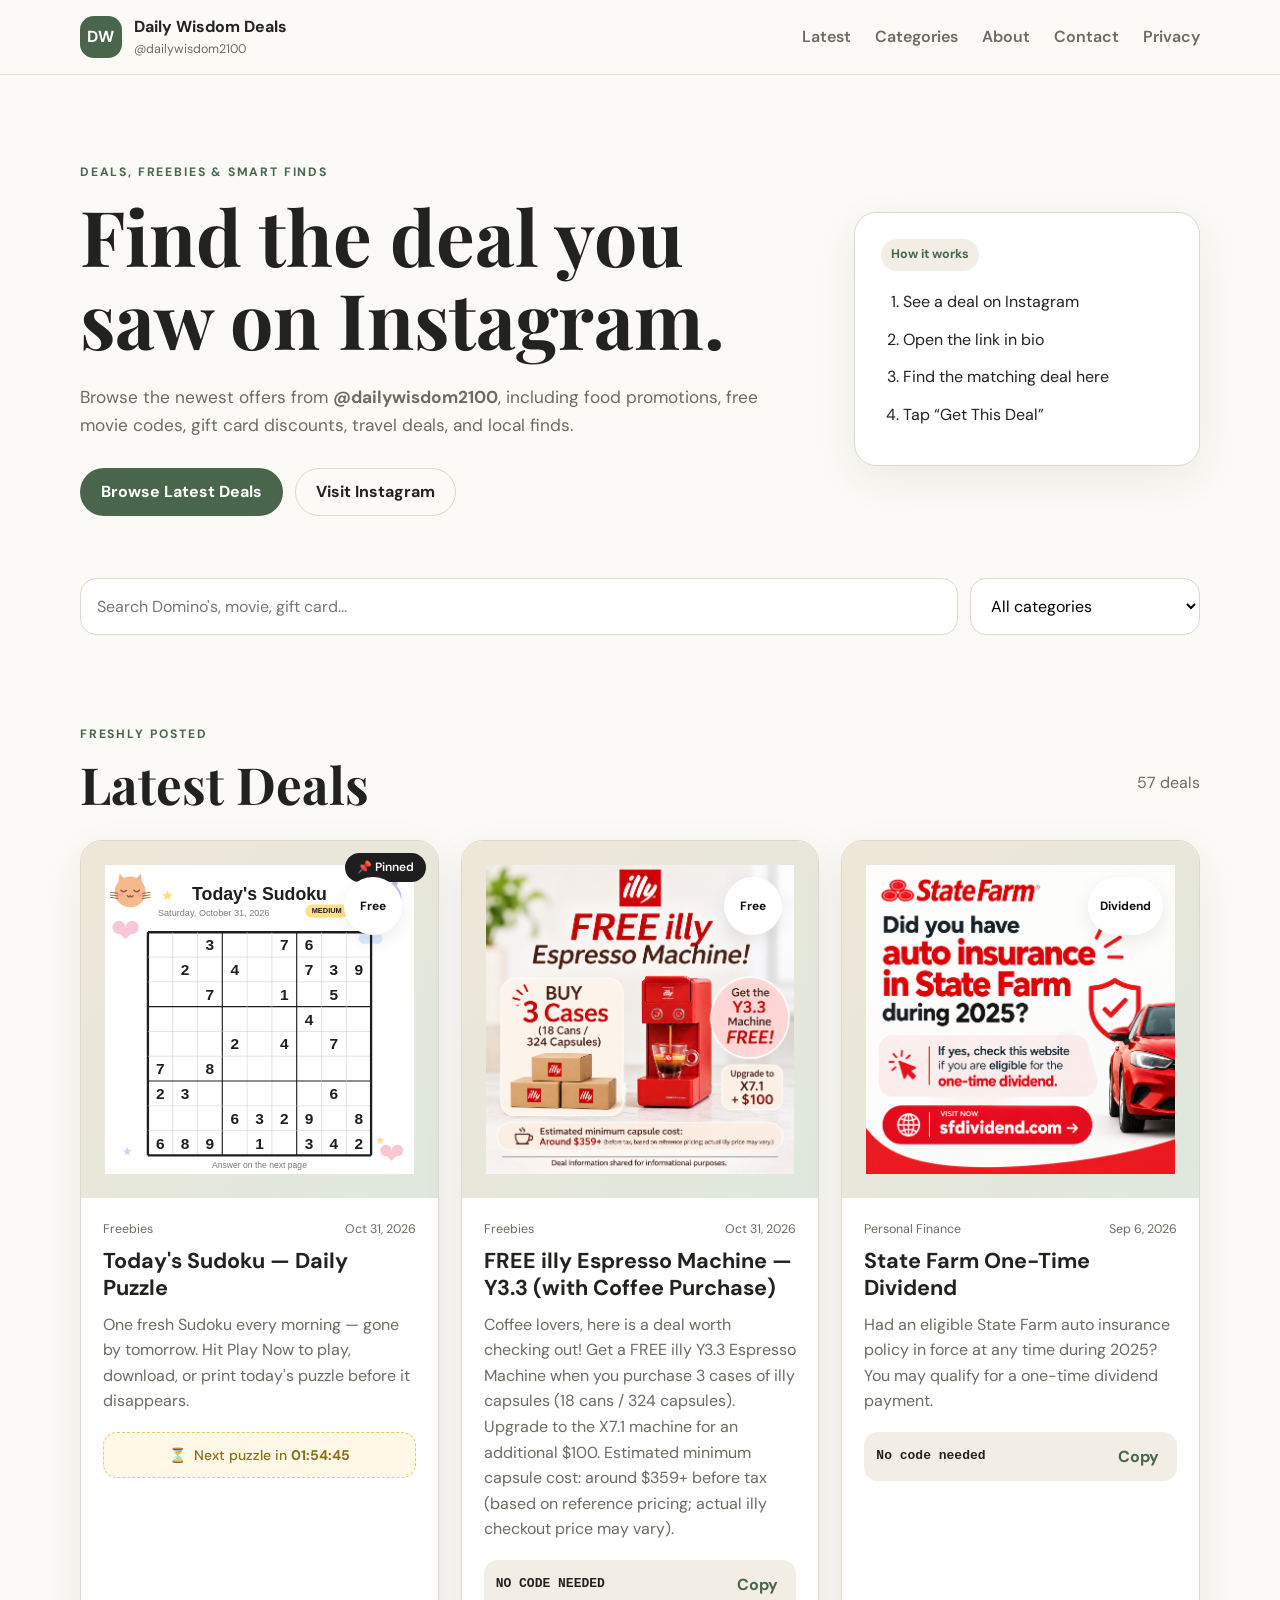
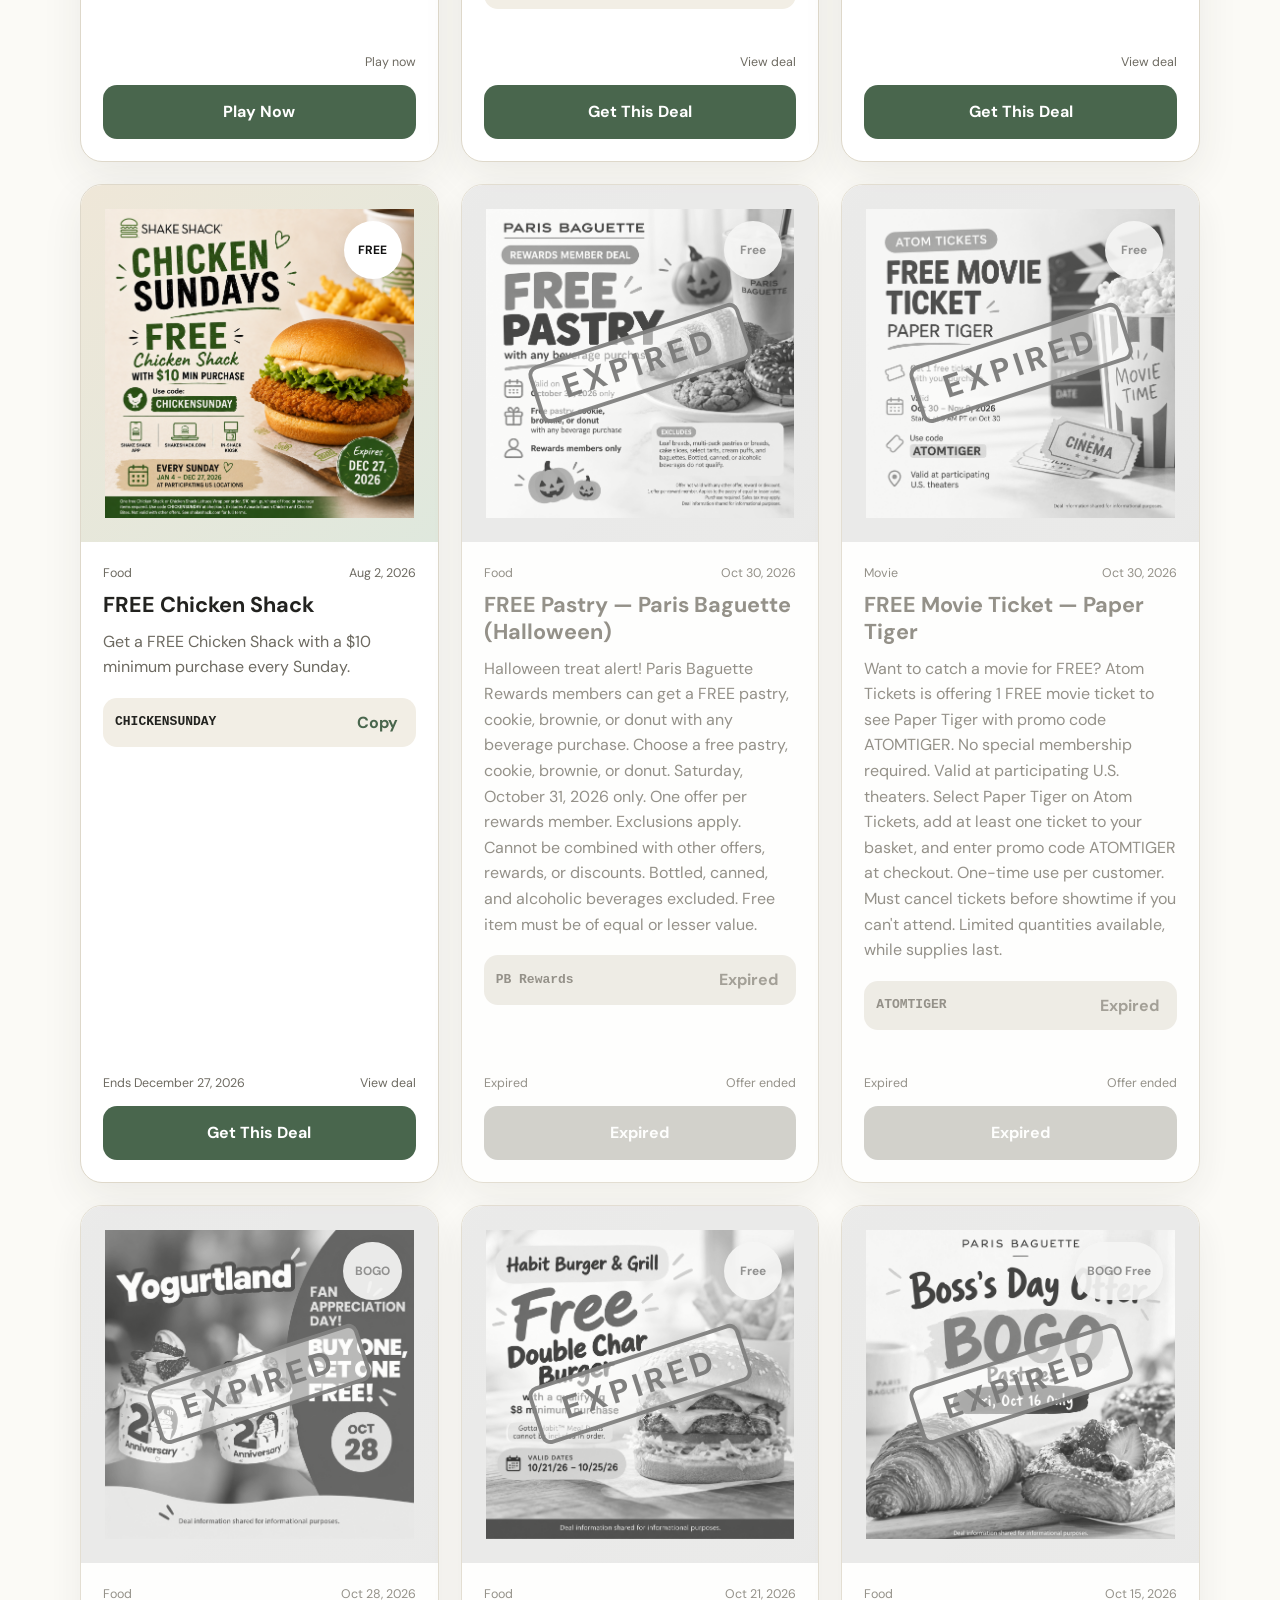
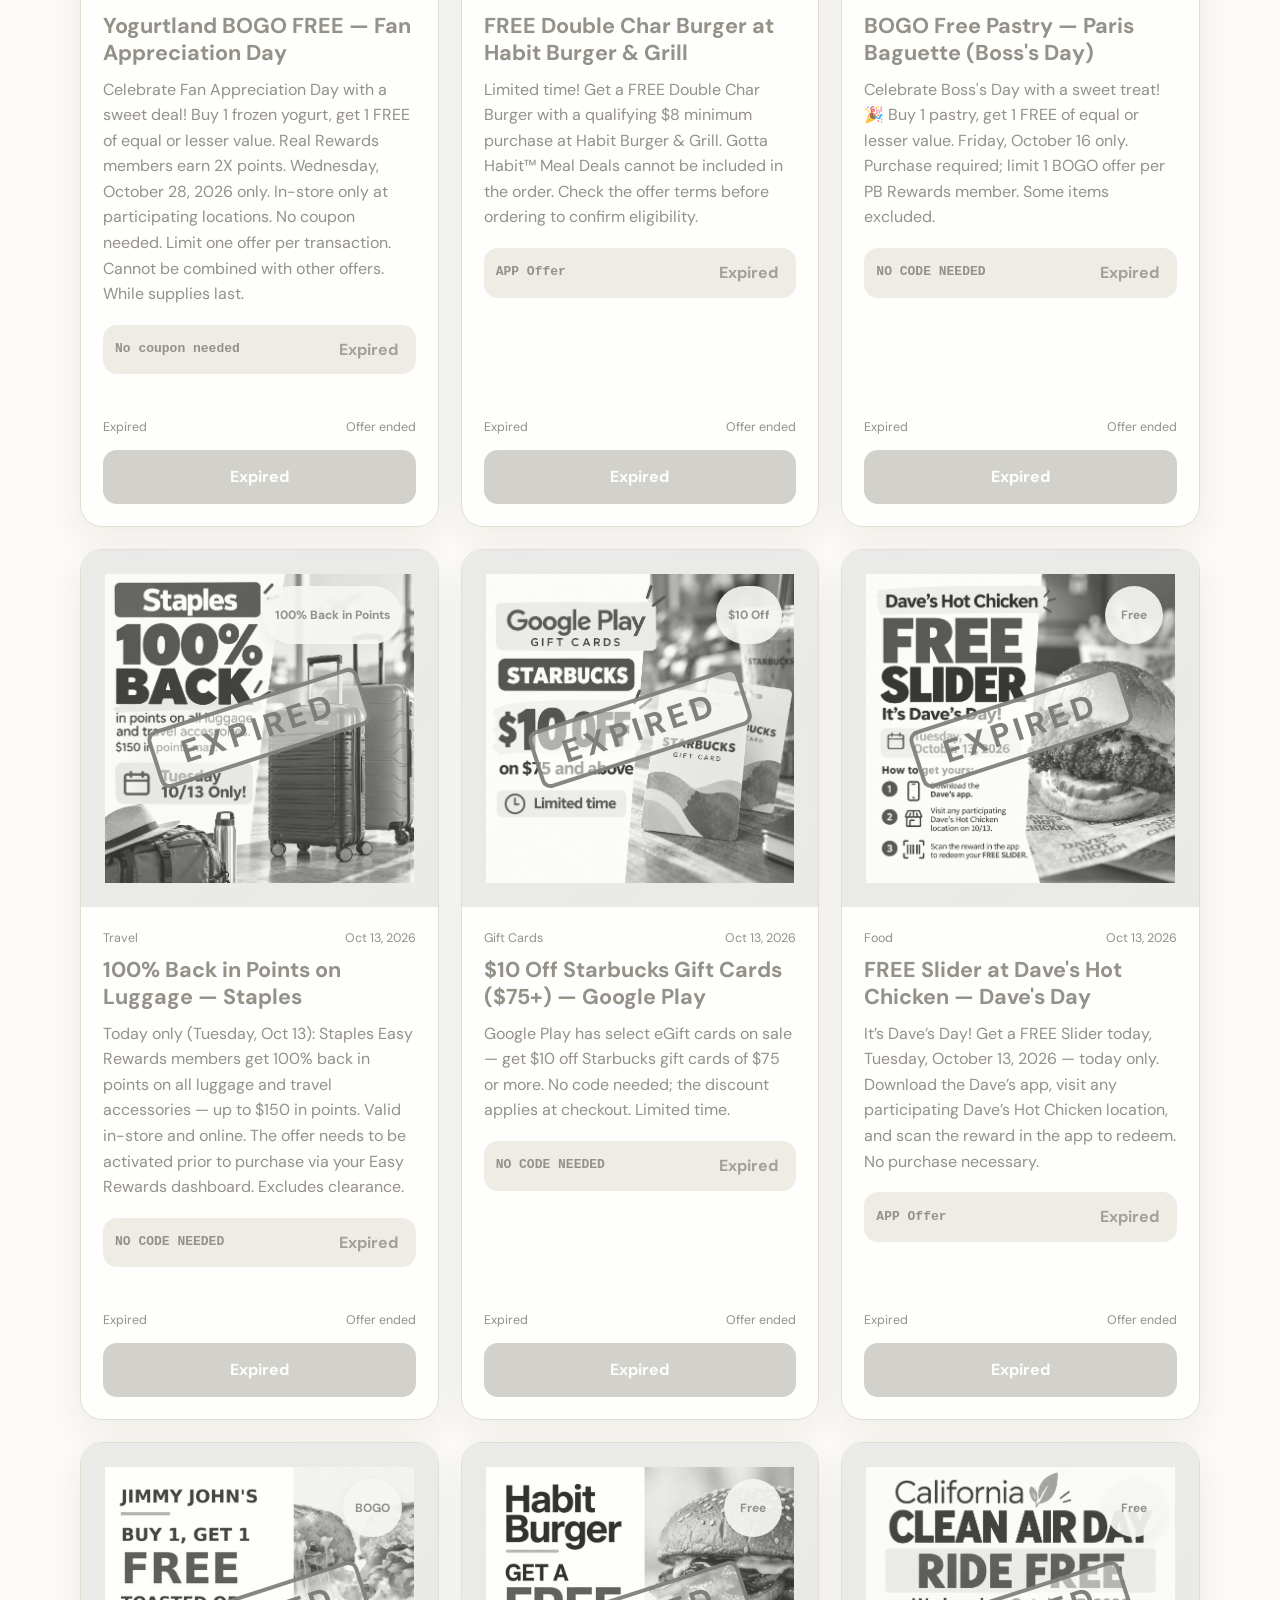
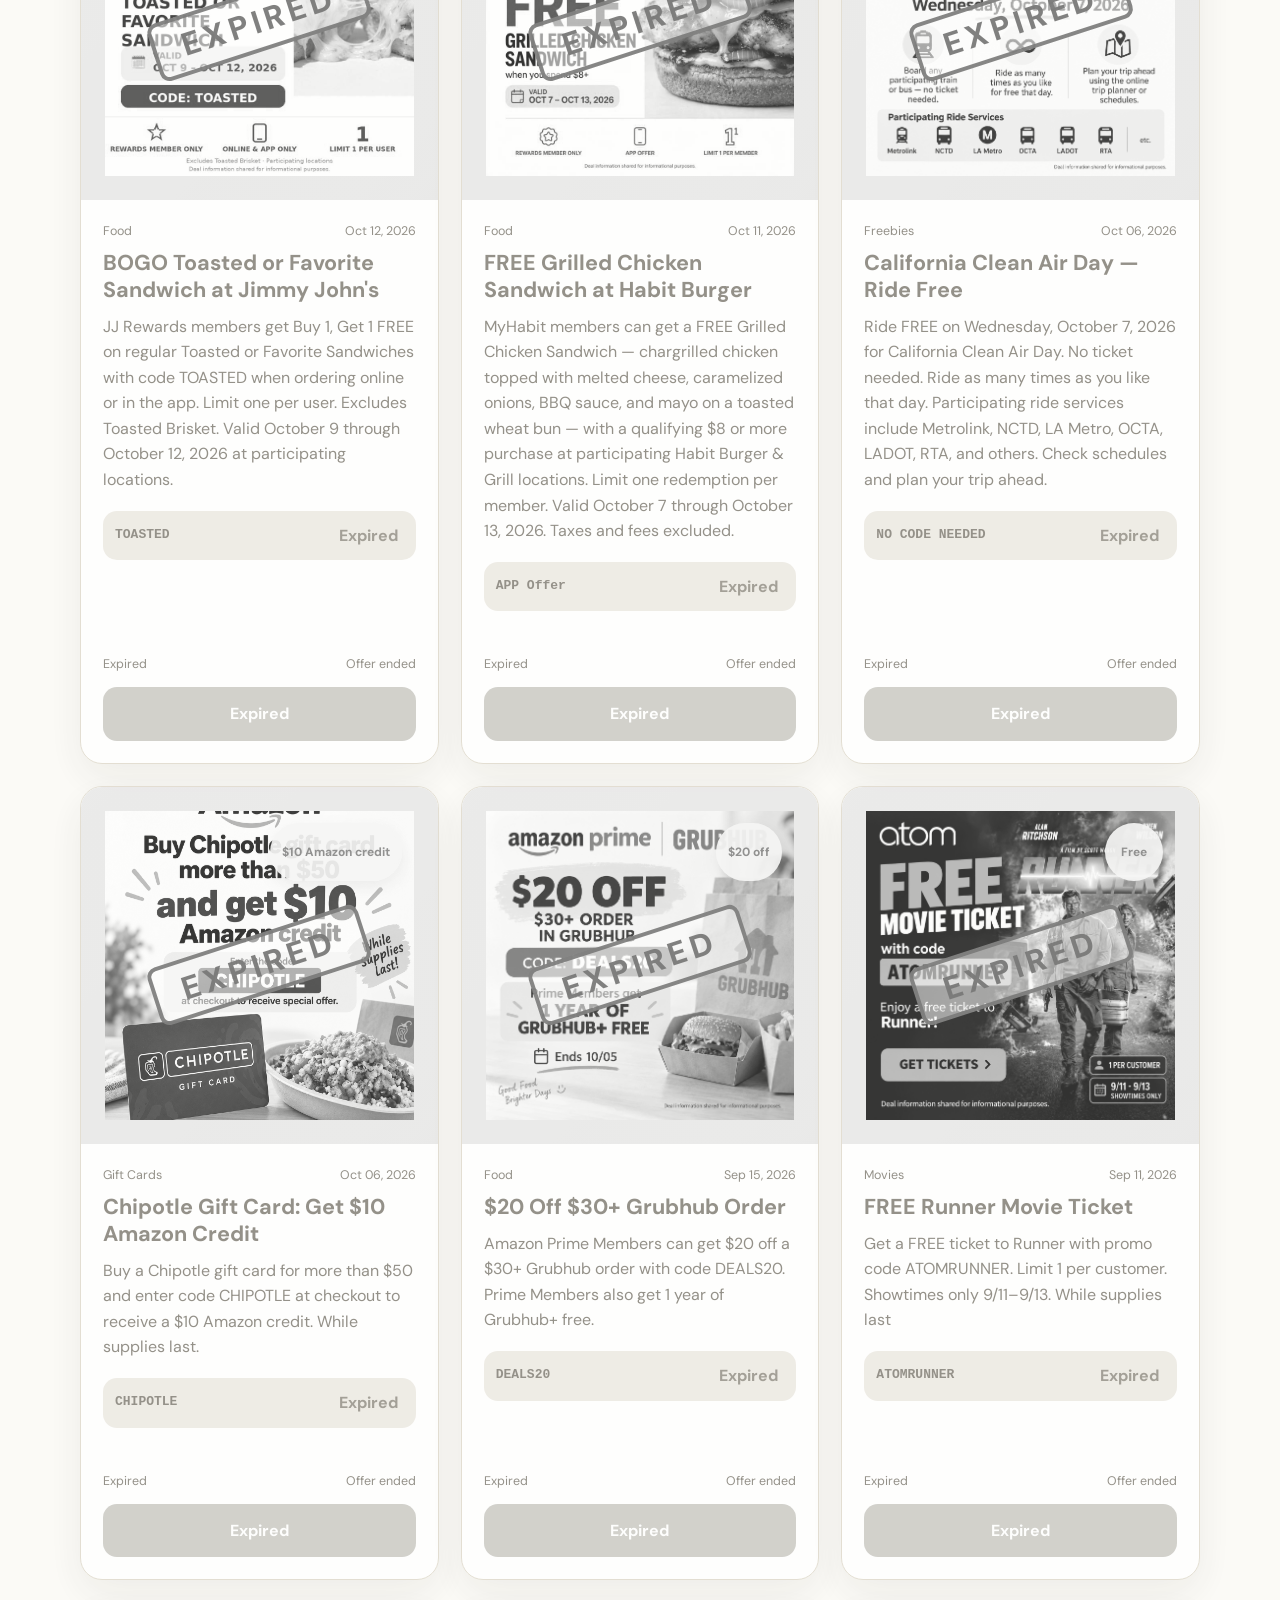
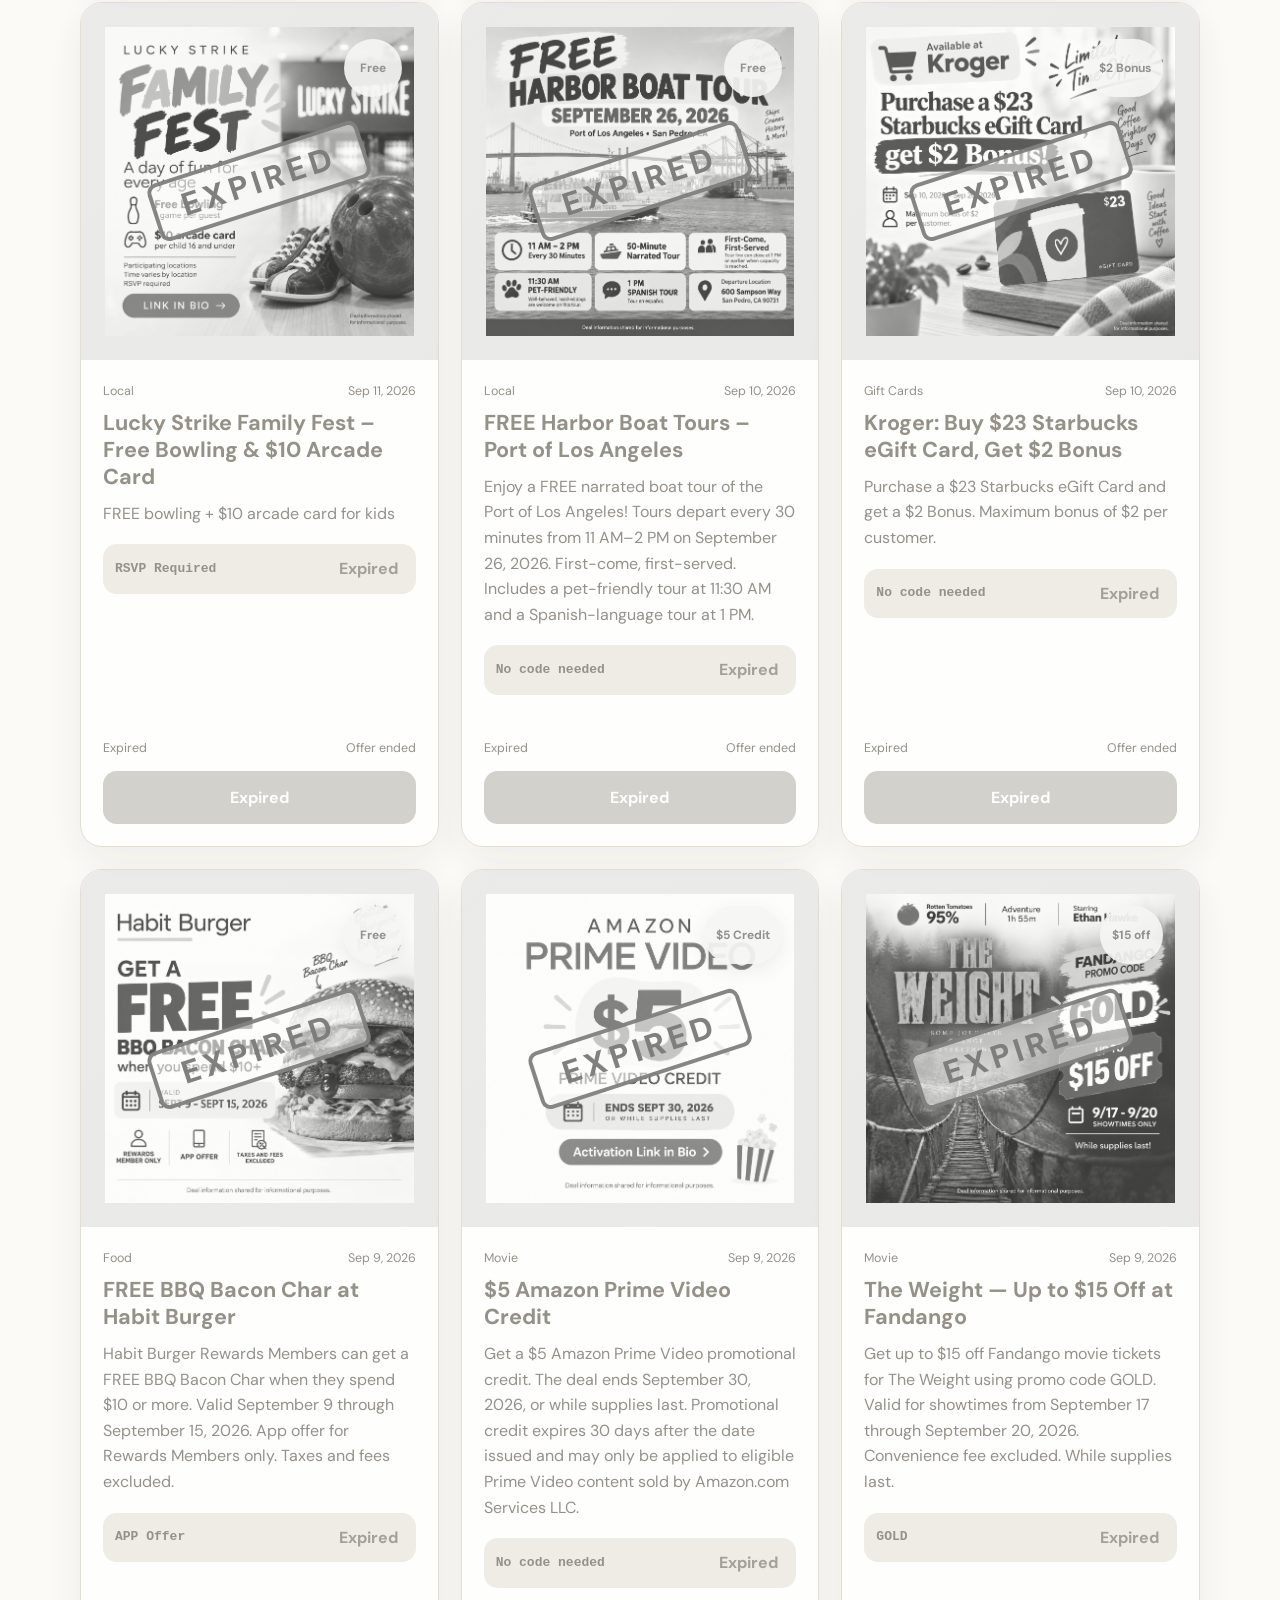
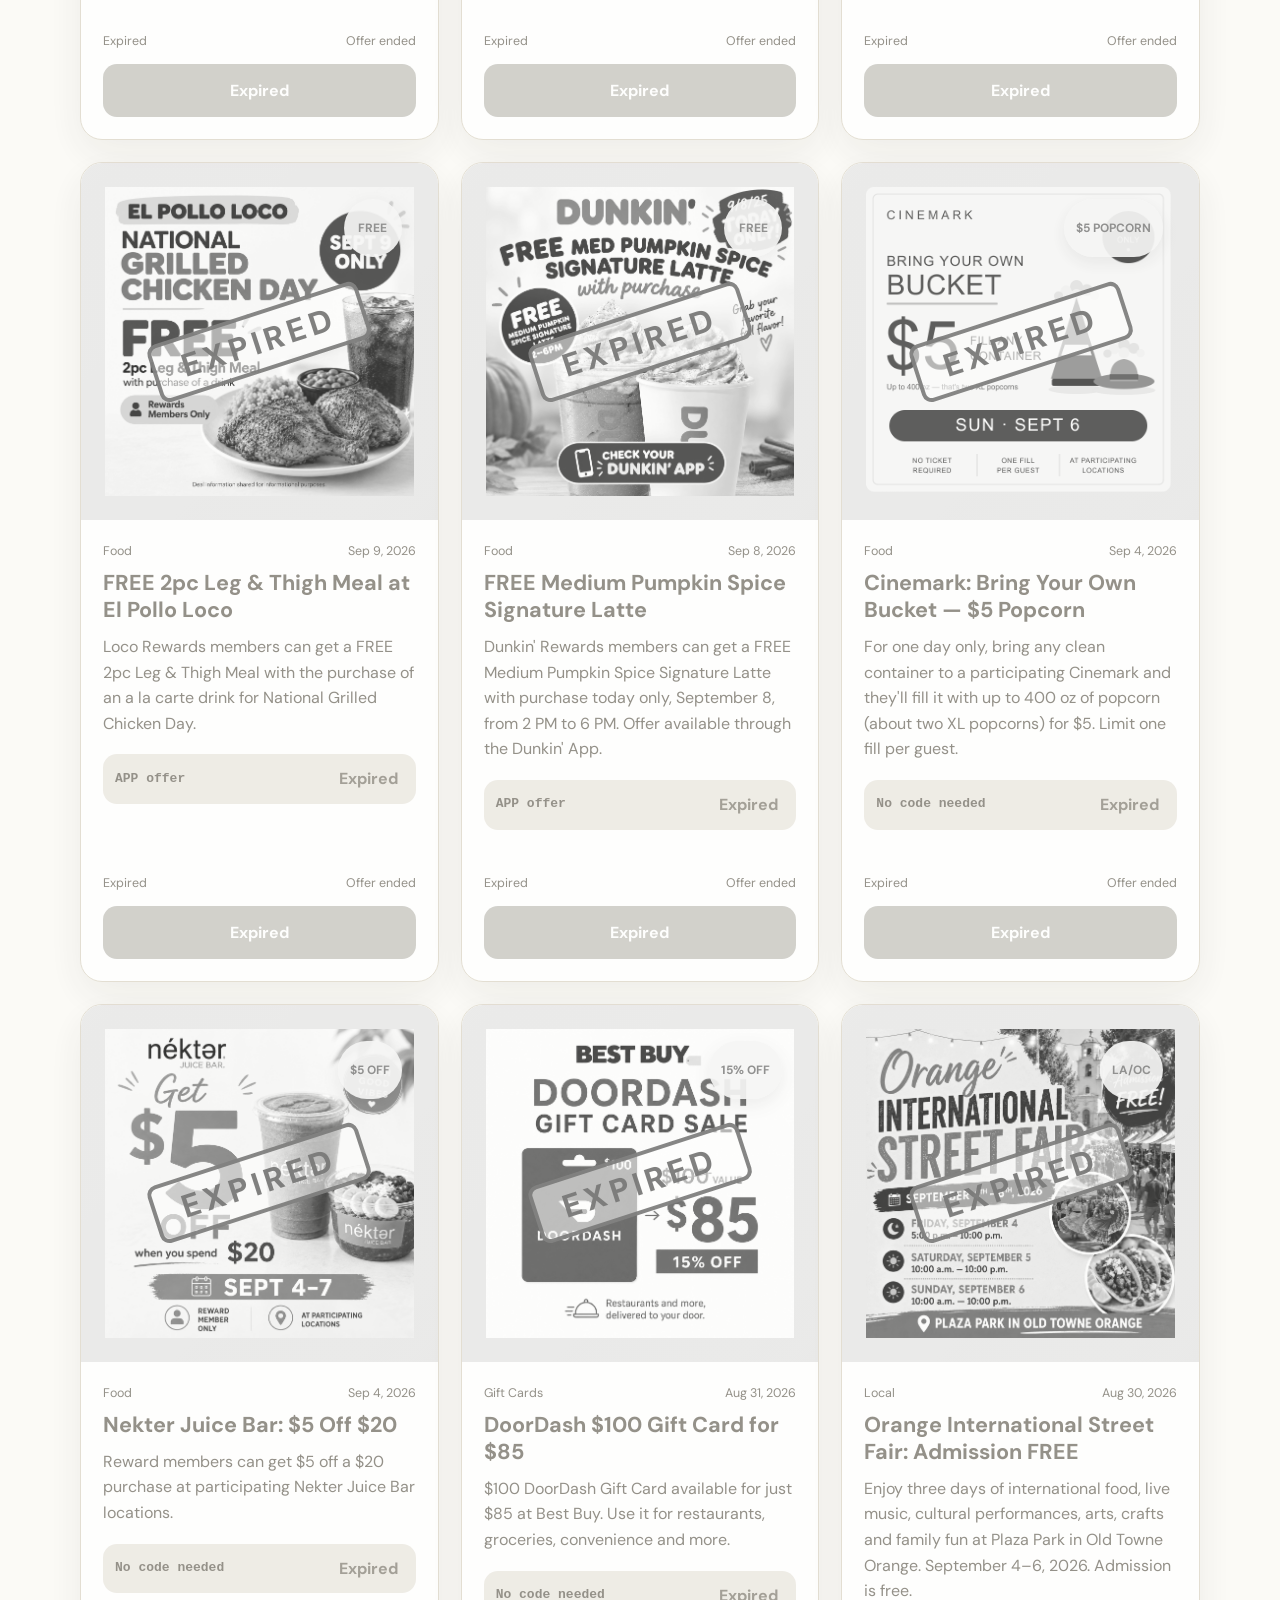
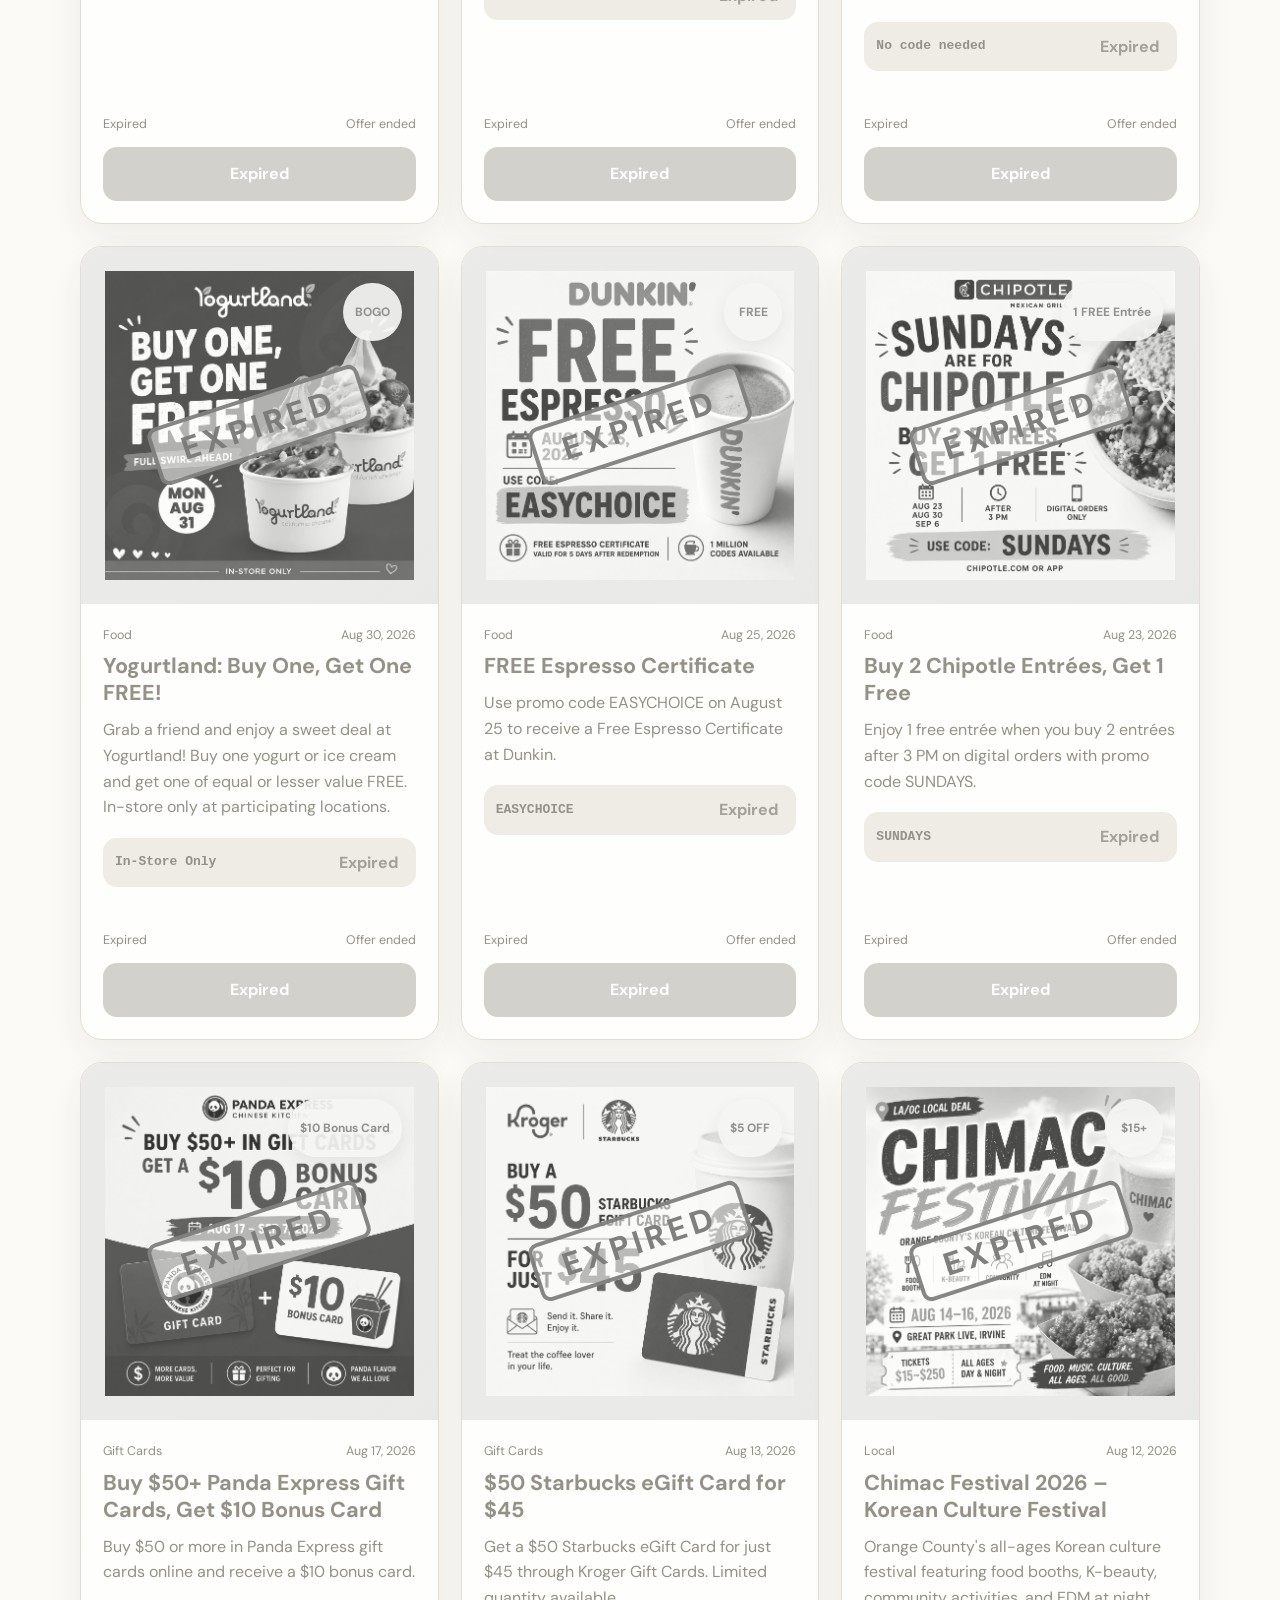
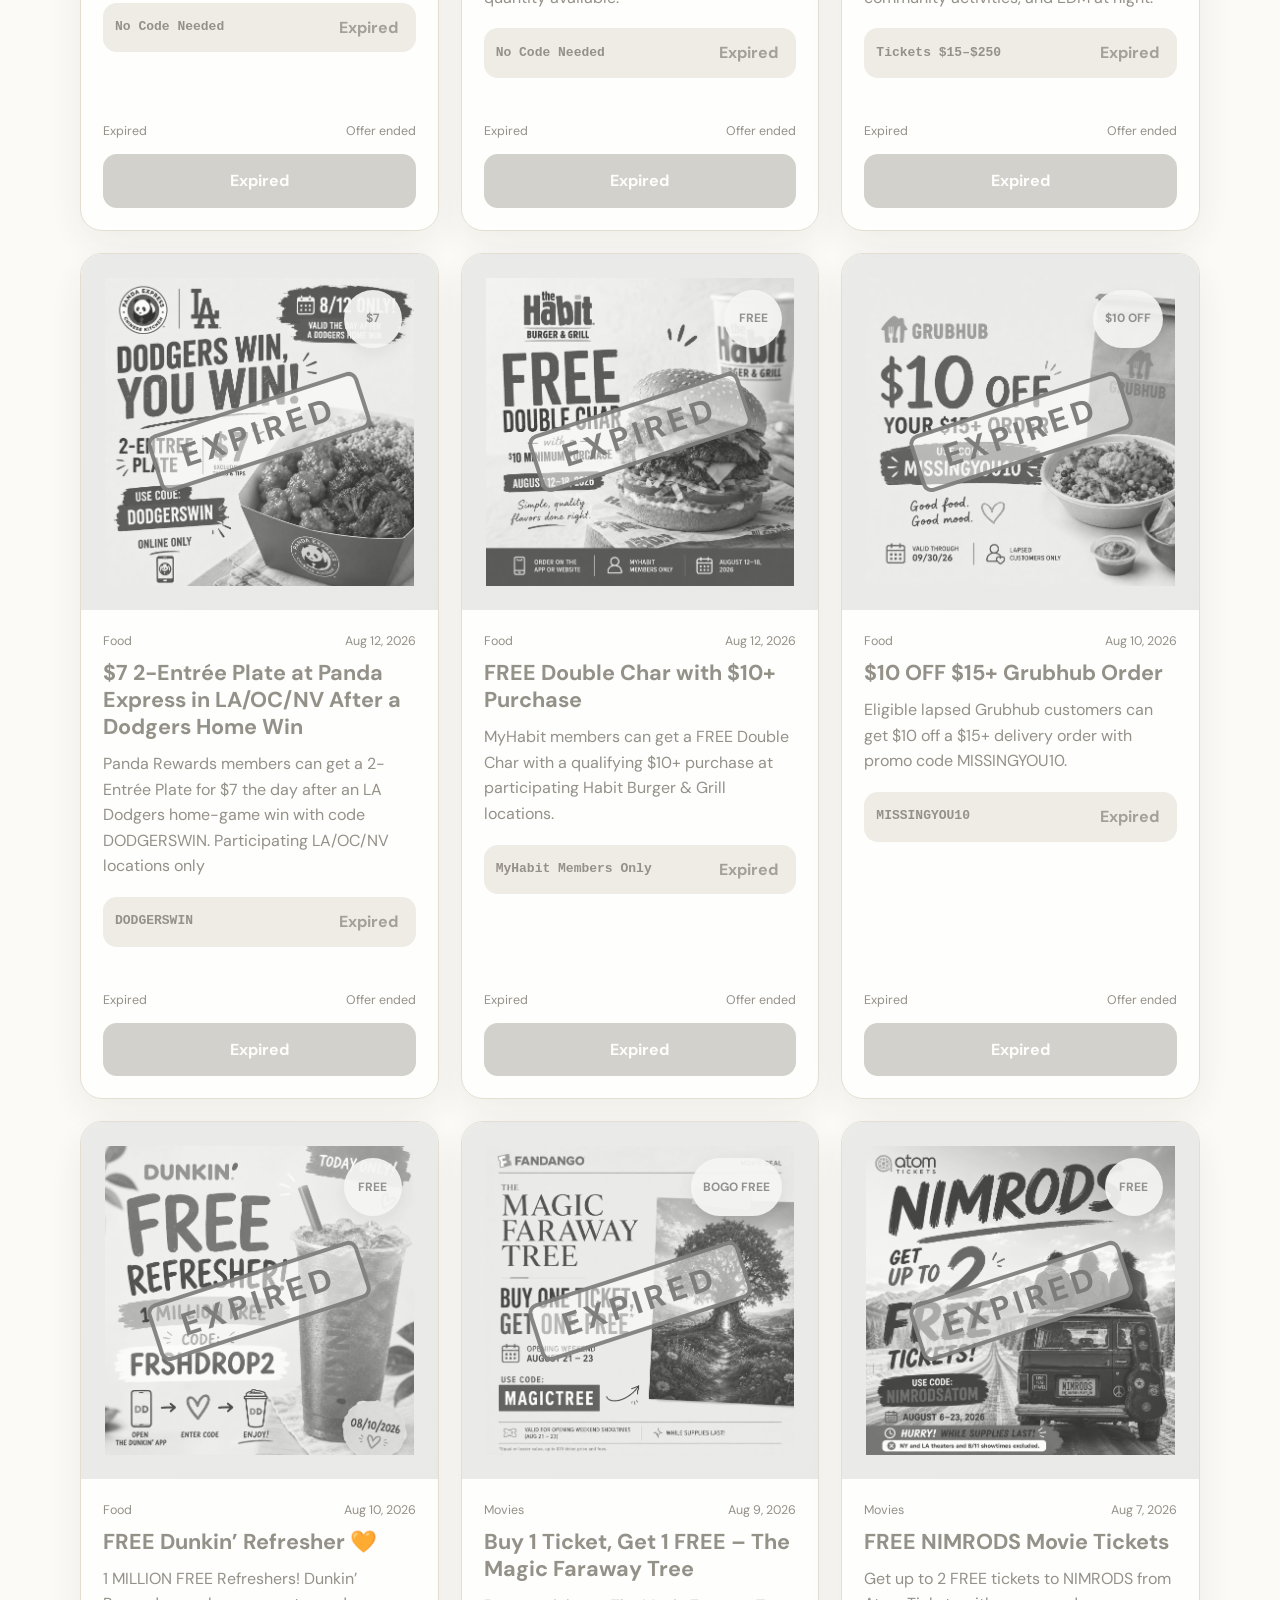
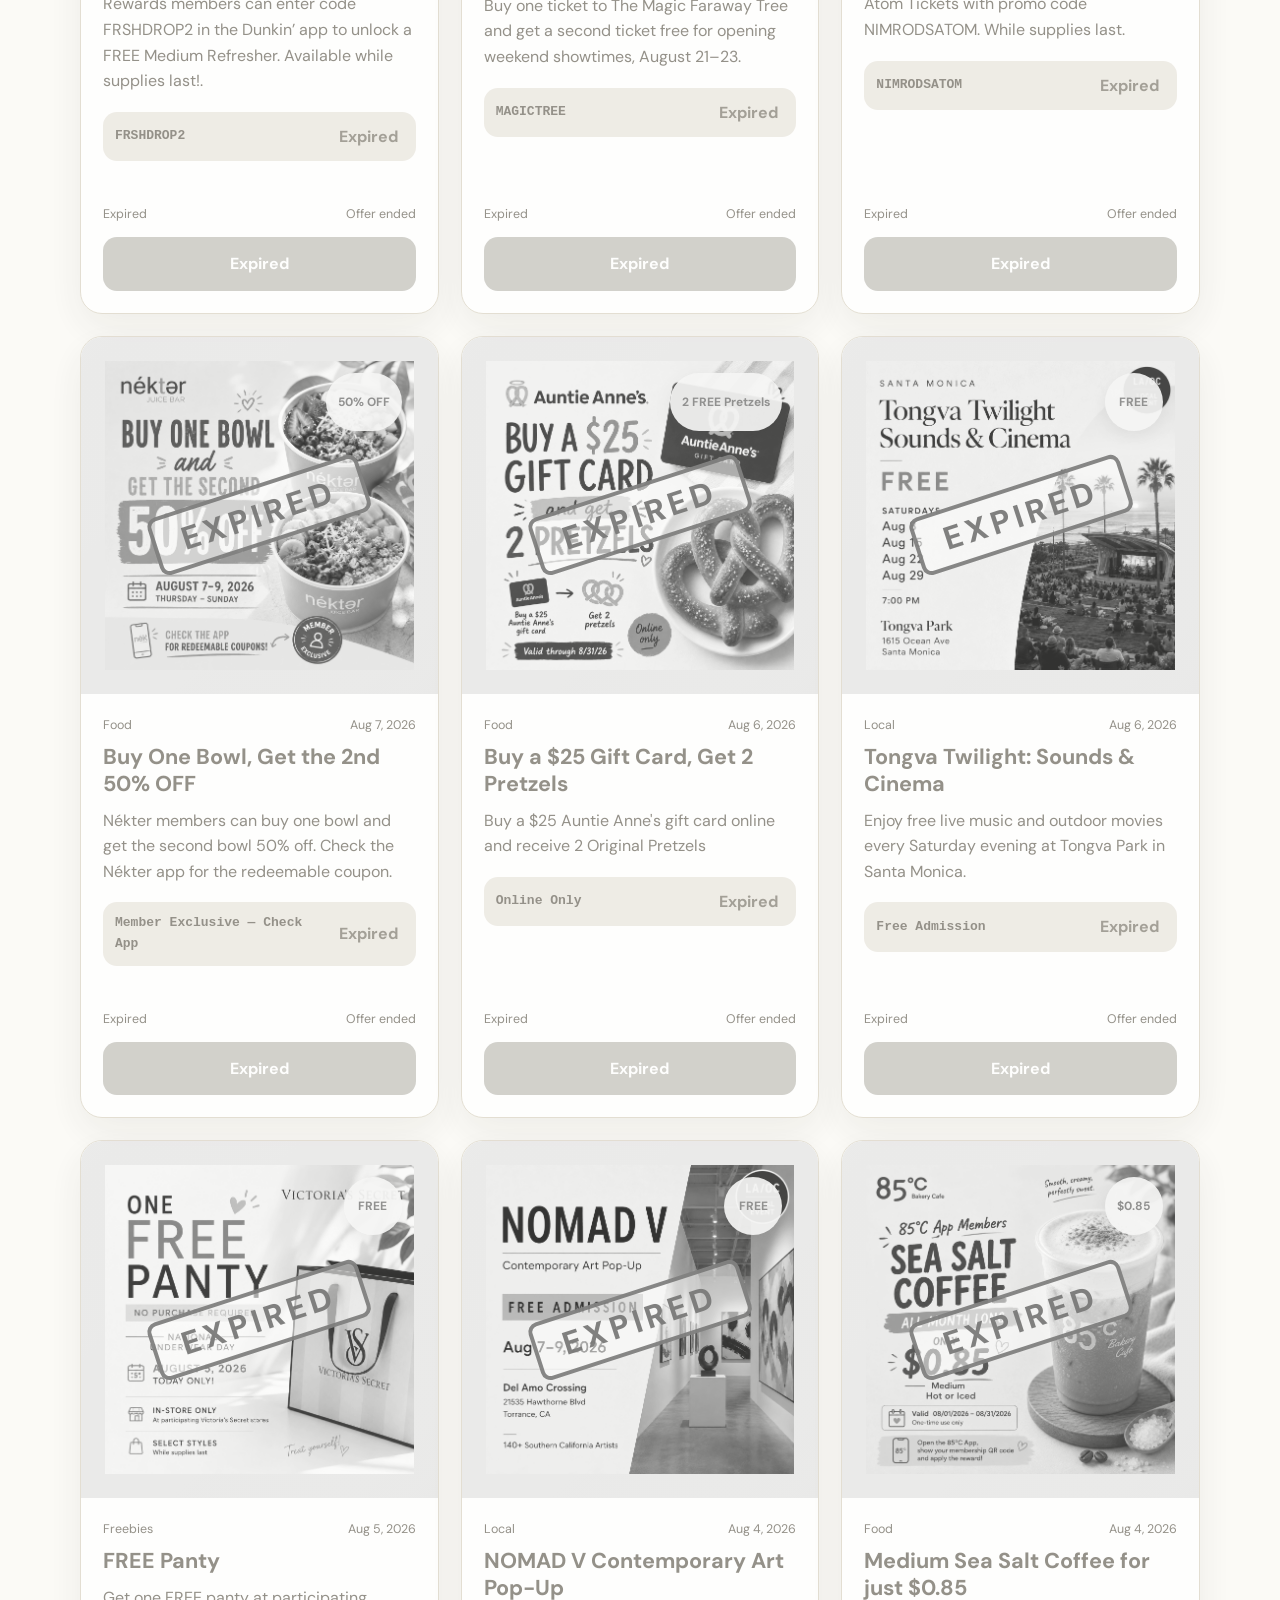
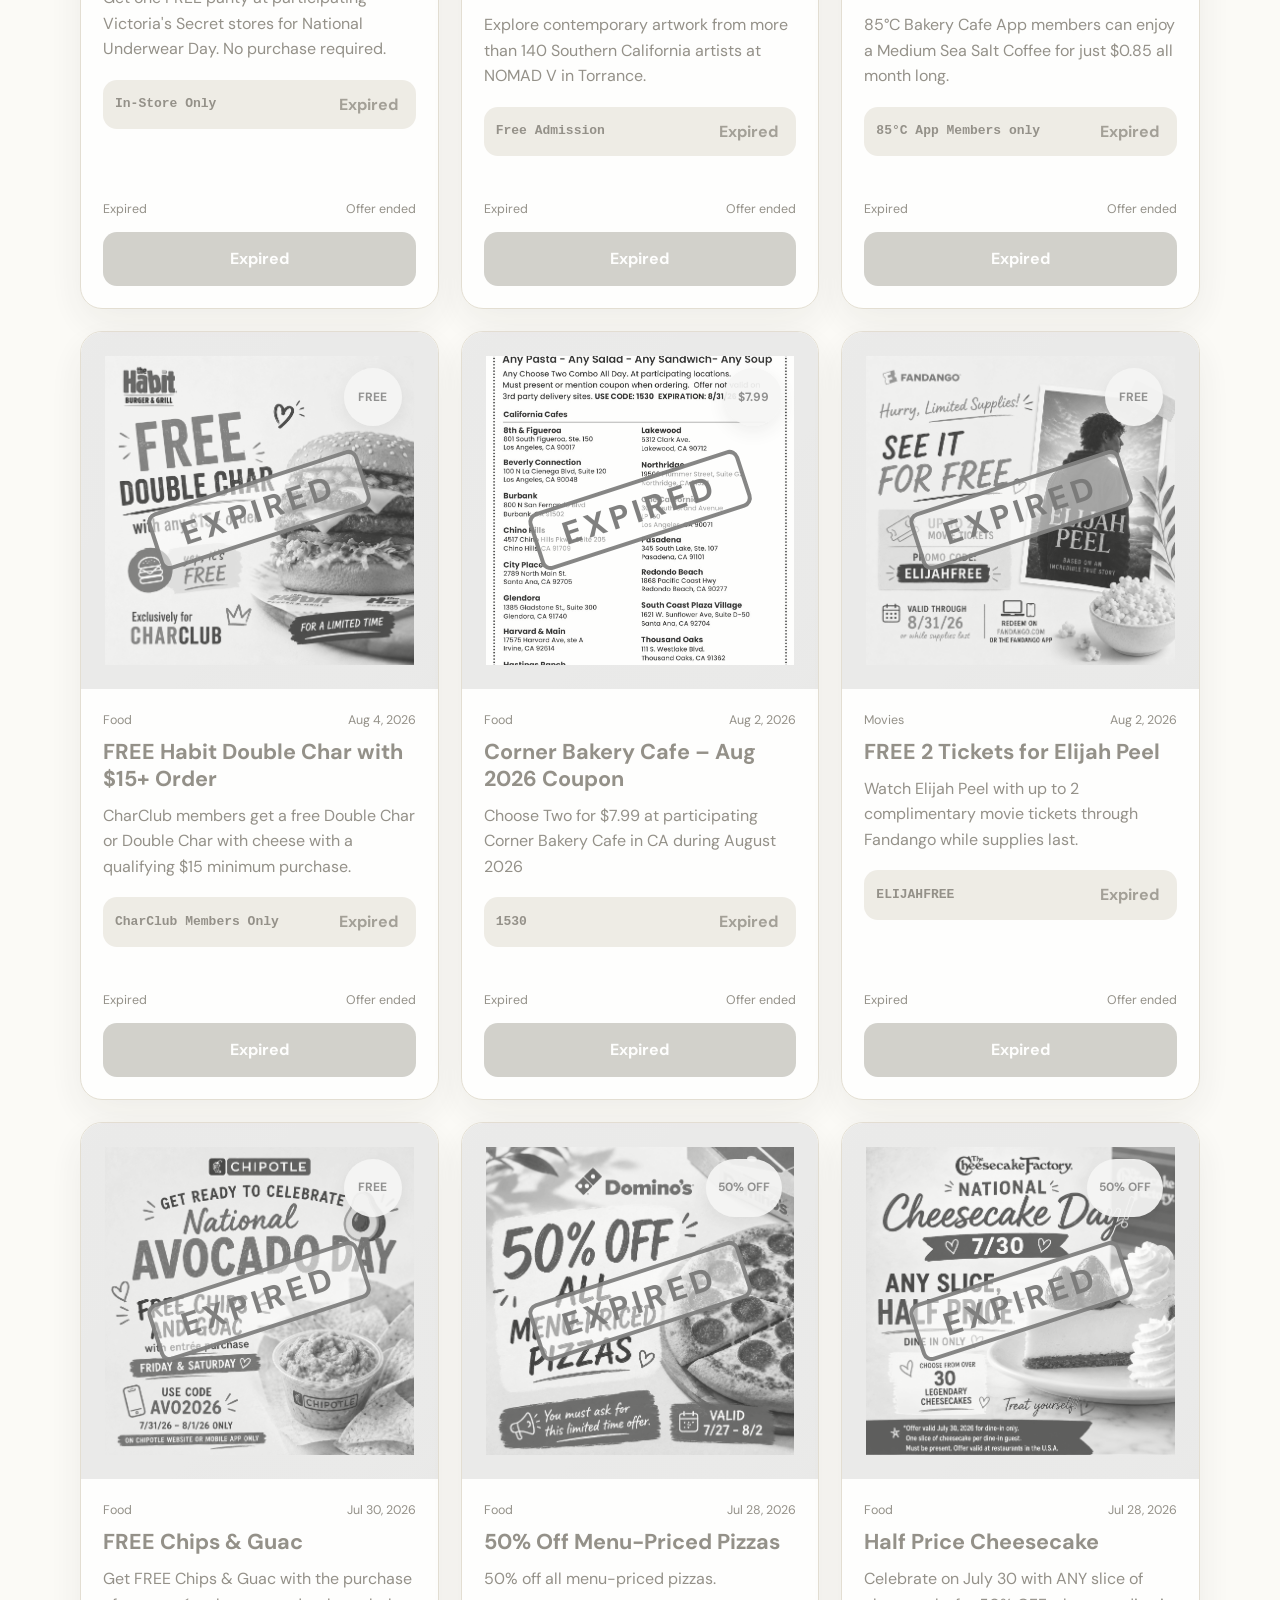
==== index.html @ caec619c "Add FREE illy Y3.3 Espresso Machine deal (Oct 31)" ====
<!DOCTYPE html>
<html lang="en">
<head>
  <meta charset="UTF-8" />
  <meta name="viewport" content="width=device-width, initial-scale=1.0" />
  <meta name='impact-site-verification' value='3bc80081-6e1b-47f1-b279-6b02d632a520'>
  <meta name="description" content="Daily Wisdom Deals — freebies, food deals, gift cards, movies, travel, and smart finds from @dailywisdom2100." />
  <meta name="google-adsense-account" content="ca-pub-2325206192146633">
  <title>Daily Wisdom Deals</title>
  <link rel="preconnect" href="https://fonts.googleapis.com">
  <link rel="preconnect" href="https://fonts.gstatic.com" crossorigin>
  <link href="https://fonts.googleapis.com/css2?family=DM+Sans:wght@400;500;600;700&family=Playfair+Display:wght@700&display=swap" rel="stylesheet">
  <link rel="stylesheet" href="styles.css?v=20261010c" />
  <script async src="https://pagead2.googlesyndication.com/pagead/js/adsbygoogle.js?client=ca-pub-2325206192146633"
     crossorigin="anonymous"></script>
</head>
<body>
  <header class="site-header">
    <div class="container header-inner">
      <a class="brand" href="#top" aria-label="Daily Wisdom Deals home">
        <span class="brand-mark">DW</span>
        <span>
          <strong>Daily Wisdom Deals</strong>
          <small>@dailywisdom2100</small>
        </span>
      </a>
      <nav class="nav" aria-label="Main navigation">
        <a href="#latest">Latest</a>
        <a href="#categories">Categories</a>
        <a href="#about">About</a>
        <a href="#contact">Contact</a>
        <a href="#privacy">Privacy</a>
      </nav>
    </div>
  </header>

  <main id="top">
    <section class="hero">
      <div class="container hero-grid">
        <div>
          <p class="eyebrow">Deals, Freebies & Smart Finds</p>
          <h1>Find the deal you saw on Instagram.</h1>
          <p class="hero-copy">Browse the newest offers from <strong>@dailywisdom2100</strong>, including food promotions, free movie codes, gift card discounts, travel deals, and local finds.</p>
          <div class="hero-actions">
            <a class="button primary" href="#latest">Browse Latest Deals</a>
            <a class="button secondary" href="https://www.instagram.com/dailywisdom2100/" target="_blank" rel="noopener">Visit Instagram</a>
          </div>
        </div>
        <aside class="hero-card" aria-label="How it works">
          <span class="hero-card-label">How it works</span>
          <ol>
            <li>See a deal on Instagram</li>
            <li>Open the link in bio</li>
            <li>Find the matching deal here</li>
            <li>Tap “Get This Deal”</li>
          </ol>
        </aside>
      </div>
    </section>

    <section class="search-section" aria-label="Search deals">
      <div class="container search-wrap">
        <input id="searchInput" type="search" placeholder="Search Domino's, movie, gift card..." aria-label="Search deals" />
        <select id="categoryFilter" aria-label="Filter by category">
          <option value="all">All categories</option>
          <option value="Food">Food</option>
          <option value="Freebies">Freebies</option>
          <option value="Gift Cards">Gift Cards</option>
          <option value="Movies">Movies</option>
          <option value="Travel">Travel</option>
          <option value="Local">LA / OC Local</option>  
          <option value="Personal Finance">Personal Finance</option>
        </select>
      </div>
    </section>

    <section id="latest" class="section">
      <div class="container">
        <div class="section-heading">
          <div>
            <p class="eyebrow">Freshly posted</p>
            <h2>Latest Deals</h2>
          </div>
          <p id="dealCount" class="deal-count"></p>
        </div>
        <div id="dealGrid" class="deal-grid"></div>
        <p id="emptyState" class="empty-state" hidden>No matching deals found.</p>
      </div>
    </section>

    <section id="categories" class="section soft-section">
      <div class="container">
        <div class="section-heading">
          <div>
            <p class="eyebrow">Browse faster</p>
            <h2>Popular Categories</h2>
          </div>
        </div>
        <div class="category-grid">
          <button class="category-card" data-category="Food"><span>🍕</span><strong>Food Deals</strong><small>Restaurants and app offers</small></button>
          <button class="category-card" data-category="Freebies"><span>🎁</span><strong>Freebies</strong><small>Free items and giveaways</small></button>
          <button class="category-card" data-category="Gift Cards"><span>💳</span><strong>Gift Cards</strong><small>Discounted digital gift cards</small></button>
          <button class="category-card" data-category="Movies"><span>🎬</span><strong>Movies</strong><small>Promo codes and screenings</small></button>
          <button class="category-card" data-category="Travel"><span>✈️</span><strong>Travel</strong><small>Hotels, flights, and rewards</small></button>
          <button class="category-card" data-category="Local"><span>📍</span><strong>LA / OC Local</strong><small>Local events and promotions</small></button>
          <button class="category-card" data-category="Personal Finance"><span>💰</span><strong>Personal Finance</strong><small>Money-saving offers & financial finds</small></button>
        </div>
      </div>
    </section>
    <!-- SITE INFO -->
    <section id="about" class="site-info-section">
      <div class="container">

        <div class="site-info-heading">
          <p class="eyebrow">Good to know</p>
          <h2>A little more about Daily Wisdom Deals.</h2>
          <p>
            Helpful information about the site, corrections, and privacy.
          </p>
        </div>

        <div class="site-info-grid">

          <article class="site-info-card">
            <span class="info-number">01</span>

            <h3>About</h3>

            <p>
              Learn what Daily Wisdom Deals covers, how deals are selected,
              and how affiliate links work.
            </p>

            <a href="about.html" class="info-link">
              Learn more →
            </a>
          </article>


          <article id="contact" class="site-info-card">
            <span class="info-number">02</span>

            <h3>Contact</h3>

            <p>
              Found an expired deal, correction, local event, or something
              worth sharing? Send us a message.
            </p>

            <a
              href="https://www.instagram.com/dailywisdom2100/"
              target="_blank"
              rel="noopener noreferrer"
              class="info-link"
            >
              Message on Instagram →
            </a>
          </article>


          <article id="privacy" class="site-info-card">
            <span class="info-number">03</span>

            <h3>Privacy</h3>

            <p>
              Learn how cookies, advertising, analytics, and affiliate
              tracking may be used on this website.
            </p>

            <a href="privacy.html" class="info-link">
              Read privacy policy →
            </a>
          </article>

        </div>
      </div>
    </section>

  </main>


  <!-- FOOTER -->
  <footer class="site-footer">
    <div class="container">

      <div class="footer-top">

        <a class="footer-brand" href="index.html#top">
          <span class="footer-logo">DW</span>

          <span class="footer-brand-copy">
            <strong>Daily Wisdom Deals</strong>
            <small>Deals worth knowing.</small>
          </span>
        </a>

        <nav class="footer-nav" aria-label="Footer navigation">
          <a href="about.html">About</a>
          <a href="index.html#contact">Contact</a>
          <a href="privacy.html">Privacy</a>

          <a
            href="https://www.instagram.com/dailywisdom2100/"
            target="_blank"
            rel="noopener noreferrer"
          >
            Instagram ↗
          </a>
        </nav>

      </div>

      <div class="footer-bottom">

        <span>
          © 2026 Daily Wisdom Deals
        </span>

        <span>
          Some links may be affiliate links.
          We may earn a commission at no extra cost to you.
        </span>

      </div>

    </div>
  </footer>


  <script src="script.js?v=20261031a"></script>
  <!-- Cloudflare Web Analytics --><script type='module' src='https://static.cloudflareinsights.com/beacon.min.js' data-cf-beacon='{"token": "5988902507964d5c8f0d39f0b66d9e06"}'></script><!-- End Cloudflare Web Analytics -->
</body>
</html>
---- styles.css ----
:root {
  --bg: #fbfaf6;
  --surface: #ffffff;
  --surface-soft: #f2eee5;
  --text: #22221f;
  --muted: #6d6a61;
  --line: #ded8ca;
  --accent: #49664d;
  --accent-dark: #304735;
  --warm: #c9855c;
  --shadow: 0 14px 40px rgba(52, 47, 37, 0.08);
  --radius: 22px;
}

* {
  box-sizing: border-box;
}

html {
  scroll-behavior: smooth;
}

body {
  margin: 0;
  font-family: "DM Sans", sans-serif;
  color: var(--text);
  background: var(--bg);
  line-height: 1.6;
}

a {
  color: inherit;
  text-decoration: none;
}

button,
input,
select {
  font: inherit;
}

button {
  cursor: pointer;
}

.container {
  width: min(1120px, calc(100% - 36px));
  margin: 0 auto;
}

/* Header */

.site-header {
  position: sticky;
  top: 0;
  z-index: 20;
  background: rgba(251, 250, 246, 0.92);
  backdrop-filter: blur(14px);
  border-bottom: 1px solid rgba(222, 216, 202, 0.75);
}

.header-inner {
  min-height: 74px;
  display: flex;
  align-items: center;
  justify-content: space-between;
  gap: 24px;
}

.brand {
  display: flex;
  align-items: center;
  gap: 12px;
}

.brand-mark {
  width: 42px;
  height: 42px;
  border-radius: 14px;
  display: grid;
  place-items: center;
  color: #fff;
  background: var(--accent);
  font-weight: 700;
  letter-spacing: 0.05em;
}

.brand strong {
  display: block;
  font-size: 1rem;
}

.brand small {
  display: block;
  color: var(--muted);
  font-size: 0.78rem;
}

.nav {
  display: flex;
  gap: 24px;
  font-weight: 600;
  color: var(--muted);
}

.nav a:hover {
  color: var(--accent);
}

/* Hero */

.hero {
  padding: 88px 0 52px;
}

.hero-grid {
  display: grid;
  grid-template-columns: 1.35fr 0.65fr;
  gap: 54px;
  align-items: center;
}

.eyebrow {
  margin: 0 0 12px;
  text-transform: uppercase;
  letter-spacing: 0.15em;
  font-size: 0.76rem;
  font-weight: 700;
  color: var(--accent);
}

h1,
h2 {
  font-family: "Playfair Display", serif;
  line-height: 1.08;
  margin: 0;
}

h1 {
  font-size: clamp(3rem, 6vw, 5.8rem);
  max-width: 850px;
}

h2 {
  font-size: clamp(2rem, 4vw, 3.2rem);
}

.hero-copy {
  max-width: 720px;
  font-size: 1.08rem;
  color: var(--muted);
  margin: 24px 0 28px;
}

.hero-actions {
  display: flex;
  flex-wrap: wrap;
  gap: 12px;
}

.button {
  display: inline-flex;
  justify-content: center;
  align-items: center;
  min-height: 48px;
  padding: 0 20px;
  border-radius: 999px;
  font-weight: 700;
  border: 1px solid transparent;
}

.button.primary {
  color: #fff;
  background: var(--accent);
}

.button.primary:hover {
  background: var(--accent-dark);
}

.button.secondary {
  background: transparent;
  border-color: var(--line);
}

.button.secondary:hover {
  background: var(--surface-soft);
}

.hero-card {
  background: var(--surface);
  border: 1px solid var(--line);
  border-radius: var(--radius);
  padding: 26px;
  box-shadow: var(--shadow);
}

.hero-card-label {
  display: inline-block;
  padding: 6px 10px;
  border-radius: 999px;
  background: var(--surface-soft);
  color: var(--accent);
  font-weight: 700;
  font-size: 0.78rem;
}

.hero-card ol {
  margin: 18px 0 0;
  padding-left: 22px;
}

.hero-card li {
  margin: 12px 0;
}

/* Search */

.search-section {
  padding: 10px 0 18px;
}

.search-wrap {
  display: grid;
  grid-template-columns: 1fr 230px;
  gap: 12px;
}

.search-wrap input,
.search-wrap select {
  width: 100%;
  border: 1px solid var(--line);
  background: var(--surface);
  border-radius: 16px;
  padding: 15px 16px;
  outline: none;
}

.search-wrap input:focus,
.search-wrap select:focus {
  border-color: var(--accent);
  box-shadow: 0 0 0 3px rgba(73, 102, 77, 0.12);
}

/* Sections */

.section {
  padding: 72px 0;
}

.soft-section {
  background: var(--surface-soft);
}

.section-heading {
  display: flex;
  align-items: end;
  justify-content: space-between;
  gap: 20px;
  margin-bottom: 28px;
}

.deal-count {
  color: var(--muted);
}

/* Deal cards */

.deal-grid {
  display: grid;
  grid-template-columns: repeat(3, minmax(0, 1fr));
  gap: 22px;
}

.deal-card {
  position: relative;
  background: var(--surface);
  border: 1px solid var(--line);
  border-radius: var(--radius);
  overflow: hidden;
  box-shadow: var(--shadow);
  display: flex;
  flex-direction: column;
}

.deal-image {
  position: relative;
  min-height: 180px;
  aspect-ratio: 1 / 1;
  padding: 24px;
  display: flex;
  align-items: center;
  justify-content: center;
  background: linear-gradient(135deg, #efe7d8, #dfe8dd);
  overflow: hidden;
}

.deal-photo {
  width: 100%;
  height: 100%;
  display: block;
  object-fit: cover;
}

.deal-emoji {
  display: flex;
  align-items: center;
  justify-content: center;
  width: 100%;
  height: 100%;
  font-size: 72px;
}

.badge {
  position: absolute;
  top: 36px;
  right: 36px;
  z-index: 3;

  display: inline-flex;
  align-items: center;
  justify-content: center;

  min-width: 58px;
  min-height: 58px;
  max-width: calc(100% - 72px);
  padding: 8px 12px;

  box-sizing: border-box;
  border-radius: 999px;
  background: #fff;
  color: #111;

  font-size: 0.75rem;
  font-weight: 700;
  line-height: 1.2;
  text-align: center;
  white-space: normal;

  box-shadow: 0 6px 18px rgba(0, 0, 0, 0.08);
}

.deal-body {
  padding: 22px;
  display: flex;
  flex-direction: column;
  flex: 1;
}

.deal-meta {
  display: flex;
  justify-content: space-between;
  gap: 12px;
  color: var(--muted);
  font-size: 0.78rem;
  margin-bottom: 8px;
}

.deal-title {
  font-size: 1.35rem;
  line-height: 1.25;
  margin: 0 0 10px;
}

.deal-description {
  color: var(--muted);
  margin: 0 0 18px;
}

.code-box {
  display: flex;
  align-items: center;
  justify-content: space-between;
  gap: 10px;
  background: var(--surface-soft);
  border-radius: 14px;
  padding: 11px 12px;
  margin-bottom: 16px;
}

.code-box code {
  font-weight: 700;
}

.copy-btn {
  border: 0;
  background: transparent;
  color: var(--accent);
  font-weight: 700;
}

.deal-button {
  margin-top: auto;
  display: block;
  width: 100%;
  border: 0;
  border-radius: 14px;
  padding: 14px 16px;
  background: var(--accent);
  color: #fff;
  font-weight: 700;
  text-align: center;
  text-decoration: none;
}

.deal-button:hover {
  background: var(--accent-dark);
}

.deal-button.placeholder {
  background: #9b998f;
  cursor: not-allowed;
  opacity: 0.55;
}

.empty-state {
  text-align: center;
  color: var(--muted);
  padding: 40px 0;
}

/* Categories */

.category-grid {
  display: grid;
  grid-template-columns: repeat(3, minmax(0, 1fr));
  gap: 16px;
}

.category-card {
  text-align: left;
  border: 1px solid var(--line);
  background: rgba(255, 255, 255, 0.65);
  border-radius: 18px;
  padding: 20px;
}

.category-card:hover {
  transform: translateY(-2px);
  background: #fff;
}

.category-card span {
  display: block;
  font-size: 1.8rem;
  margin-bottom: 16px;
}

.category-card strong,
.category-card small {
  display: block;
}

.category-card small {
  color: var(--muted);
  margin-top: 4px;
}

/* About */

.about-grid {
  display: grid;
  grid-template-columns: 0.8fr 1.2fr;
  gap: 60px;
}

.about-copy {
  color: var(--muted);
  font-size: 1.03rem;
}

.disclosure {
  background: var(--surface-soft);
  border-left: 4px solid var(--warm);
  padding: 16px 18px;
  border-radius: 0 14px 14px 0;
}

/* Footer */

.site-footer {
  border-top: 1px solid var(--line);
  padding: 26px 0;
}

.footer-inner {
  display: flex;
  justify-content: space-between;
  gap: 20px;
  color: var(--muted);
}

/* Tablet */

@media (max-width: 850px) {
  .hero-grid,
  .about-grid {
    grid-template-columns: 1fr;
  }

  .deal-grid,
  .category-grid {
    grid-template-columns: repeat(2, minmax(0, 1fr));
  }

  .nav {
    display: none;
  }
}

/* Mobile */

@media (max-width: 600px) {
  .hero {
    padding-top: 58px;
  }

  .search-wrap,
  .deal-grid,
  .category-grid {
    grid-template-columns: 1fr;
  }

  .section {
    padding: 54px 0;
  }

  .section-heading,
  .footer-inner {
    align-items: flex-start;
    flex-direction: column;
  }

  .deal-image {
    padding: 18px;
  }

  .badge {
    top: 28px;
    right: 28px;
    min-width: 54px;
    min-height: 54px;
    padding: 7px 10px;
  }
}
/* Expired deals */

.deal-card.expired {
  opacity: 0.8;
}

.deal-card.expired .deal-image,
.deal-card.expired .deal-photo {
  filter: grayscale(100%);
}

.deal-card.expired .badge {
  background: rgba(245, 245, 245, 0.92);
  color: #777;
}

.deal-card.expired .deal-title,
.deal-card.expired .deal-description,
.deal-card.expired .deal-meta,
.deal-card.expired code {
  color: #7b776e;
}

.deal-card.expired .code-box {
  background: #ece9e2;
}

.deal-card.expired .copy-btn {
  color: #8e8a80;
  cursor: not-allowed;
}

.deal-card.expired .deal-button {
  background: #9b998f;
  cursor: not-allowed;
  pointer-events: none;
}

.expired-stamp {
  position: absolute;
  top: 50%;
  left: 50%;
  z-index: 5;
  transform: translate(-50%, -50%) rotate(-18deg);
  padding: 10px 26px;
  border: 4px solid rgba(90, 90, 90, 0.9);
  border-radius: 10px;
  background: rgba(255, 255, 255, 0.55);
  color: rgba(90, 90, 90, 0.95);
  font-size: clamp(1.2rem, 4vw, 2rem);
  font-weight: 800;
  line-height: 1;
  letter-spacing: 0.16em;
  text-align: center;
  white-space: nowrap;
  pointer-events: none;
}

.expired-button {
  background: #8f8d86;
}
/* Contact section */

.contact-section-wrapper {
  background: var(--surface);
  border-top: 1px solid var(--line);
}

.contact-section {
  max-width: 760px;
  text-align: center;
}

.contact-section h2 {
  margin-bottom: 18px;
}

.contact-copy {
  max-width: 650px;
  margin: 0 auto 24px;
  color: var(--muted);
  font-size: 1.03rem;
}

.contact-note {
  max-width: 620px;
  margin: 18px auto 0;
  color: var(--muted);
  font-size: 0.82rem;
}

/* Footer links */

.footer-links {
  display: flex;
  flex-wrap: wrap;
  align-items: center;
  gap: 18px;
}

.footer-links a {
  color: var(--muted);
  font-weight: 600;
}

.footer-links a:hover {
  color: var(--accent);
}

@media (max-width: 600px) {
  .footer-links {
    gap: 12px 18px;
  }
}
/* ================================
   CLEAN FOOTER
================================ */

.site-footer {
  background: #f7f5f0;
  border-top: 1px solid #e6e1d8;
  padding: 34px 20px 22px;
  color: #272727;
}

.footer-inner {
  max-width: 1120px;
  margin: 0 auto;
}

.footer-main {
  display: flex;
  align-items: center;
  justify-content: space-between;
  gap: 30px;
  padding-bottom: 24px;
}

.footer-brand {
  display: flex;
  align-items: center;
  gap: 12px;
}

.footer-brand-mark {
  width: 38px;
  height: 38px;
  display: grid;
  place-items: center;
  border-radius: 50%;
  background: #222;
  color: #fff;
  font-size: 0.72rem;
  font-weight: 700;
  letter-spacing: 0.04em;
}

.footer-brand strong {
  display: block;
  font-size: 0.95rem;
  font-weight: 700;
}

.footer-brand small {
  display: block;
  margin-top: 2px;
  color: #888;
  font-size: 0.76rem;
}

.footer-links {
  display: flex;
  align-items: center;
  flex-wrap: wrap;
  gap: 22px;
  margin: 0;
}

.footer-links a {
  color: #555;
  text-decoration: none;
  font-size: 0.84rem;
  font-weight: 500;
  transition: color 0.2s ease;
}

.footer-links a:hover {
  color: #111;
}

.footer-bottom {
  border-top: 1px solid #e6e1d8;
  padding-top: 16px;

  display: flex;
  justify-content: space-between;
  align-items: center;
  gap: 25px;
}

.footer-bottom p {
  margin: 0;
  color: #999;
  font-size: 0.72rem;
  line-height: 1.5;
}

.footer-disclosure {
  max-width: 520px;
  text-align: right;
}

/* MOBILE */

@media (max-width: 720px) {
  .site-footer {
    padding: 28px 20px 20px;
  }

  .footer-main {
    align-items: flex-start;
    flex-direction: column;
    gap: 20px;
  }

  .footer-links {
    gap: 10px 18px;
  }

  .footer-bottom {
    flex-direction: column;
    align-items: flex-start;
    gap: 7px;
  }

  .footer-disclosure {
    text-align: left;
    max-width: none;
  }
}
/* ===================================================
   SITE INFO SECTION
=================================================== */

.site-info-section {
  padding: 76px 0 82px;
  background: #f7f5ef;
  border-top: 1px solid #ece8df;
}

.site-info-heading {
  max-width: 620px;
  margin-bottom: 34px;
}

.site-info-heading h2 {
  margin: 6px 0 10px;
  font-family: "Playfair Display", serif;
  font-size: clamp(2rem, 4vw, 3rem);
  line-height: 1.08;
  color: #222;
}

.site-info-heading > p:last-child {
  margin: 0;
  color: #777;
  line-height: 1.65;
}

.site-info-grid {
  display: grid;
  grid-template-columns: repeat(3, 1fr);
  gap: 16px;
}

.site-info-card {
  min-height: 235px;
  padding: 27px;

  display: flex;
  flex-direction: column;

  background: #ffffff;
  border: 1px solid #e7e3da;
  border-radius: 18px;

  transition:
    transform 0.2s ease,
    box-shadow 0.2s ease,
    border-color 0.2s ease;
}

.site-info-card:hover {
  transform: translateY(-3px);
  border-color: #dcd6cb;
  box-shadow: 0 14px 32px rgba(34, 30, 24, 0.055);
}

.info-number {
  margin-bottom: 40px;

  color: #aaa;
  font-size: 0.7rem;
  font-weight: 700;
  letter-spacing: 0.08em;
}

.site-info-card h3 {
  margin: 0 0 10px;

  color: #222;
  font-size: 1.22rem;
}

.site-info-card p {
  margin: 0 0 24px;

  color: #737373;
  font-size: 0.89rem;
  line-height: 1.65;
}

.info-link {
  margin-top: auto;

  color: #222;
  font-size: 0.84rem;
  font-weight: 700;
  text-decoration: none;
}

.info-link:hover {
  opacity: 0.55;
}


/* ===================================================
   MINIMAL FOOTER
=================================================== */

.site-footer {
  padding: 34px 0 21px;

  background: #fff;
  border-top: 1px solid #ece8e1;

  color: #222;
}

.footer-top {
  display: flex;
  align-items: center;
  justify-content: space-between;

  gap: 28px;

  padding-bottom: 24px;
}

.footer-brand {
  display: flex;
  align-items: center;

  gap: 11px;

  color: #222;
  text-decoration: none;
}

.footer-logo {
  width: 36px;
  height: 36px;

  display: grid;
  place-items: center;

  border-radius: 50%;

  background: #222;
  color: #fff;

  font-size: 0.68rem;
  font-weight: 700;
  letter-spacing: 0.04em;
}

.footer-brand-copy strong {
  display: block;

  font-size: 0.88rem;
  line-height: 1.2;
}

.footer-brand-copy small {
  display: block;

  margin-top: 3px;

  color: #999;

  font-size: 0.7rem;
}

.footer-nav {
  display: flex;
  align-items: center;
  flex-wrap: wrap;

  gap: 22px;
}

.footer-nav a {
  color: #686868;

  font-size: 0.79rem;
  font-weight: 500;

  text-decoration: none;

  transition: color 0.2s ease;
}

.footer-nav a:hover {
  color: #111;
}

.footer-bottom {
  display: flex;
  justify-content: space-between;

  gap: 30px;

  padding-top: 16px;

  border-top: 1px solid #eeeae3;

  color: #aaa;

  font-size: 0.68rem;
  line-height: 1.5;
}

.footer-bottom span:last-child {
  max-width: 440px;

  text-align: right;
}


/* ===================================================
   ABOUT + PRIVACY PAGES
=================================================== */

.info-page-body {
  background: #fbfaf7;
}

.info-page {
  padding: 68px 20px 100px;
}

.info-page-container {
  max-width: 850px;
  margin: 0 auto;
}

.back-link {
  display: inline-block;

  margin-bottom: 58px;

  color: #888;

  font-size: 0.8rem;
  font-weight: 600;

  text-decoration: none;
}

.back-link:hover {
  color: #222;
}

.info-page-header {
  max-width: 720px;

  margin-bottom: 72px;
}

.info-page-header h1 {
  margin: 6px 0 22px;

  font-family: "Playfair Display", serif;

  font-size: clamp(3rem, 7vw, 5.3rem);
  line-height: 0.98;

  color: #222;
}

.info-page-intro {
  max-width: 660px;

  margin: 0;

  color: #626262;

  font-size: 1.08rem;
  line-height: 1.75;
}

.info-page-date {
  margin: -8px 0 20px;

  color: #999;

  font-size: 0.76rem;
}

.info-page-content section,
.privacy-content section {
  padding: 45px 0;

  border-top: 1px solid #e7e3dc;
}

.info-page-content h2,
.privacy-content h2 {
  margin: 0 0 17px;

  color: #222;

  font-family: "Playfair Display", serif;

  font-size: 1.8rem;
}

.info-page-content p,
.privacy-content p {
  max-width: 700px;

  color: #606060;

  line-height: 1.8;
}

.about-feature-grid {
  display: grid;
  grid-template-columns: repeat(3, 1fr);

  gap: 16px;

  margin-top: 30px;
}

.about-feature {
  padding: 23px;

  background: #fff;

  border: 1px solid #e9e5dd;
  border-radius: 14px;
}

.about-feature span,
.privacy-number {
  display: block;

  margin-bottom: 26px;

  color: #aaa;

  font-size: 0.68rem;
  font-weight: 700;
}

.about-feature h3 {
  margin: 0 0 8px;

  color: #222;

  font-size: 1rem;
}

.about-feature p {
  margin: 0;

  font-size: 0.84rem;
  line-height: 1.65;
}

.affiliate-box {
  margin: 30px 0;

  padding: 38px !important;

  border: 0 !important;
  border-radius: 18px;

  background: #f0ede5;
}

.affiliate-box h2 {
  max-width: 560px;
}

.page-button {
  display: inline-block;

  margin-top: 15px;

  padding: 12px 19px;

  border-radius: 999px;

  background: #222;
  color: #fff;

  font-size: 0.82rem;
  font-weight: 700;

  text-decoration: none;
}

.page-button:hover {
  opacity: 0.82;
}


/* ===================================================
   MOBILE
=================================================== */

@media (max-width: 760px) {

  .site-info-section {
    padding: 54px 0 58px;
  }

  .site-info-grid {
    grid-template-columns: 1fr;
  }

  .site-info-card {
    min-height: 185px;
  }

  .info-number {
    margin-bottom: 24px;
  }

  .footer-top {
    flex-direction: column;
    align-items: flex-start;

    gap: 20px;
  }

  .footer-nav {
    gap: 12px 19px;
  }

  .footer-bottom {
    flex-direction: column;

    gap: 5px;
  }

  .footer-bottom span:last-child {
    text-align: left;
  }

  .info-page {
    padding: 45px 20px 70px;
  }

  .back-link {
    margin-bottom: 40px;
  }

  .info-page-header {
    margin-bottom: 50px;
  }

  .about-feature-grid {
    grid-template-columns: 1fr;
  }

  .affiliate-box {
    padding: 26px !important;
  }
}

/* ---------- Pinned deal badge ---------- */
.pin-badge { position: absolute; top: 12px; right: 12px; background: #1e1e1e; color: #fff;
  font-size: 12px; font-weight: 600; padding: 5px 12px; border-radius: 20px;
  pointer-events: none; white-space: nowrap; z-index: 2; }

/* ---------- Daily puzzle countdown box (replaces code box) ---------- */
.countdown-box {
  display: flex;
  align-items: center;
  justify-content: center;
  gap: 8px;
  background: #fff8e6;
  border: 1px dashed #e8c96a;
  border-radius: 14px;
  padding: 11px 12px;
  margin-bottom: 16px;
  font-size: 14px;
  font-weight: 500;
  color: #8a6d1c;
}
.countdown-box strong {
  font-variant-numeric: tabular-nums;
  font-weight: 700;
}

/* ---------- Card bottom: inset rounded banner button ---------- */
.deal-foot { margin-top: auto; padding: 6px 22px 22px; }
.deal-meta-bottom { justify-content: space-between; margin-bottom: 12px; }
.deal-foot .deal-button { margin-top: 0; }
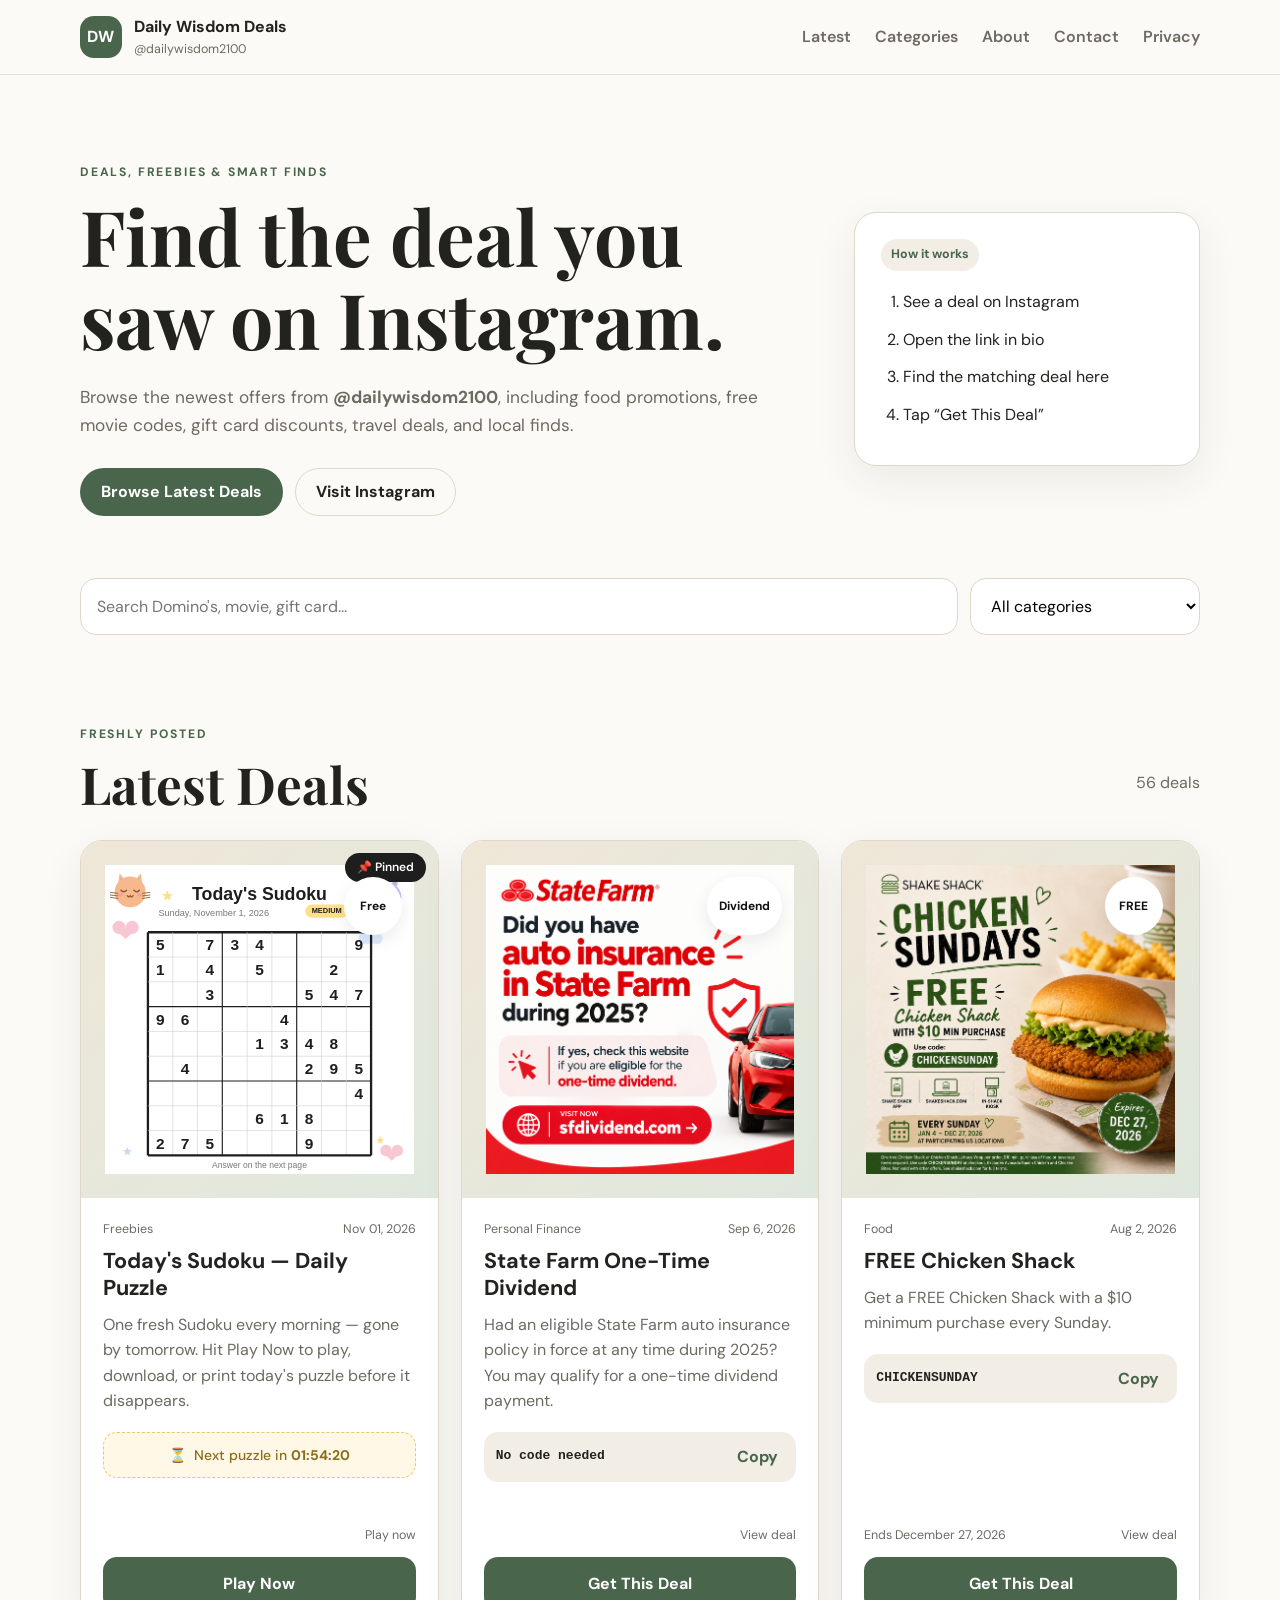
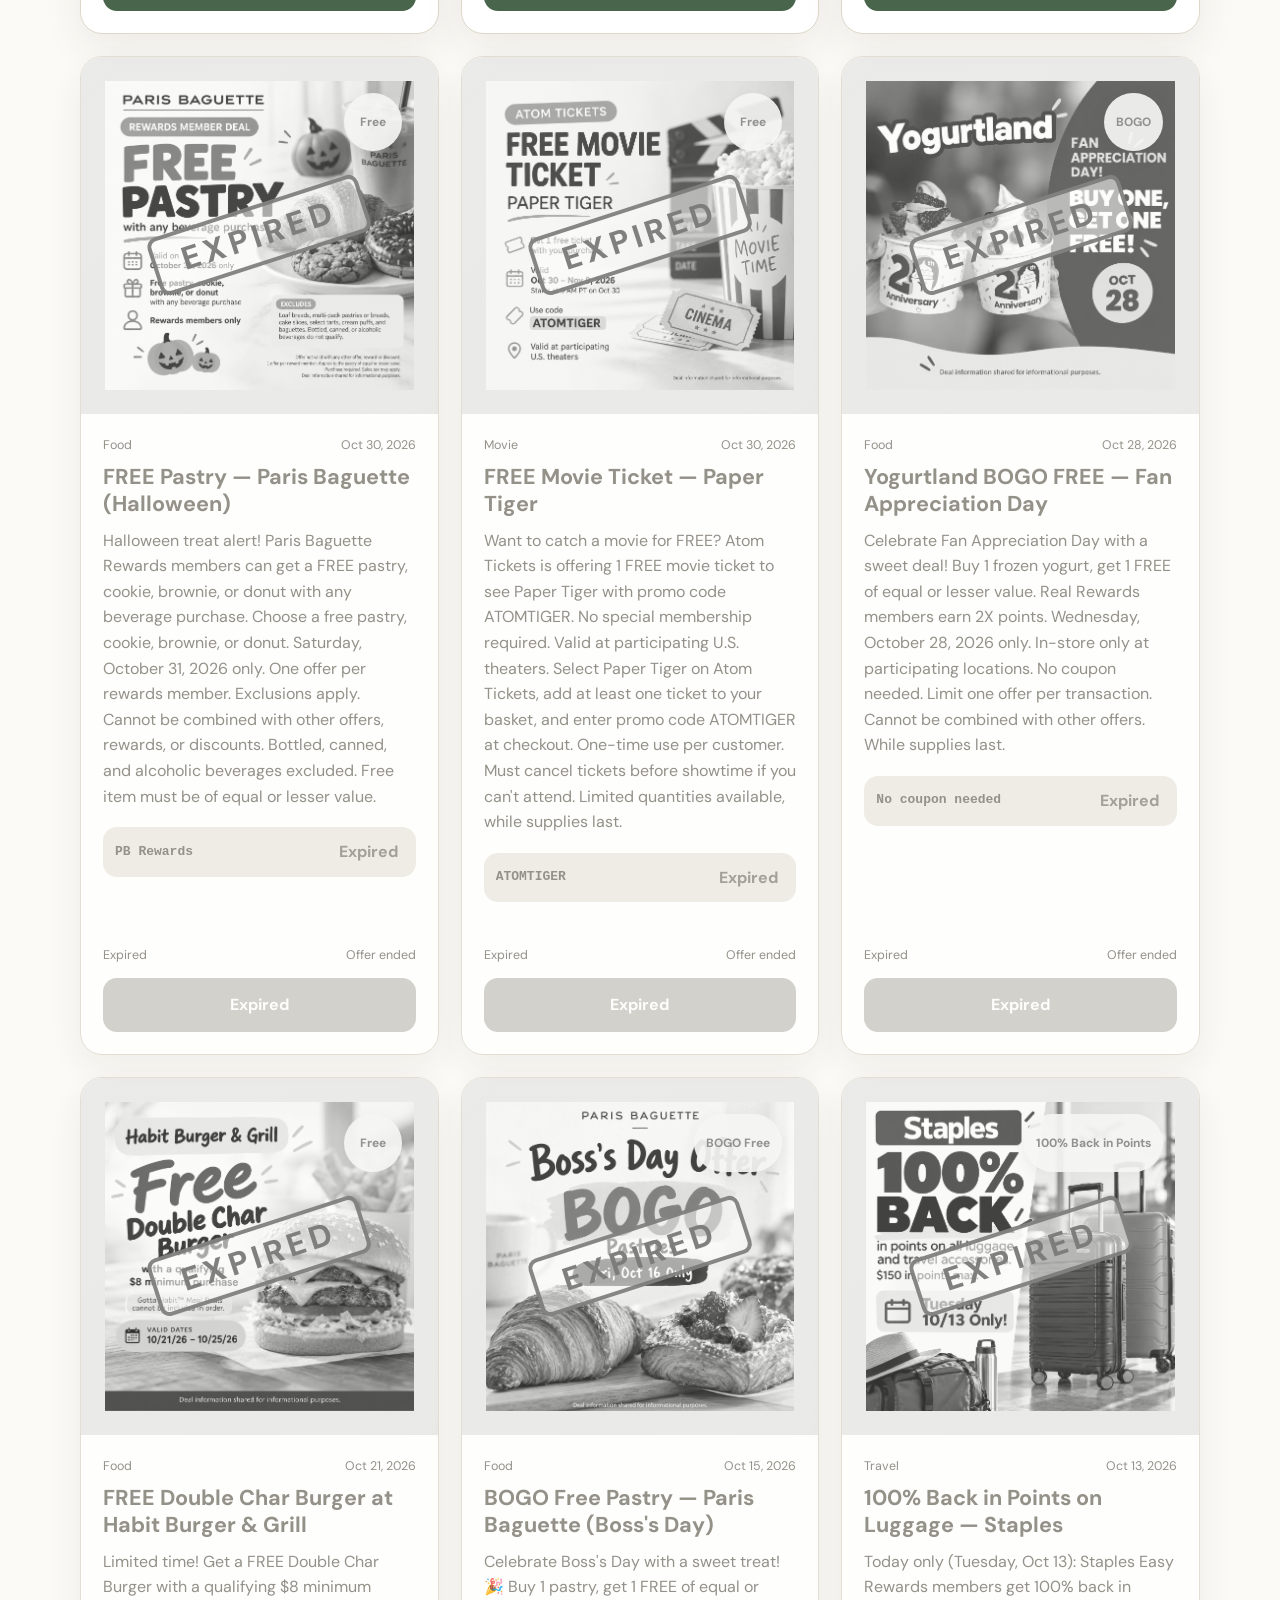
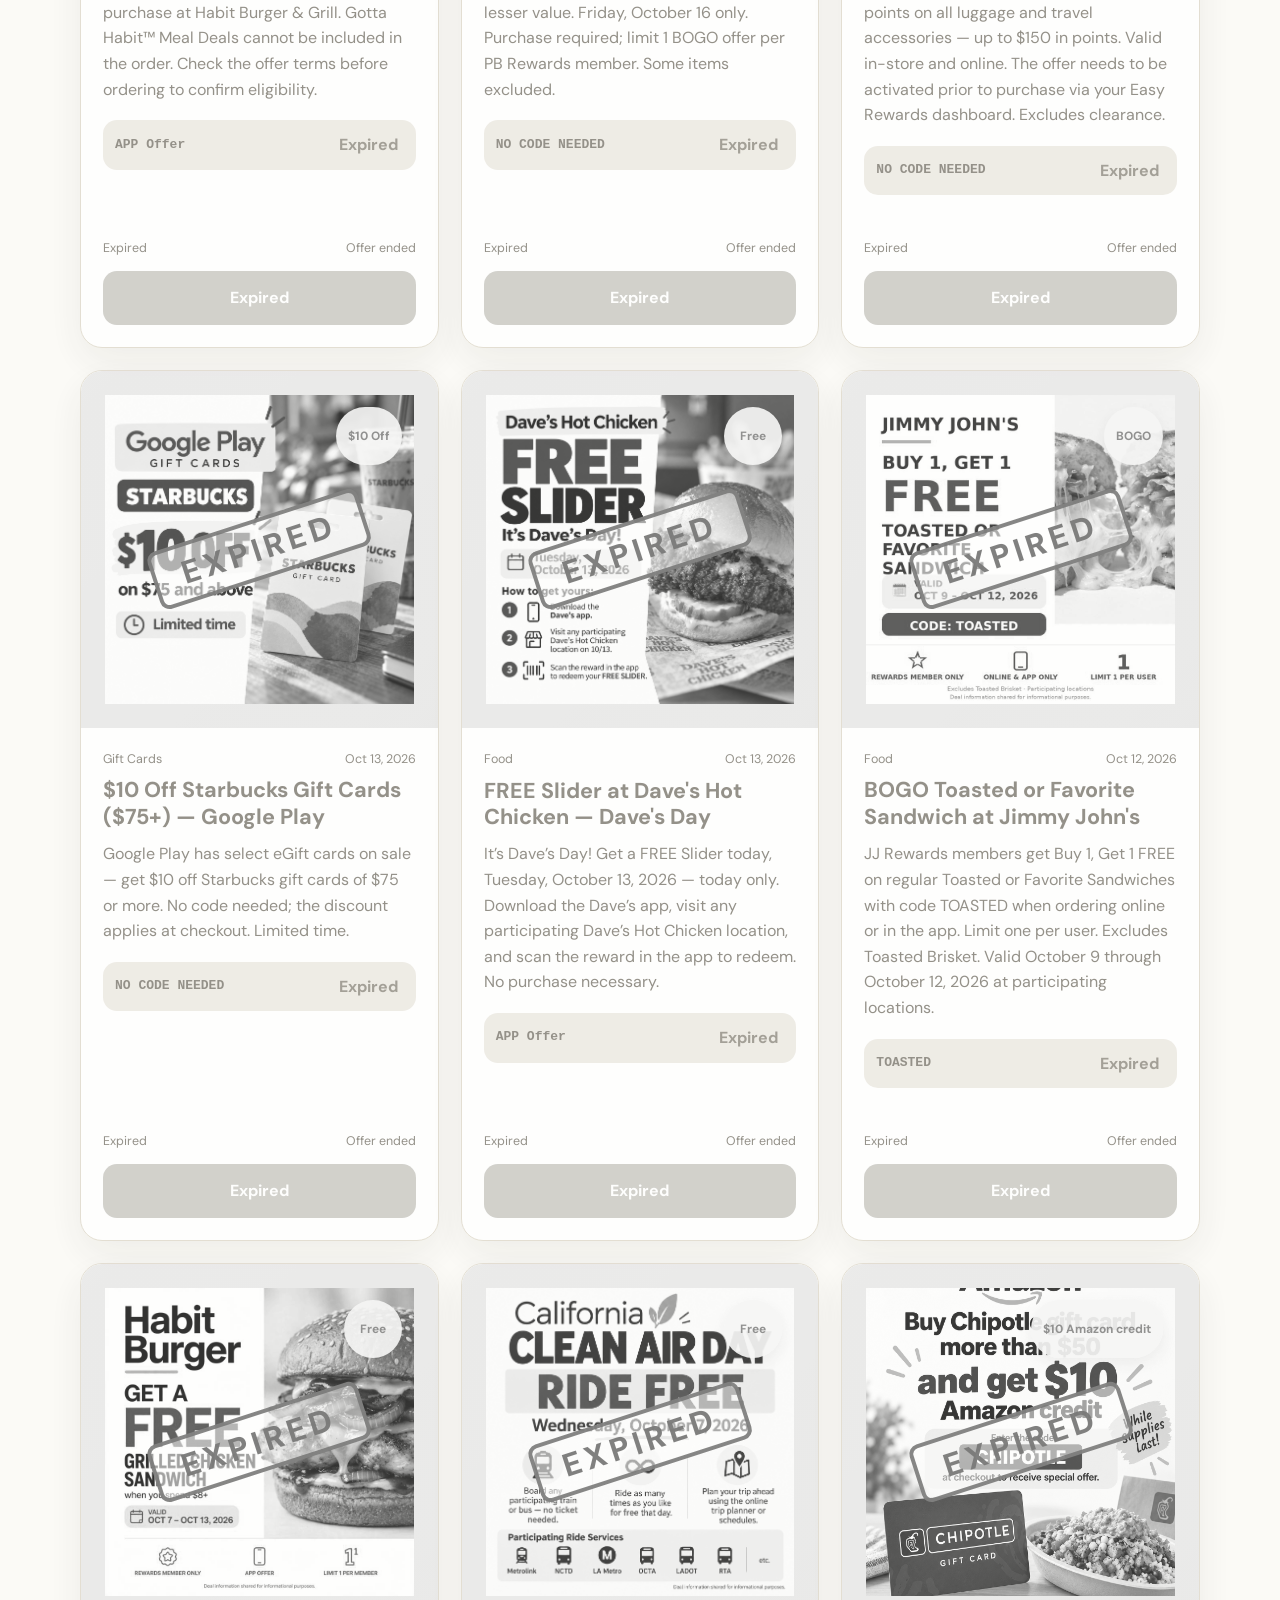
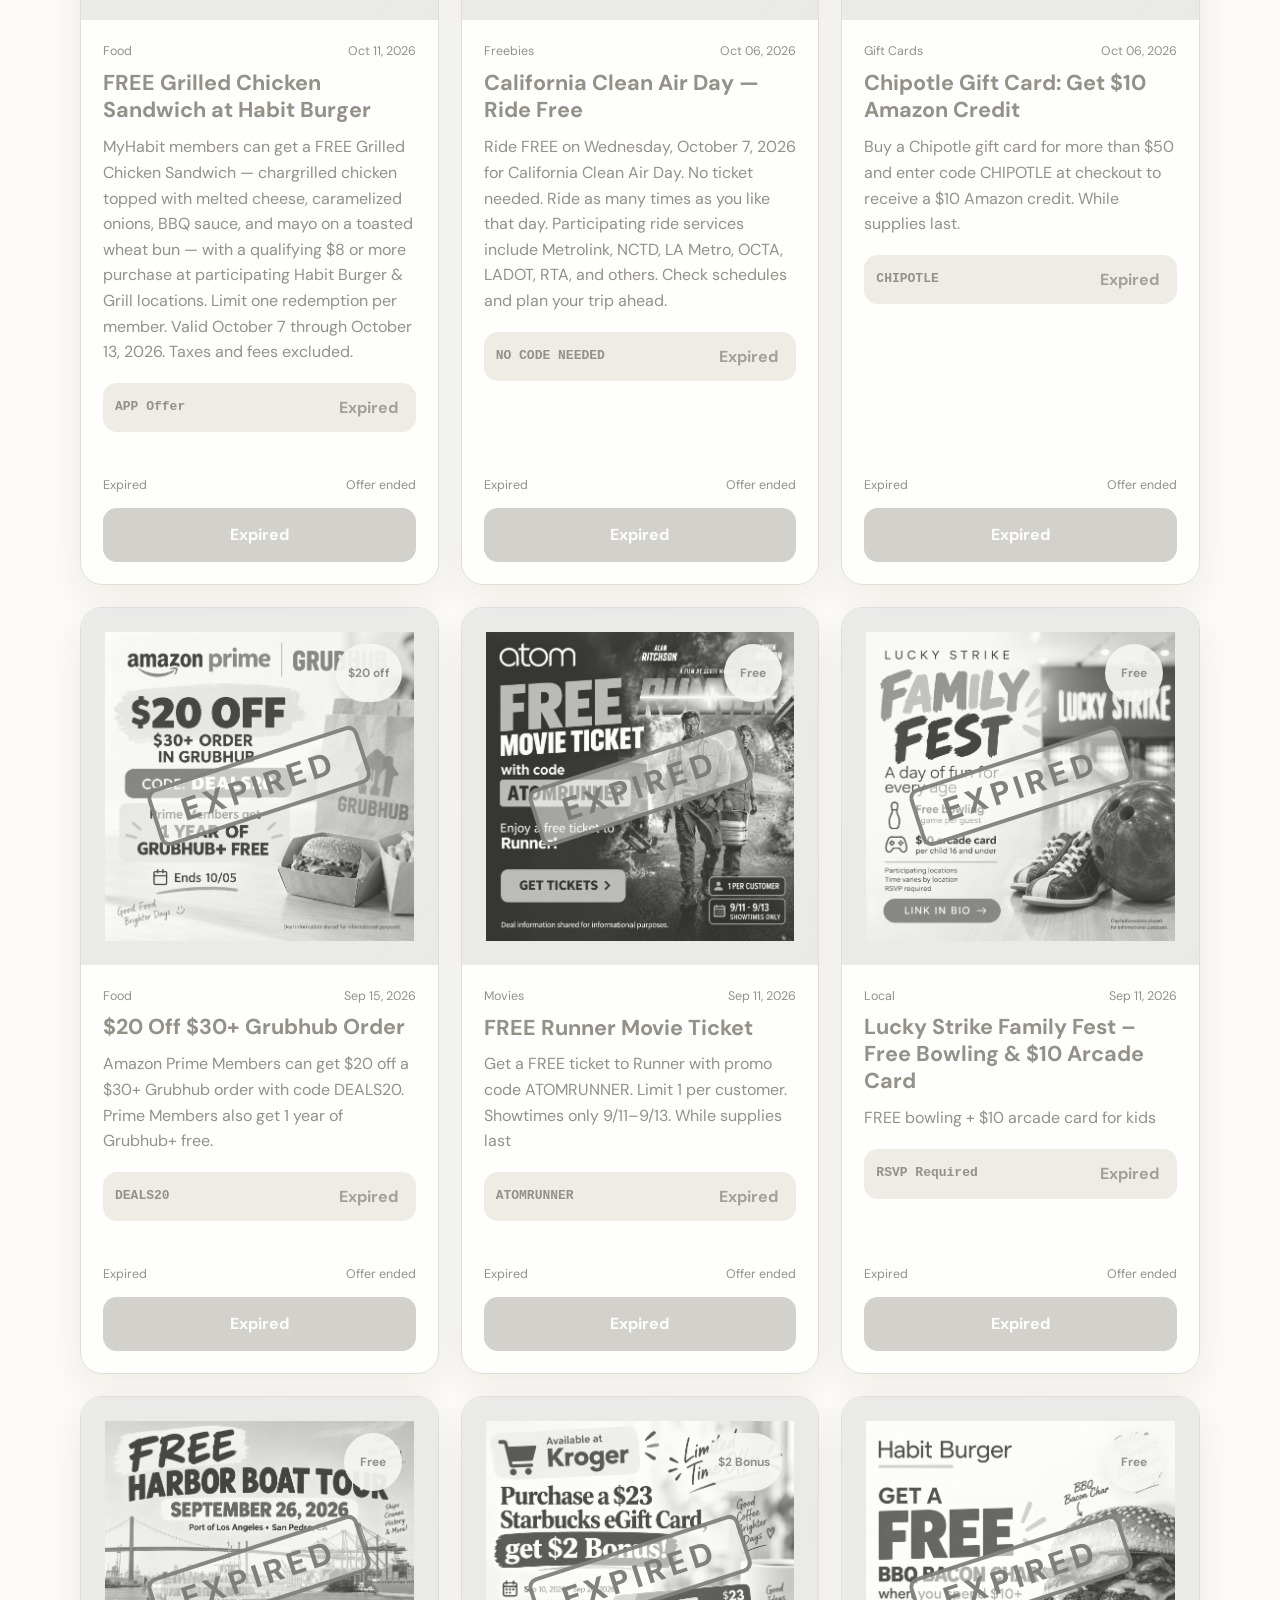
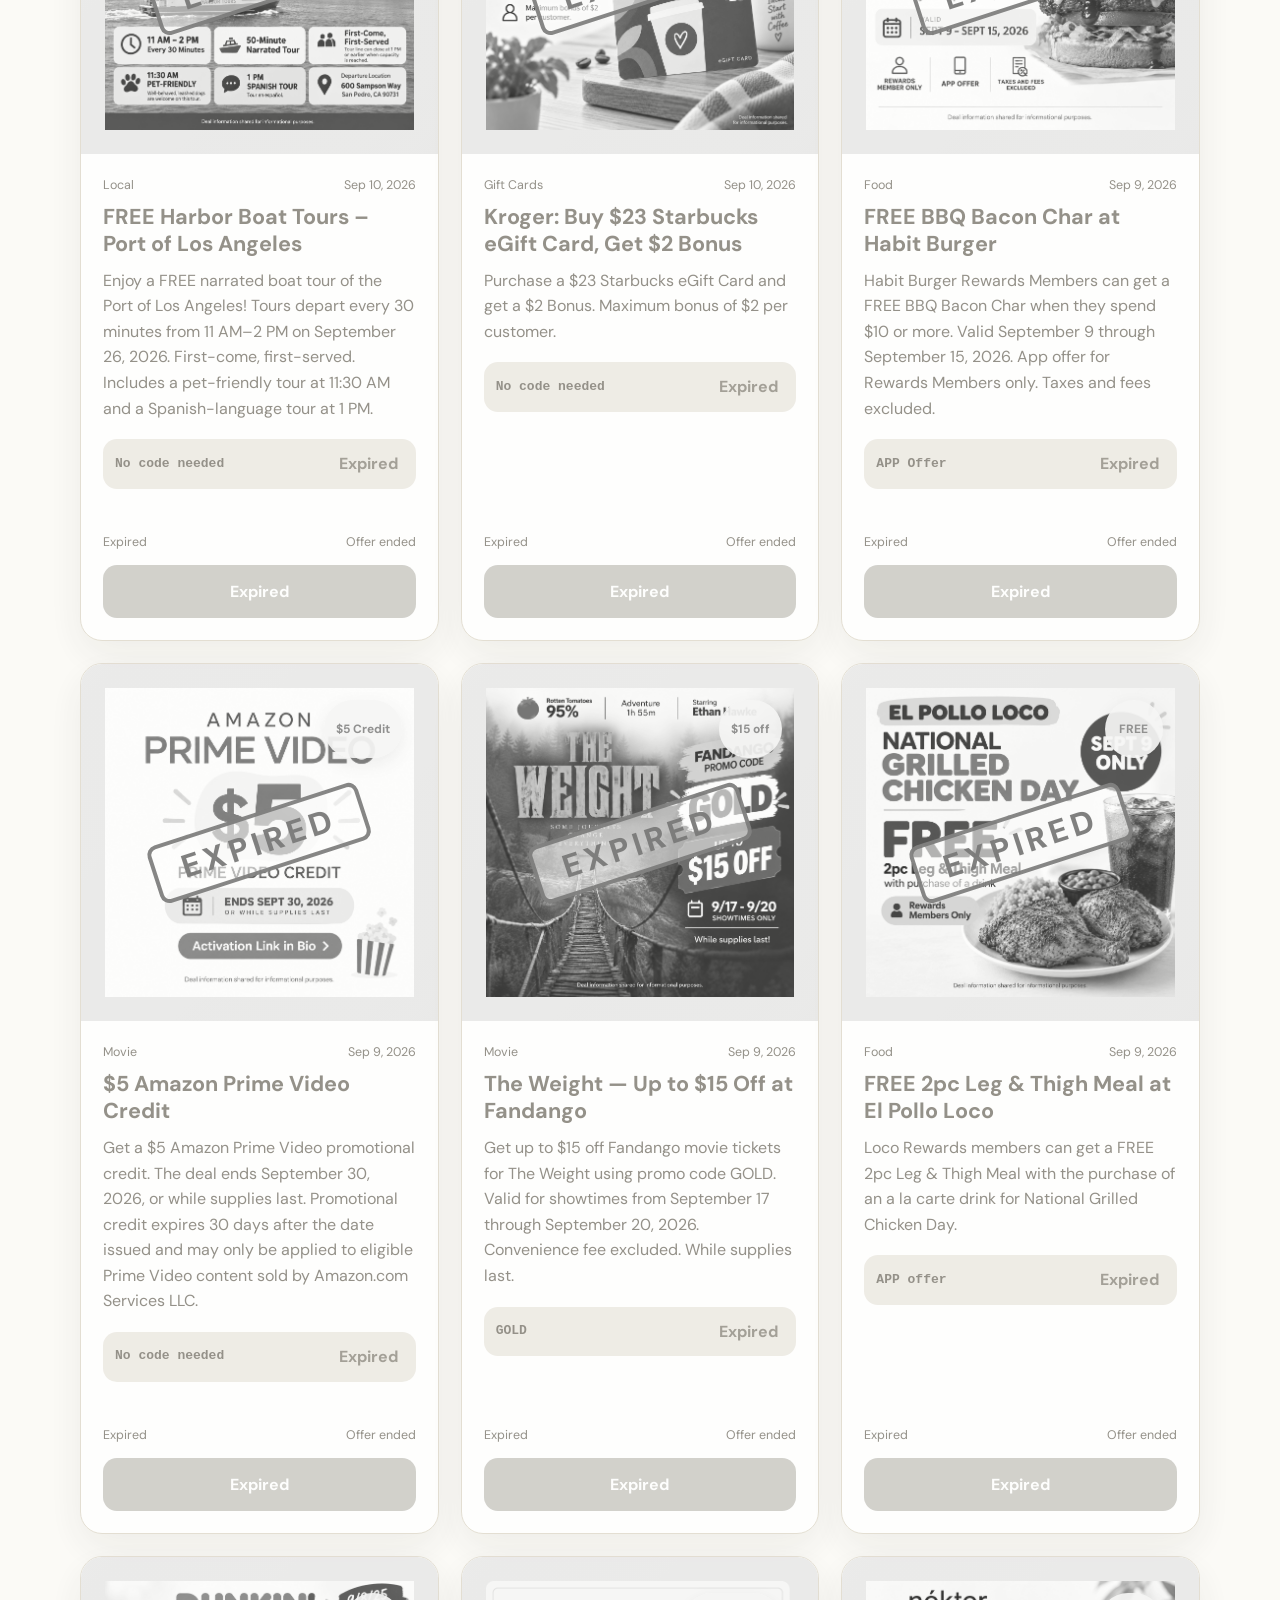
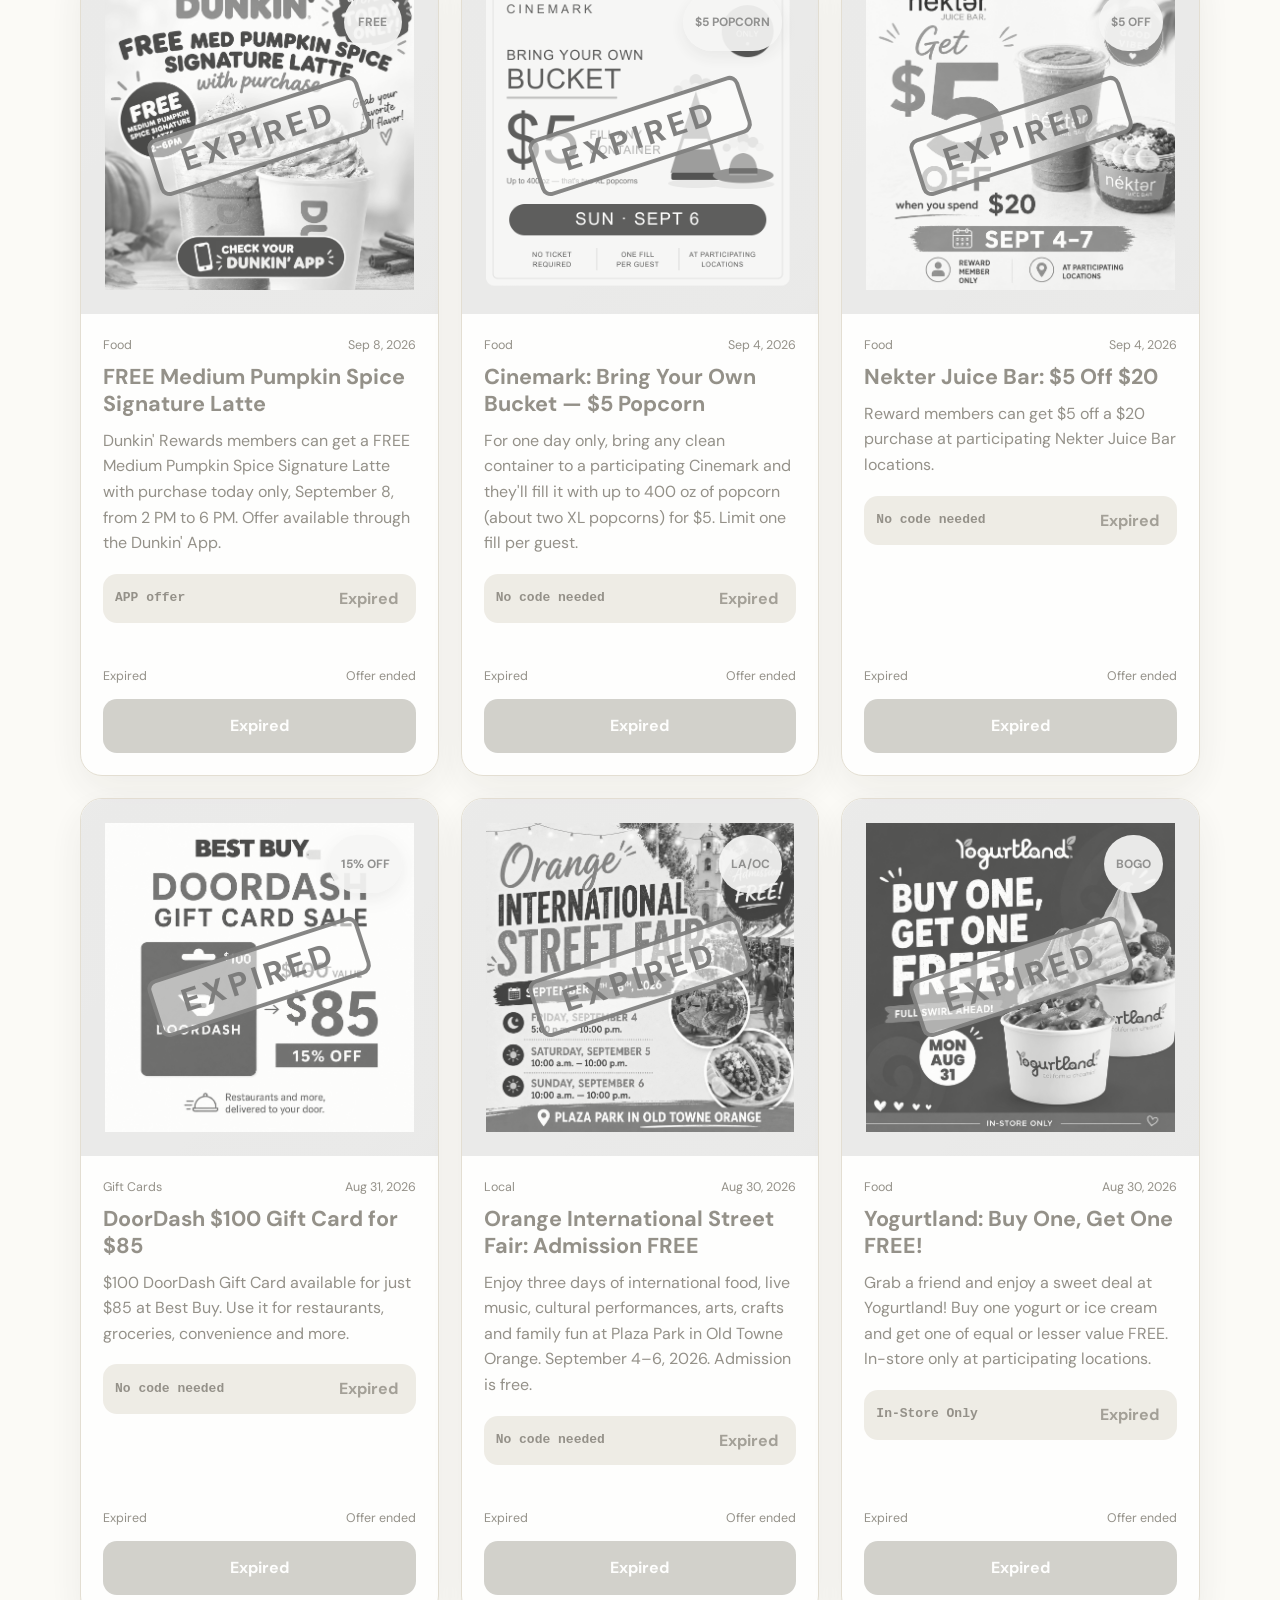
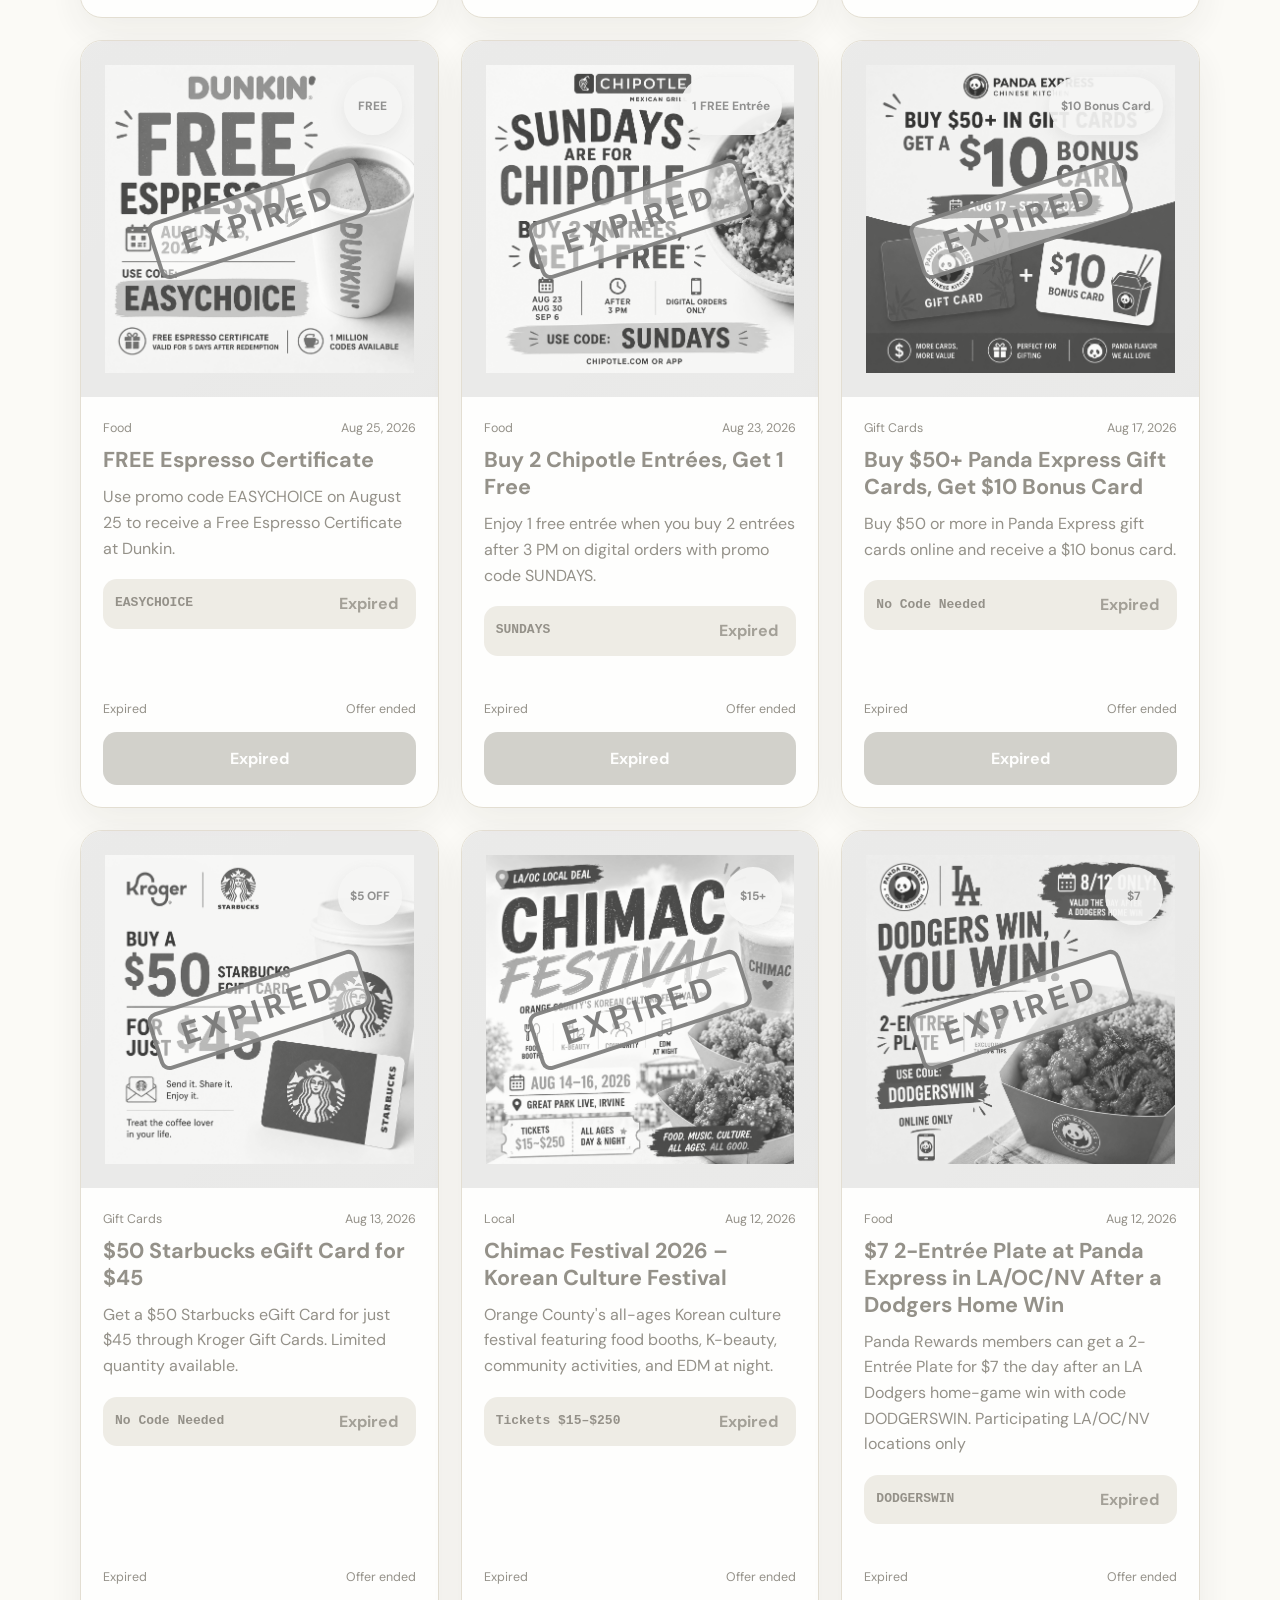
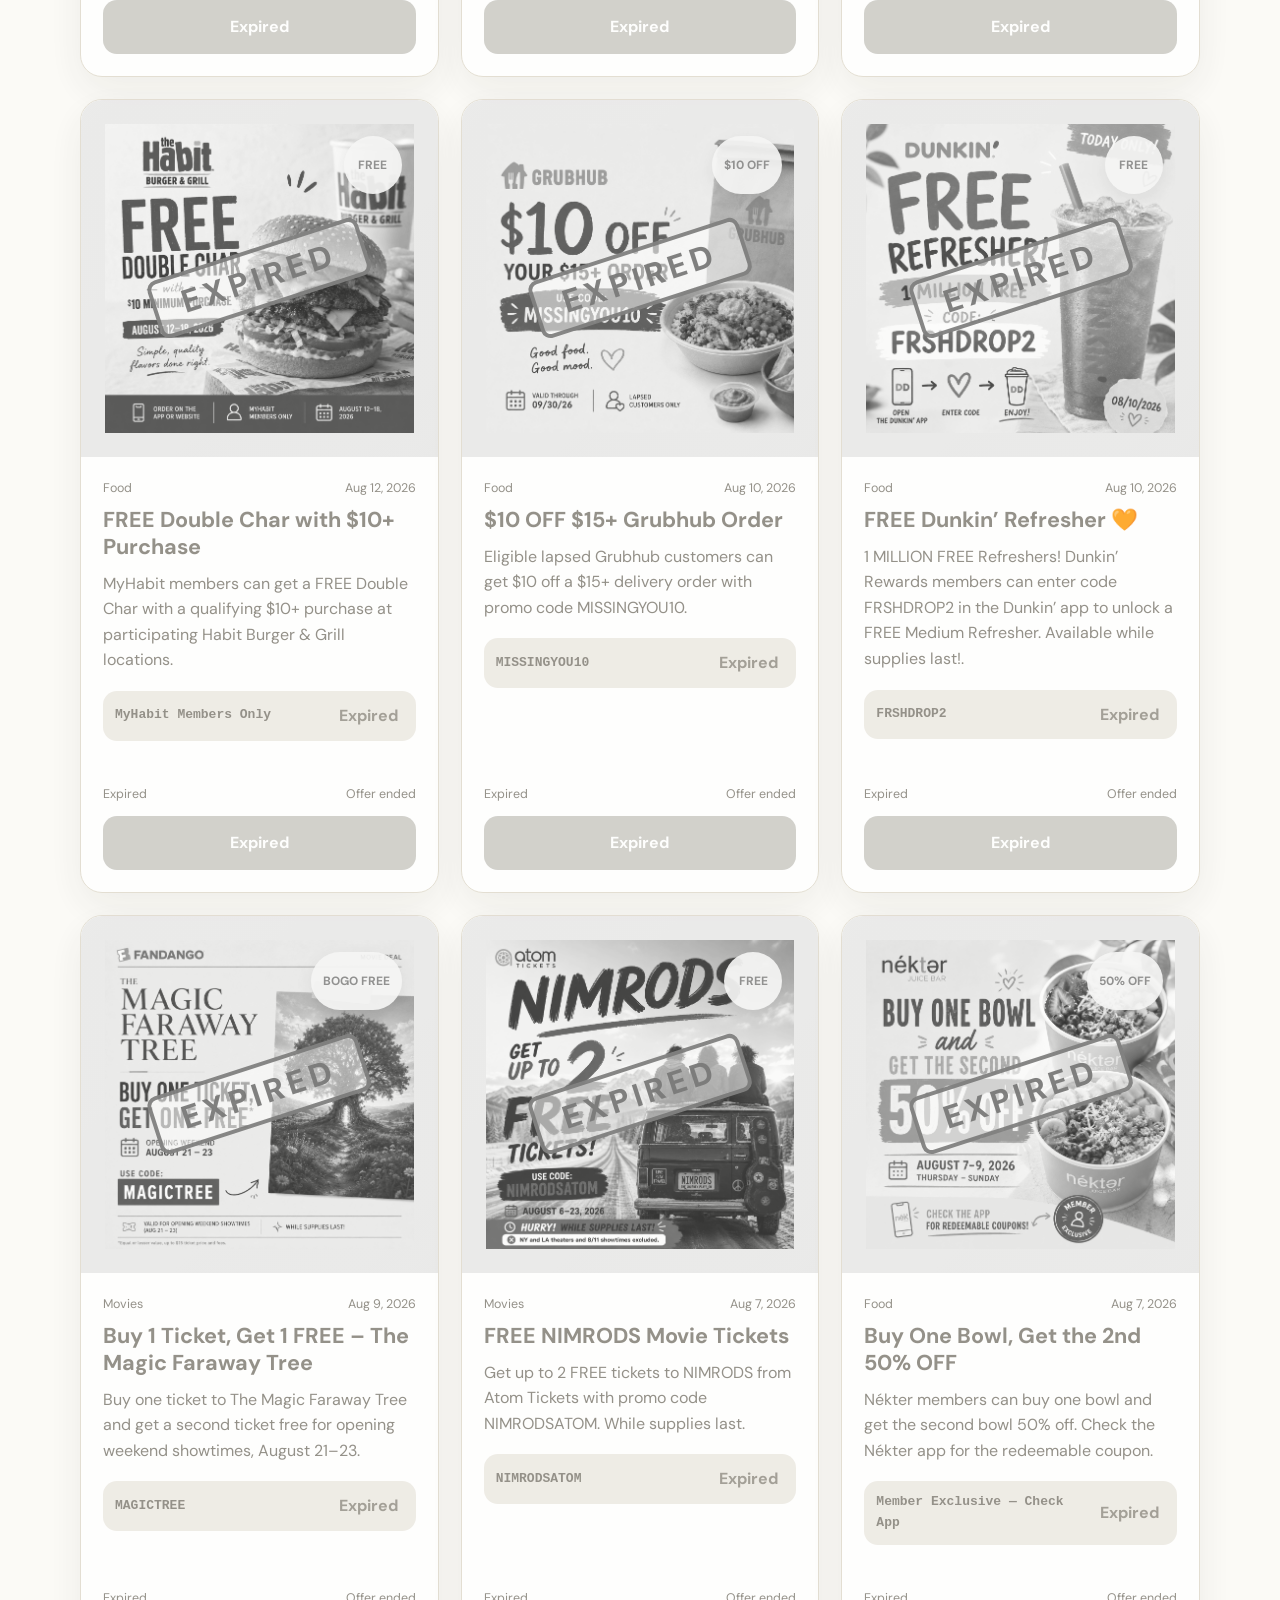
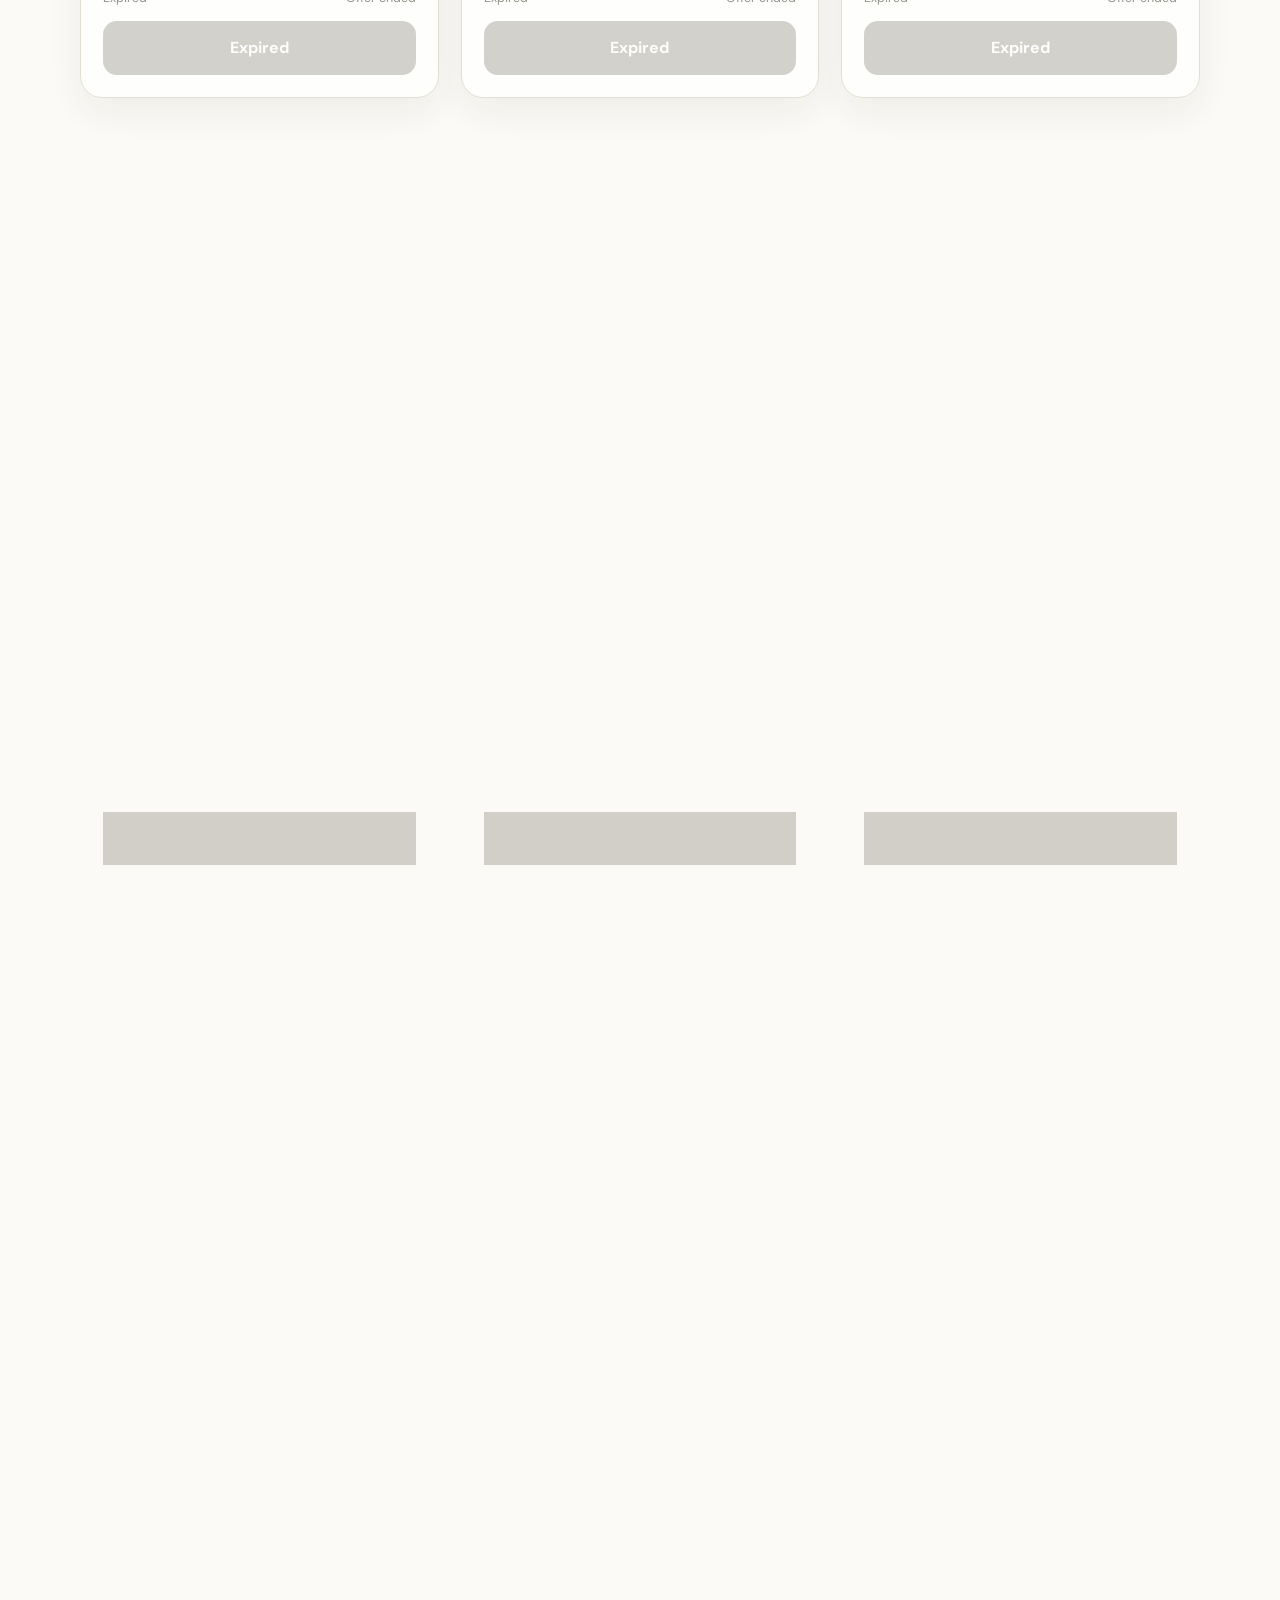
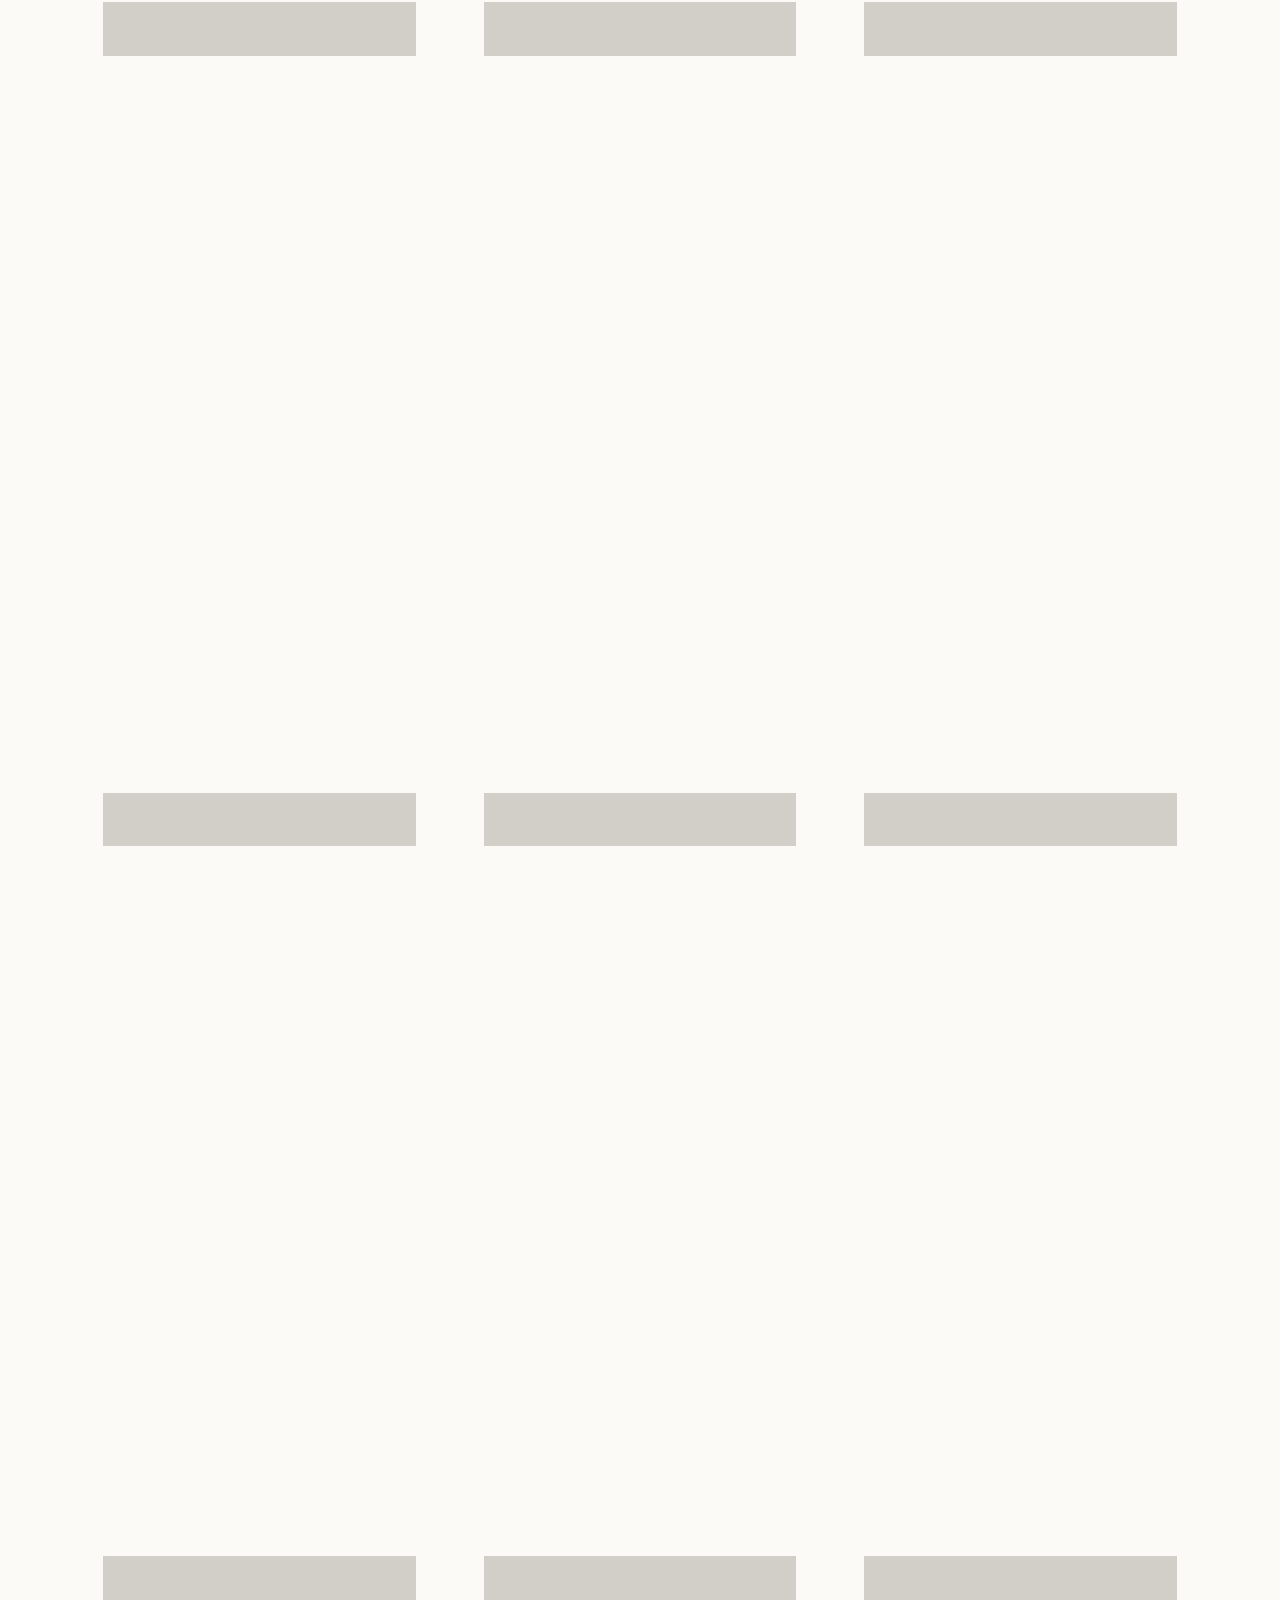
==== commit eac24ca7: "Mark ATOMTIGER Paper Tiger deal expired (removed from Atom promotions page 2026-11-01)" ====
--- a/index.html
+++ b/index.html
@@ -228,7 +228,7 @@
   </footer>
 
 
-  <script src="script.js?v=20261031a"></script>
+  <script src="script.js?v=20261101a"></script>
   <!-- Cloudflare Web Analytics --><script type='module' src='https://static.cloudflareinsights.com/beacon.min.js' data-cf-beacon='{"token": "5988902507964d5c8f0d39f0b66d9e06"}'></script><!-- End Cloudflare Web Analytics -->
 </body>
 </html>
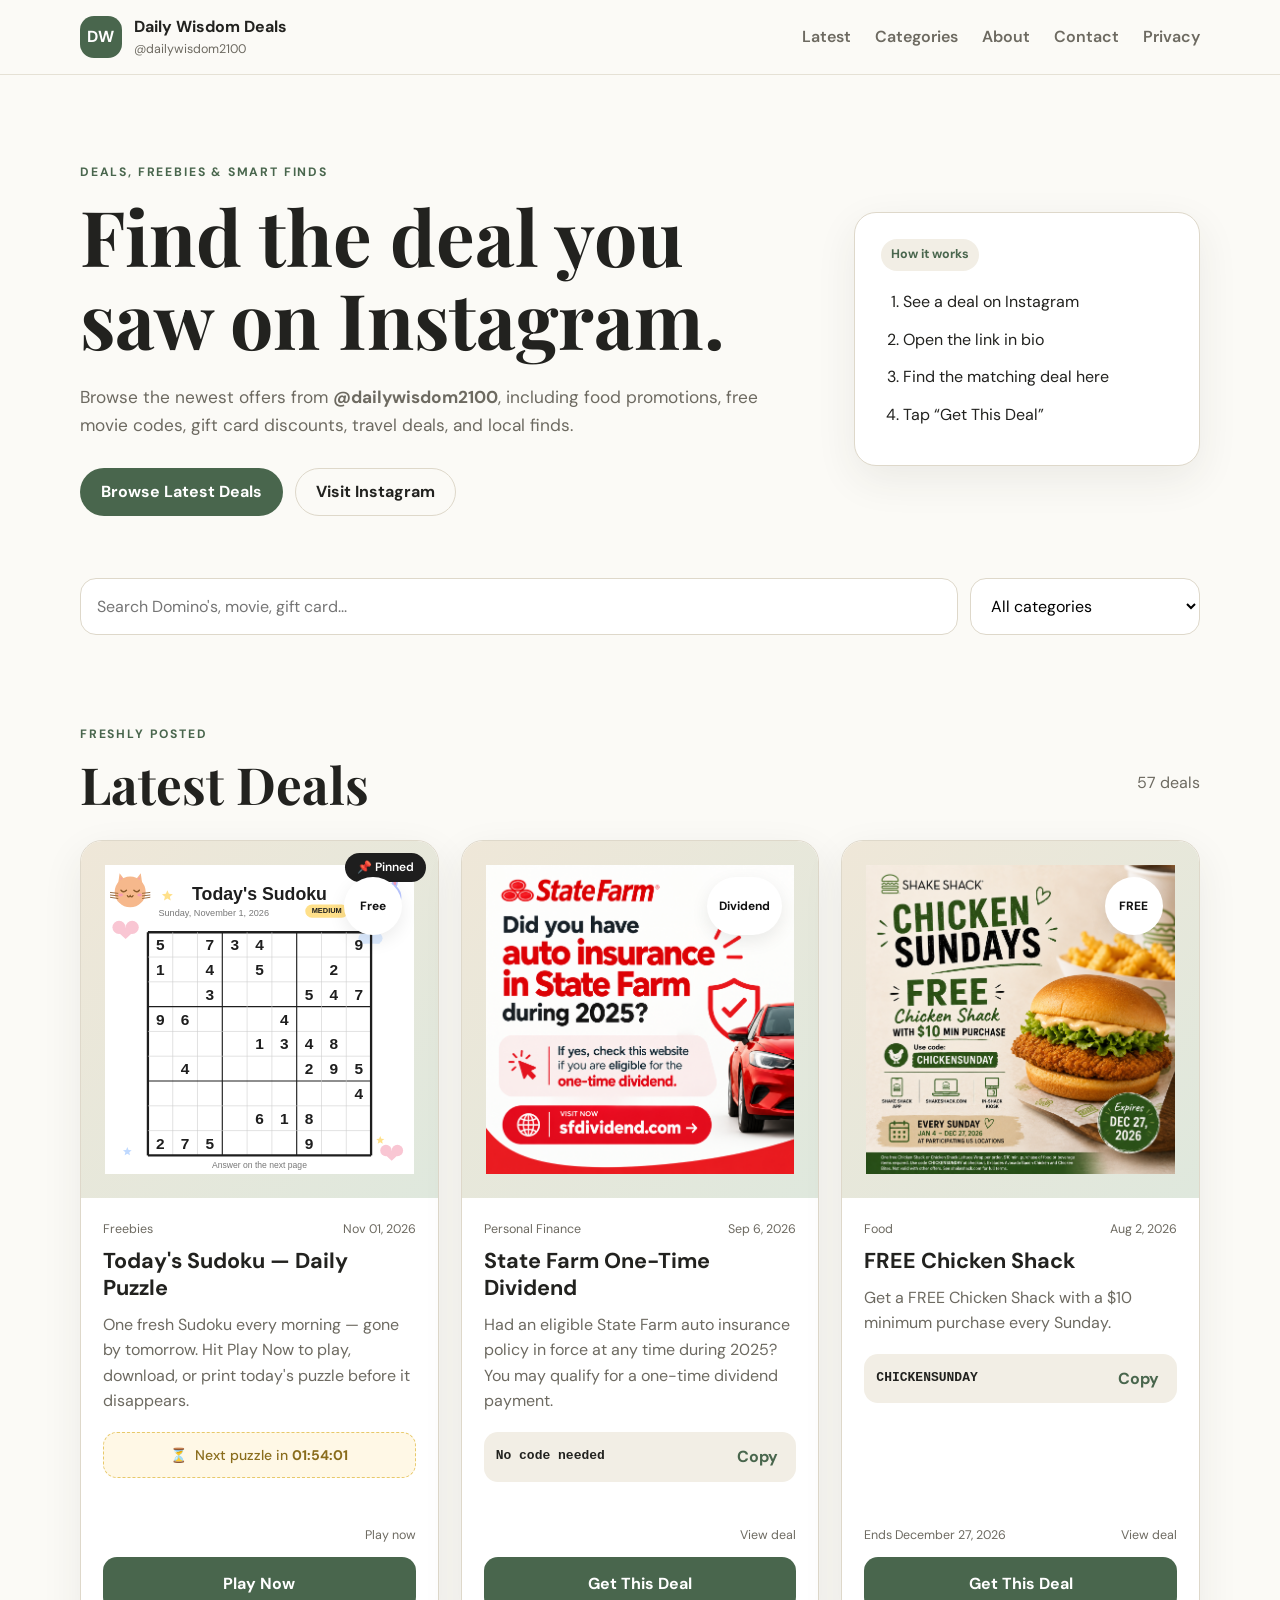
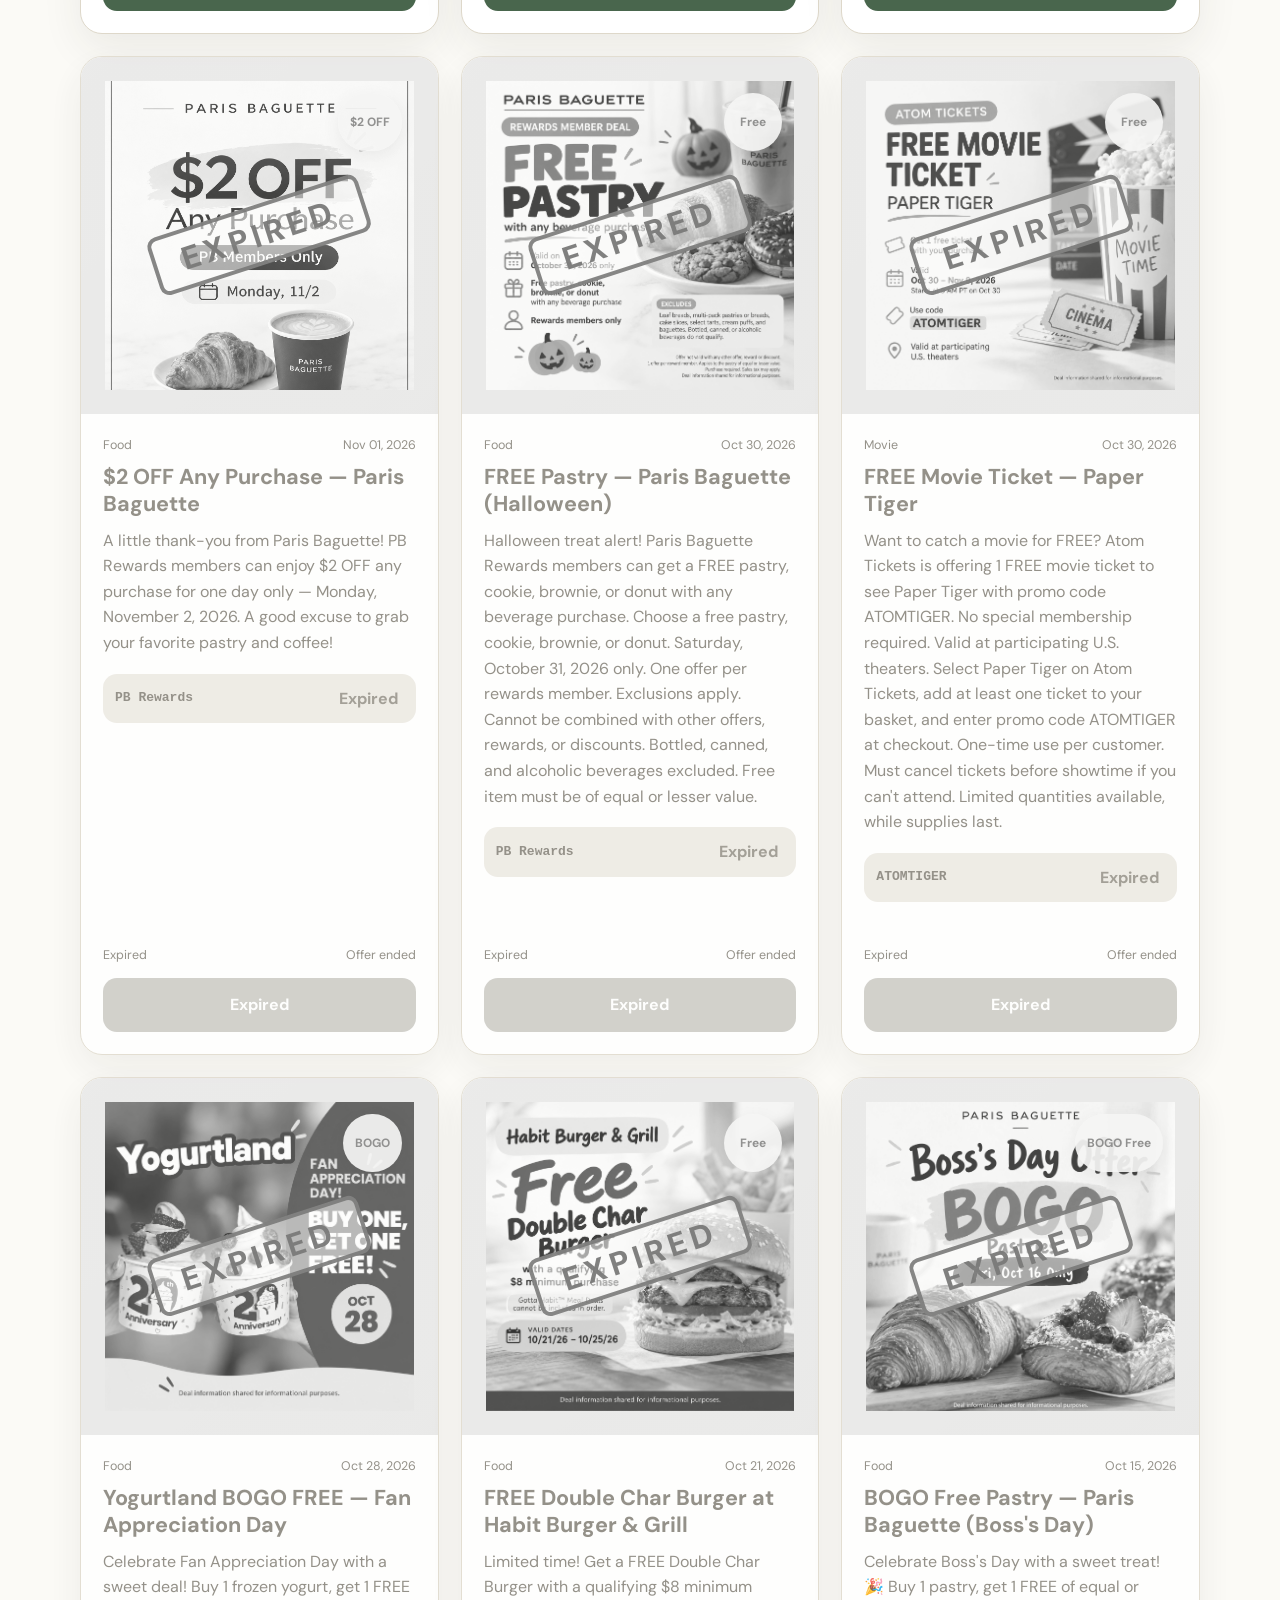
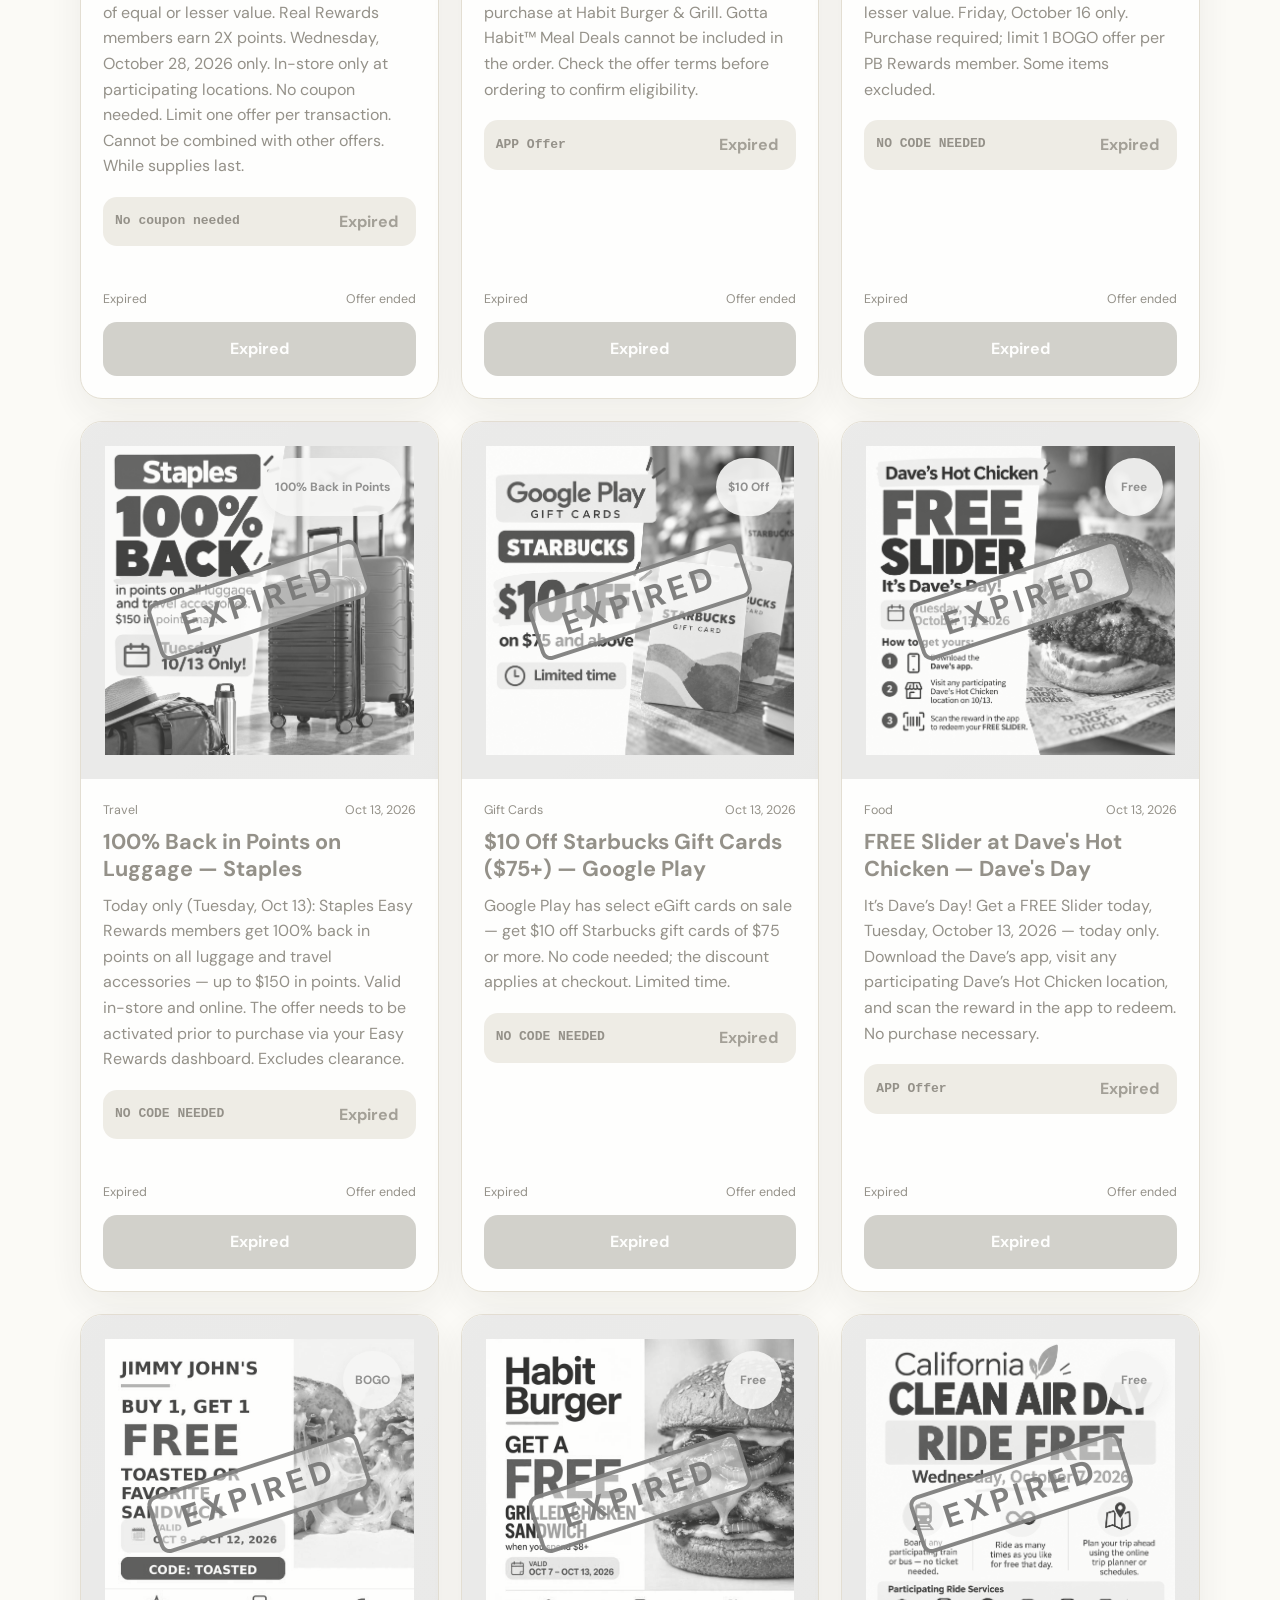
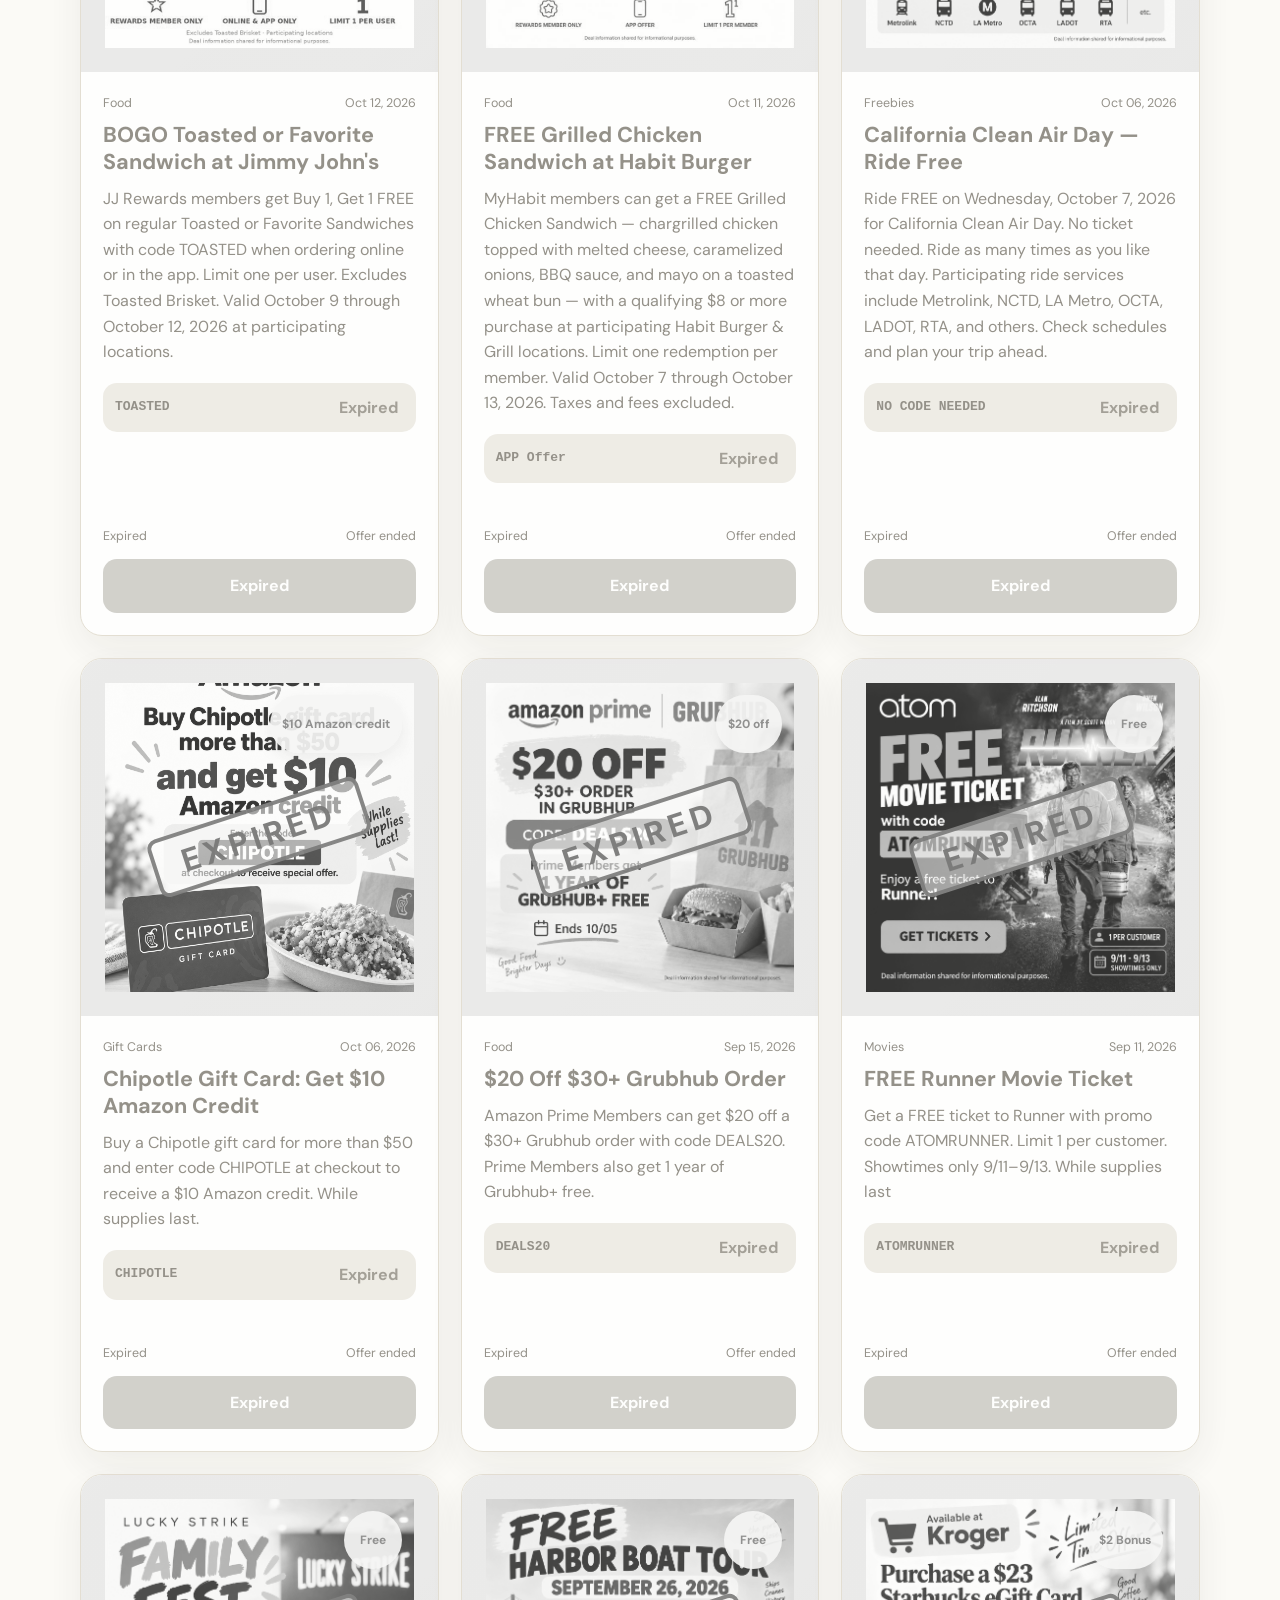
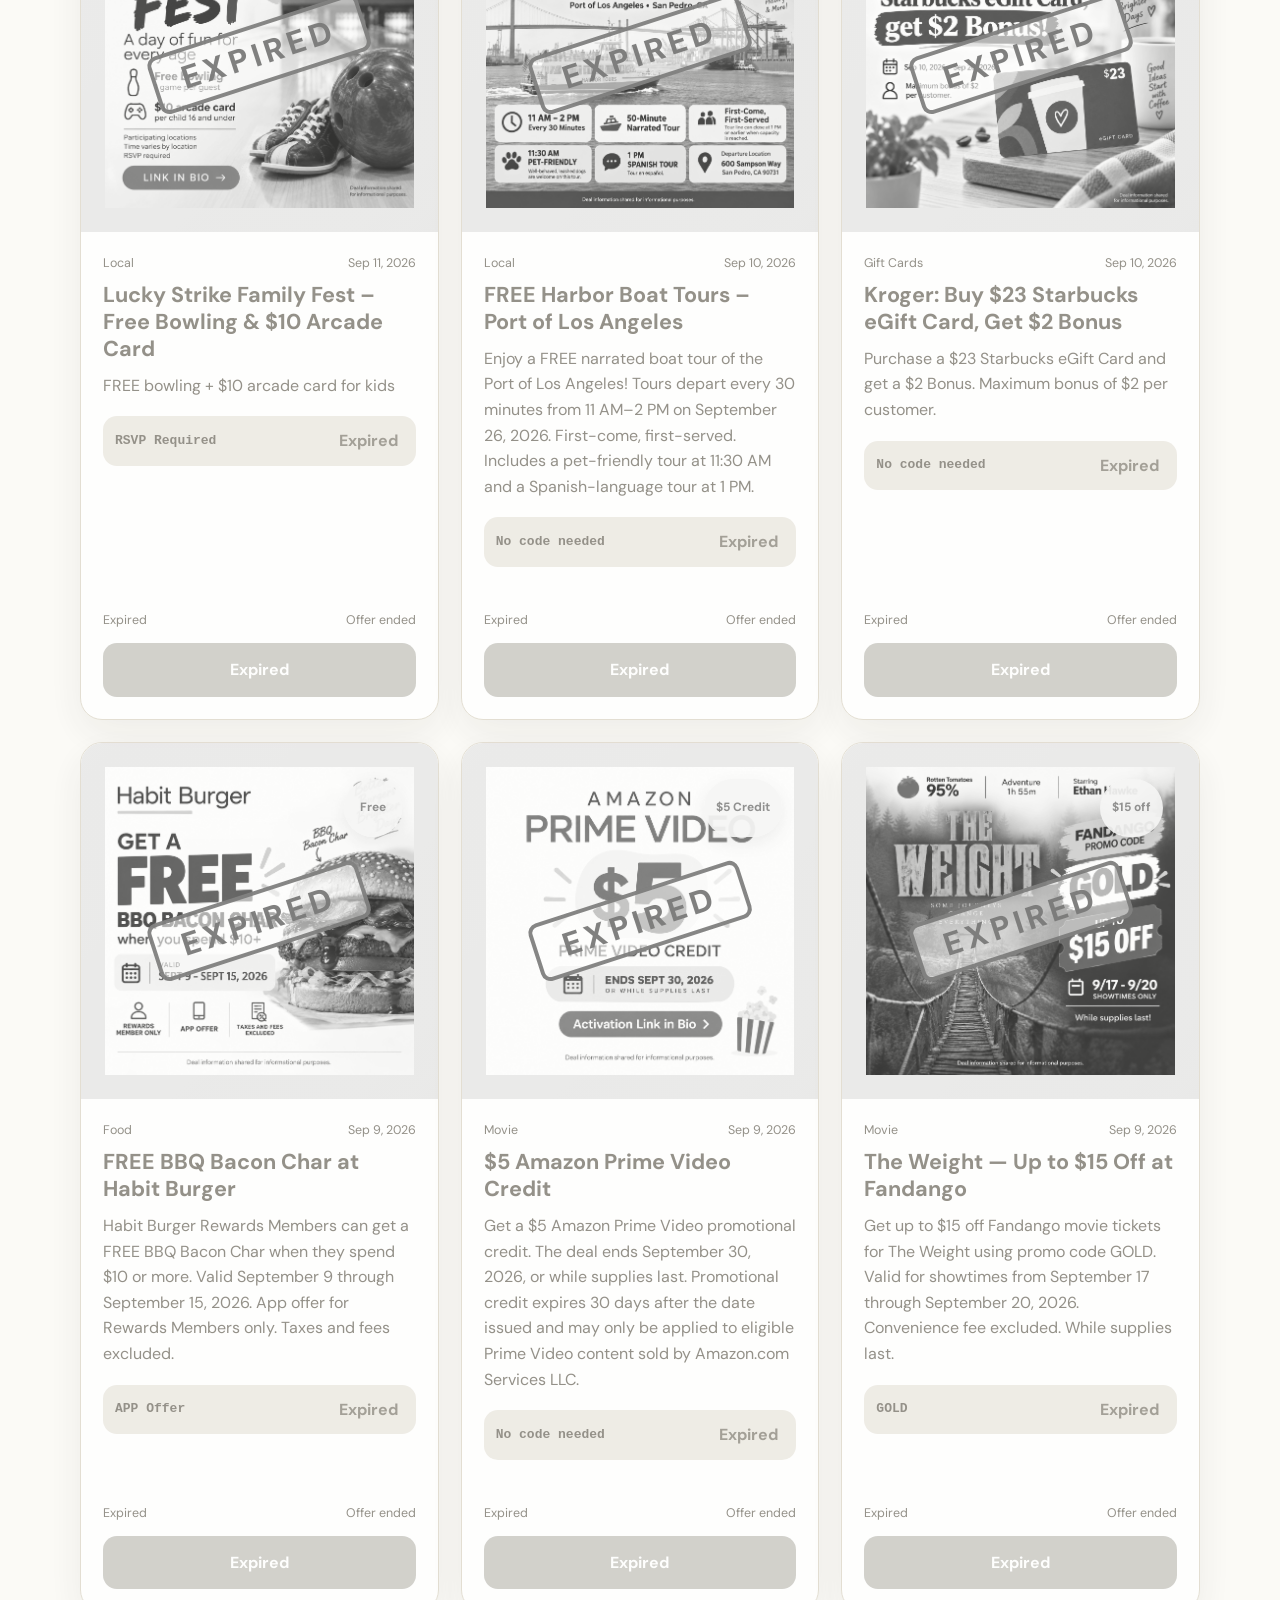
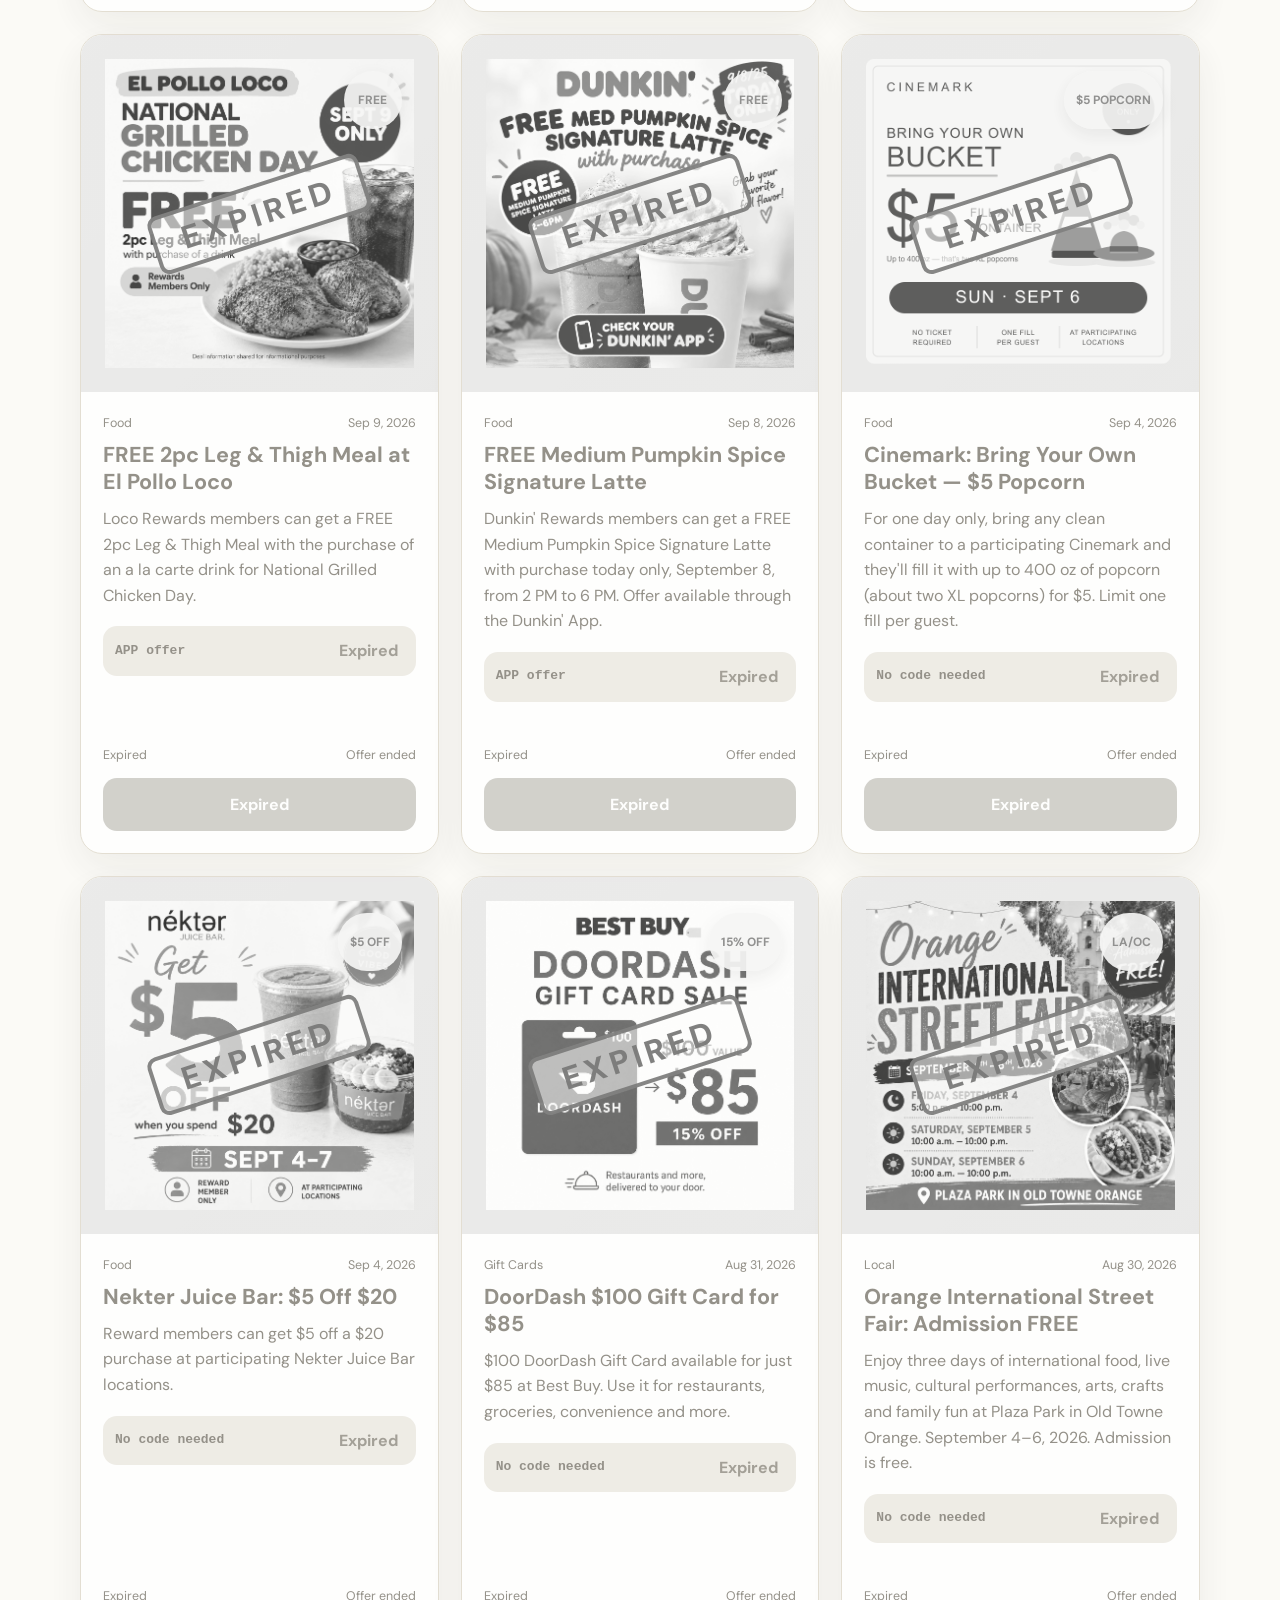
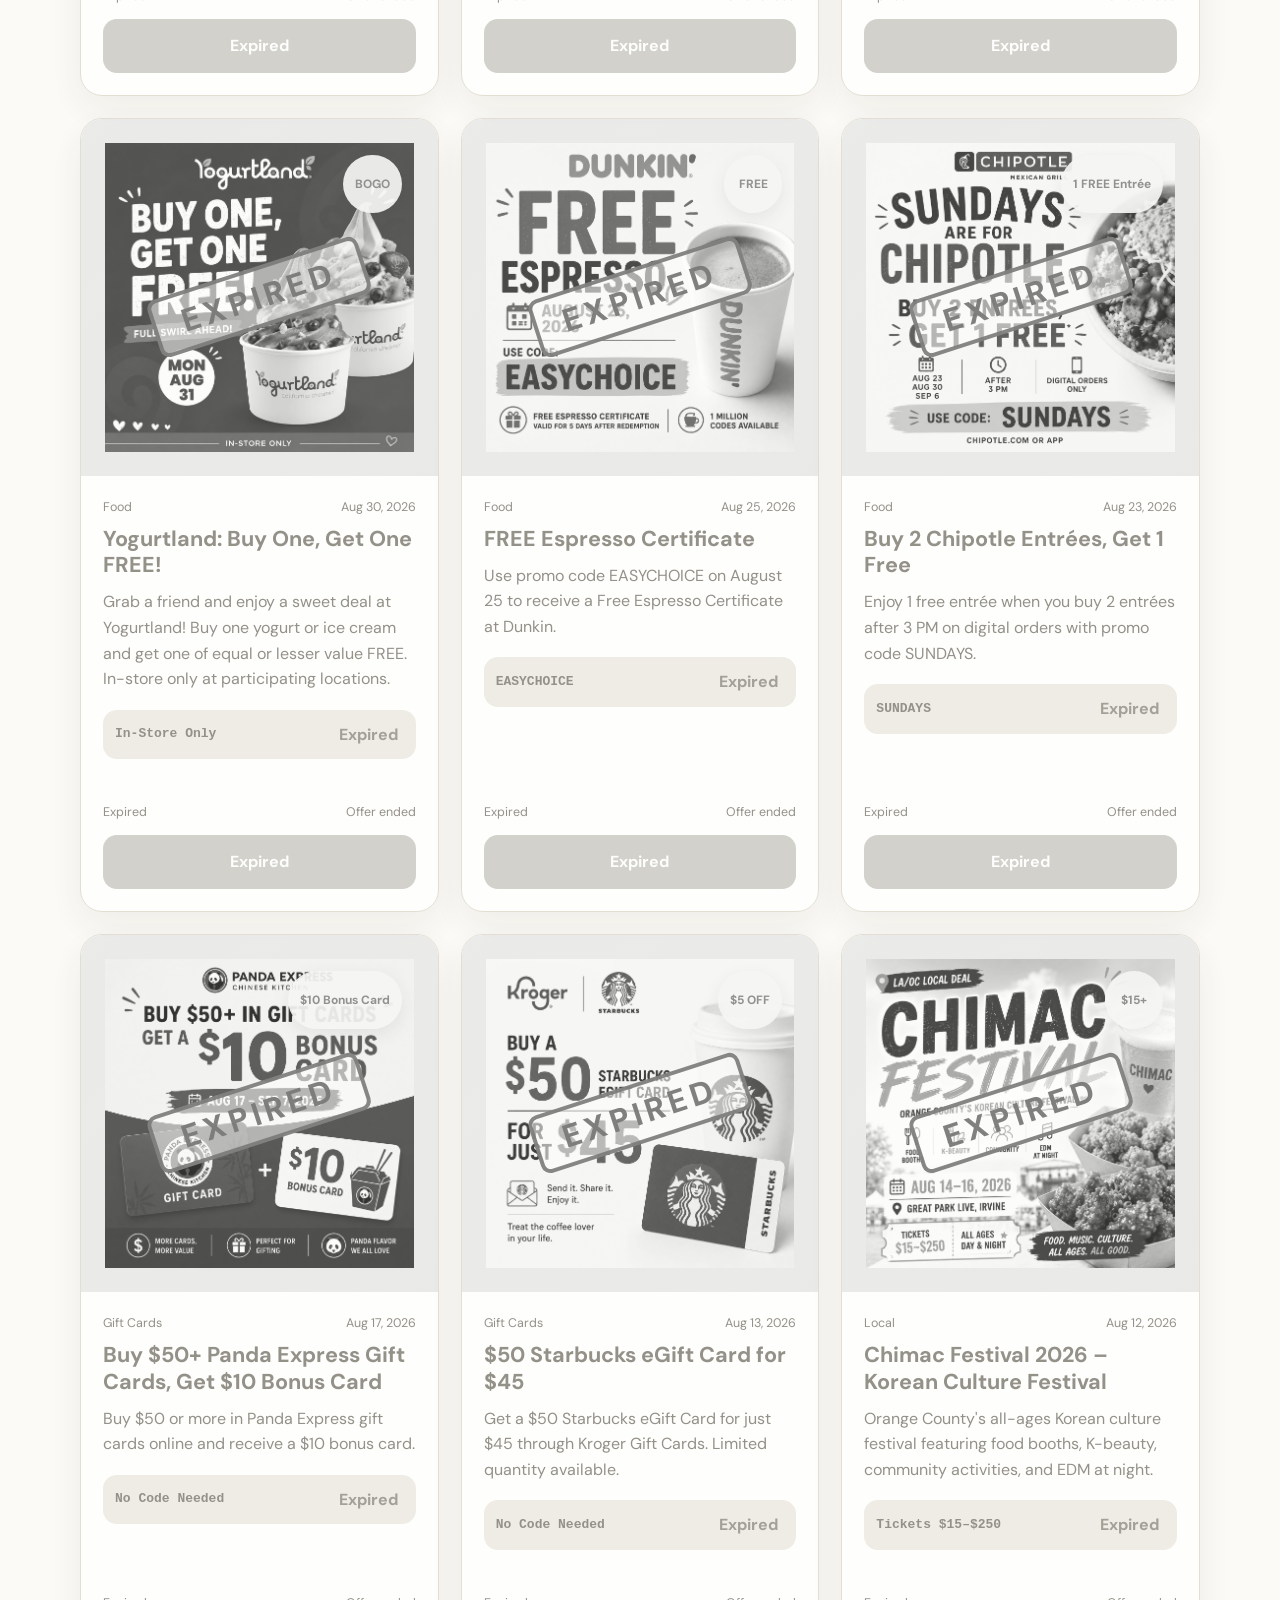
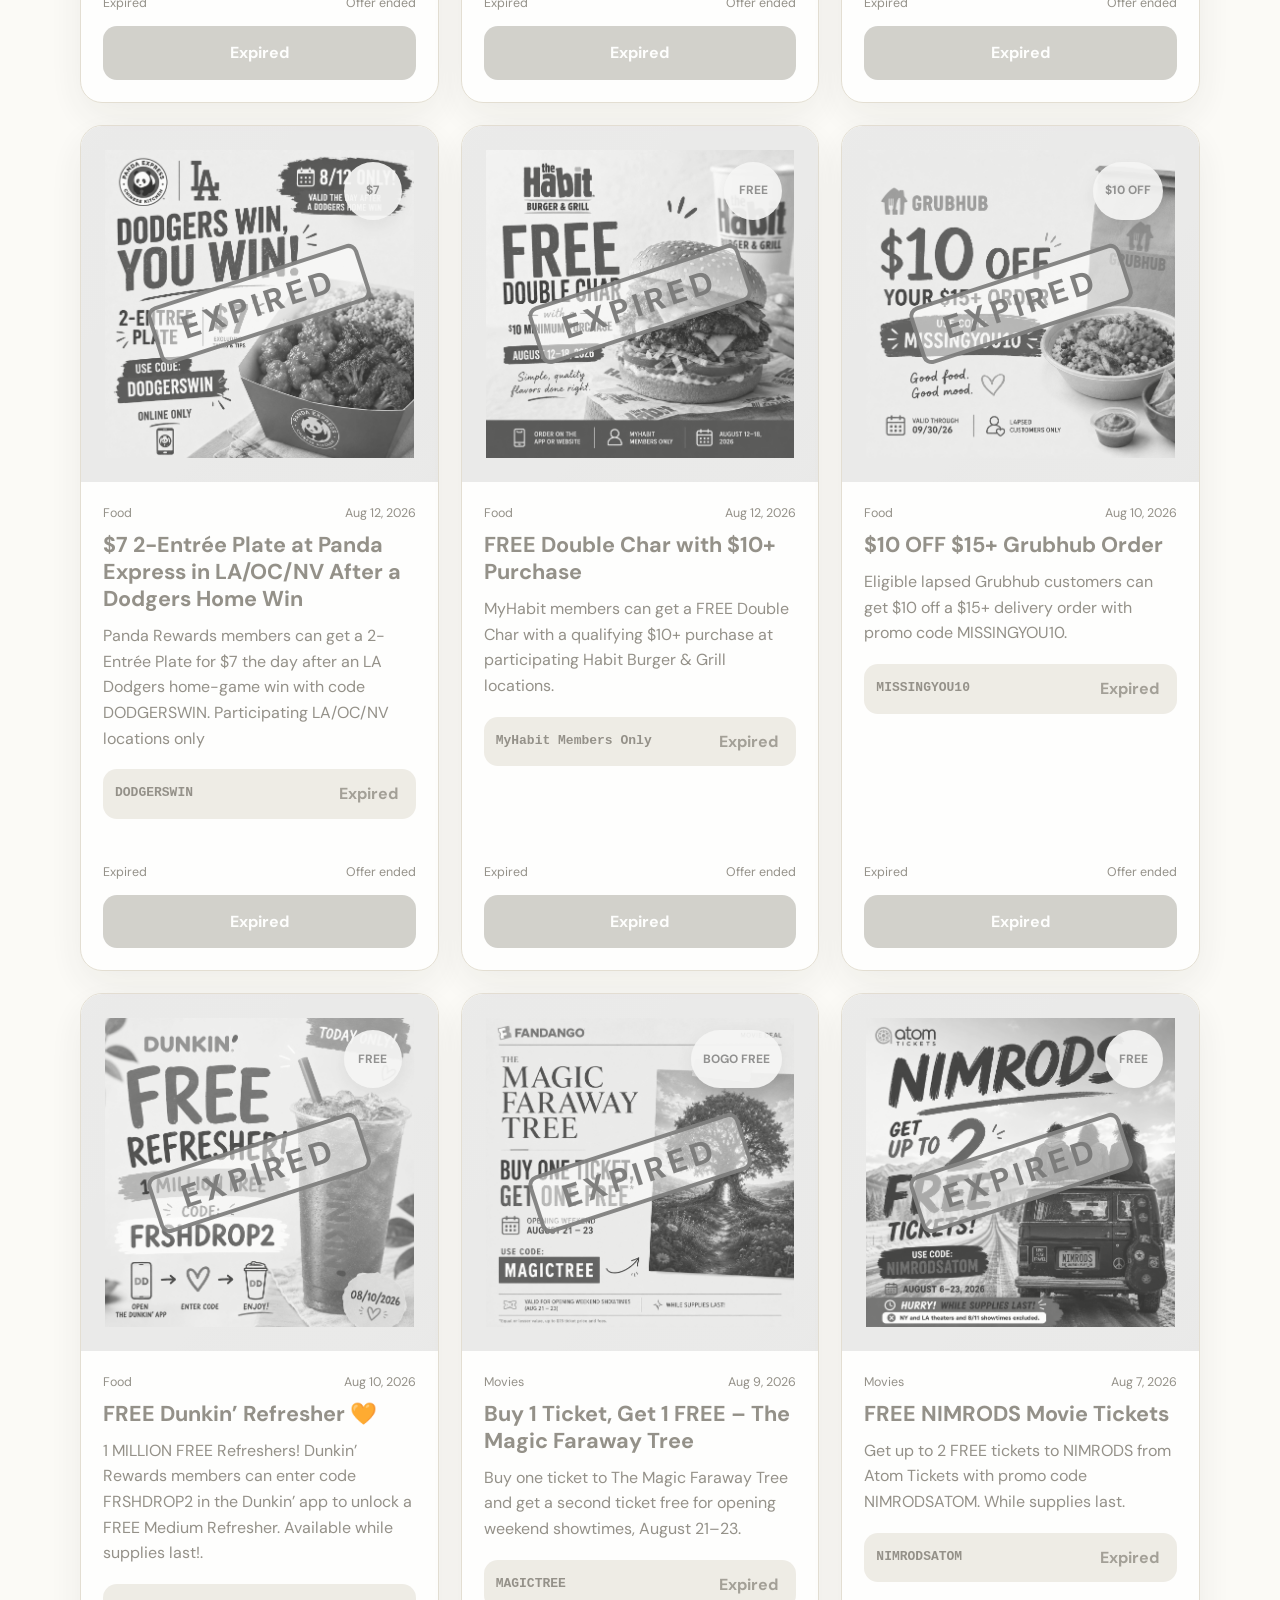
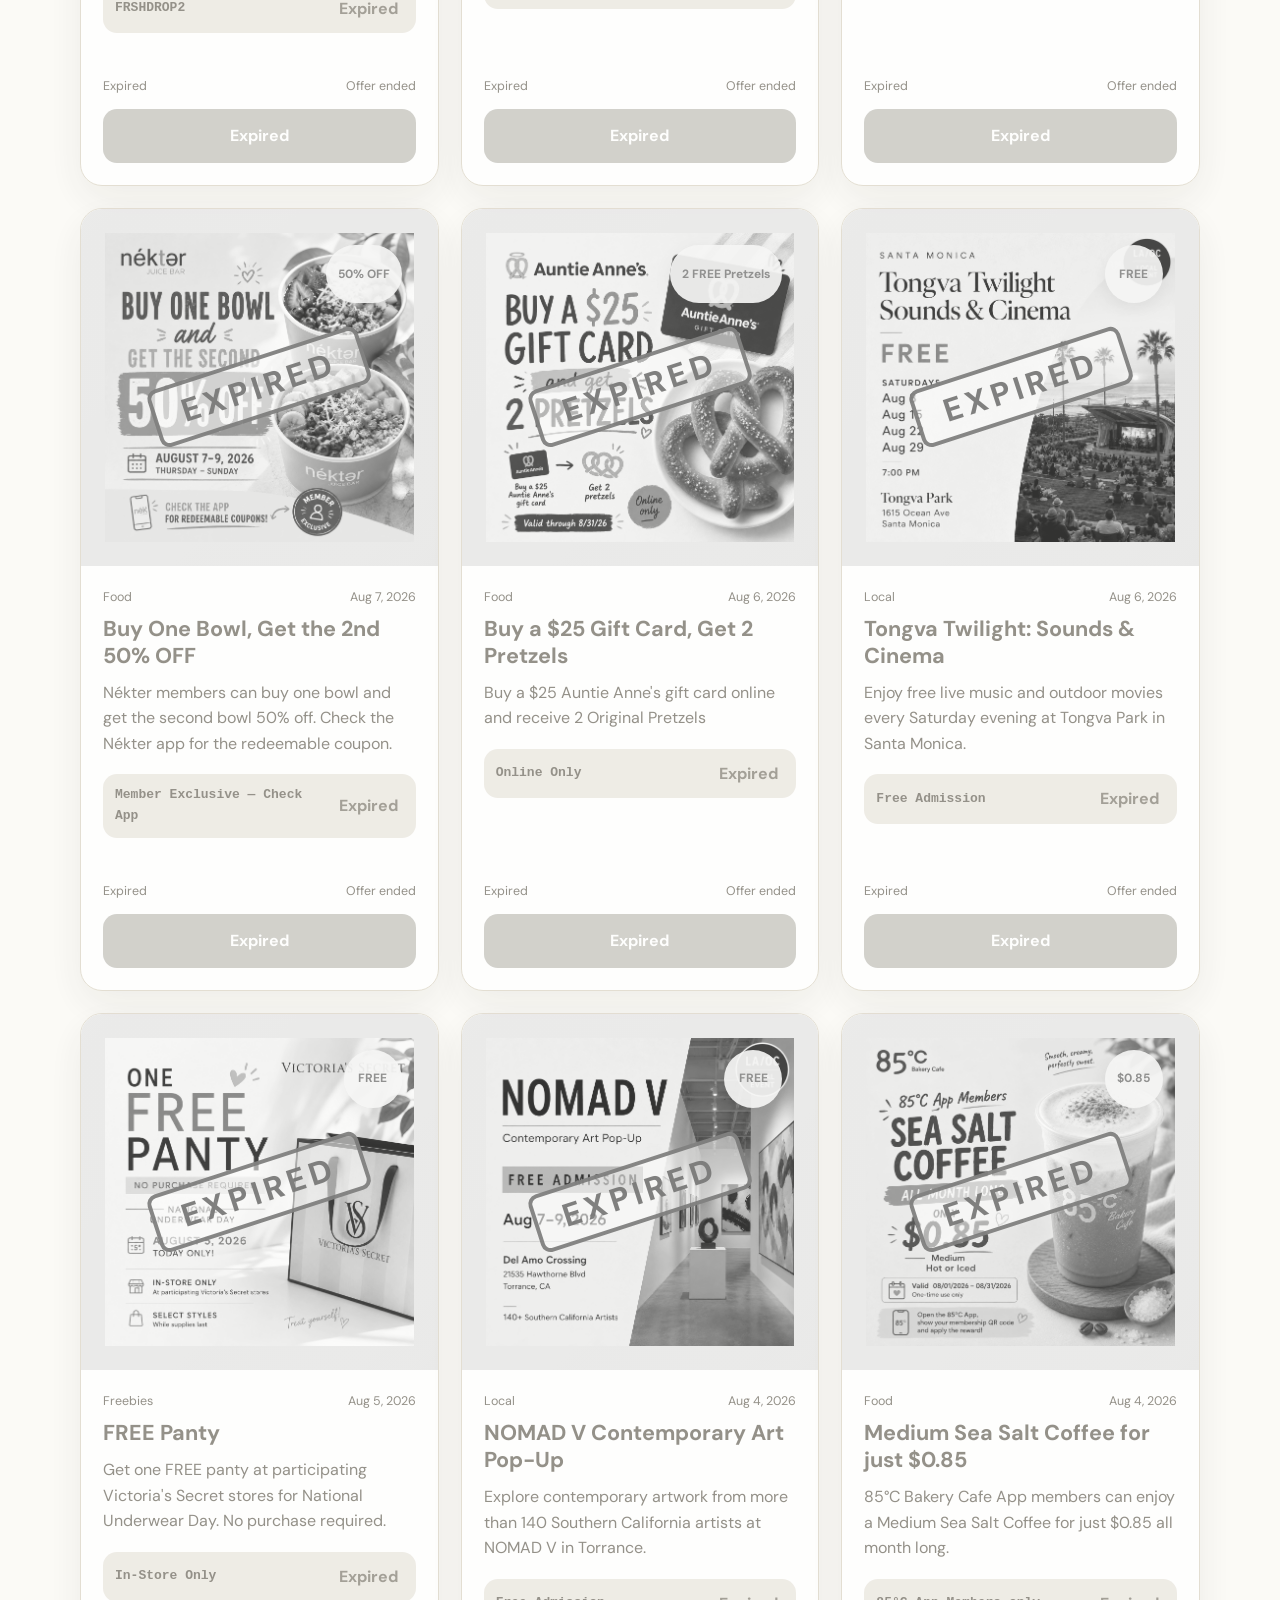
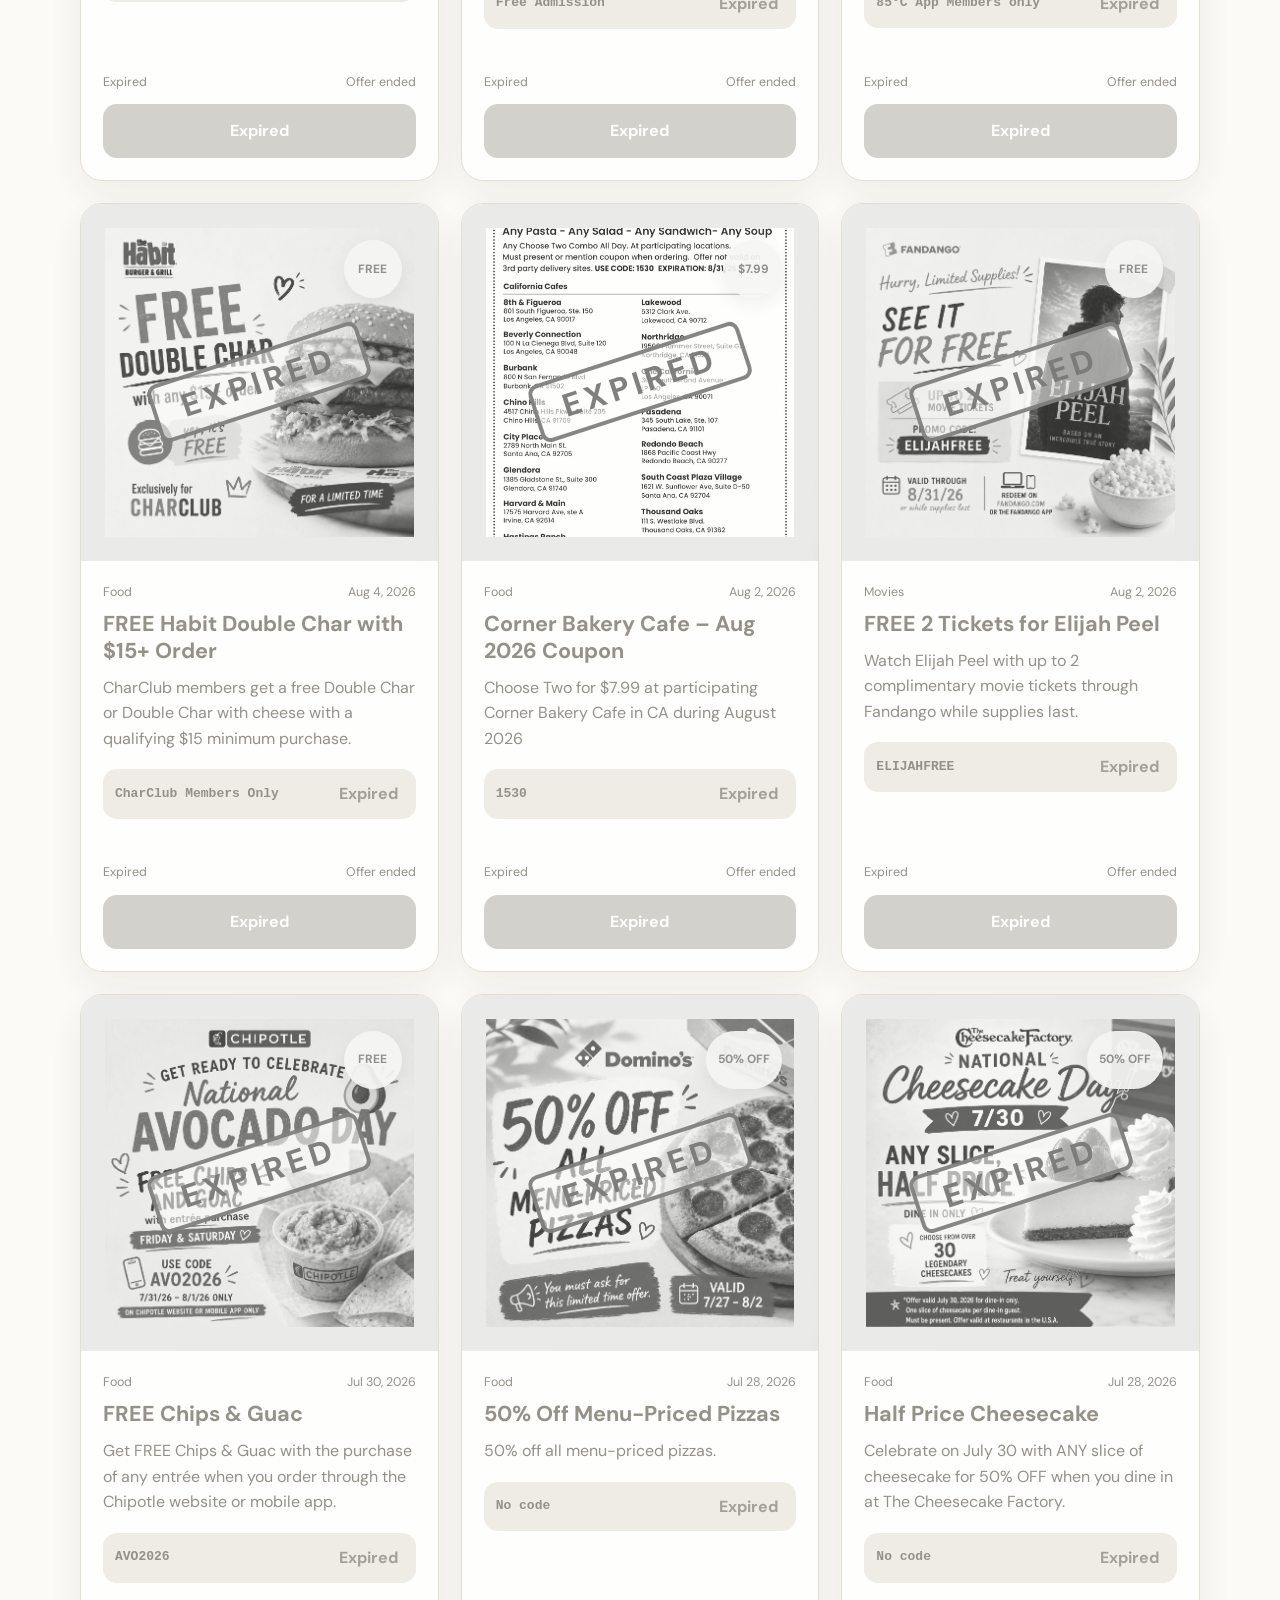
==== commit 24c1fae9: "Add $2 OFF Any Purchase — Paris Baguette deal (Nov 2 only)" ====
--- a/index.html
+++ b/index.html
@@ -228,7 +228,7 @@
   </footer>
 
 
-  <script src="script.js?v=20261101a"></script>
+  <script src="script.js?v=20261101b"></script>
   <!-- Cloudflare Web Analytics --><script type='module' src='https://static.cloudflareinsights.com/beacon.min.js' data-cf-beacon='{"token": "5988902507964d5c8f0d39f0b66d9e06"}'></script><!-- End Cloudflare Web Analytics -->
 </body>
 </html>
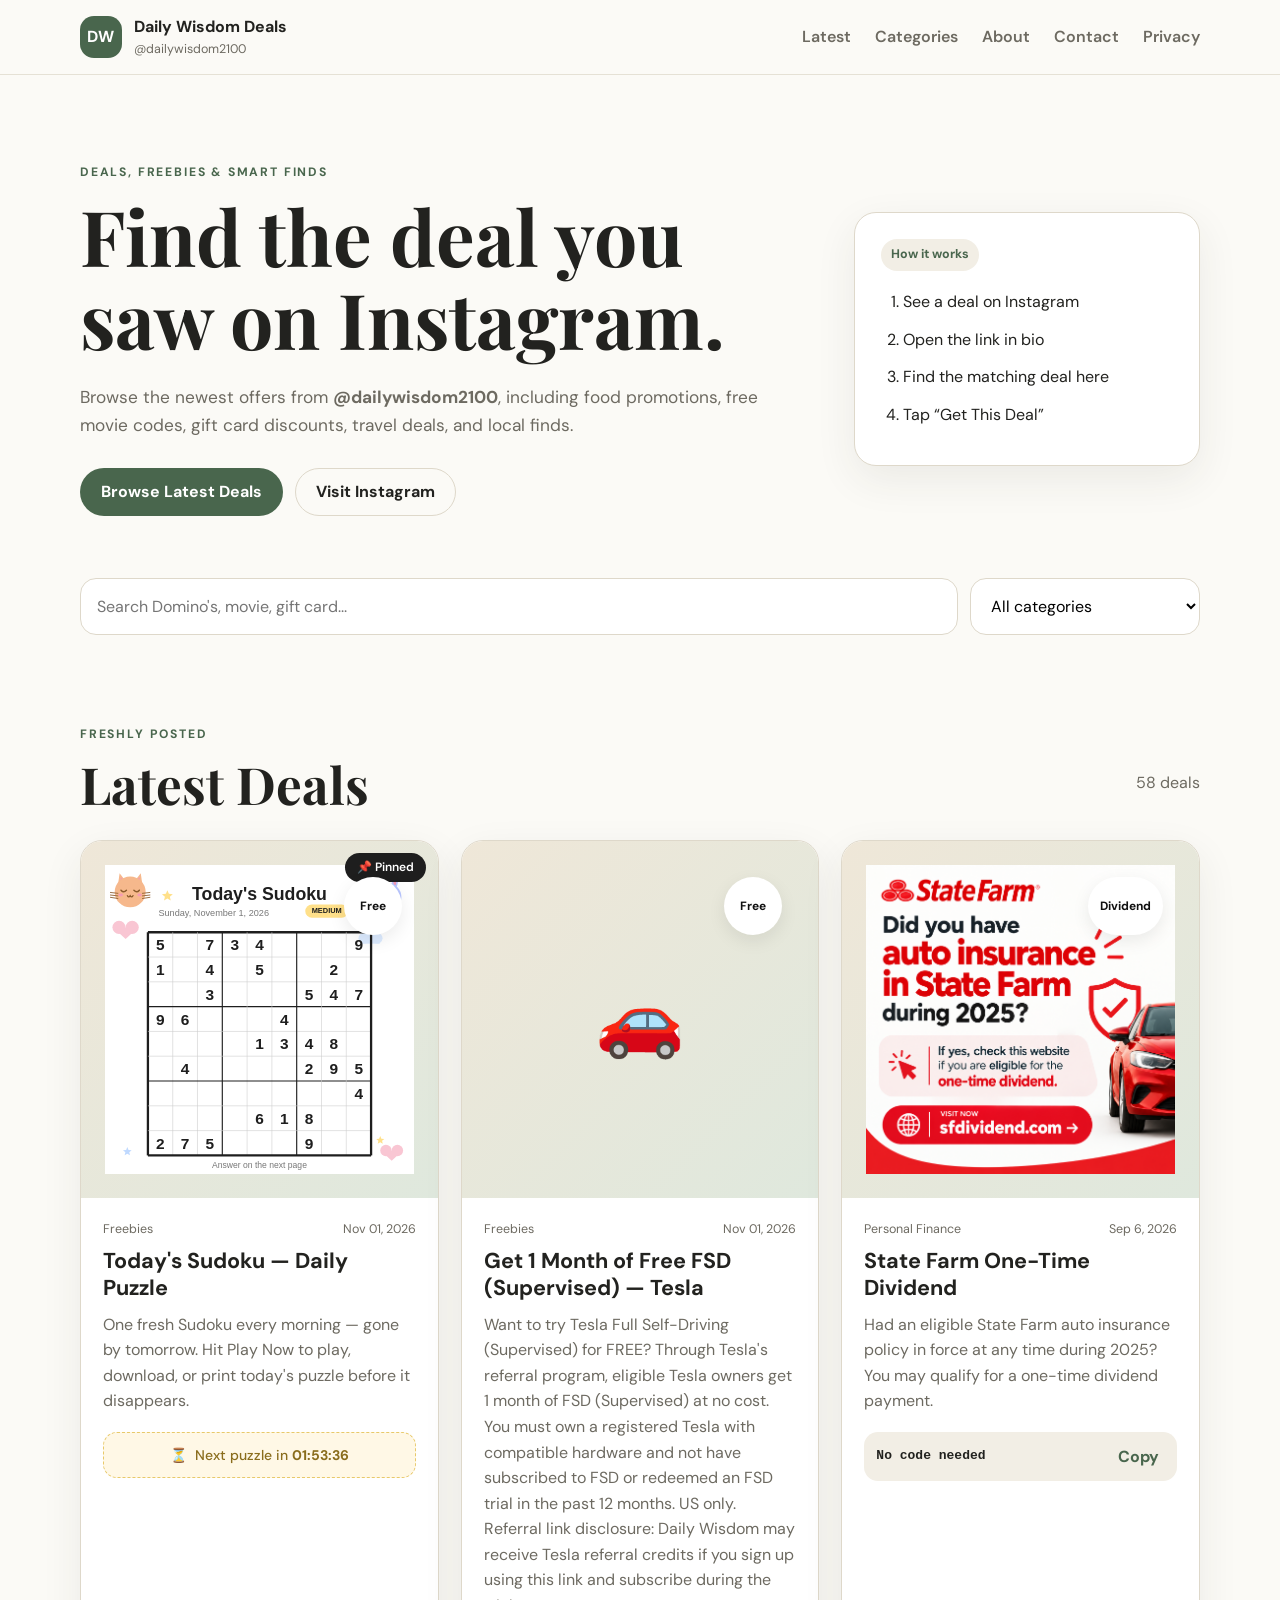
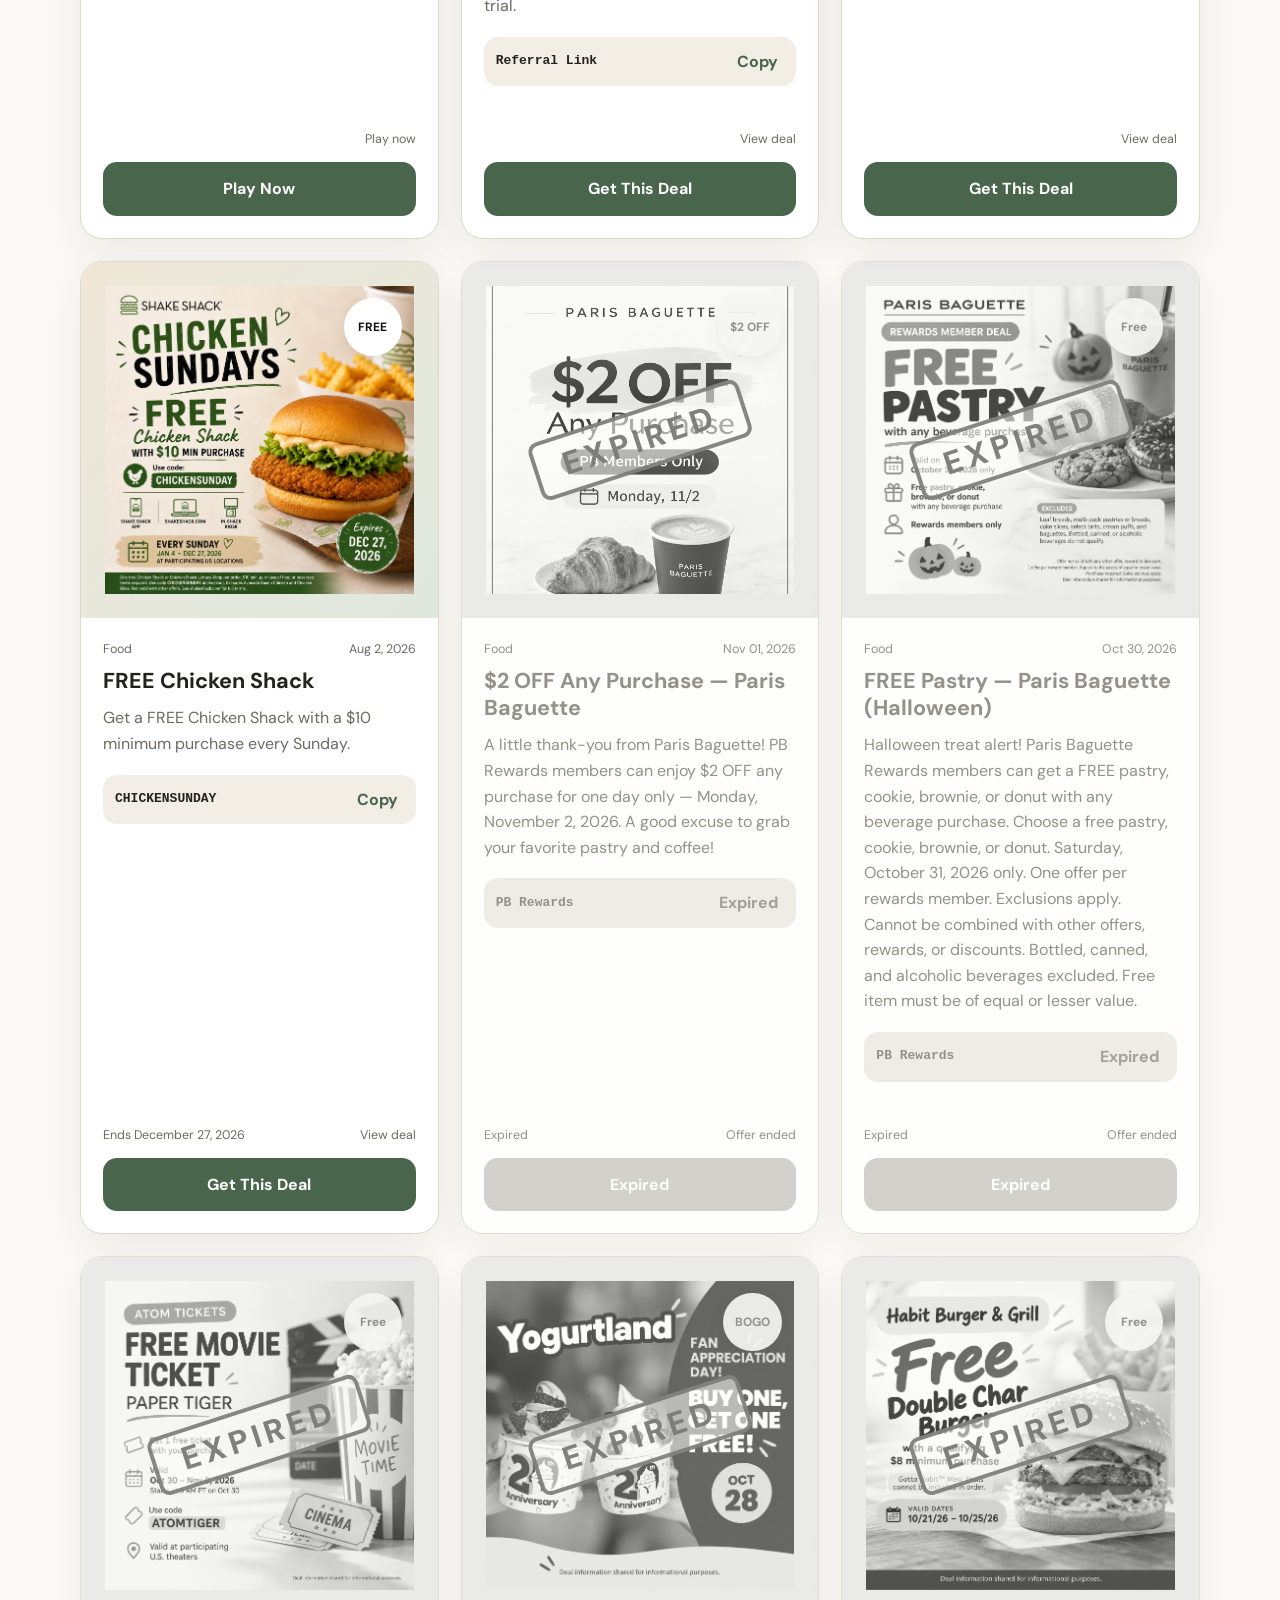
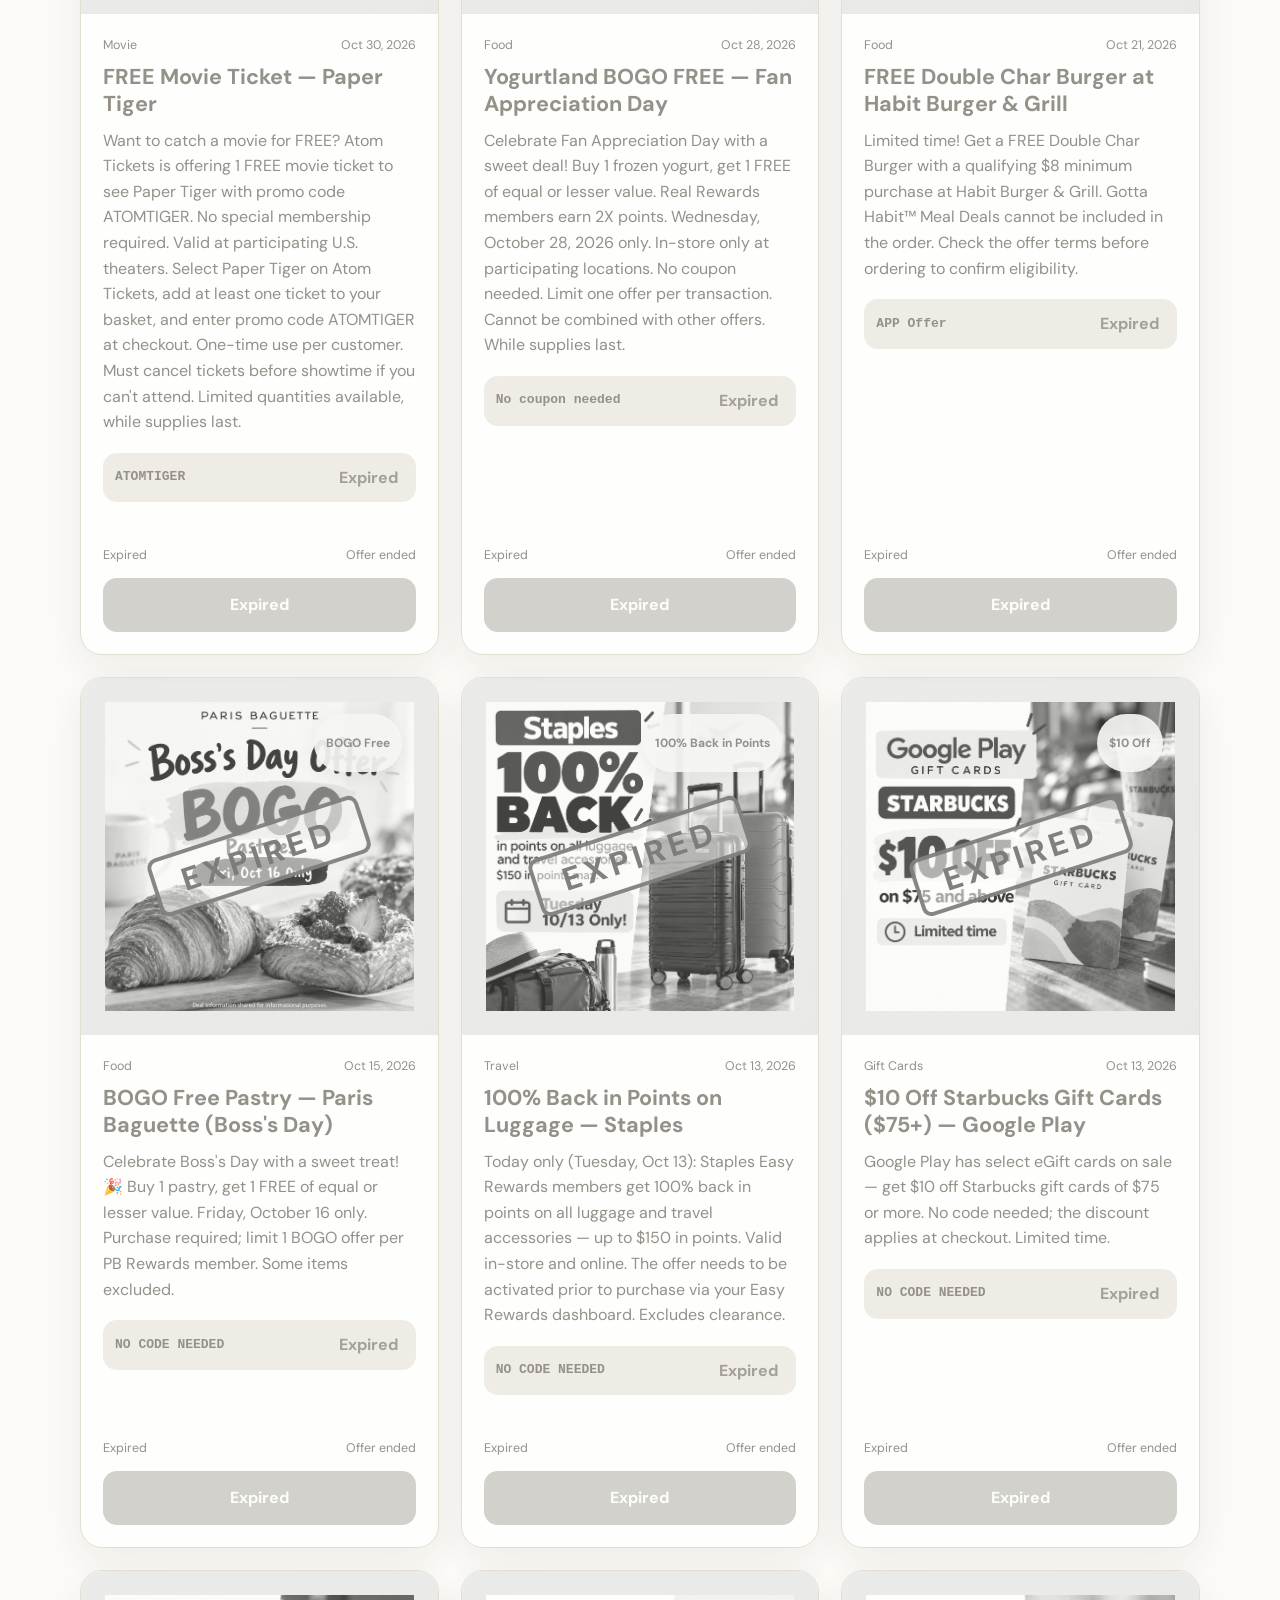
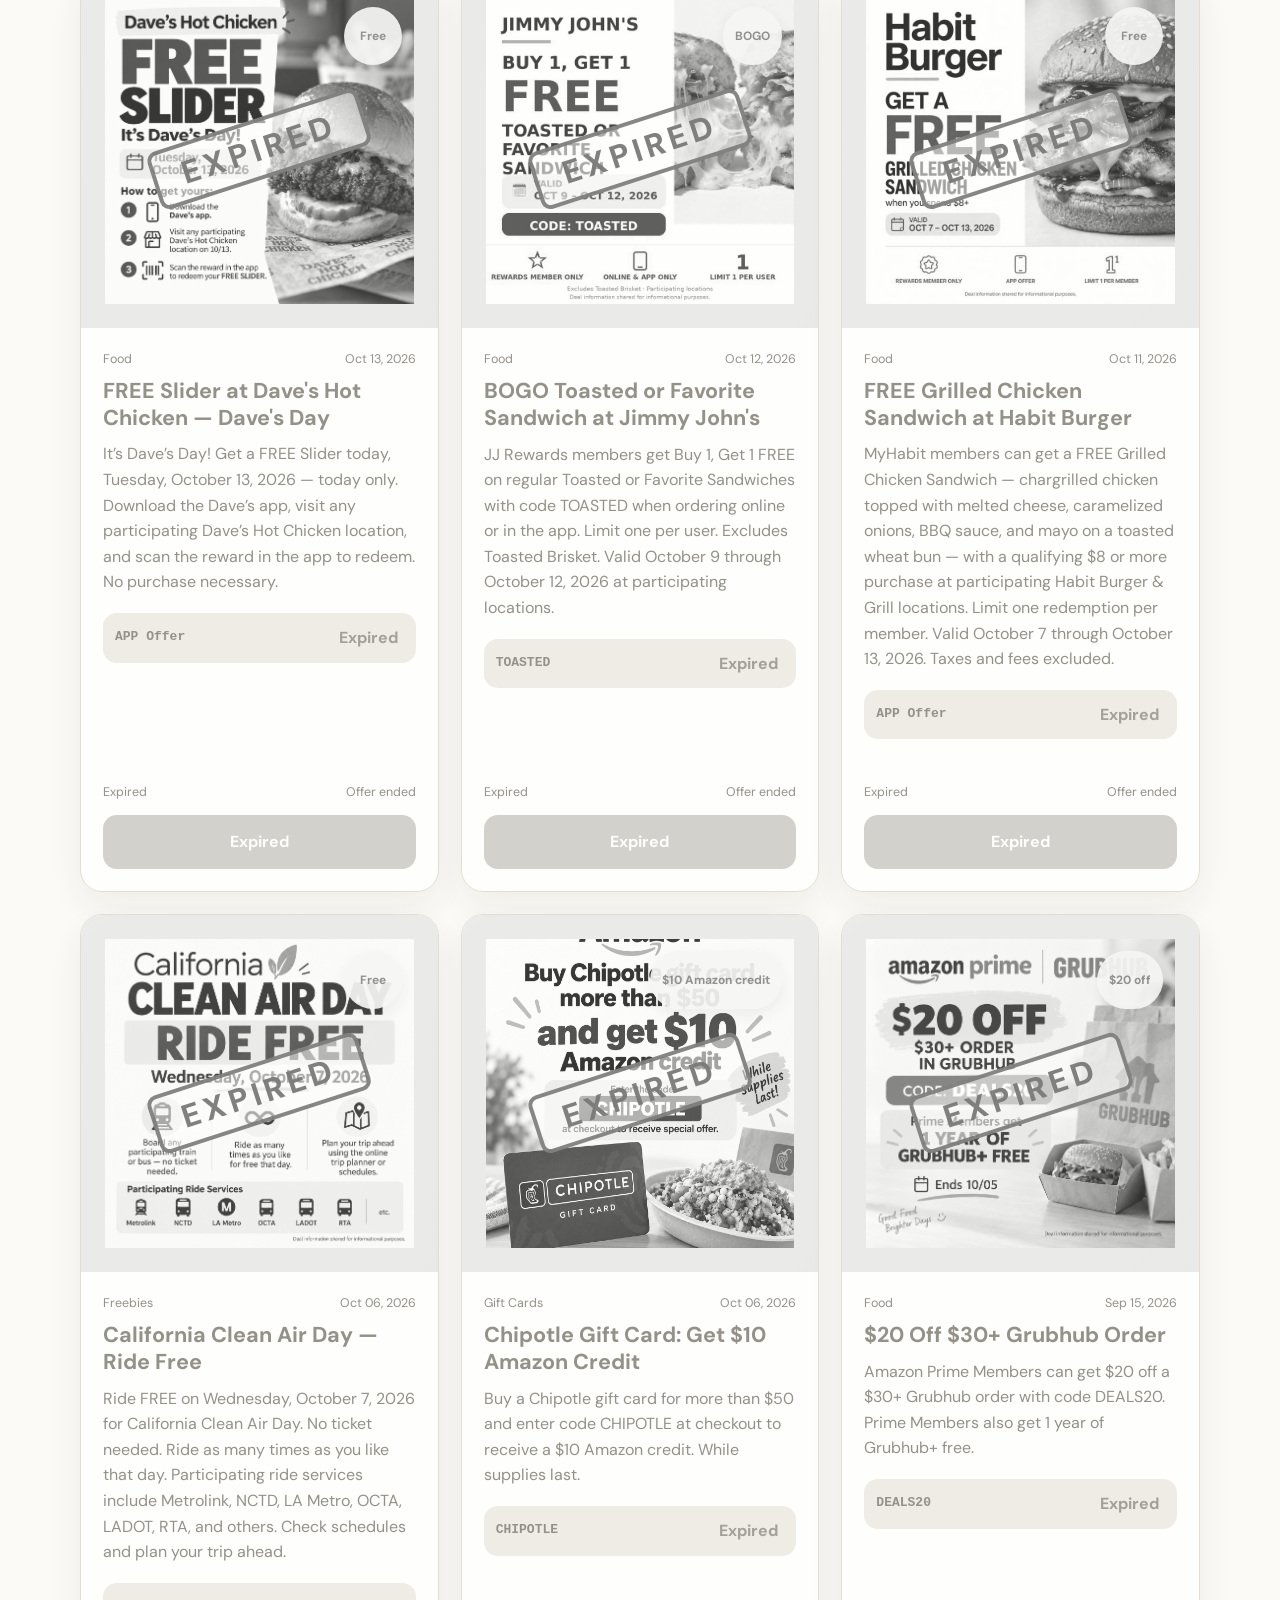
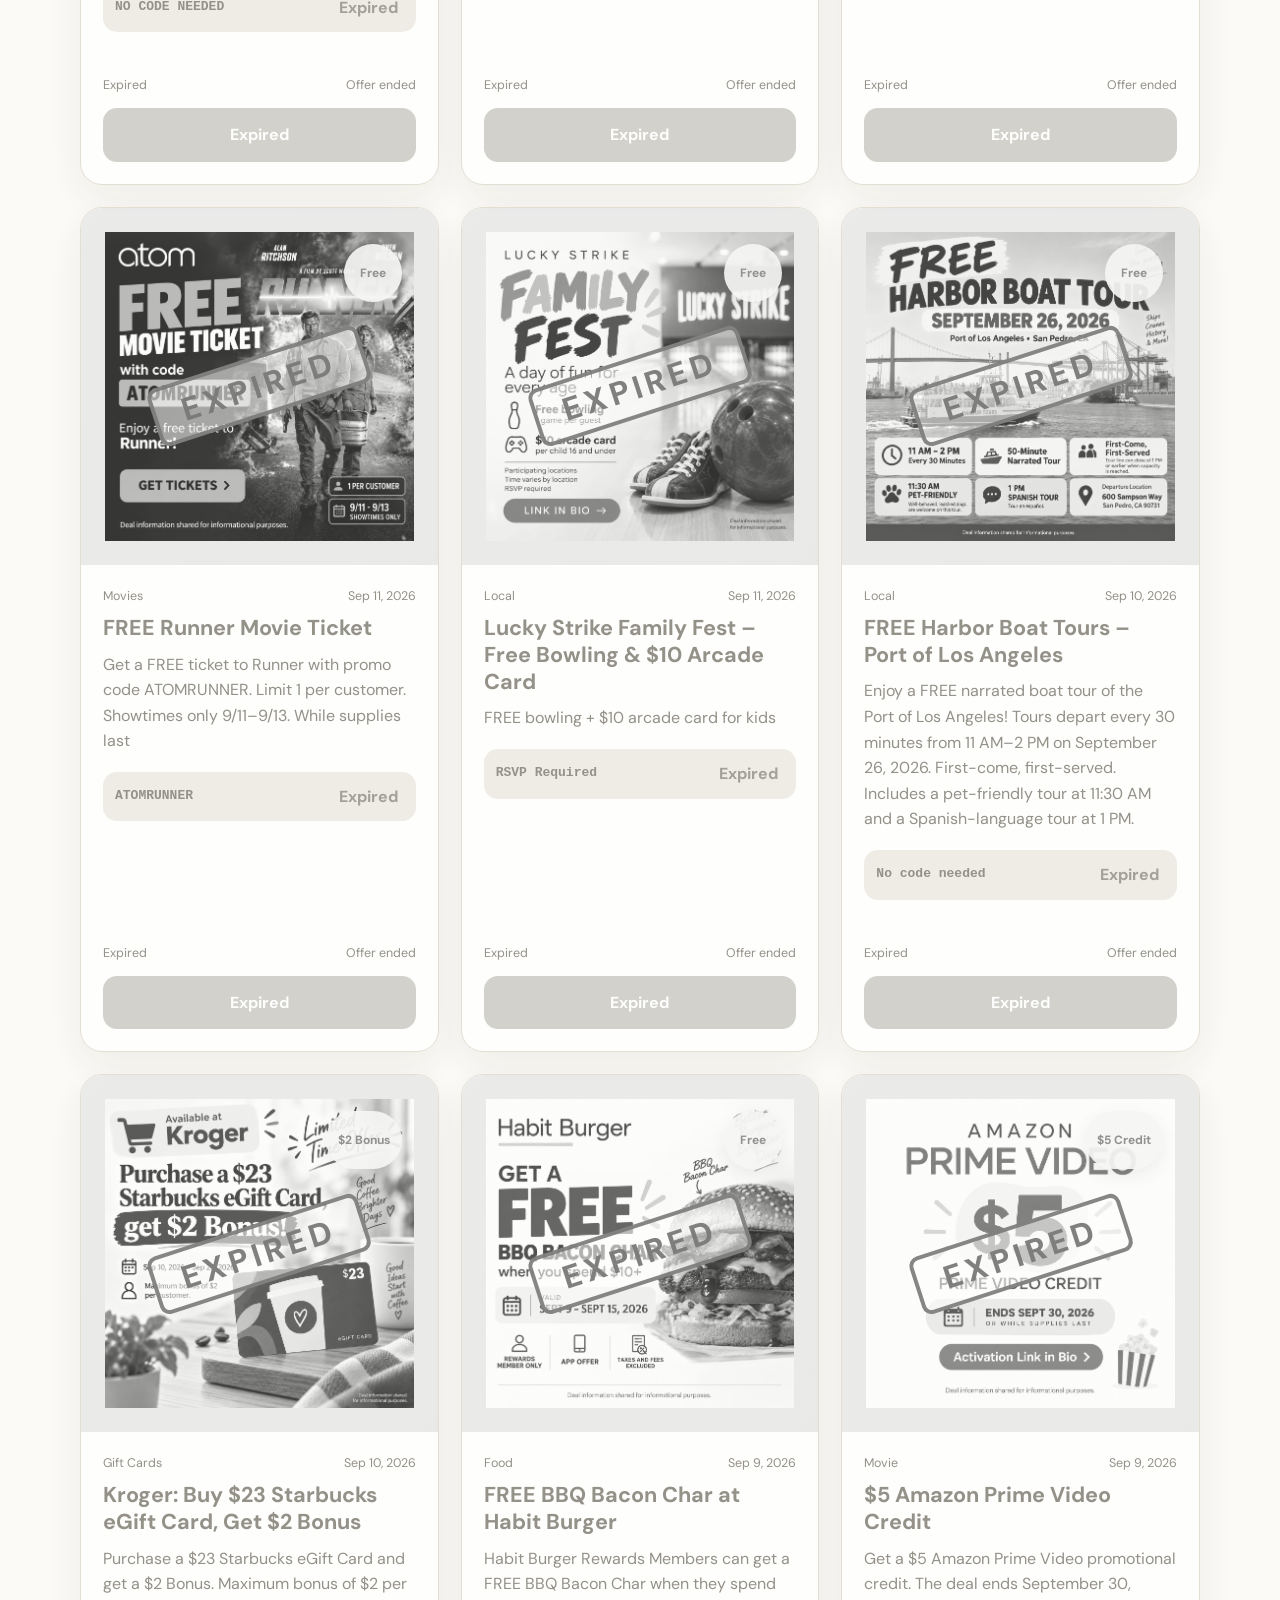
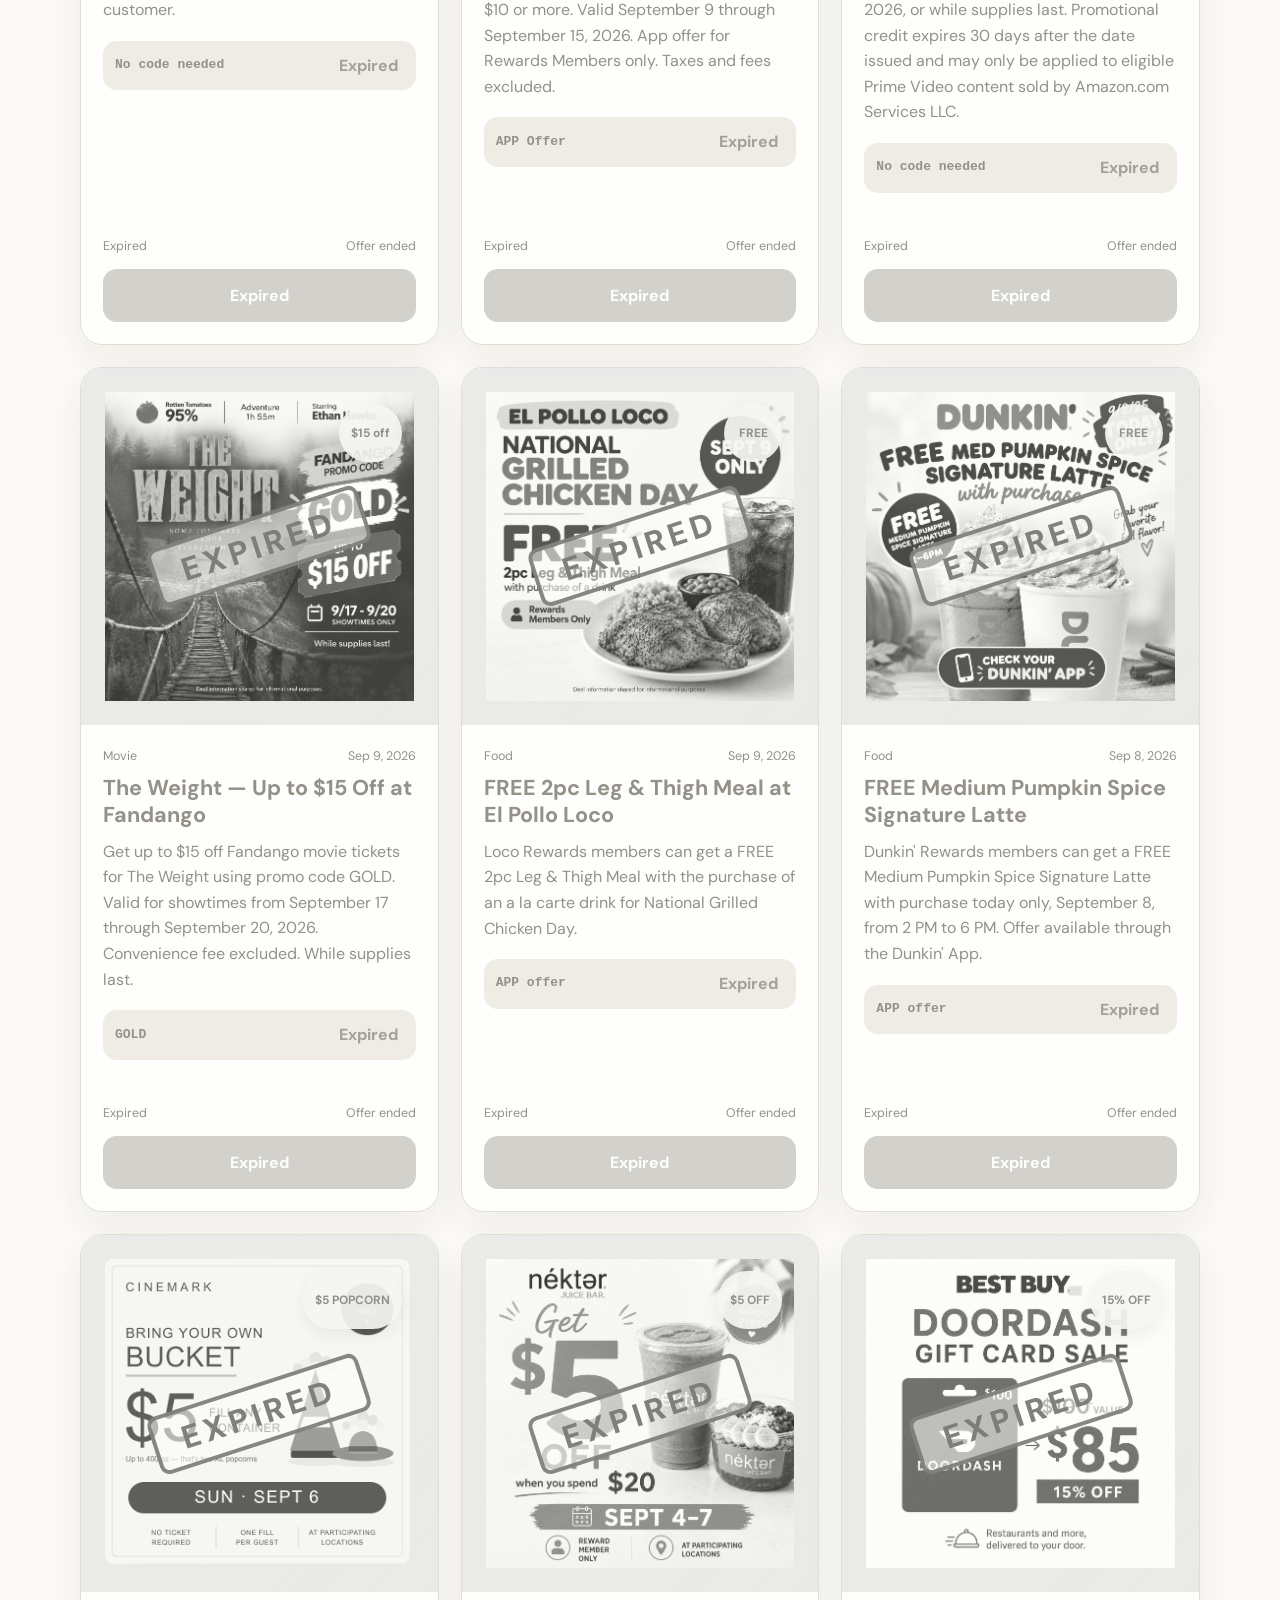
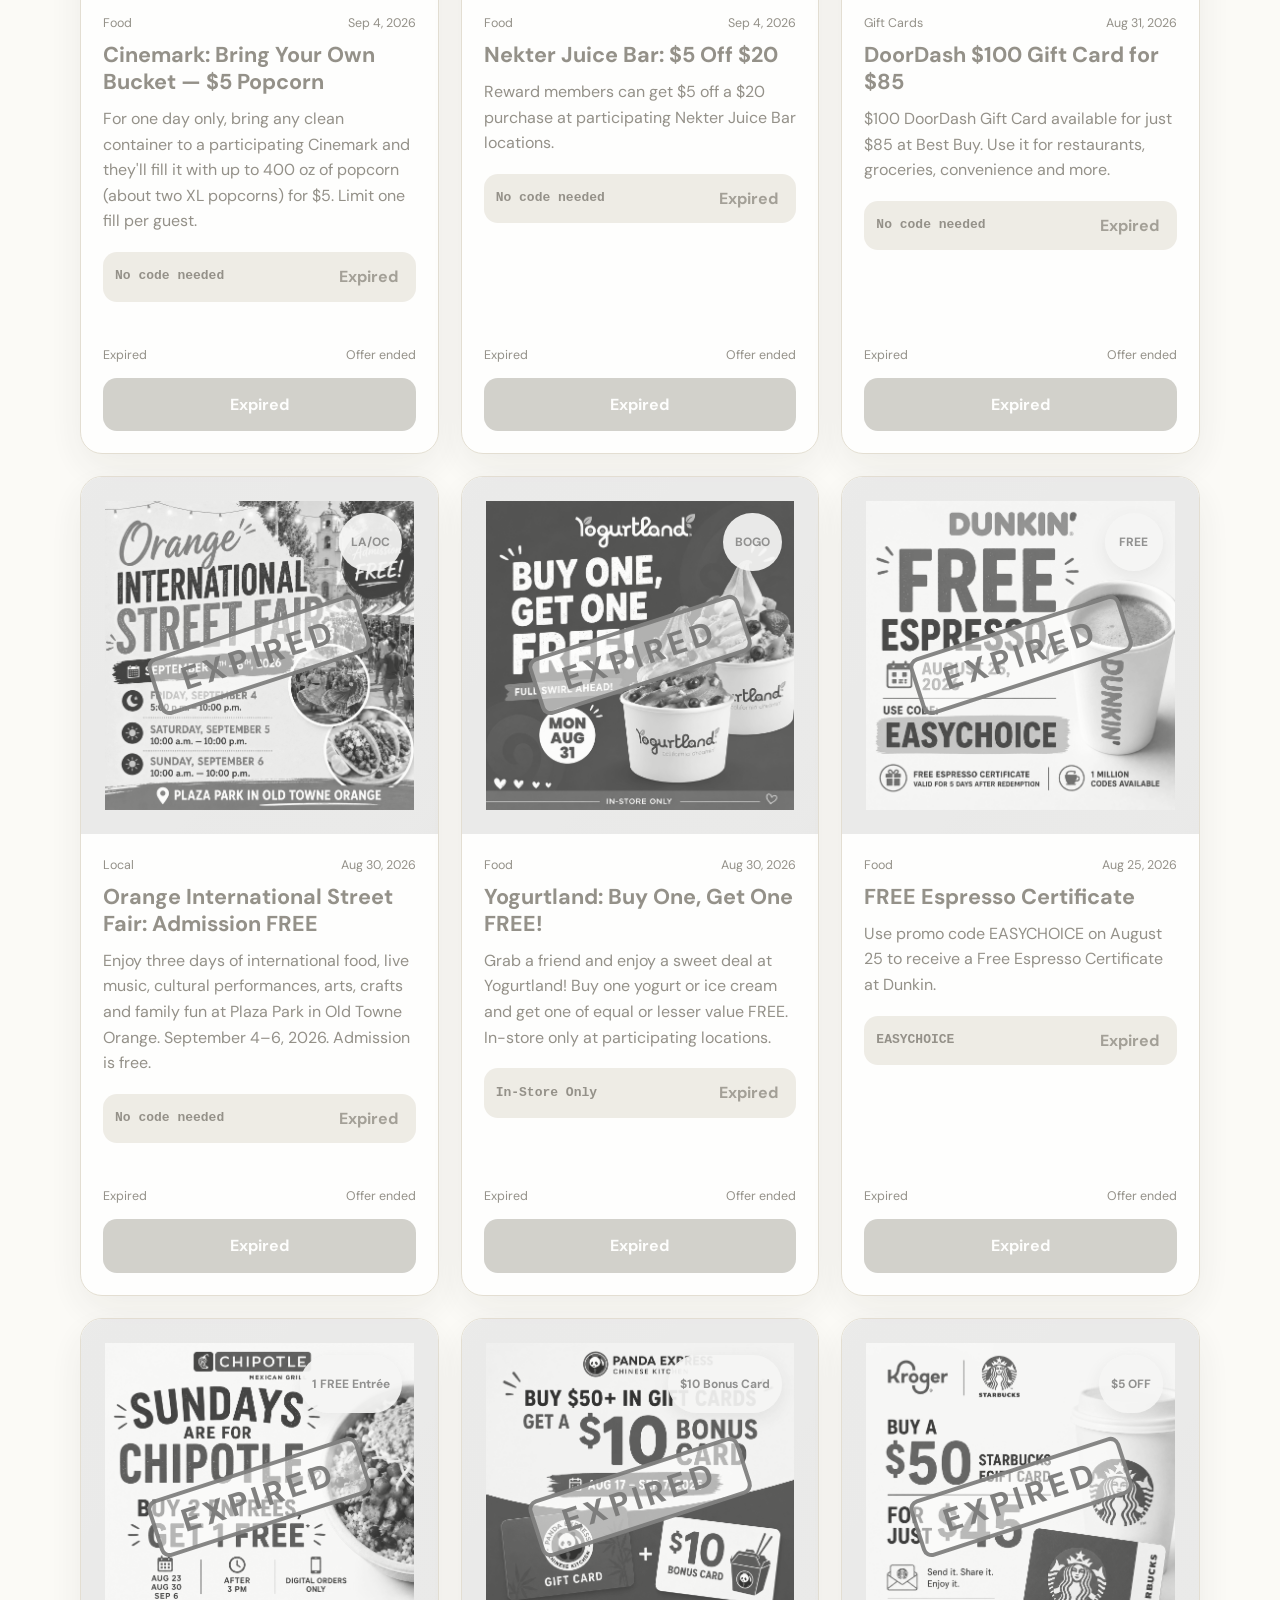
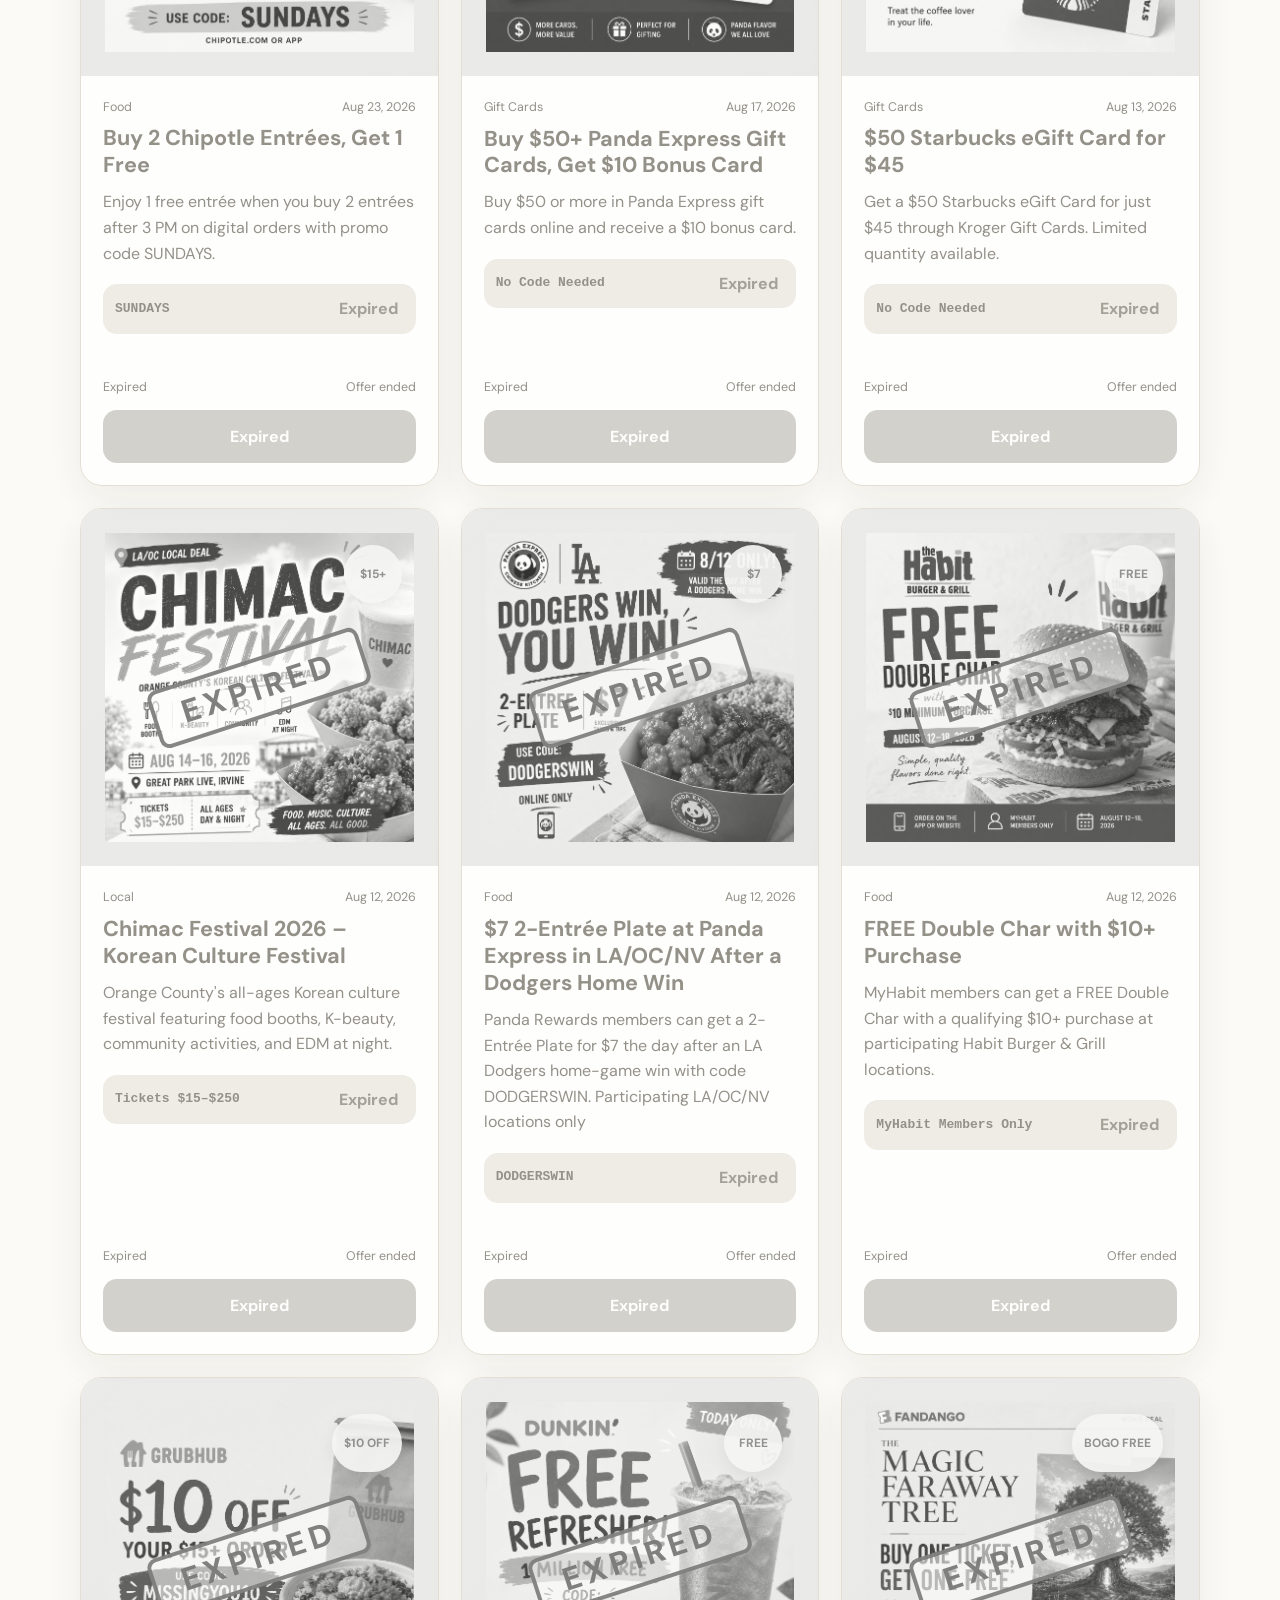
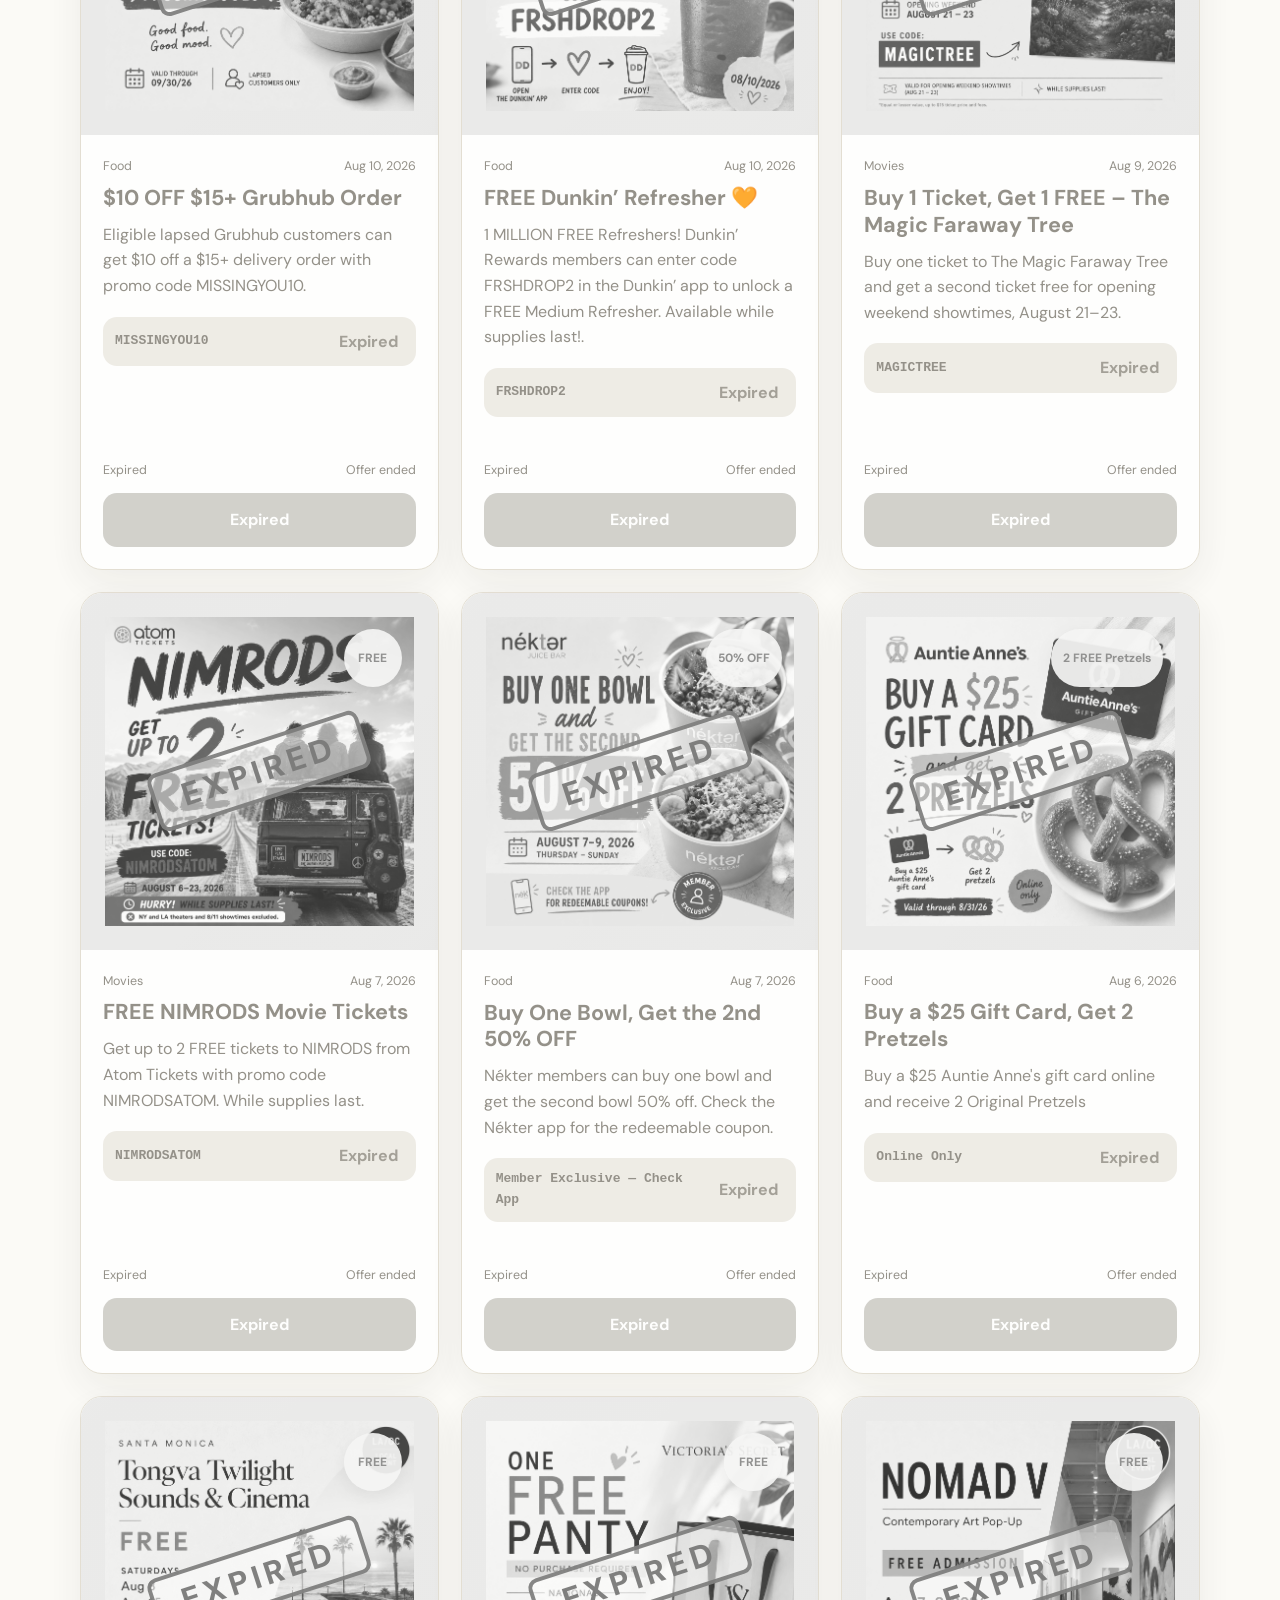
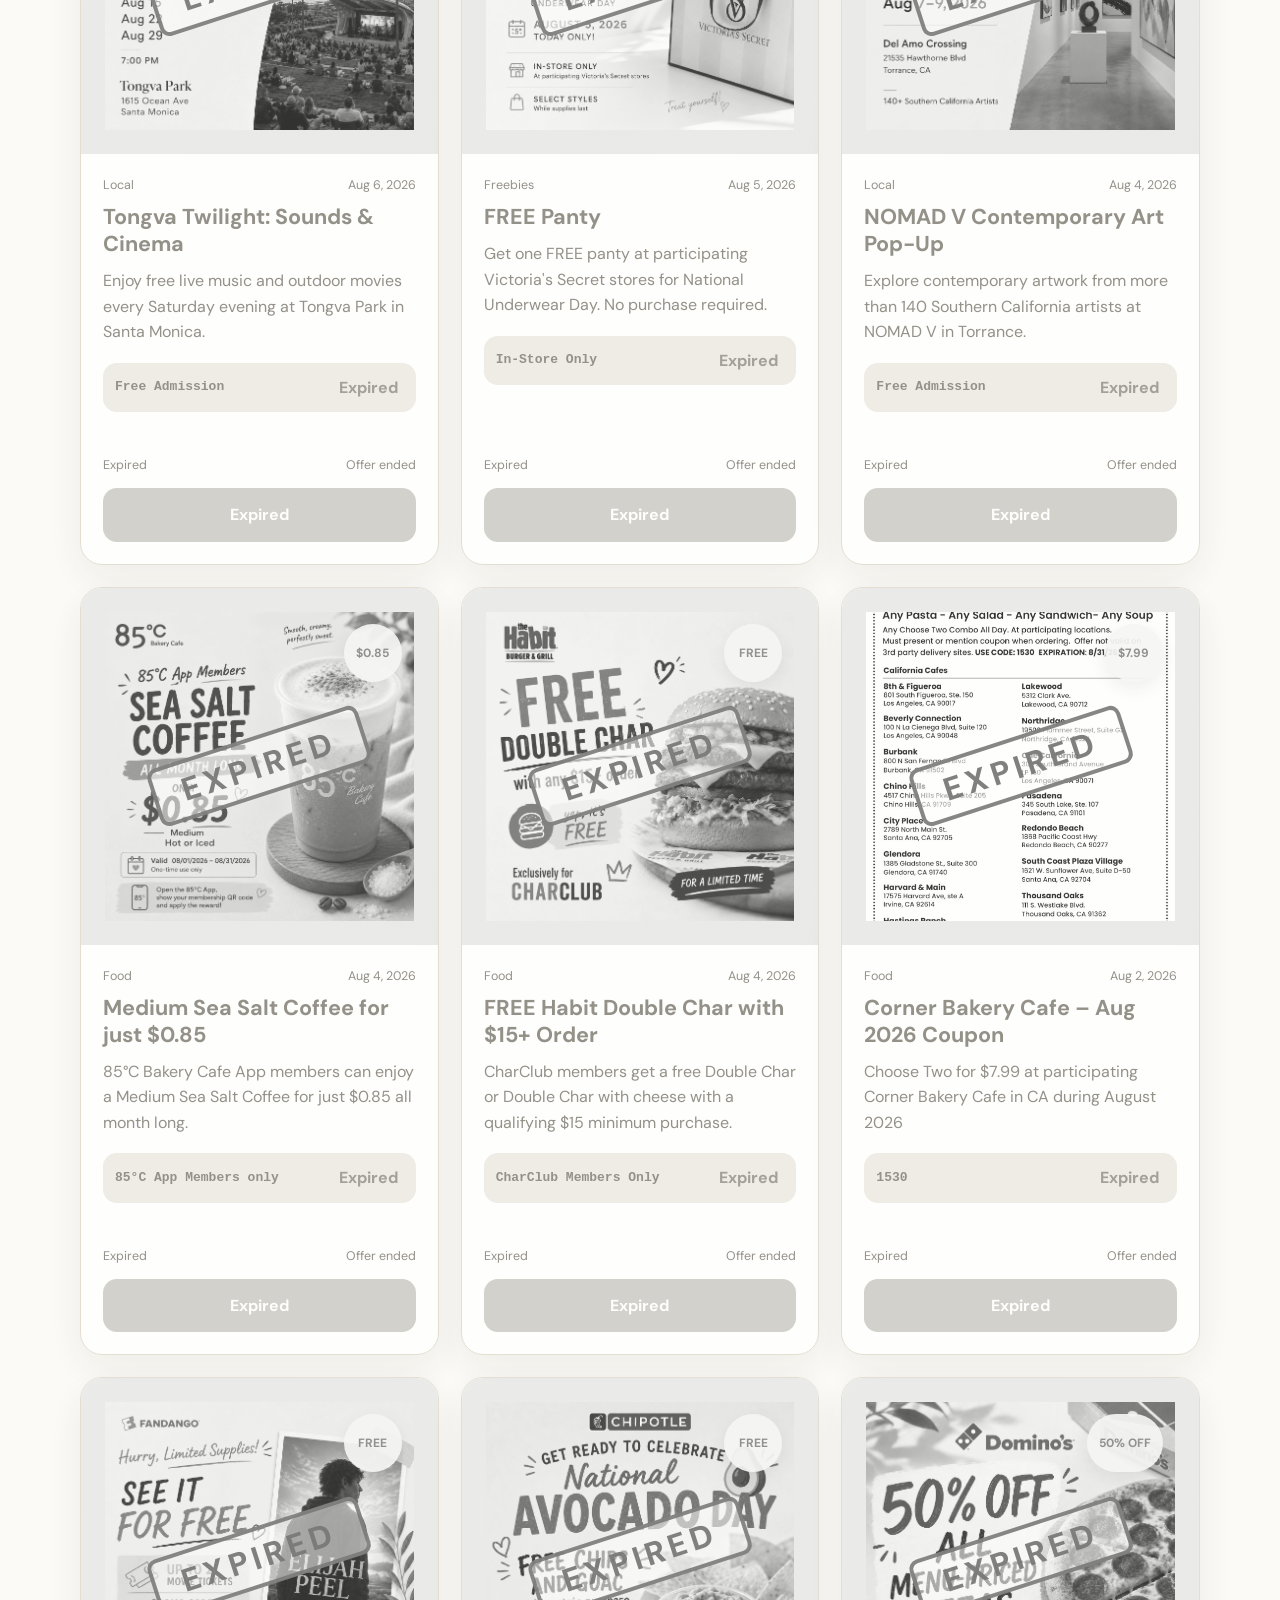
==== commit 0ba8a859: "Add Tesla FSD 1 month free referral deal" ====
--- a/index.html
+++ b/index.html
@@ -228,7 +228,7 @@
   </footer>
 
 
-  <script src="script.js?v=20261101b"></script>
+  <script src="script.js?v=20261101c"></script>
   <!-- Cloudflare Web Analytics --><script type='module' src='https://static.cloudflareinsights.com/beacon.min.js' data-cf-beacon='{"token": "5988902507964d5c8f0d39f0b66d9e06"}'></script><!-- End Cloudflare Web Analytics -->
 </body>
 </html>
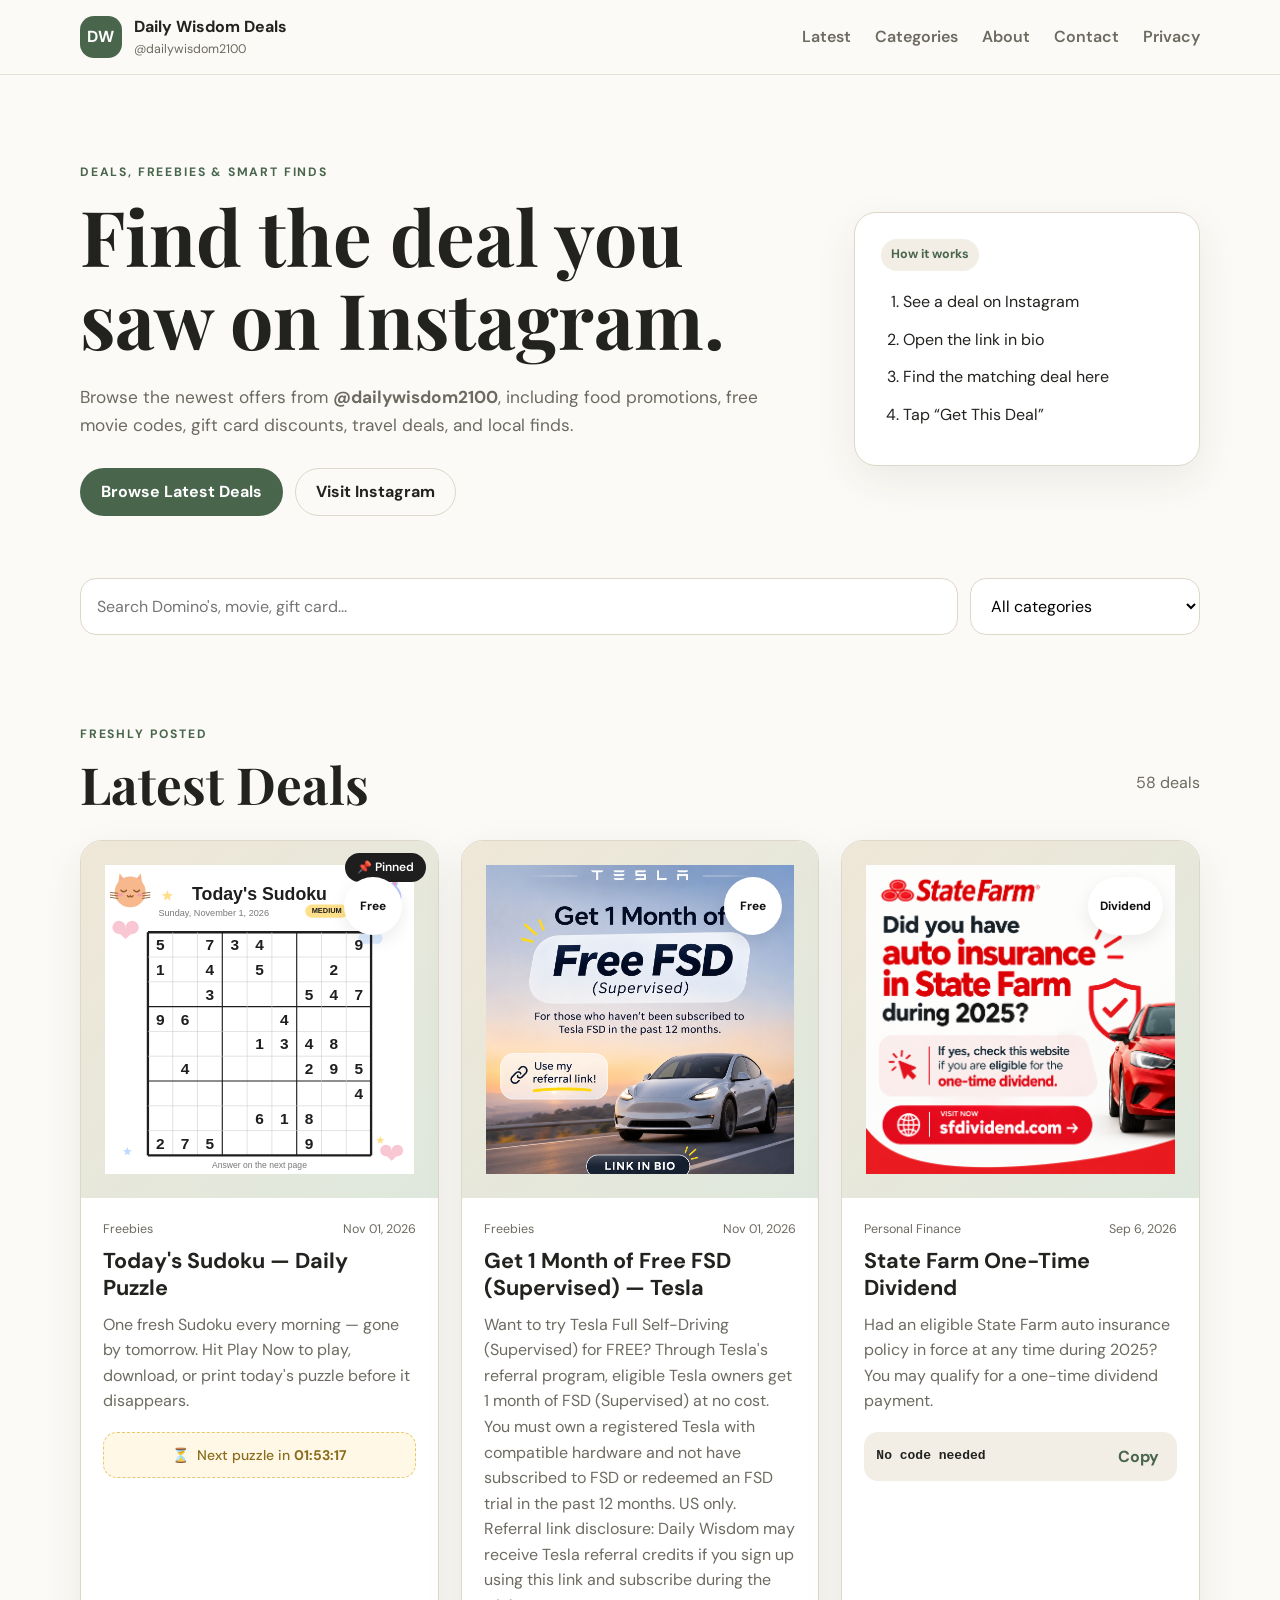
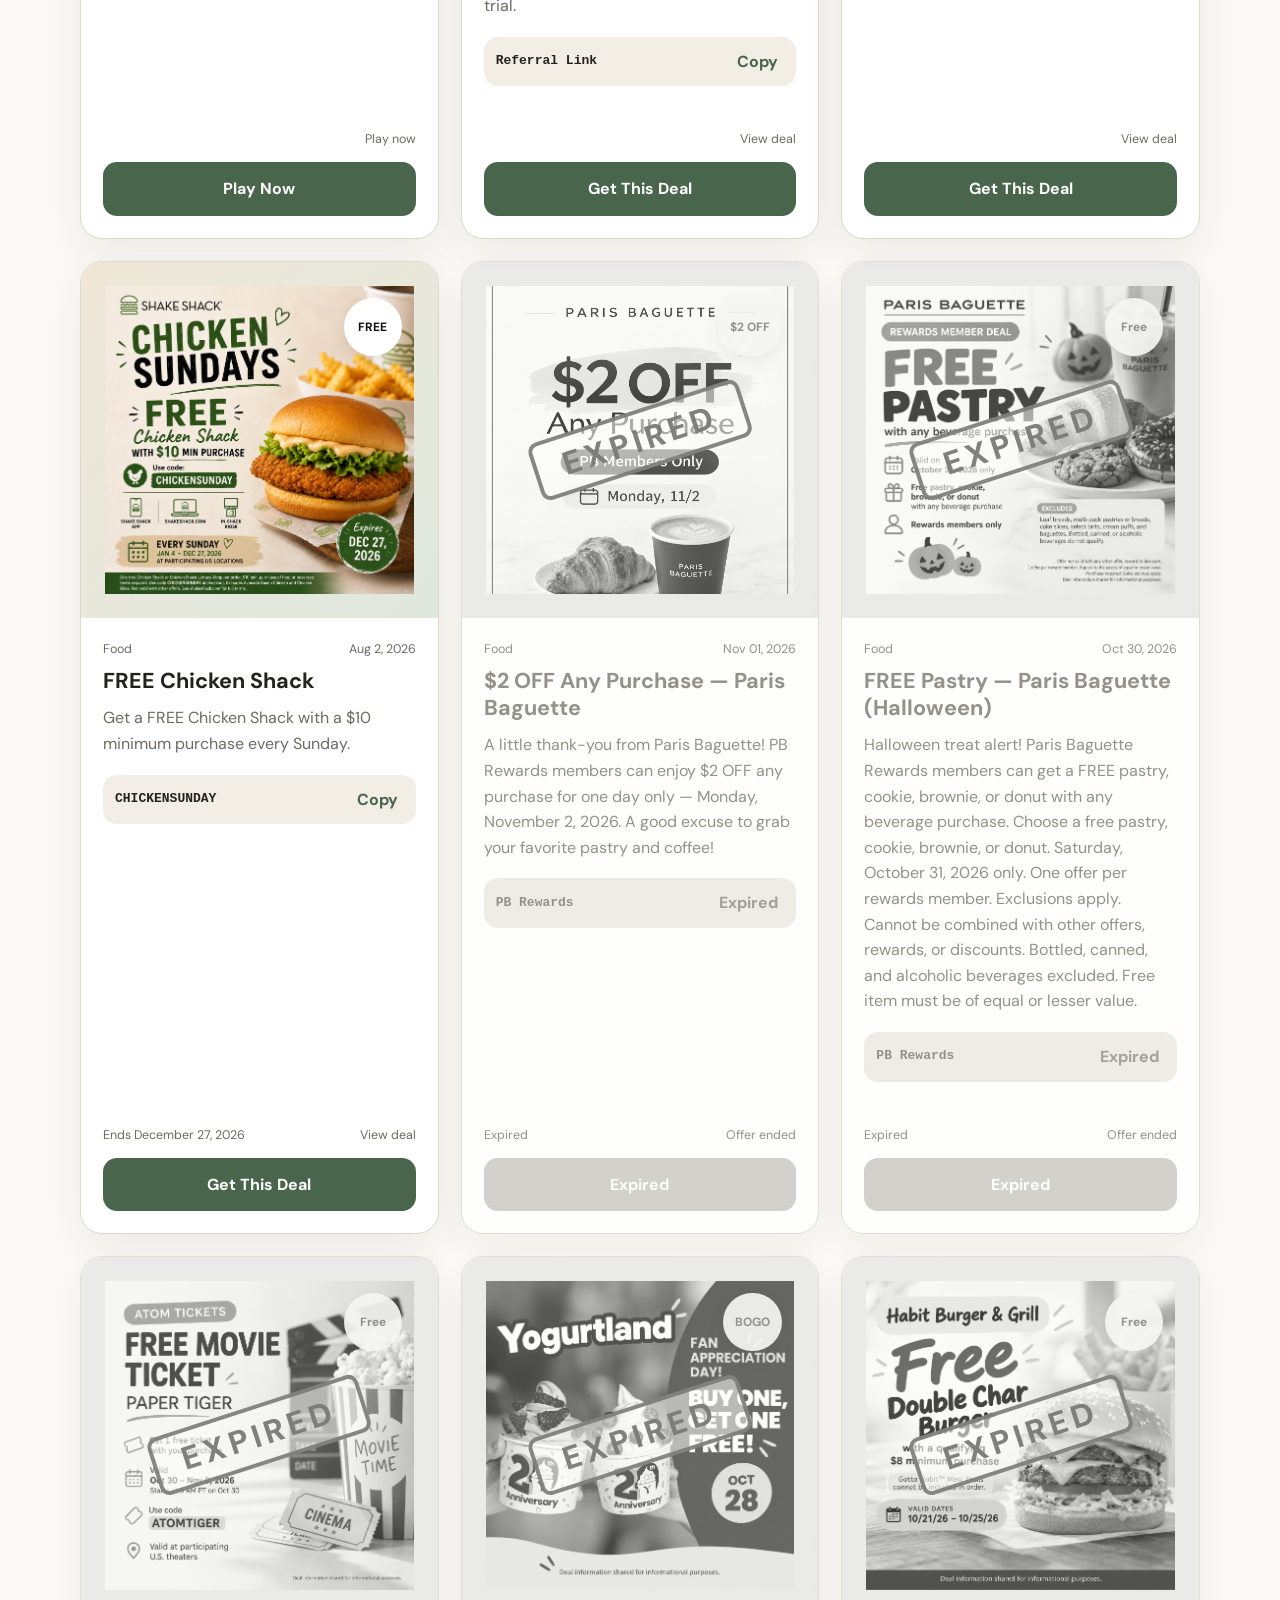
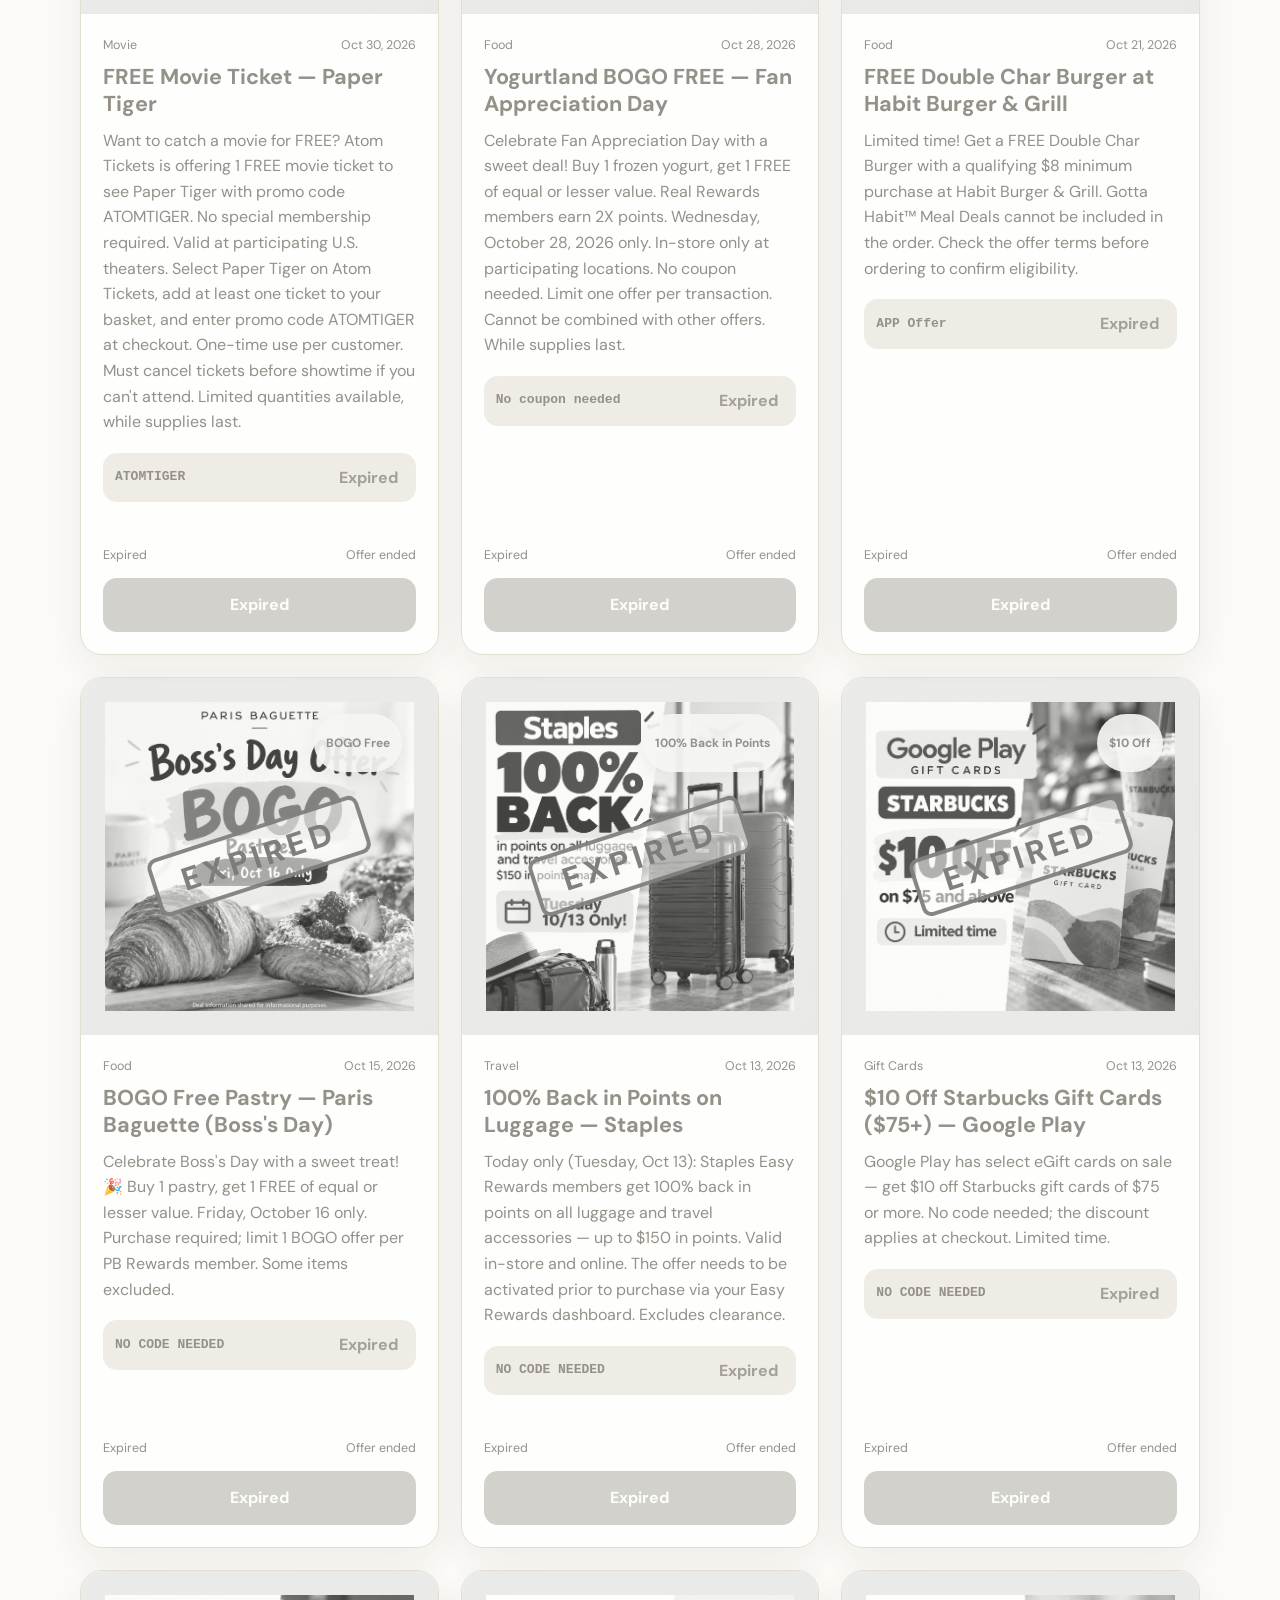
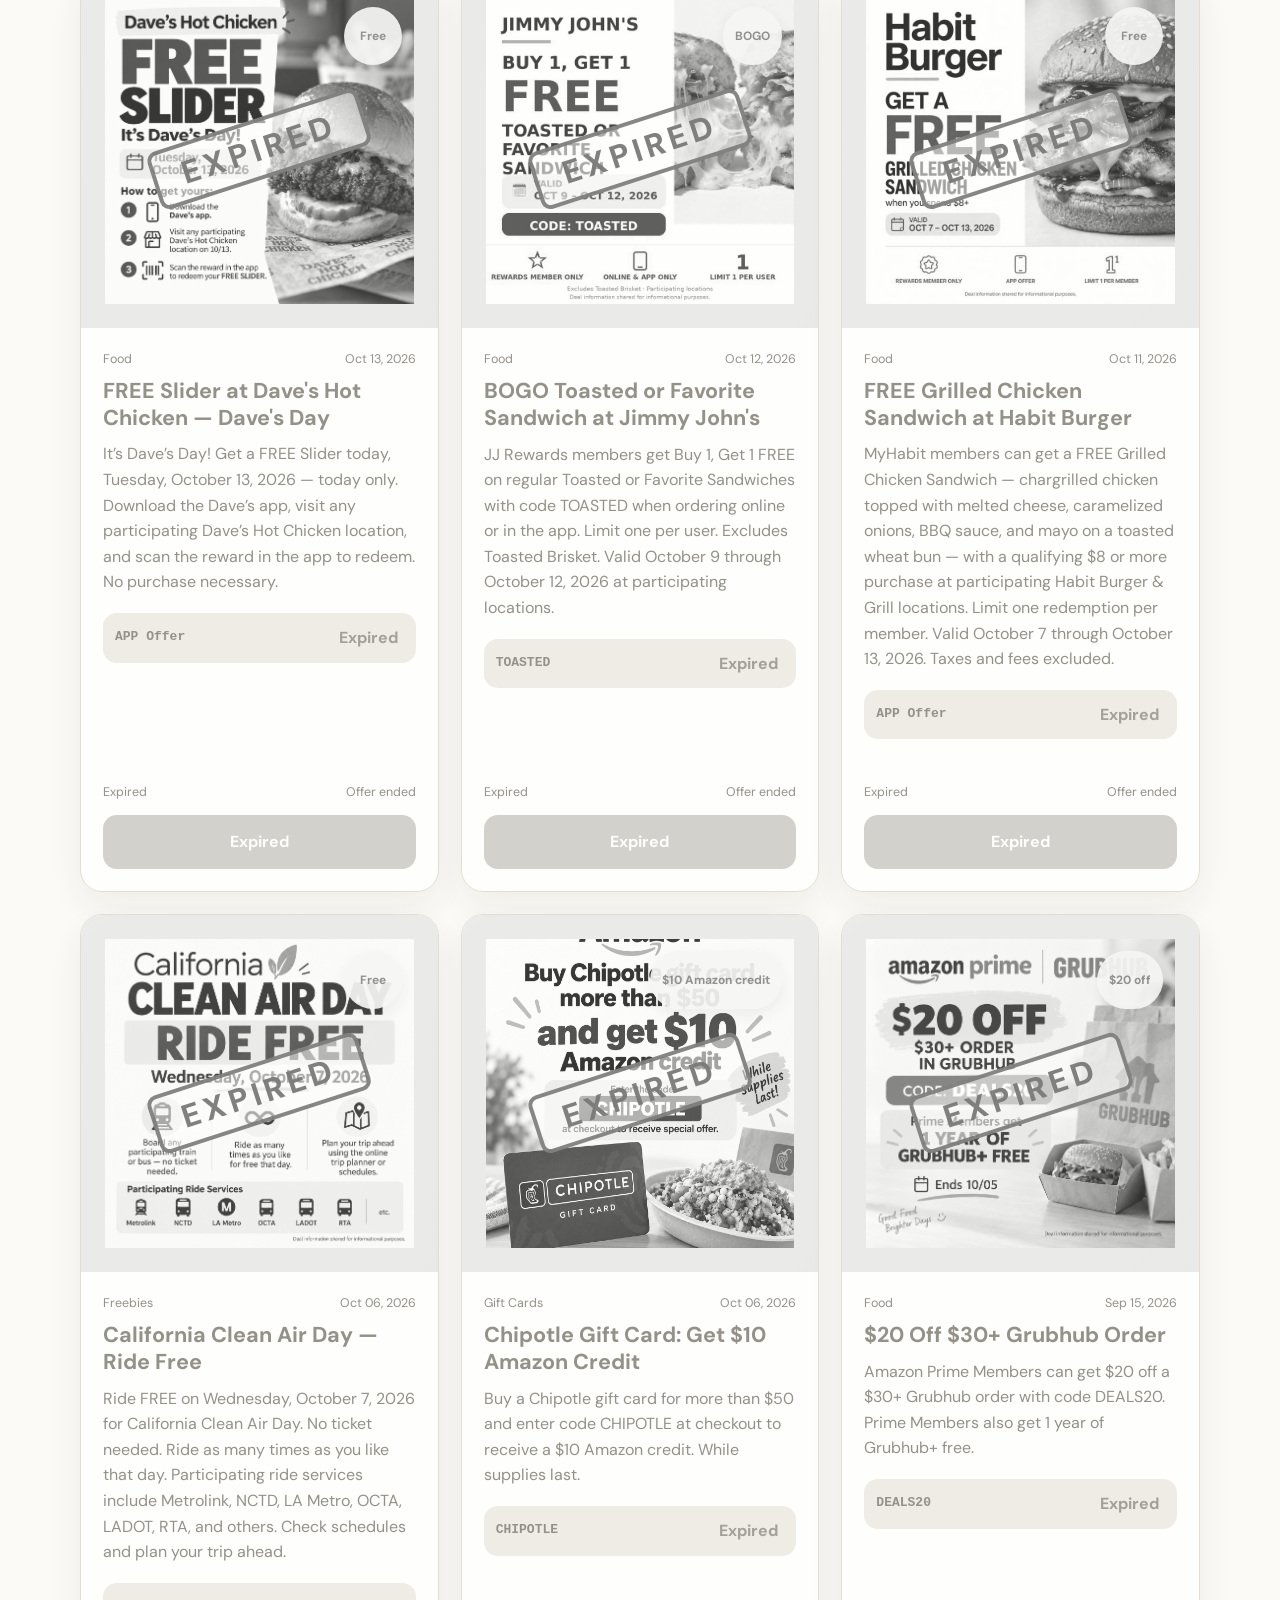
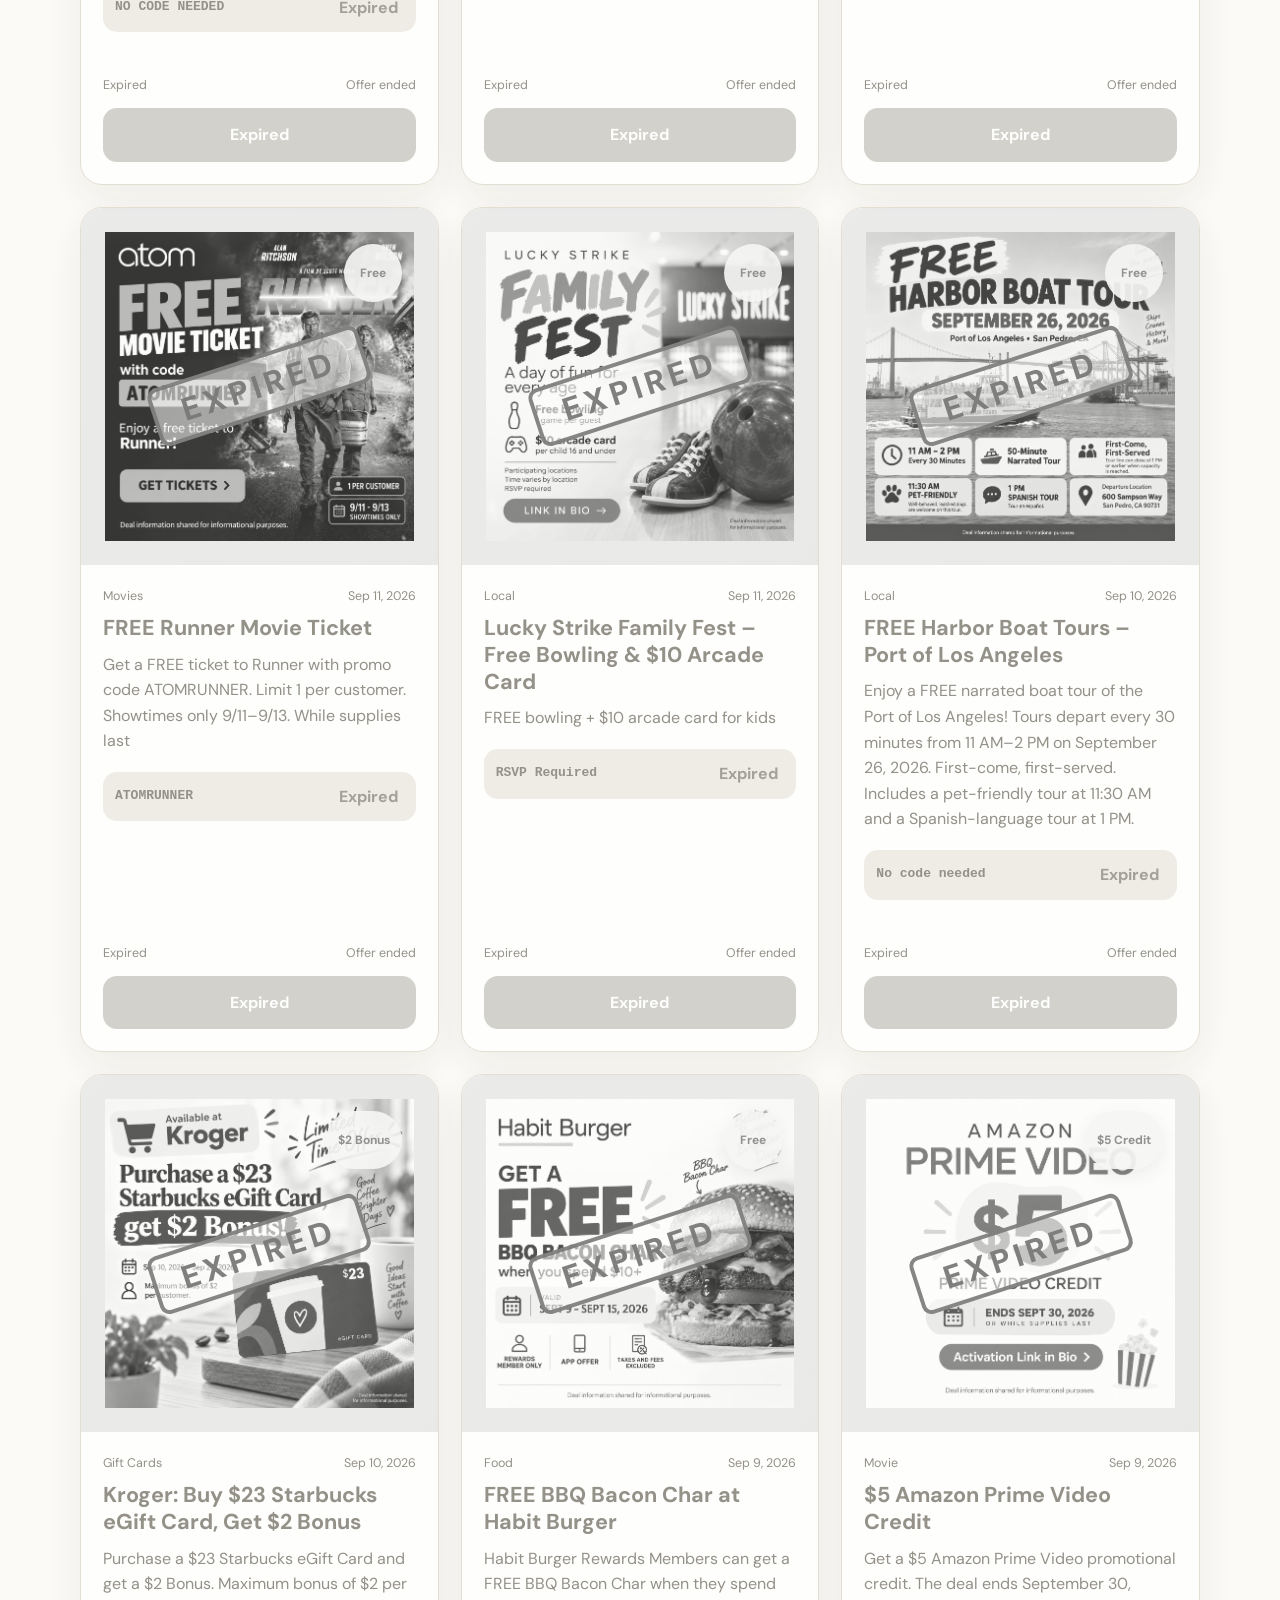
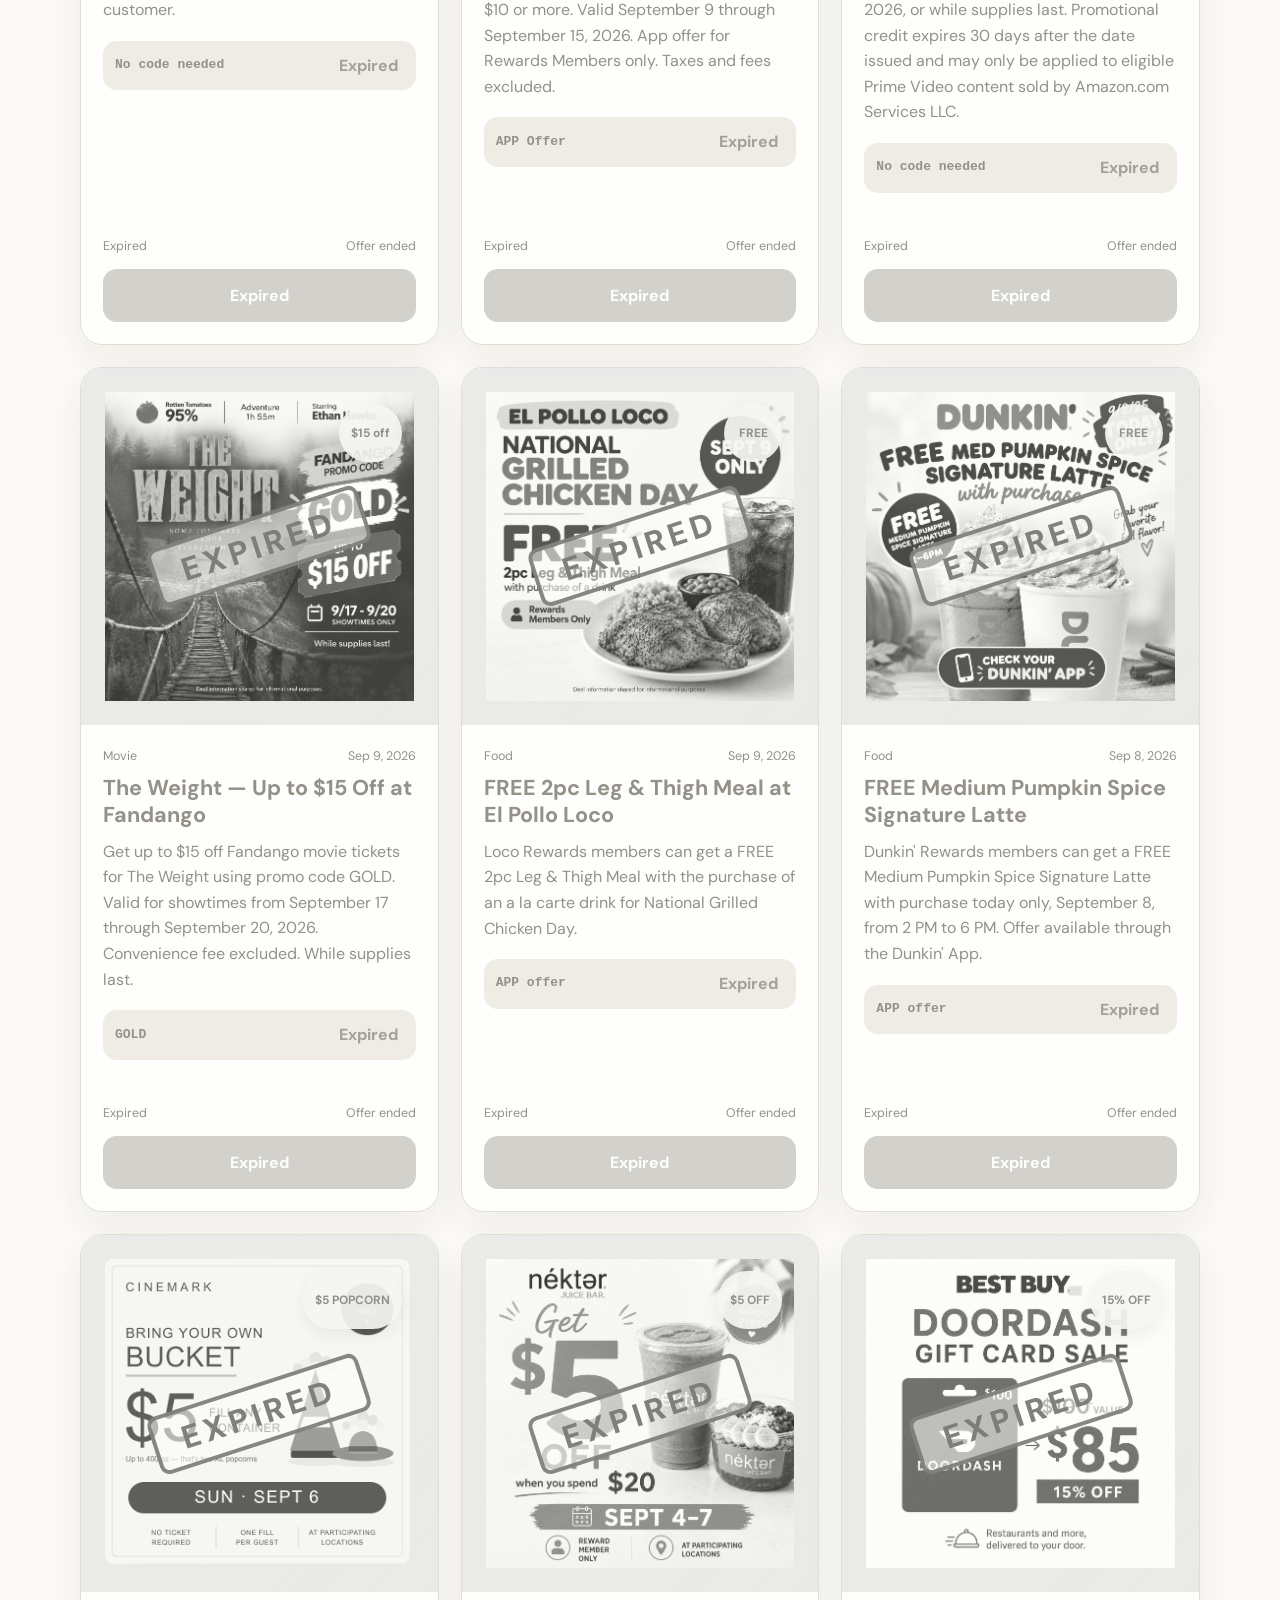
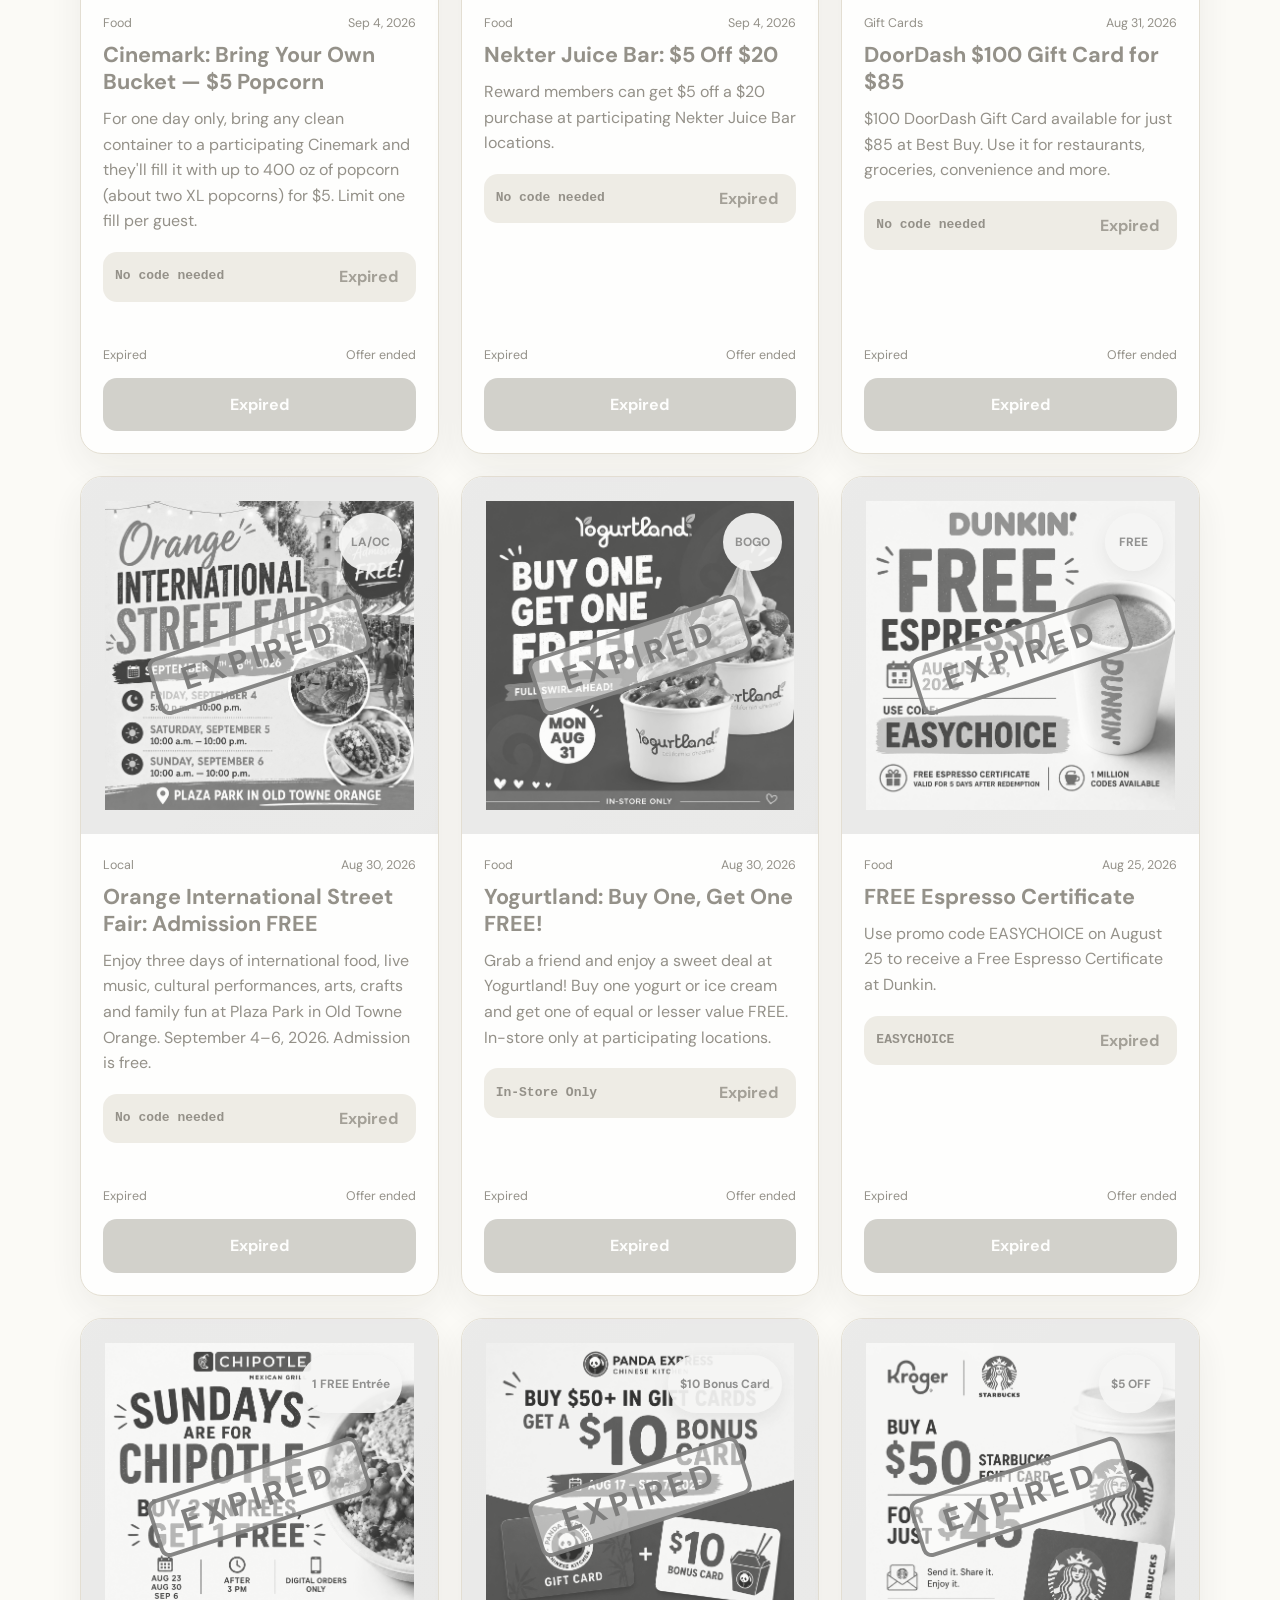
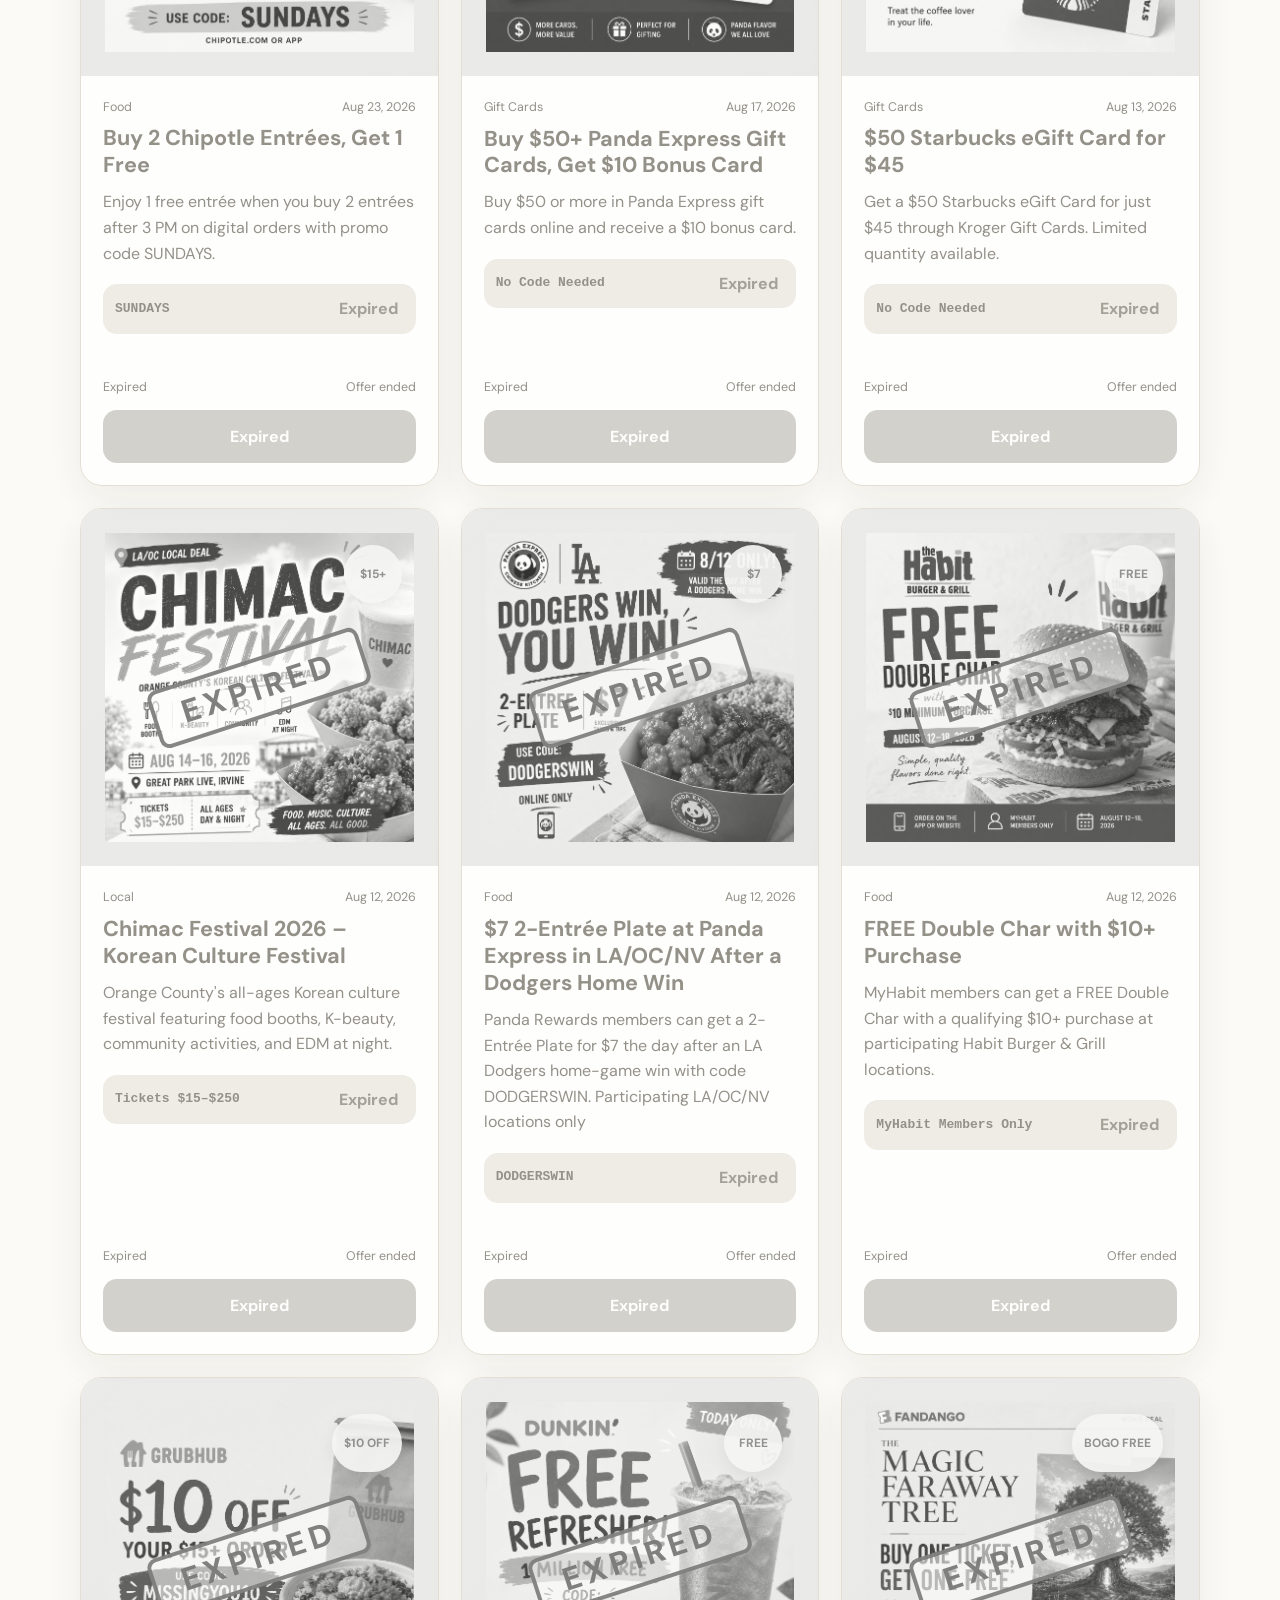
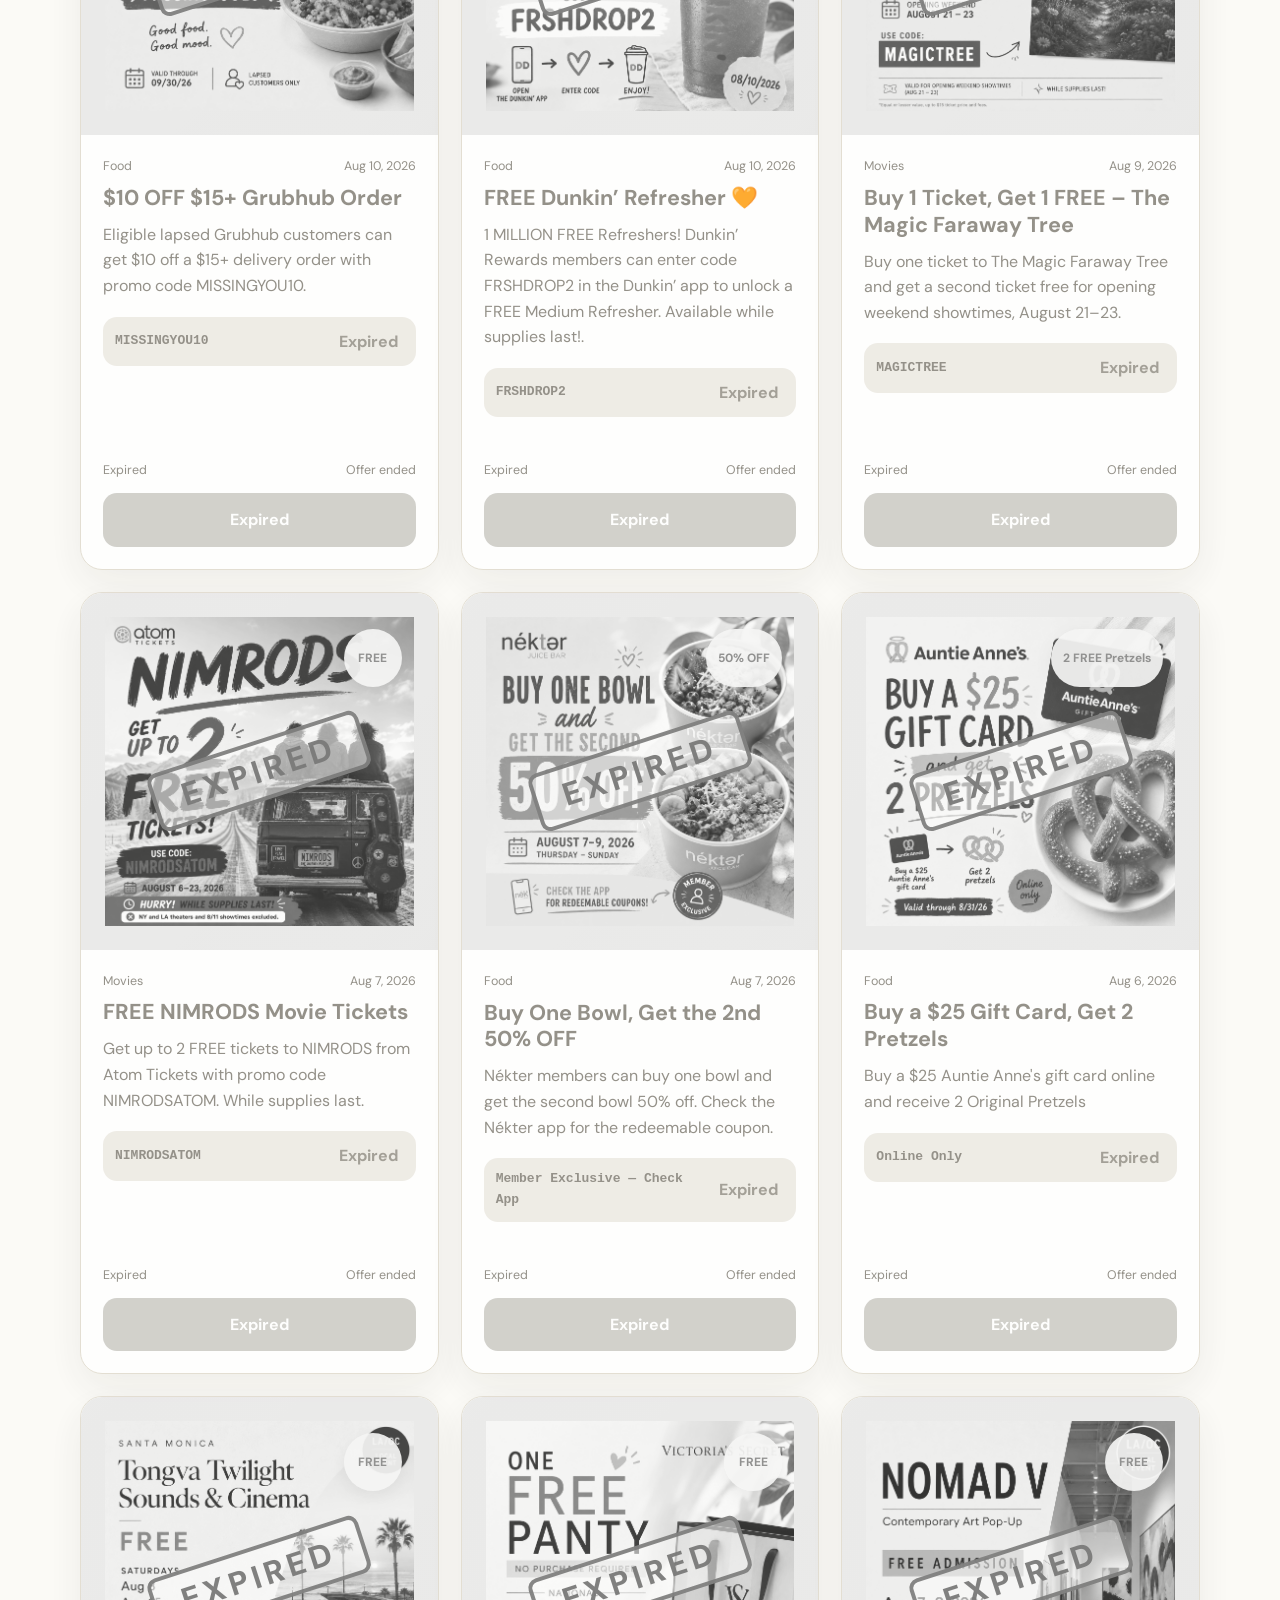
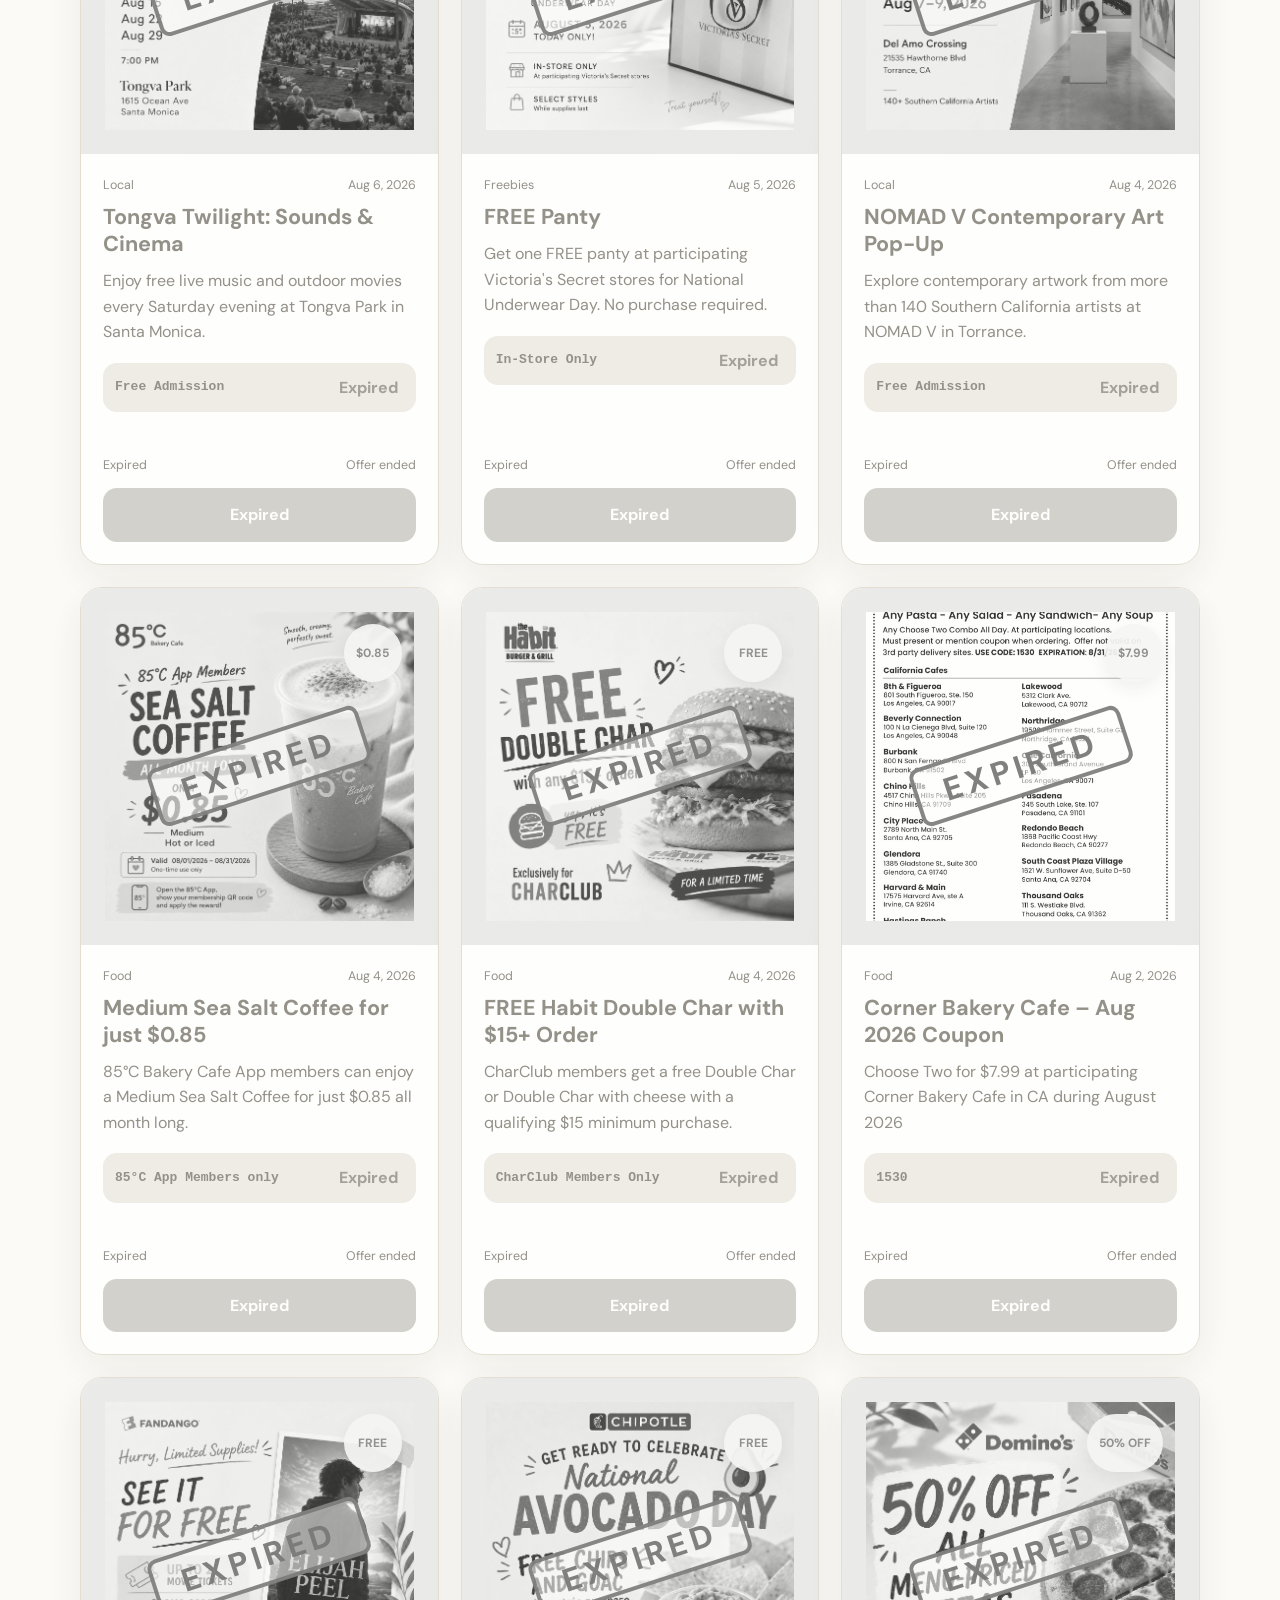
==== commit 97f99a64: "Link Tesla FSD deal image" ====
--- a/index.html
+++ b/index.html
@@ -228,7 +228,7 @@
   </footer>
 
 
-  <script src="script.js?v=20261101c"></script>
+  <script src="script.js?v=20261101d"></script>
   <!-- Cloudflare Web Analytics --><script type='module' src='https://static.cloudflareinsights.com/beacon.min.js' data-cf-beacon='{"token": "5988902507964d5c8f0d39f0b66d9e06"}'></script><!-- End Cloudflare Web Analytics -->
 </body>
 </html>
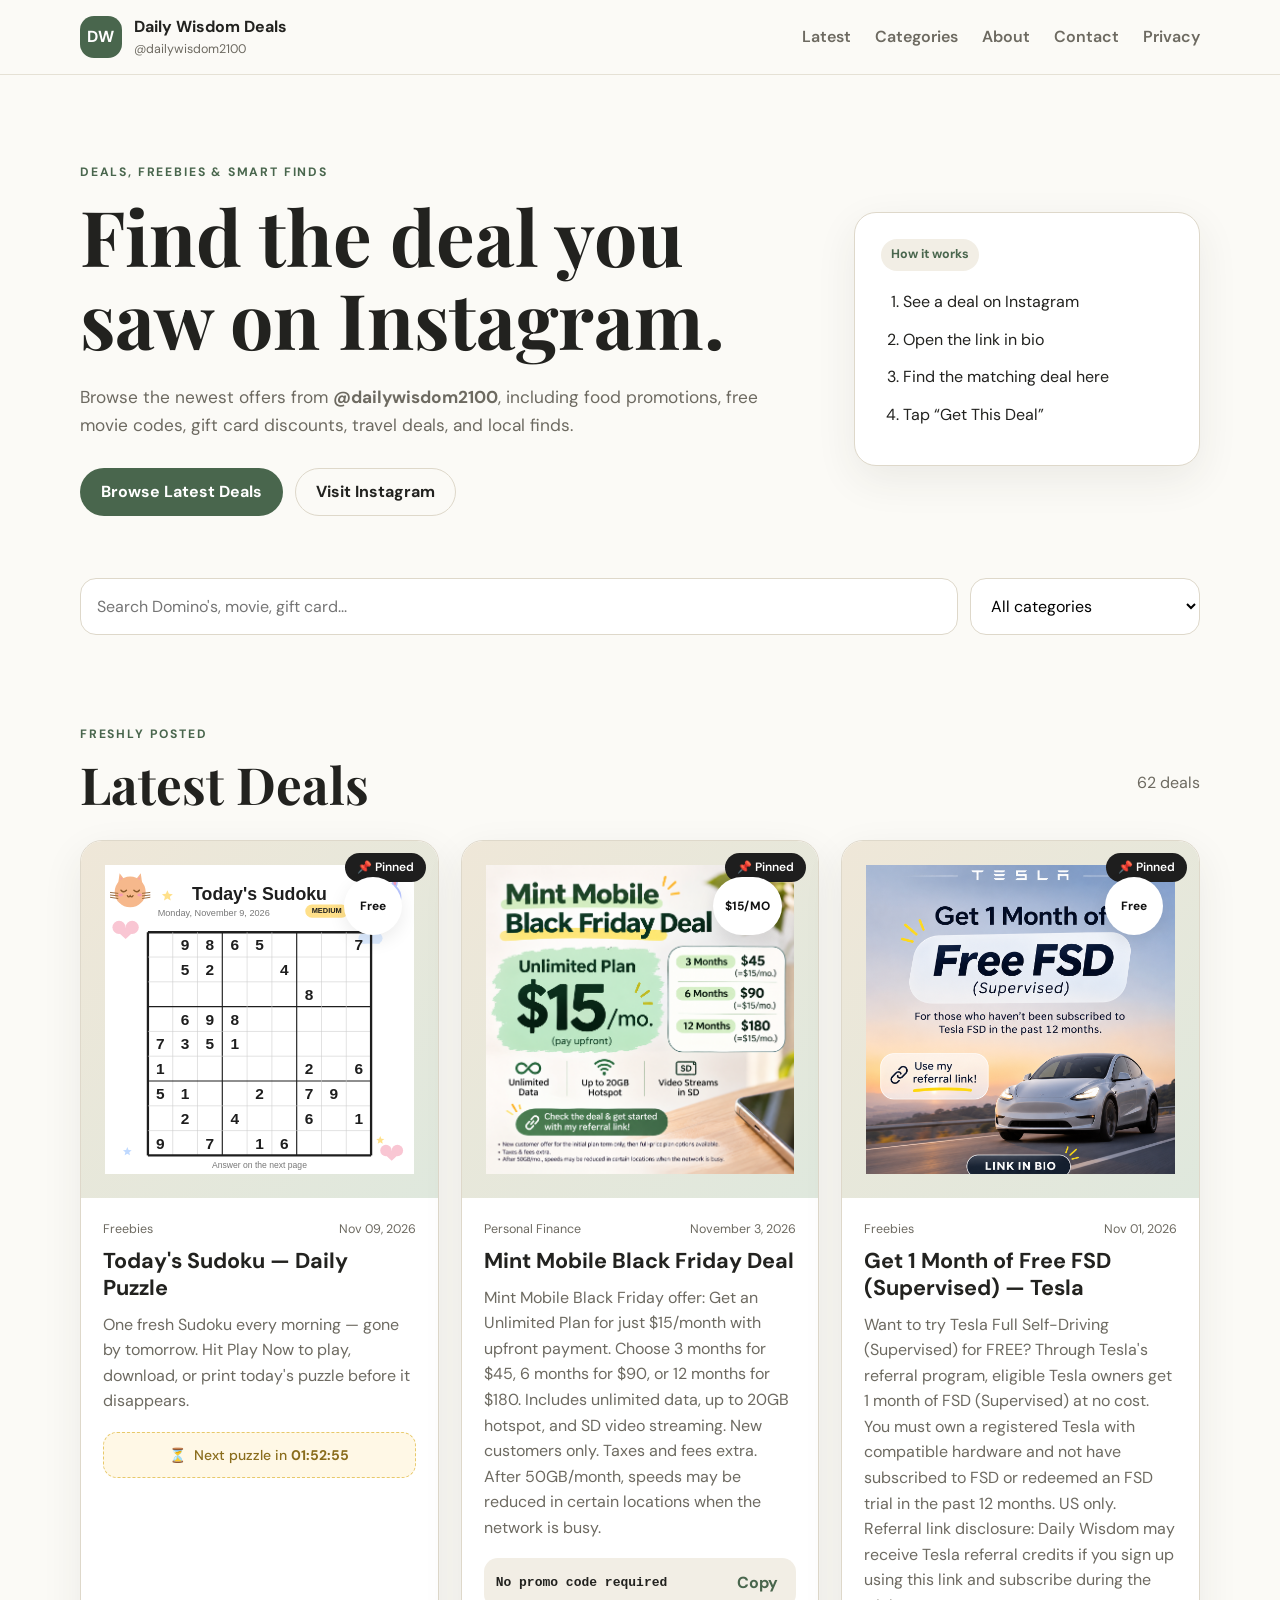
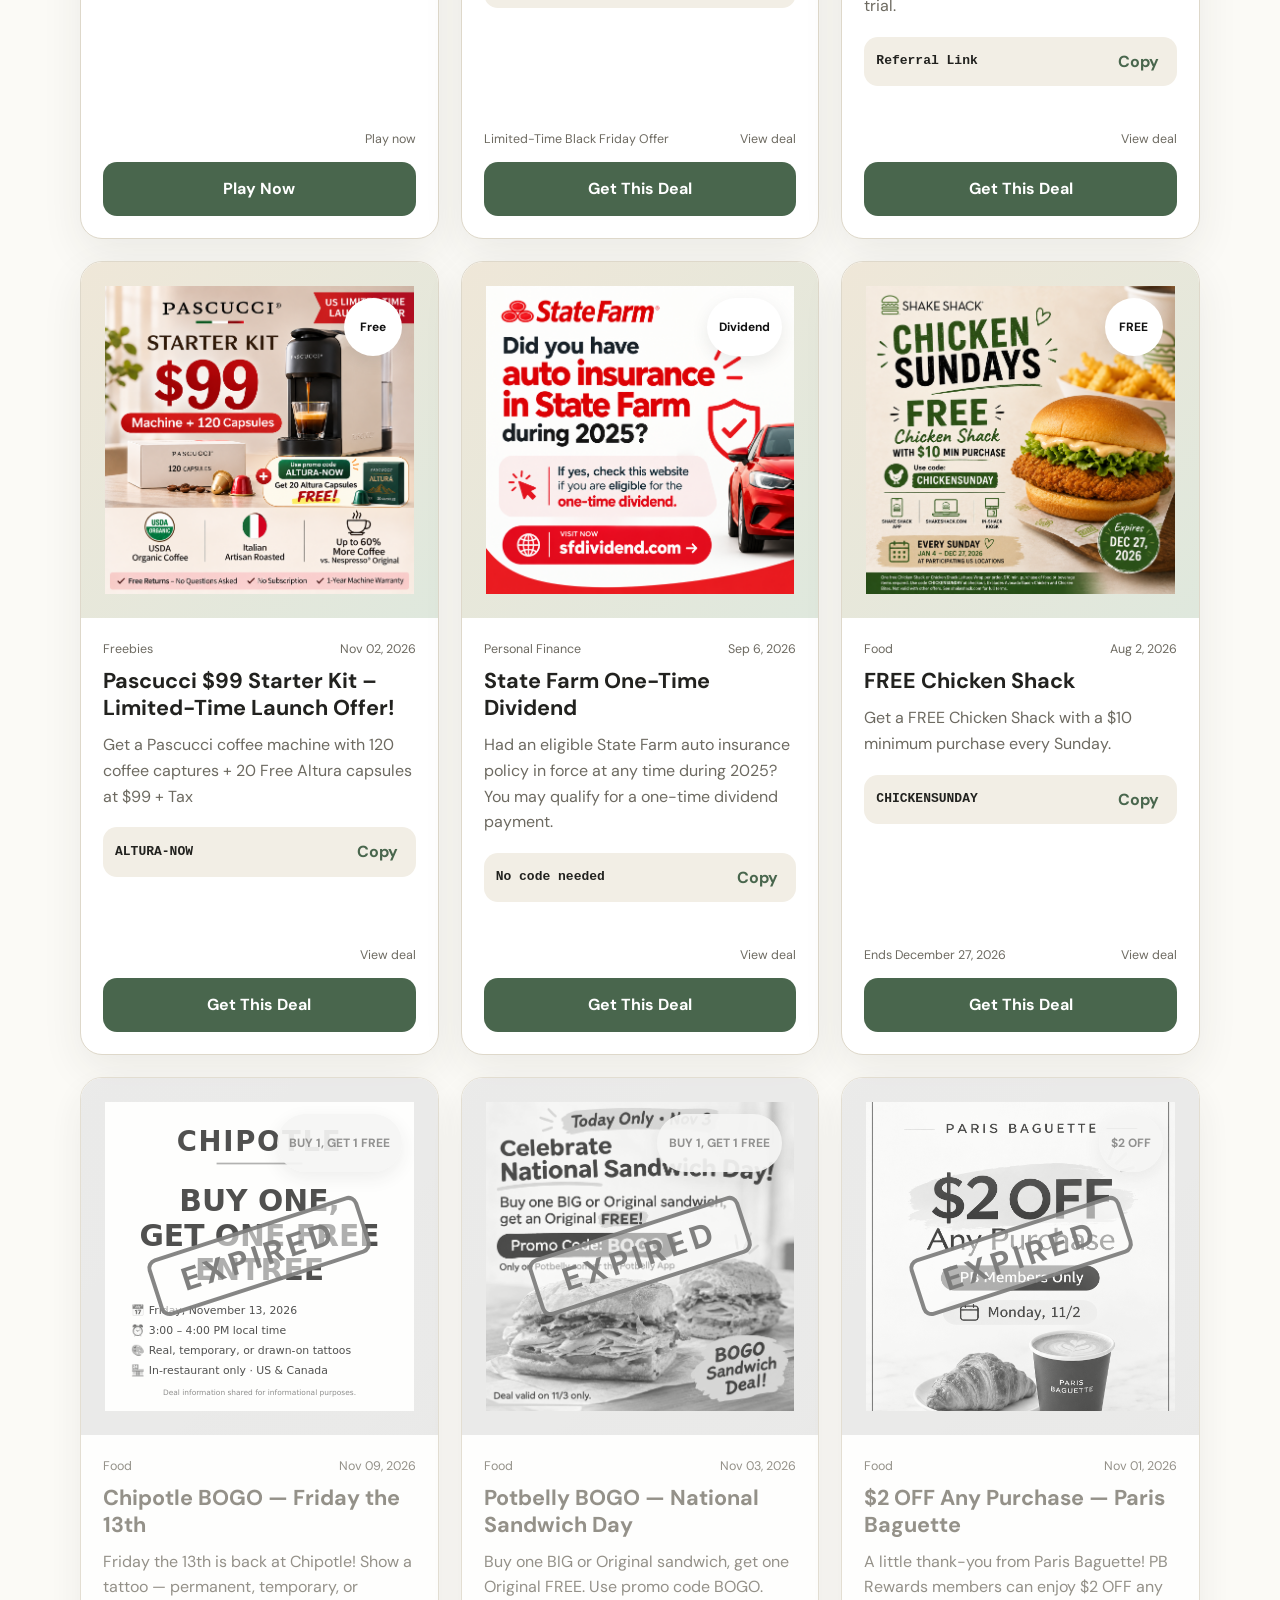
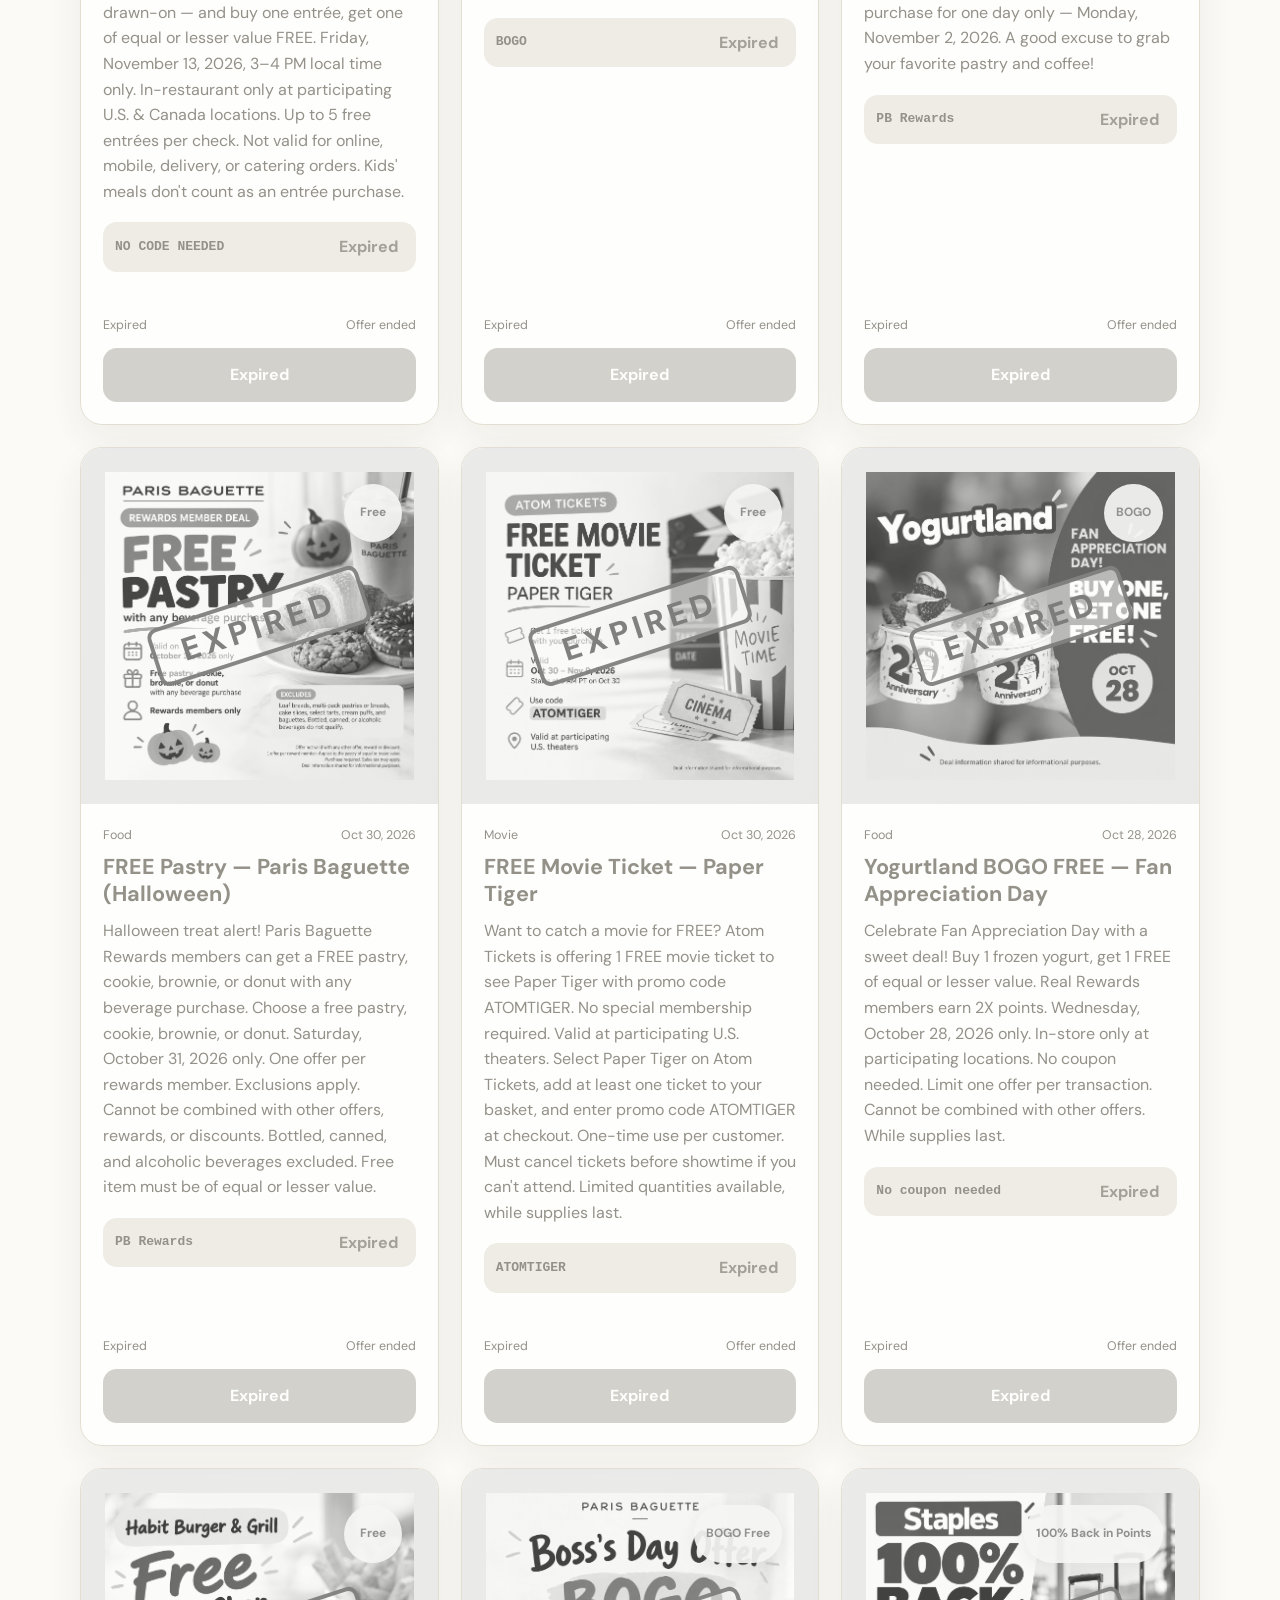
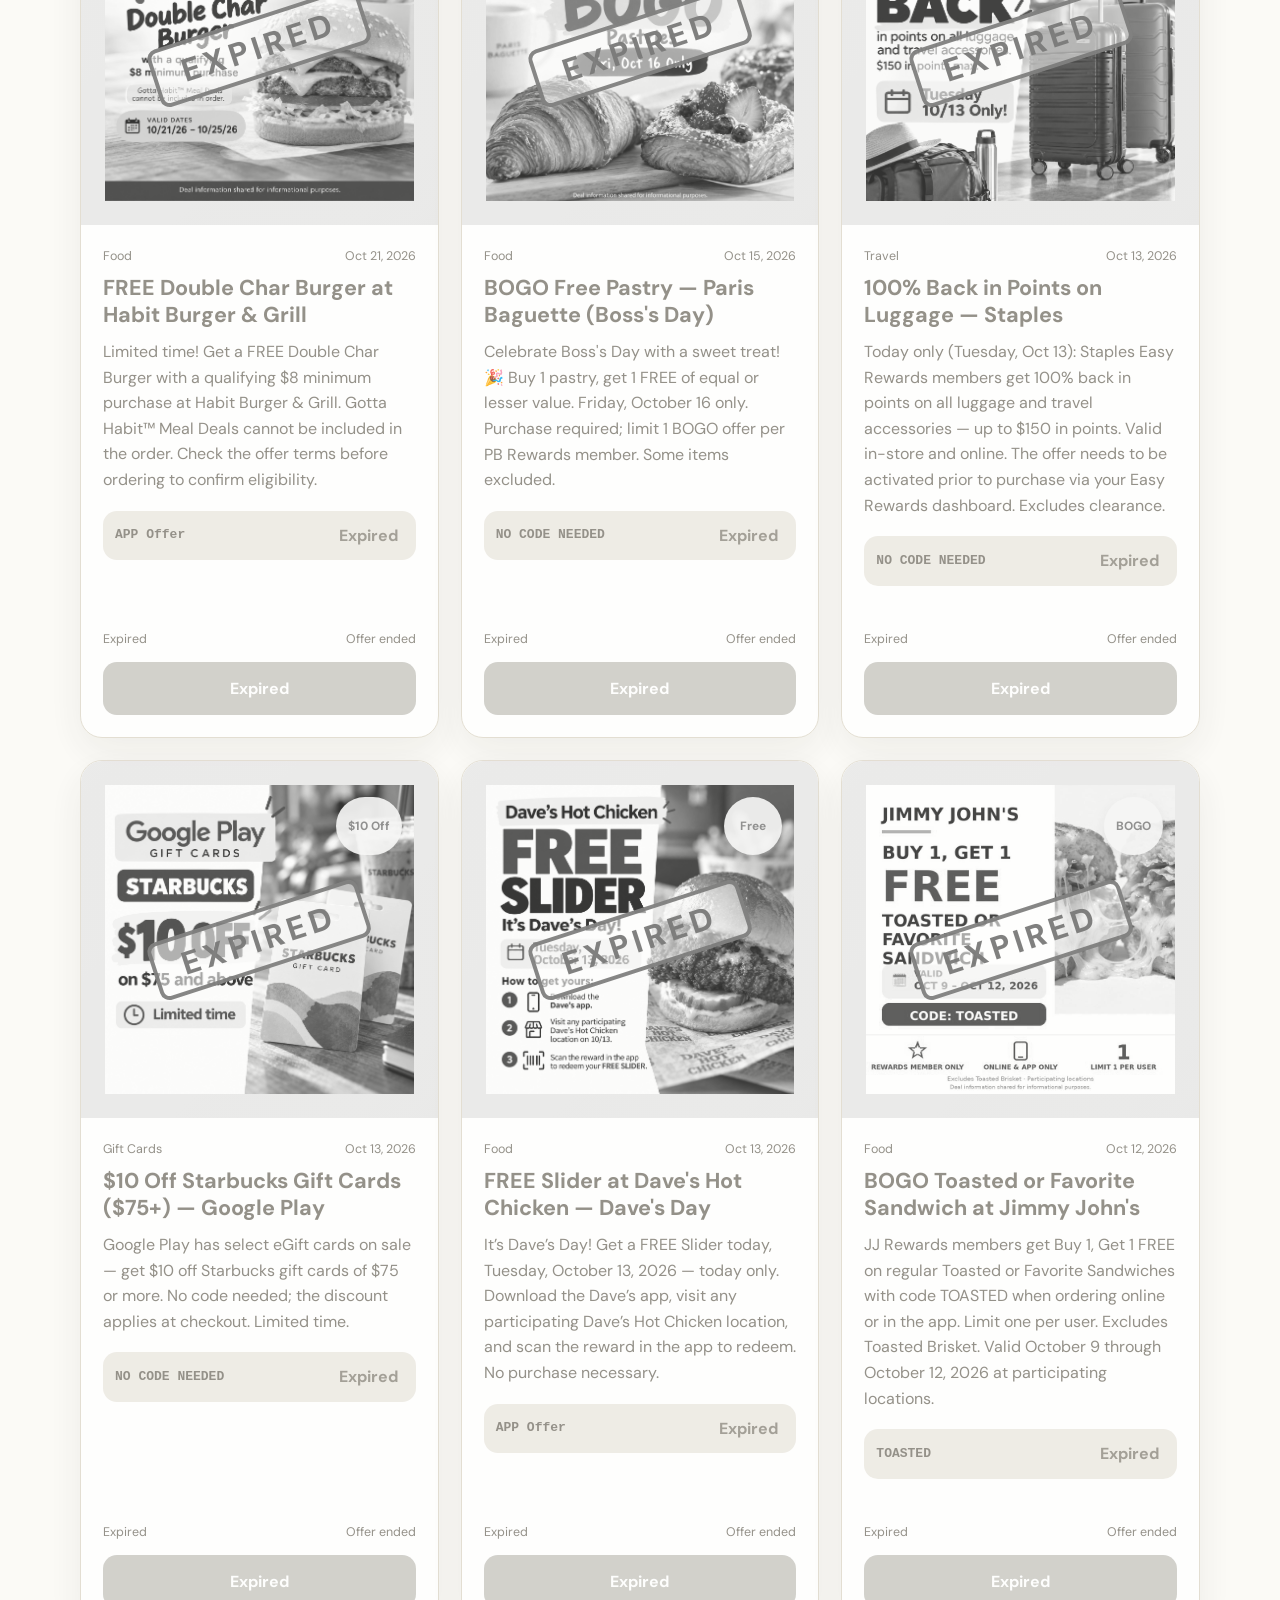
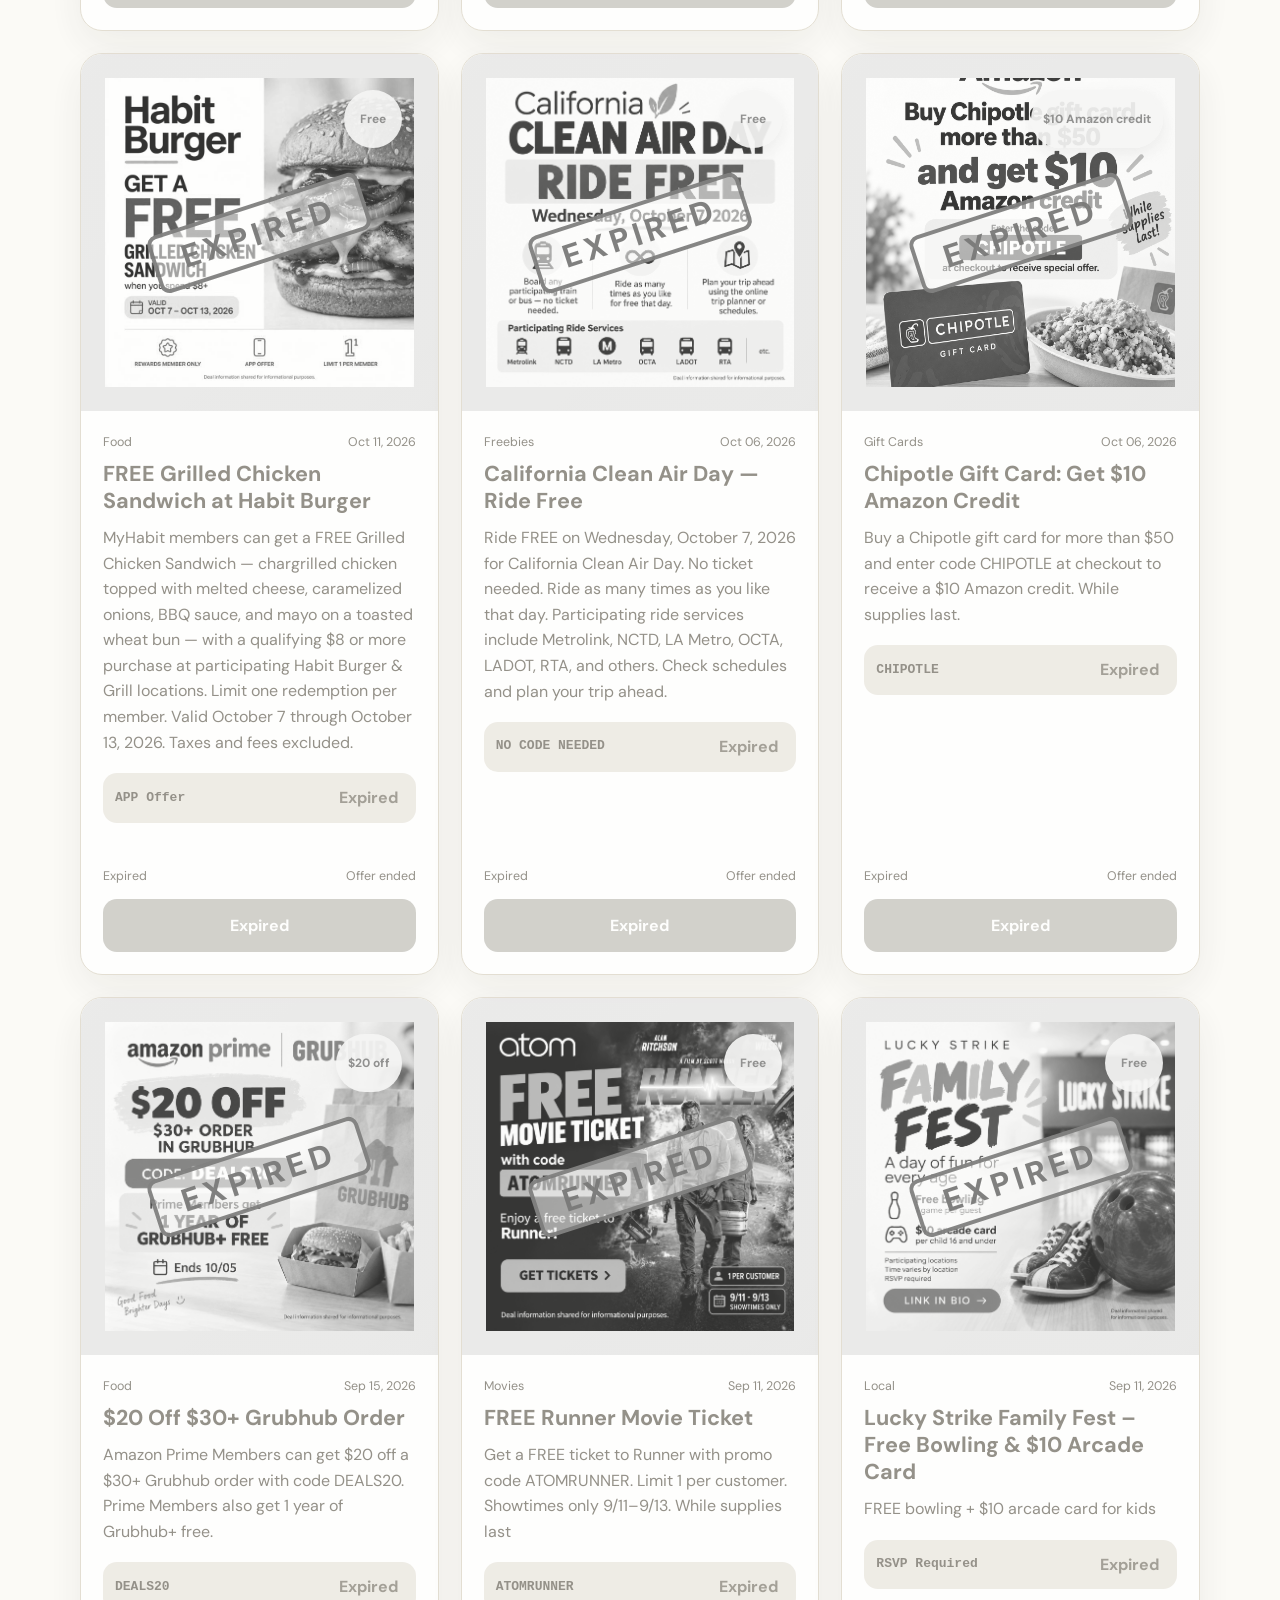
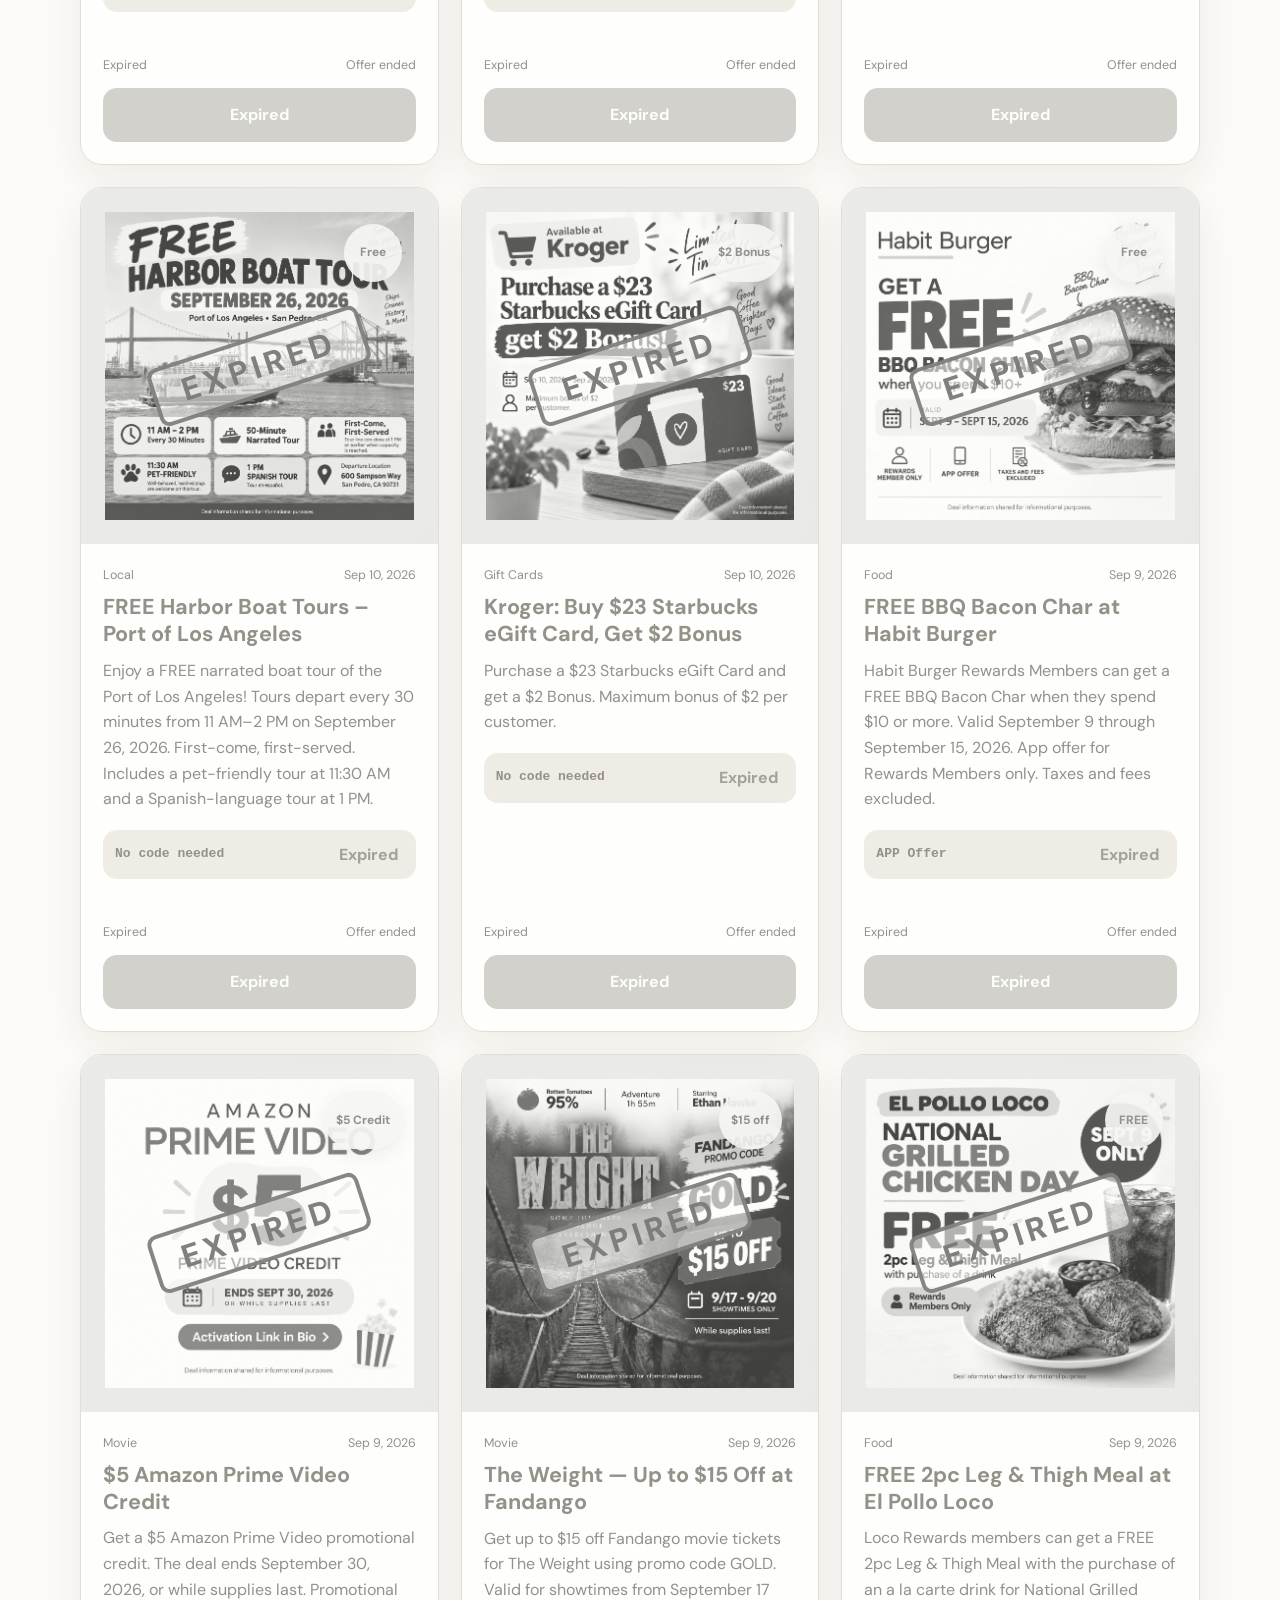
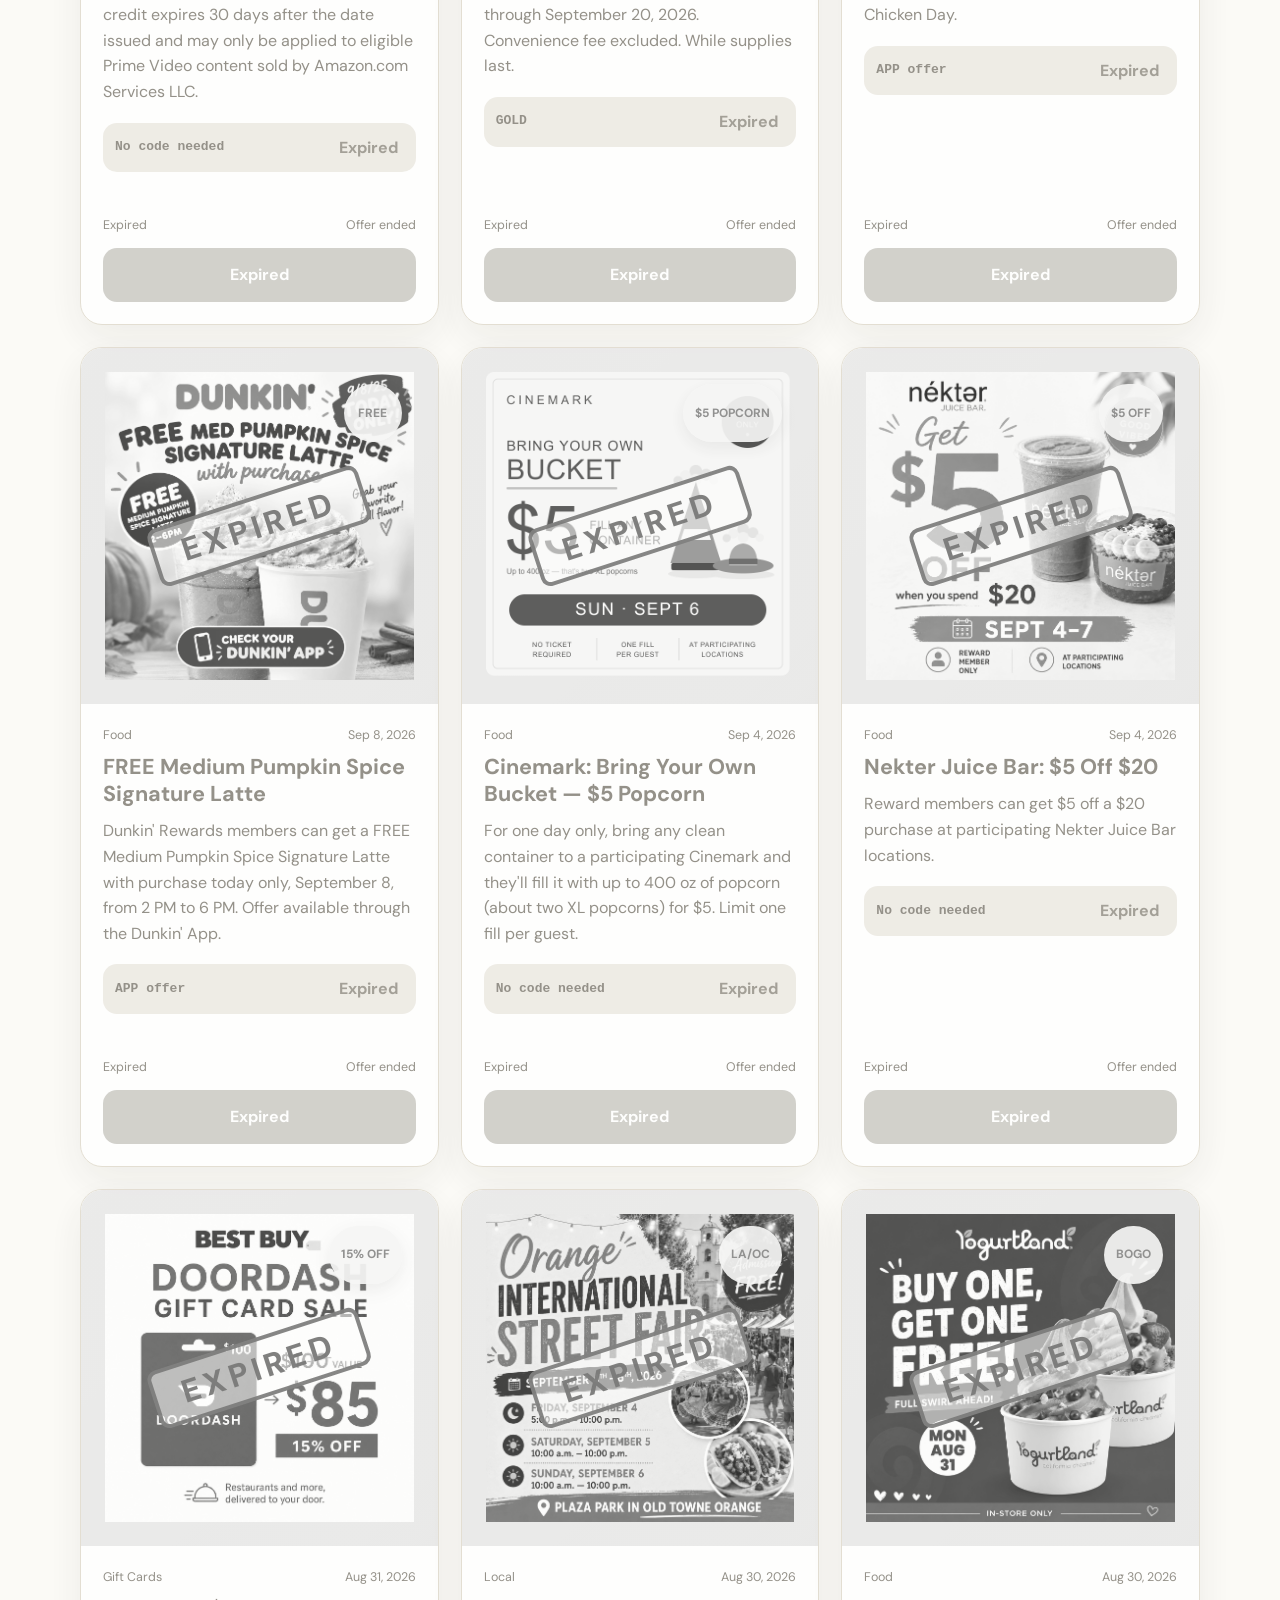
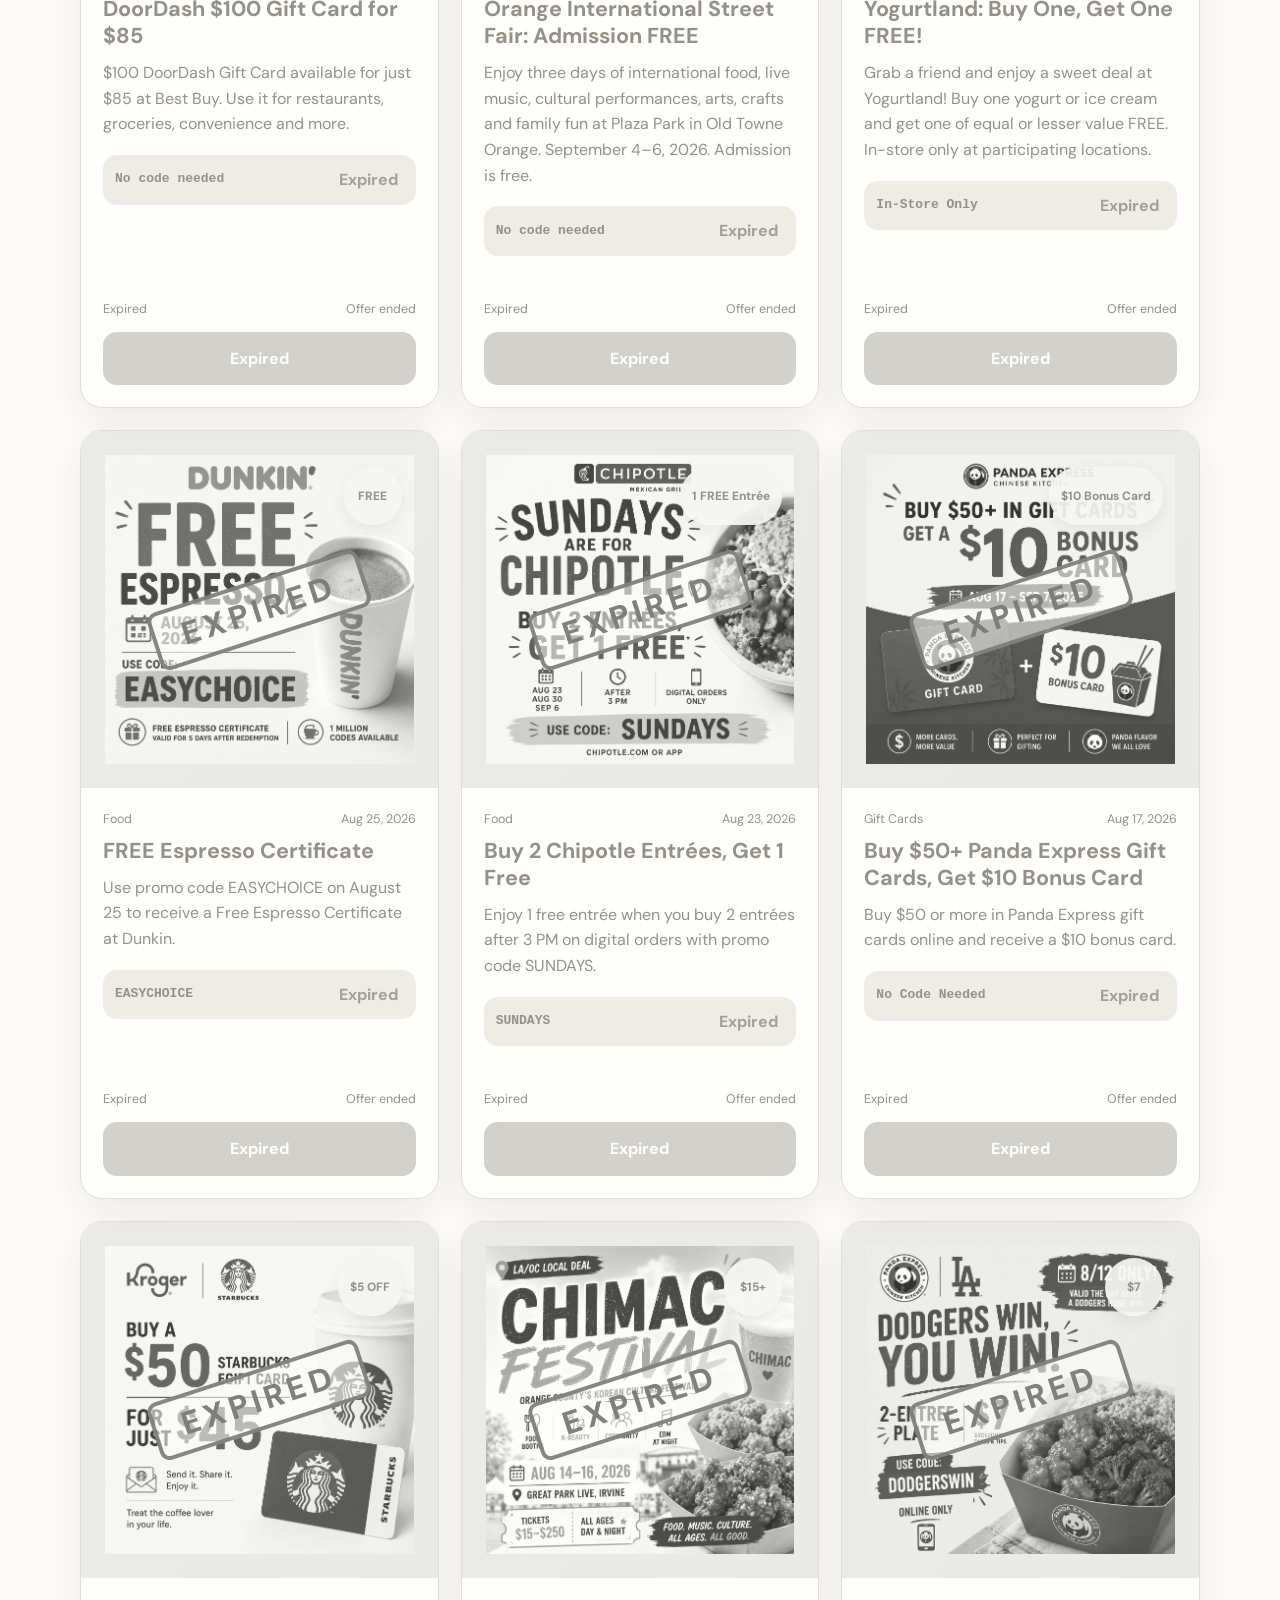
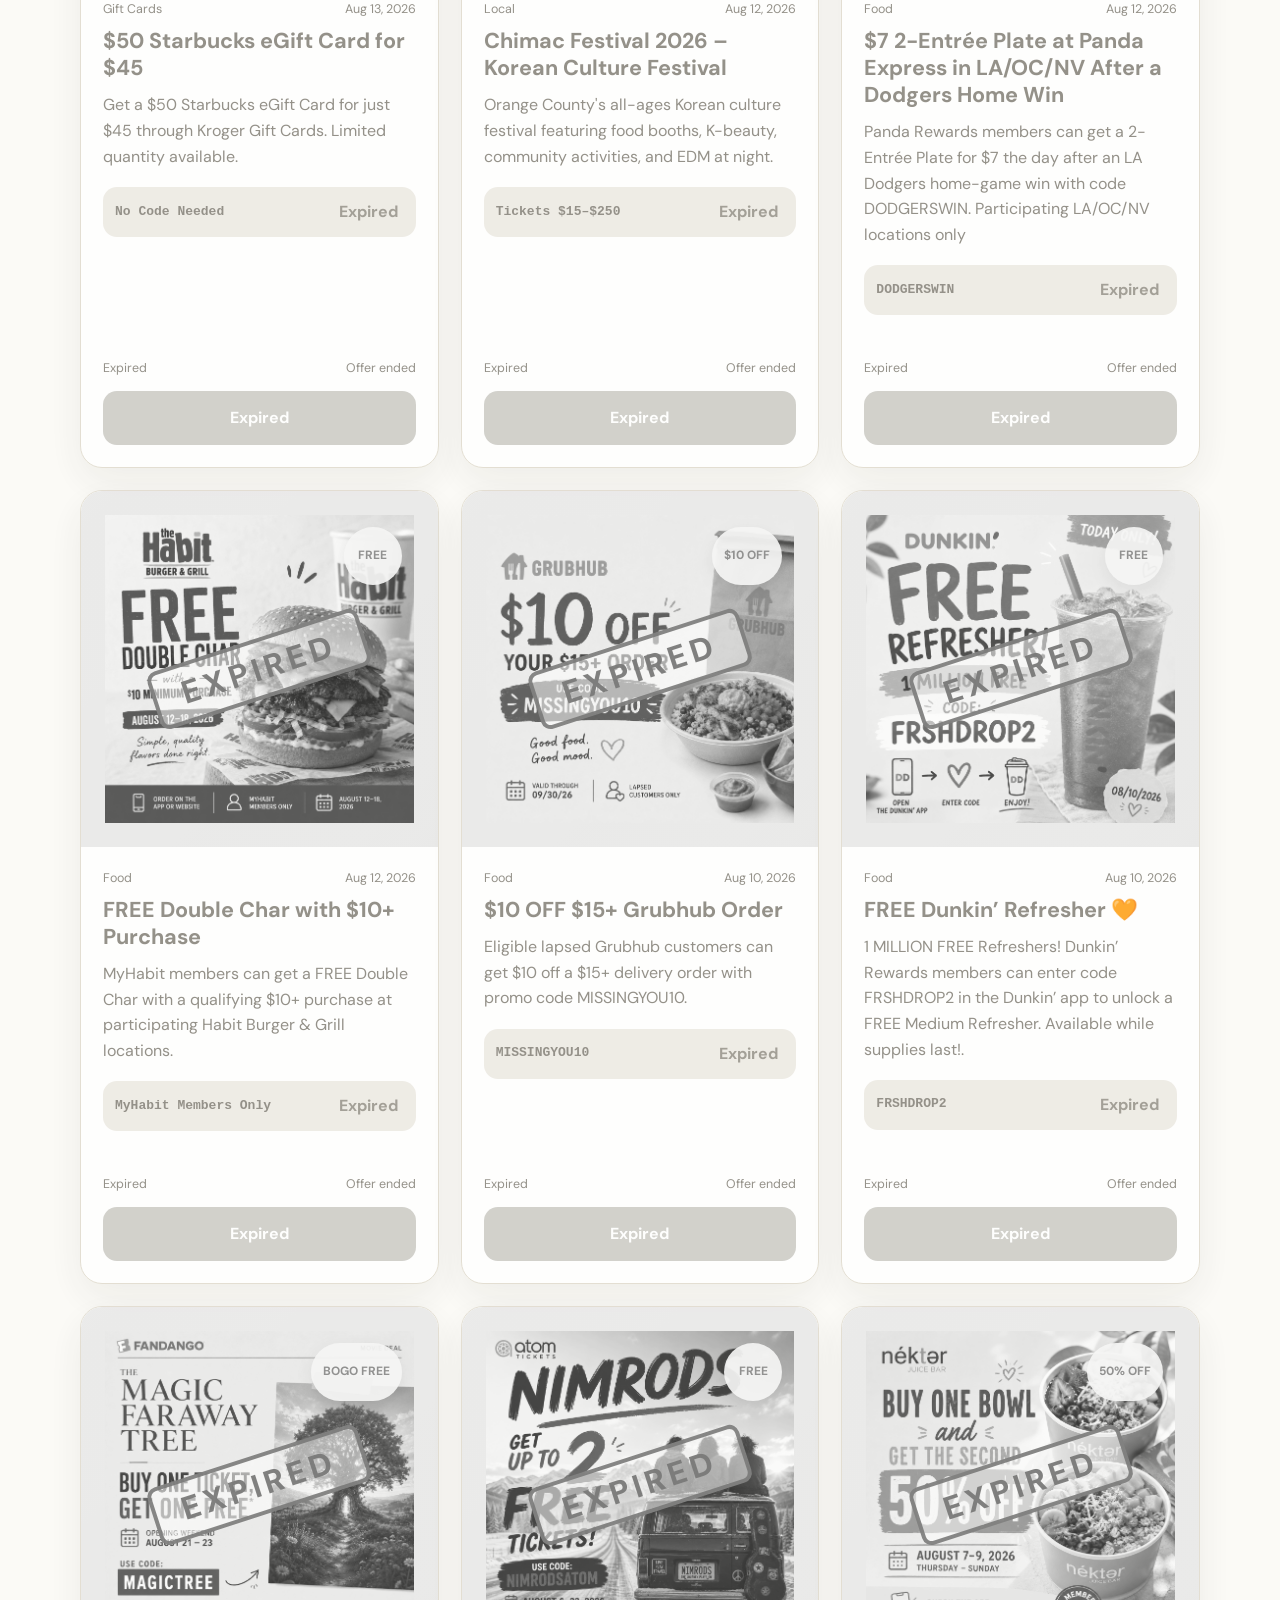
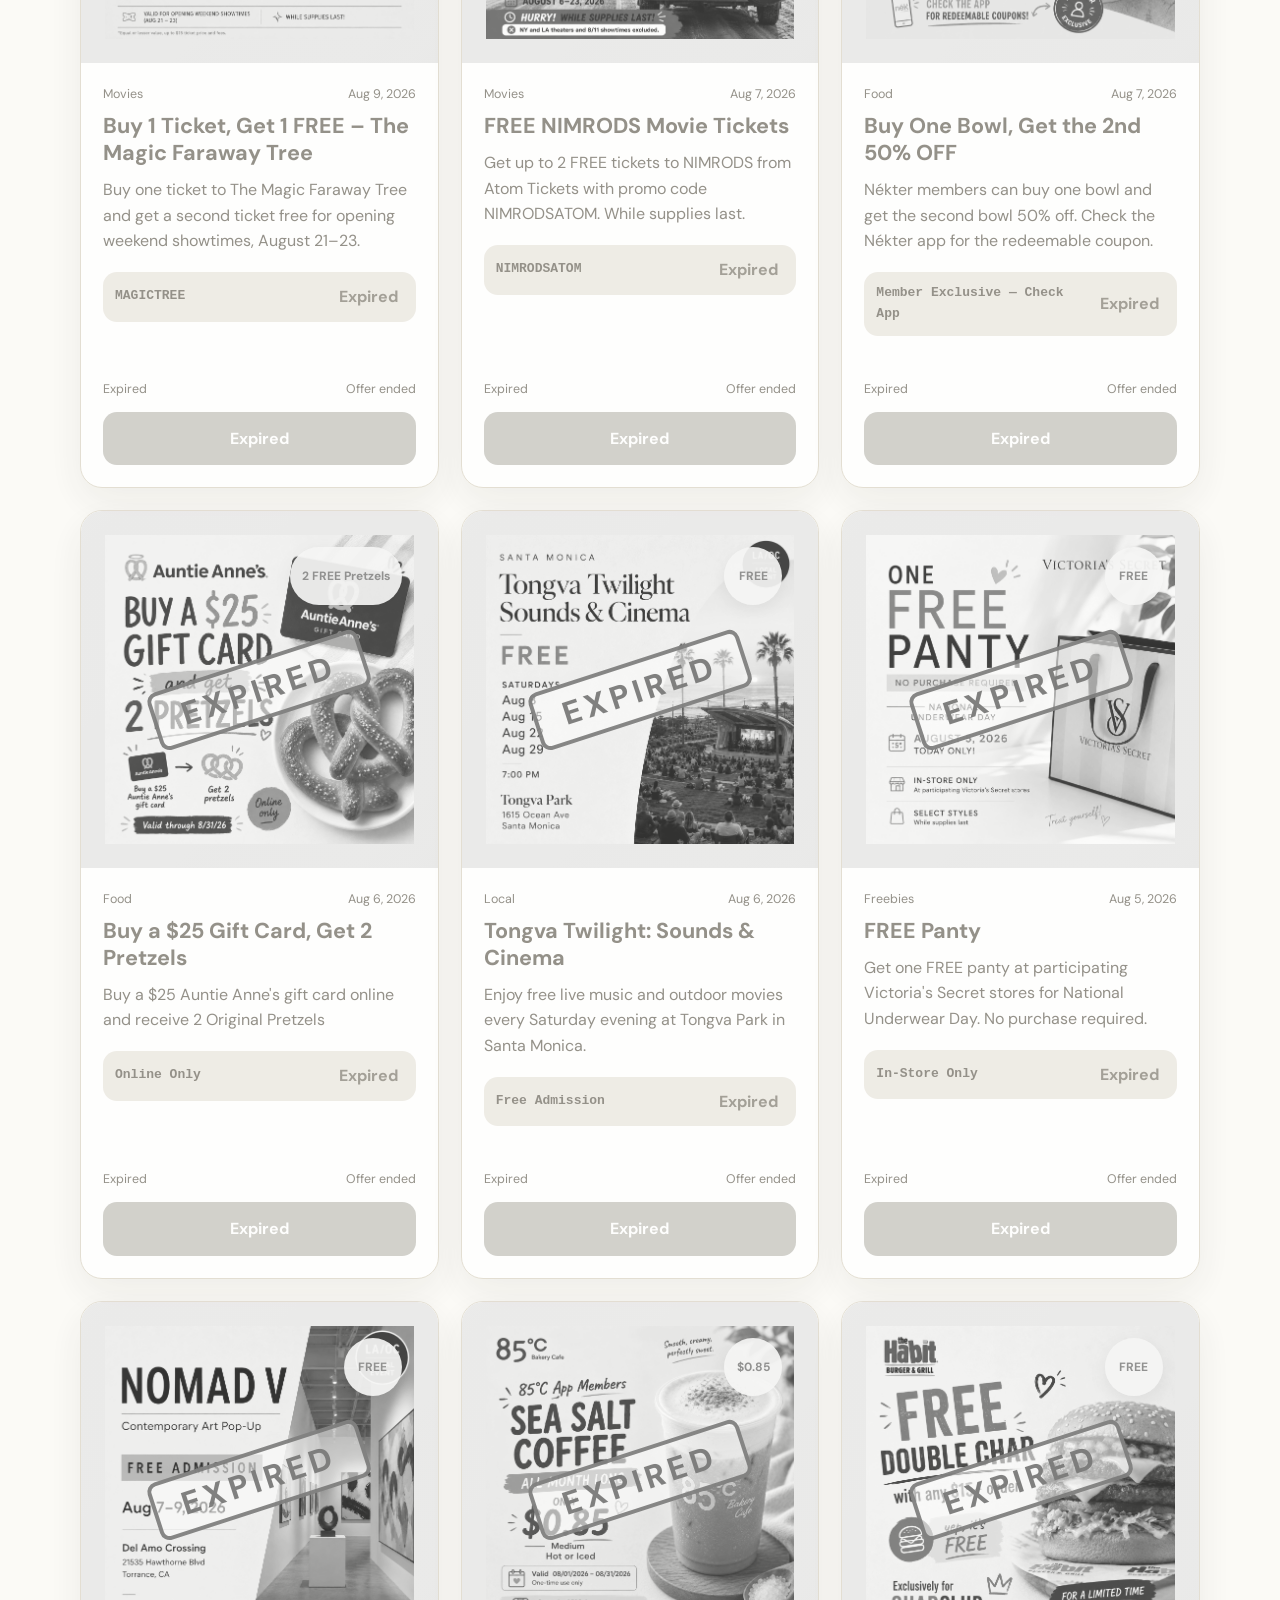
==== commit a245f57f: "Add Chipotle Friday the 13th BOGO deal (Nov 13, 3-4 PM)" ====
--- a/index.html
+++ b/index.html
@@ -228,7 +228,7 @@
   </footer>
 
 
-  <script src="script.js?v=20261101d"></script>
+  <script src="script.js?v=20261109a"></script>
   <!-- Cloudflare Web Analytics --><script type='module' src='https://static.cloudflareinsights.com/beacon.min.js' data-cf-beacon='{"token": "5988902507964d5c8f0d39f0b66d9e06"}'></script><!-- End Cloudflare Web Analytics -->
 </body>
 </html>
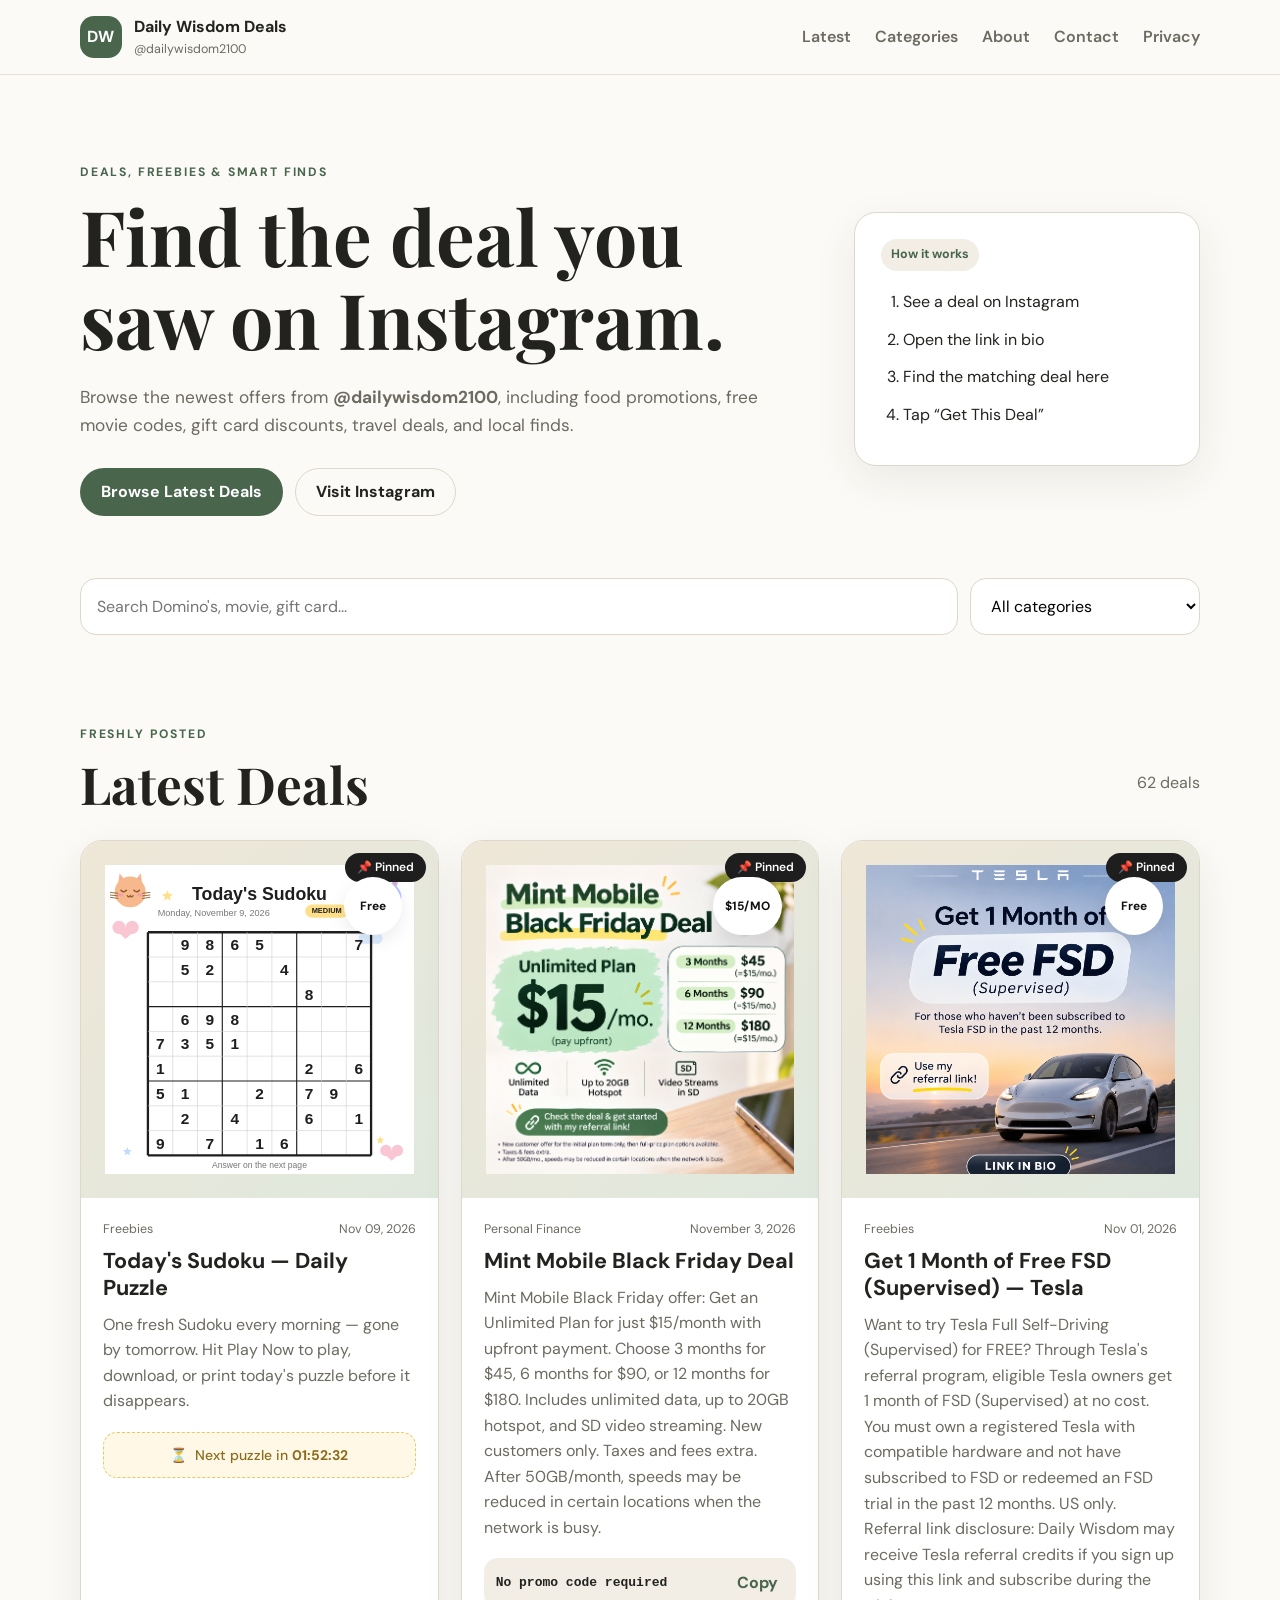
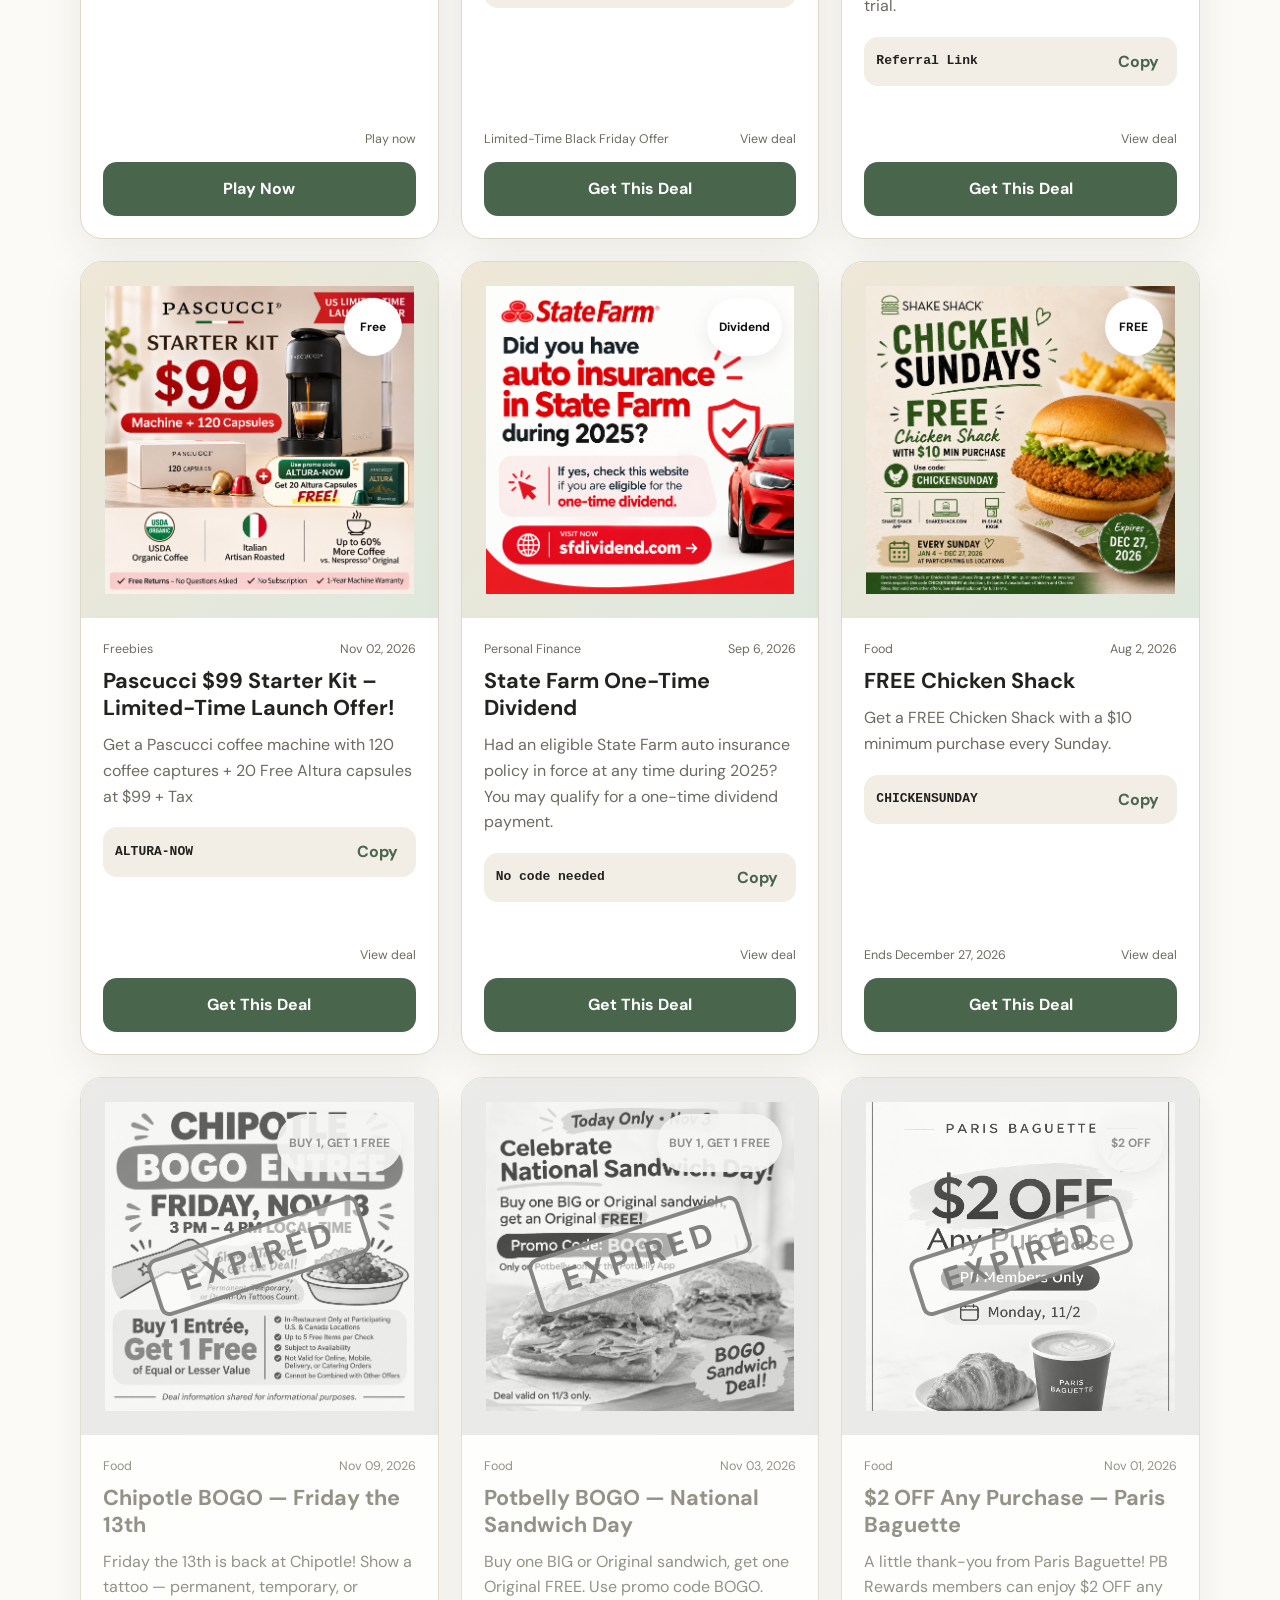
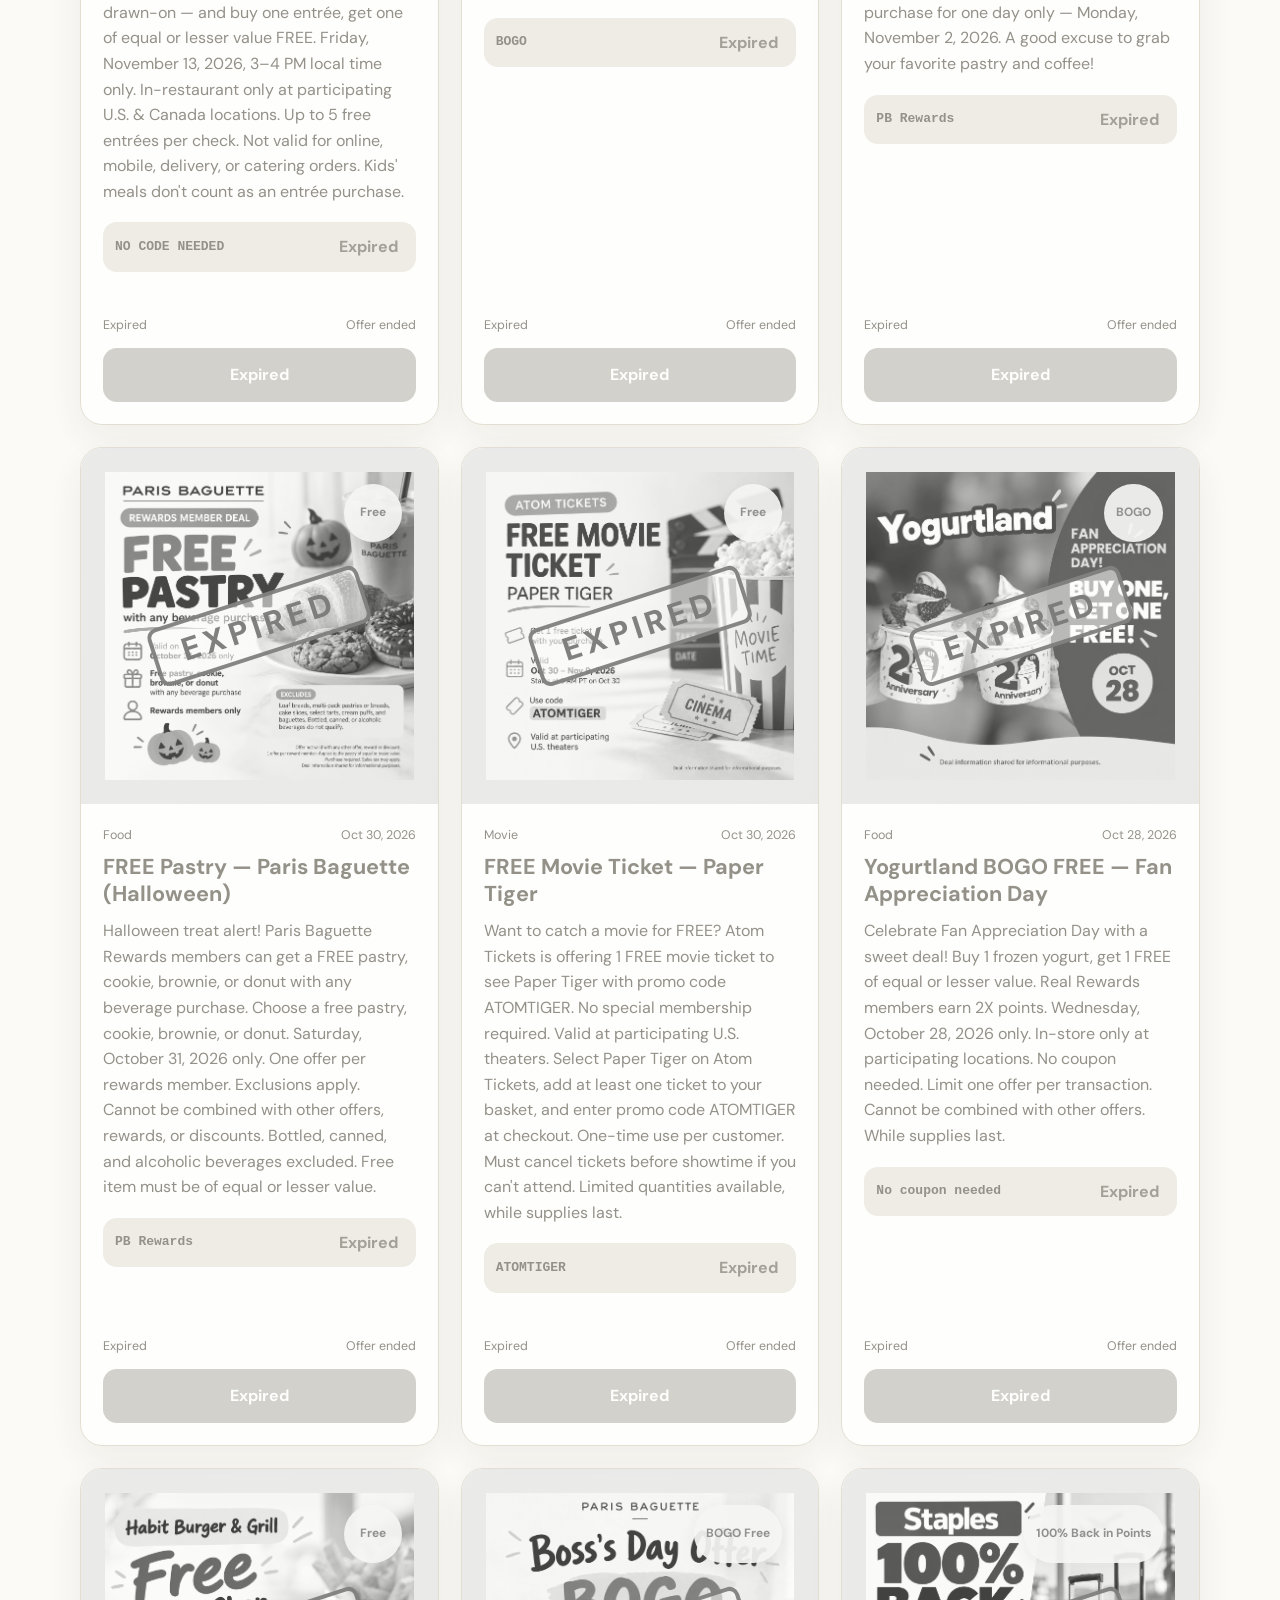
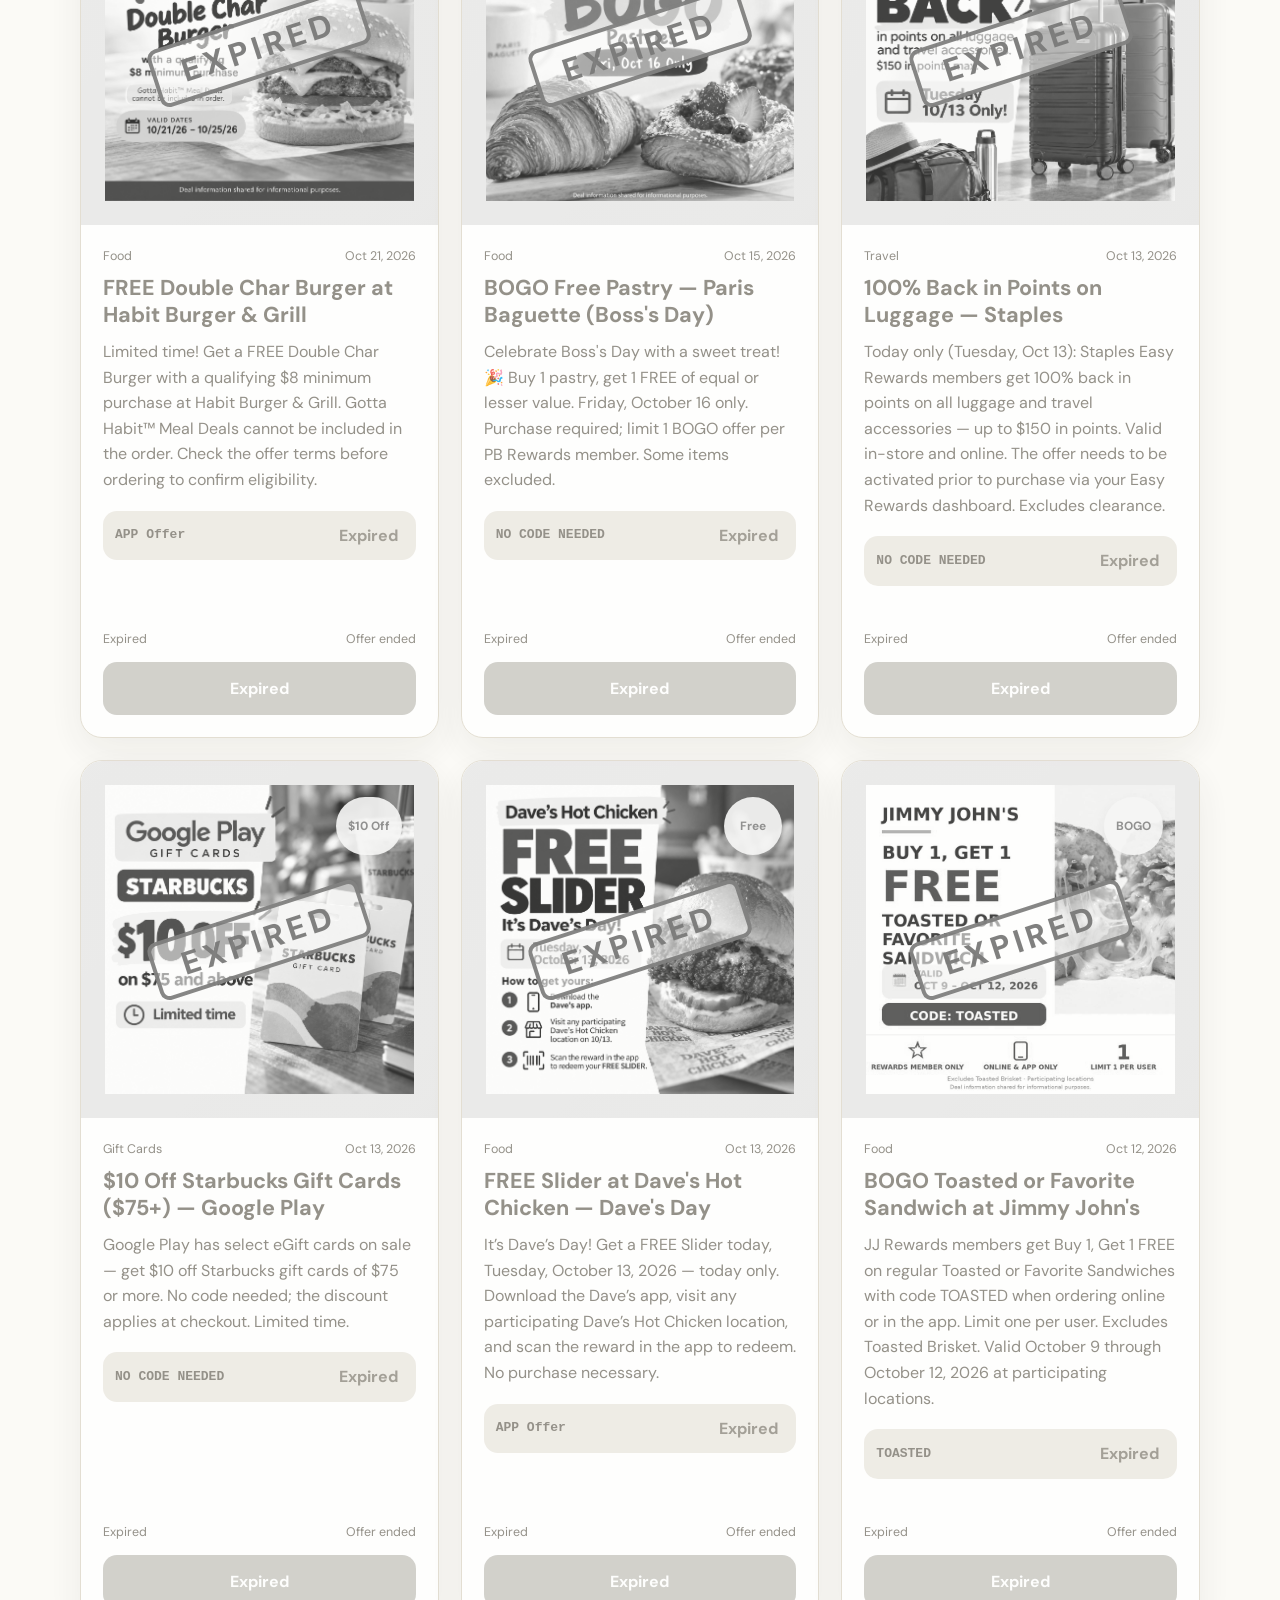
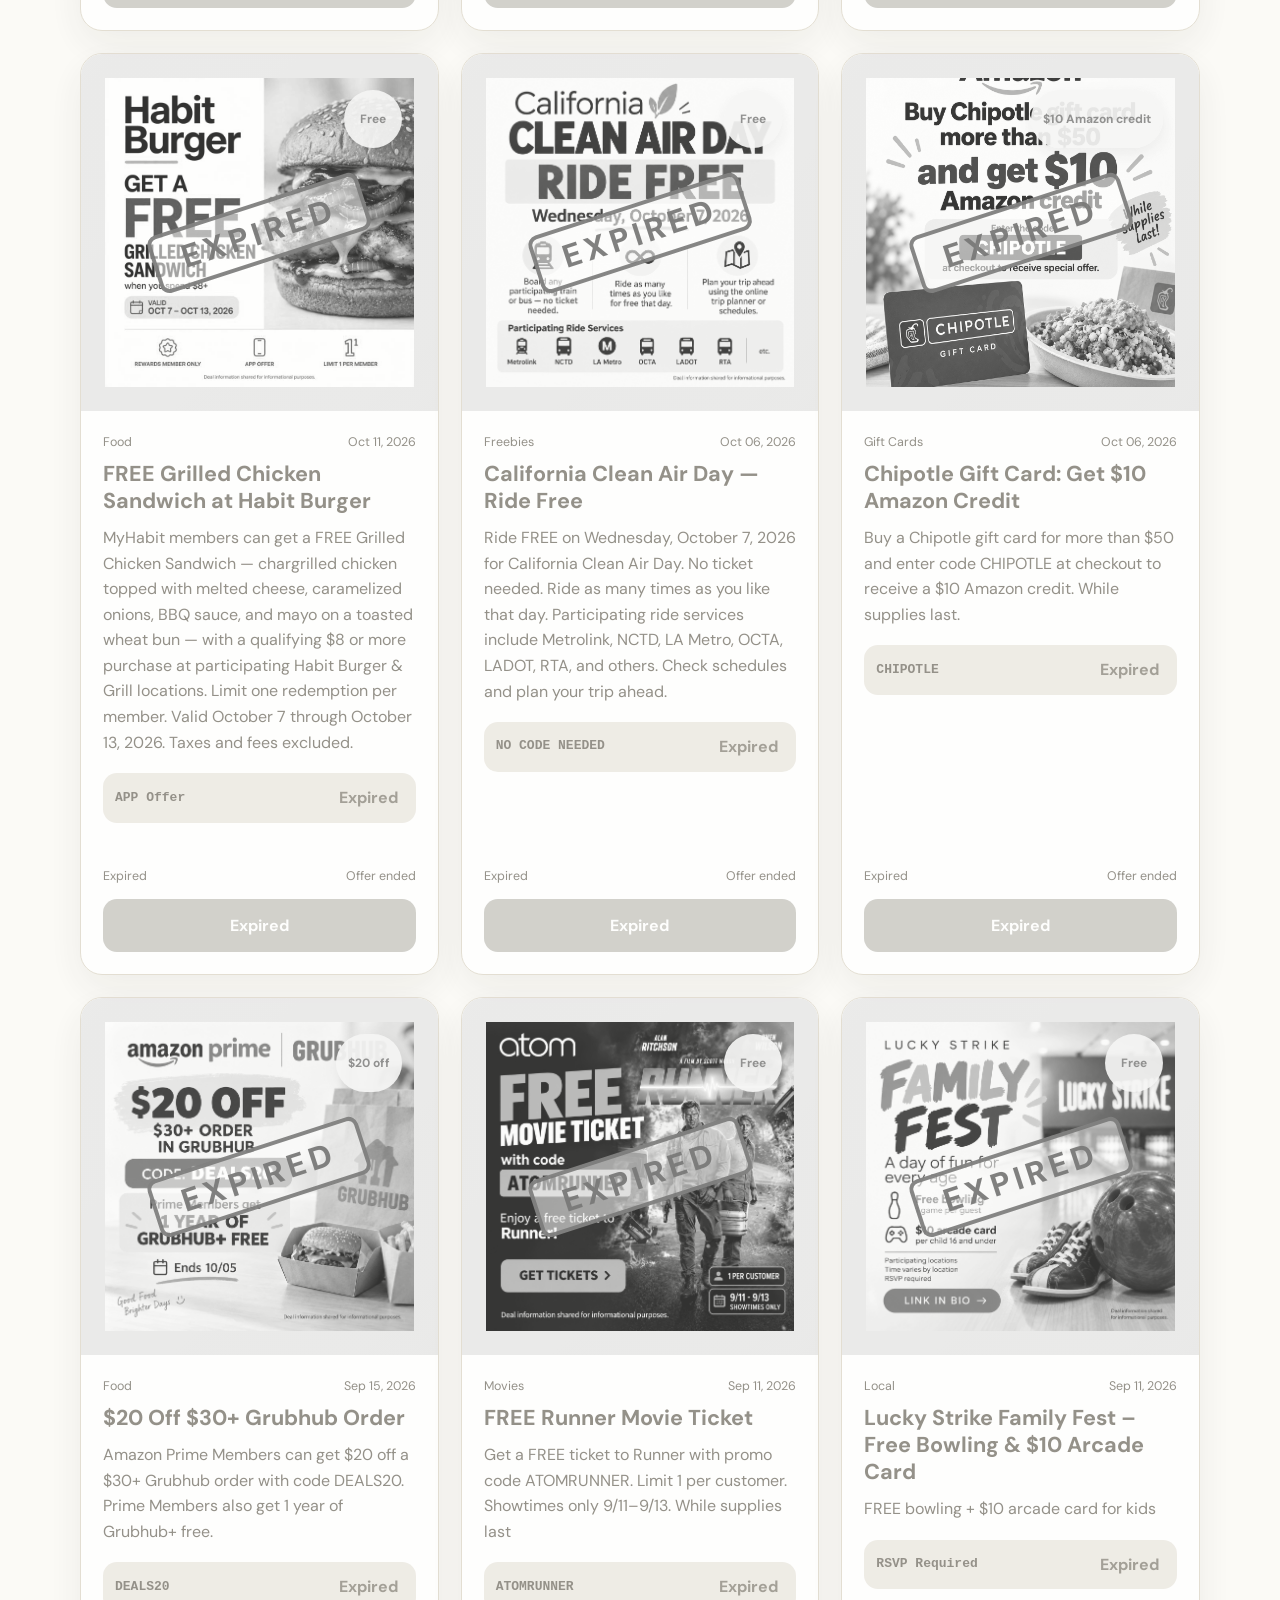
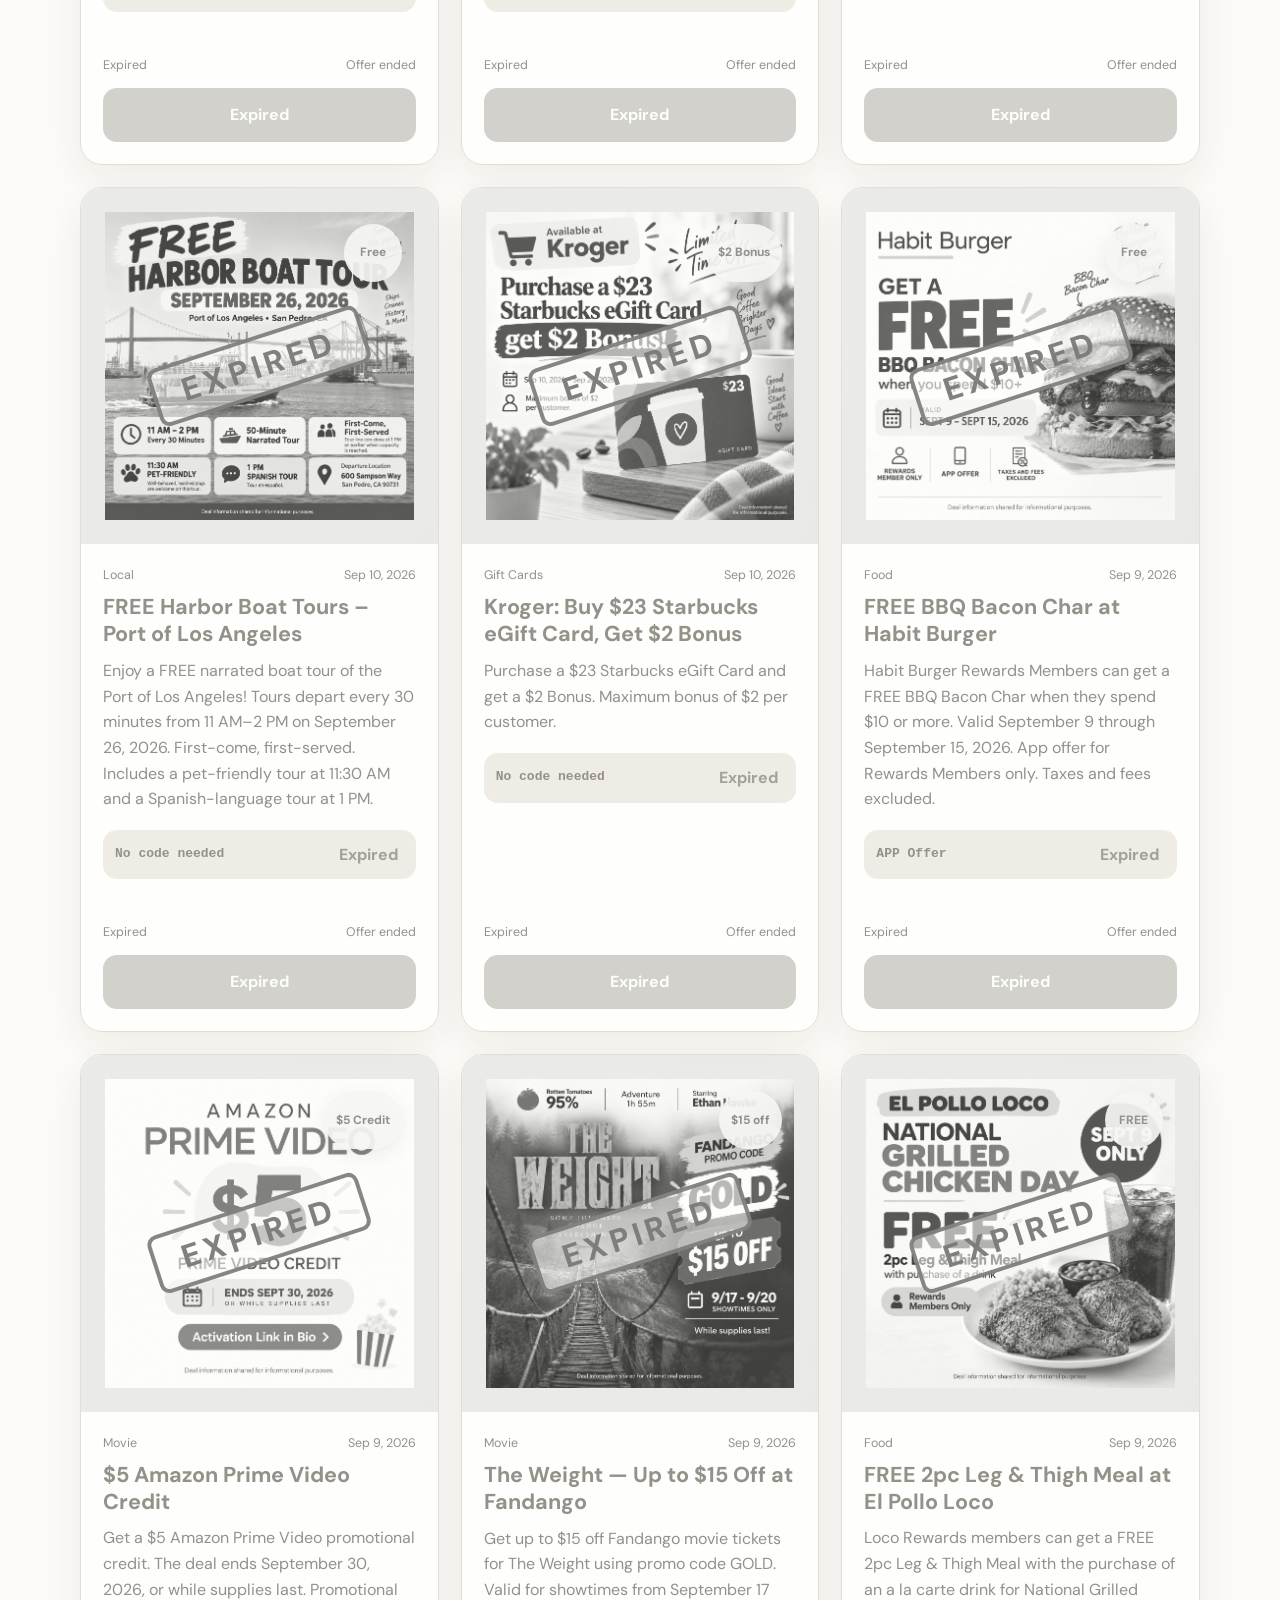
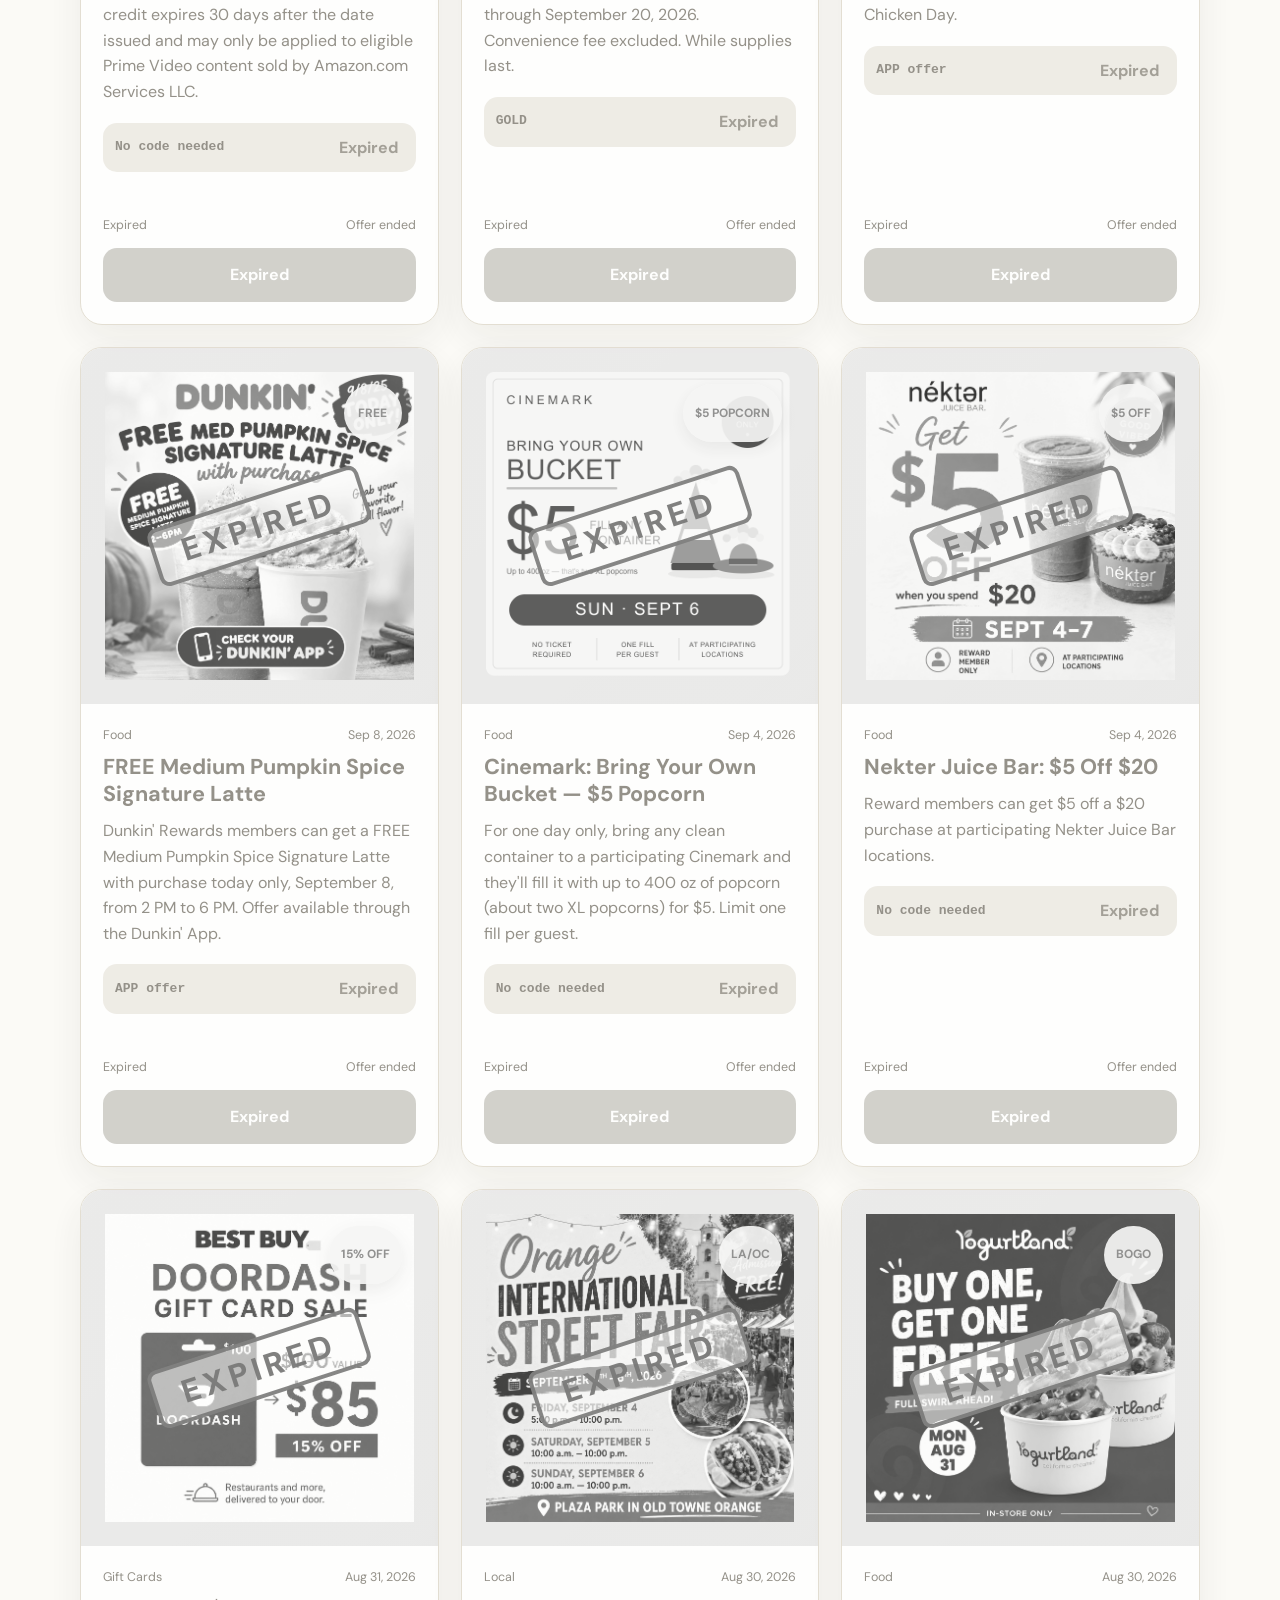
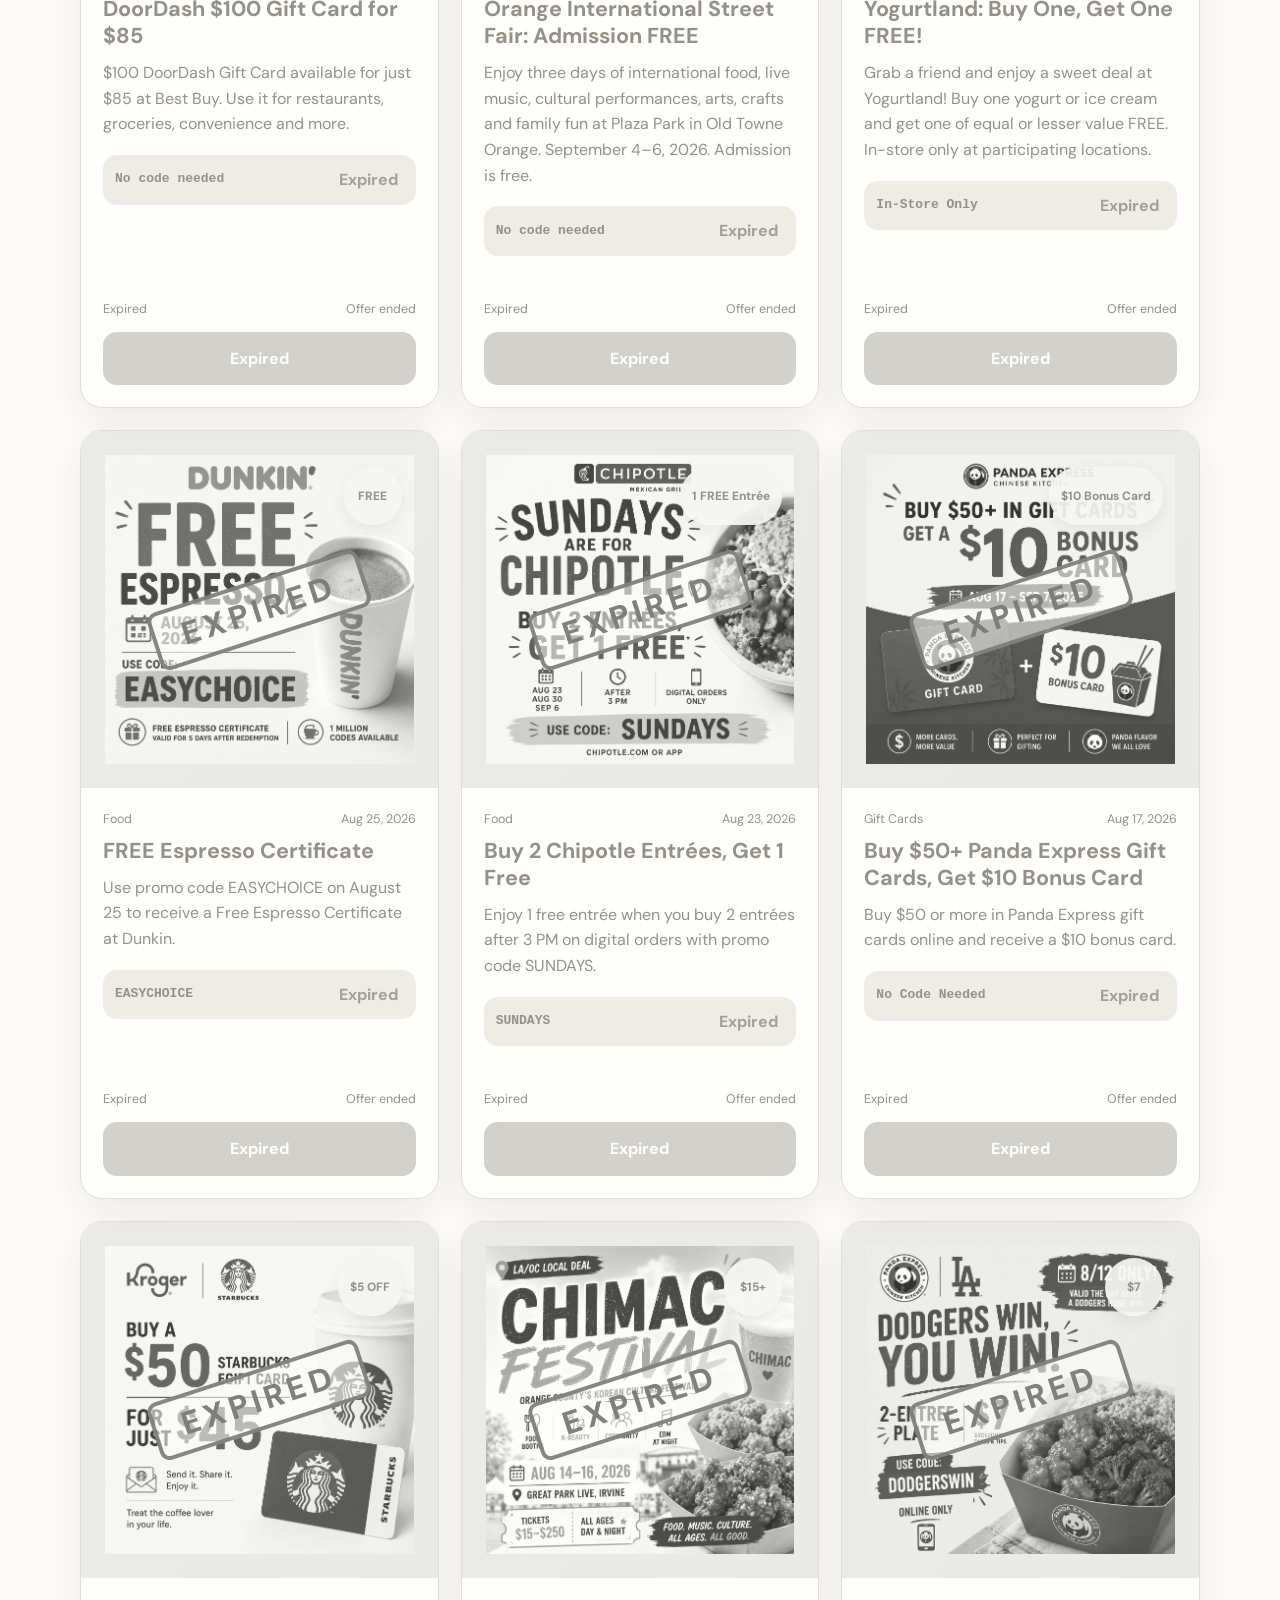
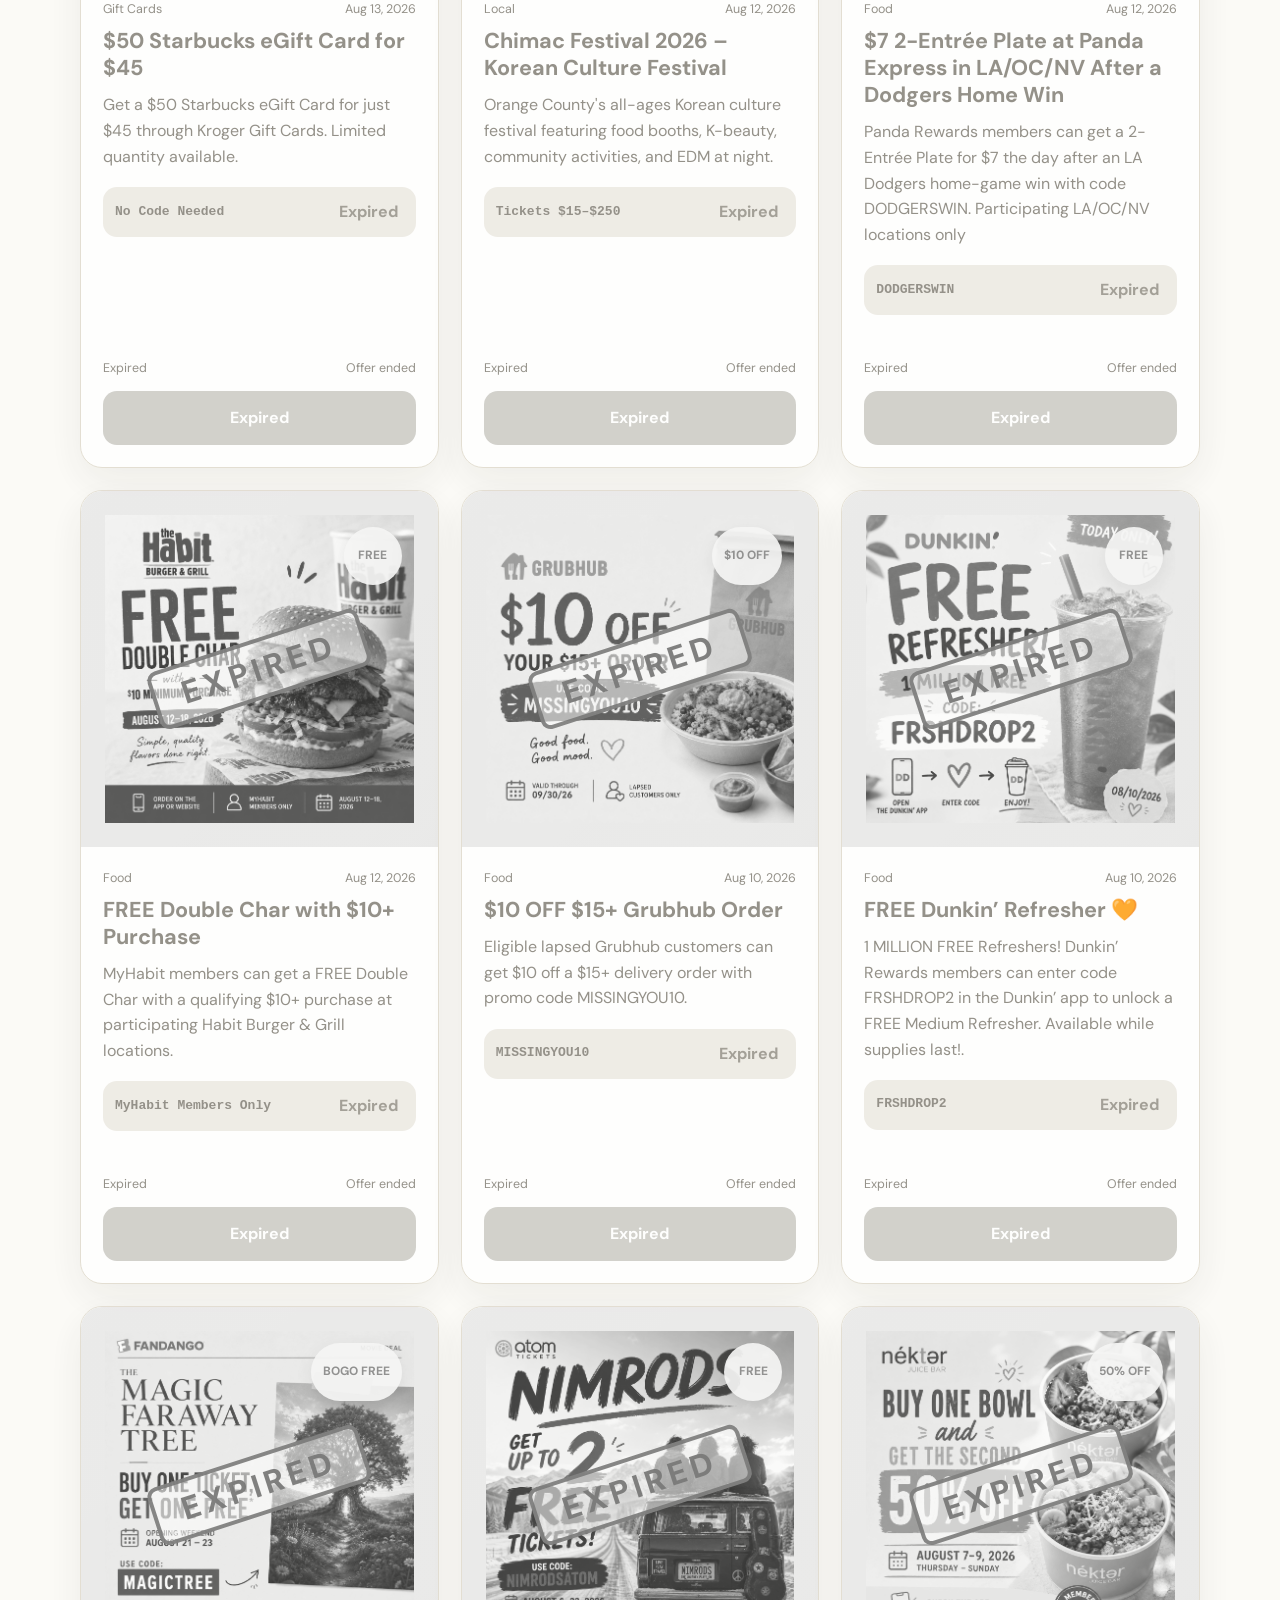
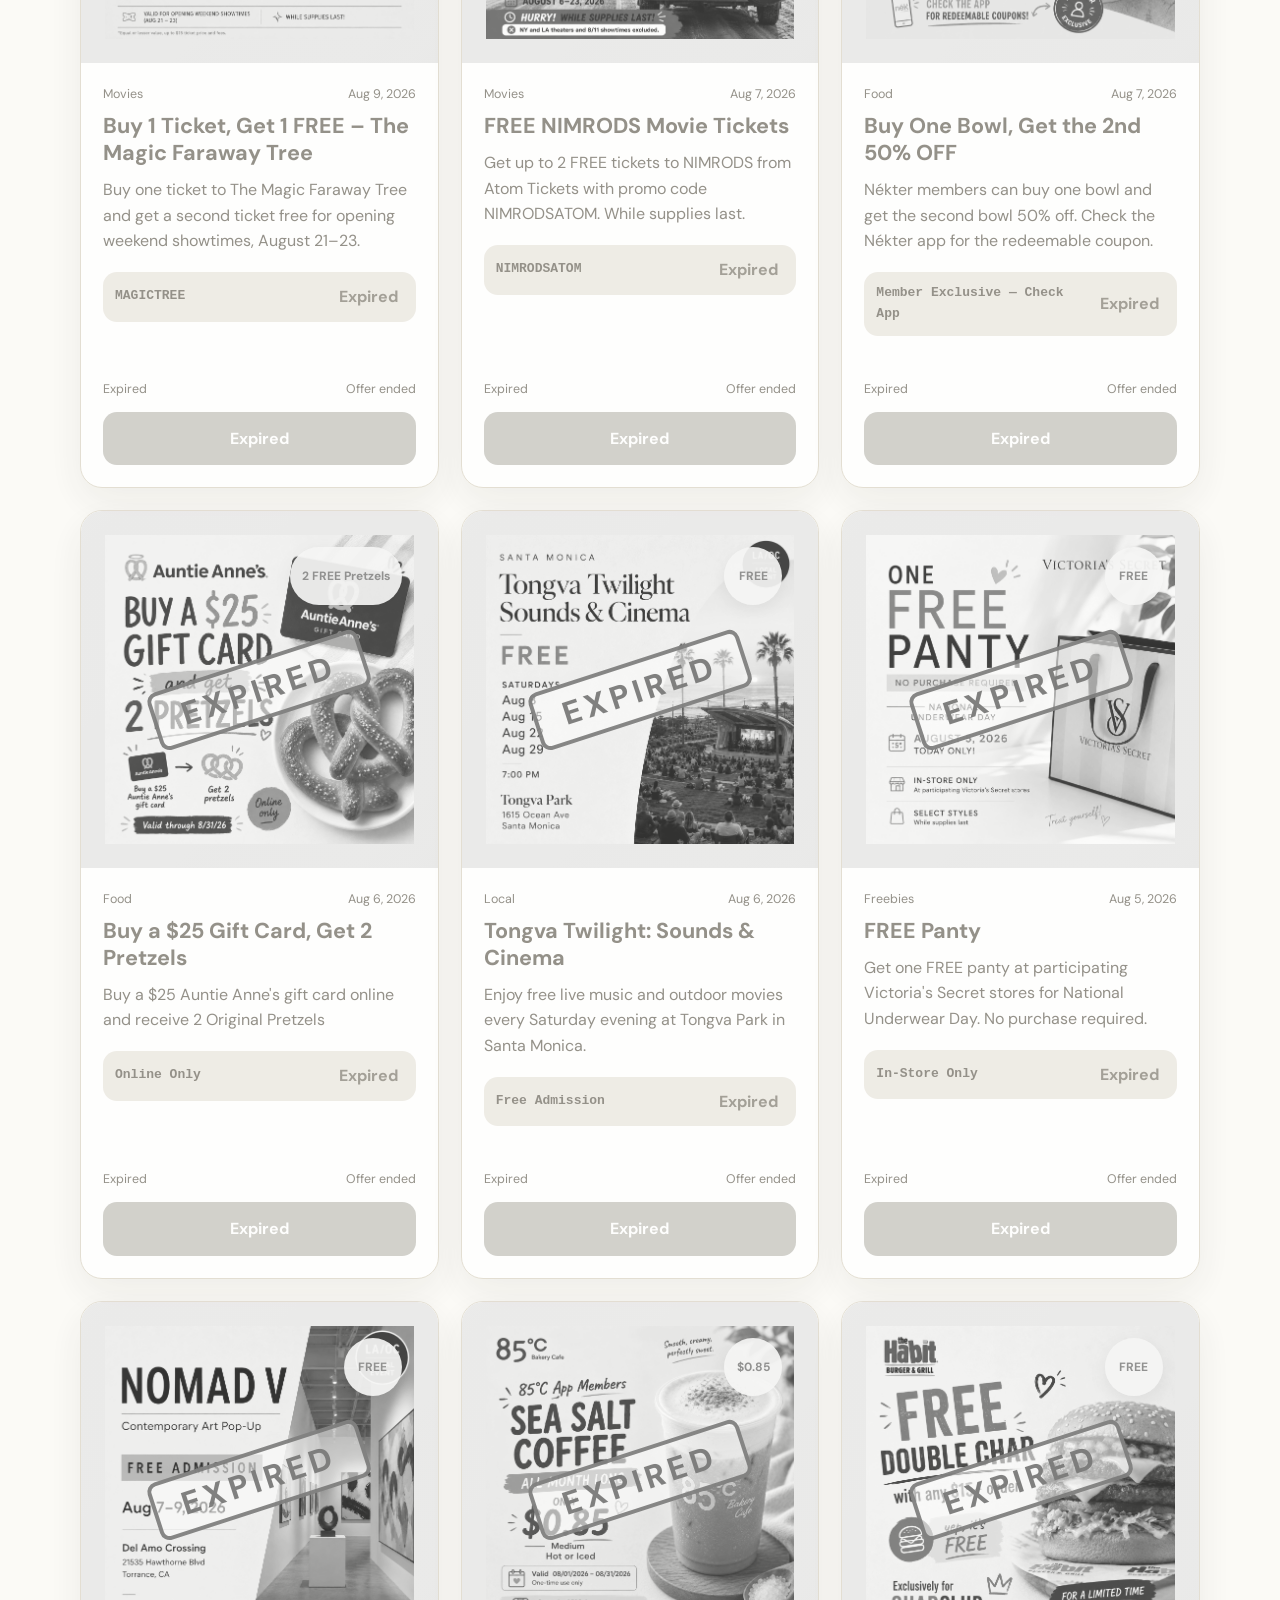
==== commit 94199cf8: "Swap Chipotle BOGO card image to Tattoo Deal Poster" ====
--- a/index.html
+++ b/index.html
@@ -228,7 +228,7 @@
   </footer>
 
 
-  <script src="script.js?v=20261109a"></script>
+  <script src="script.js?v=20261109b"></script>
   <!-- Cloudflare Web Analytics --><script type='module' src='https://static.cloudflareinsights.com/beacon.min.js' data-cf-beacon='{"token": "5988902507964d5c8f0d39f0b66d9e06"}'></script><!-- End Cloudflare Web Analytics -->
 </body>
 </html>
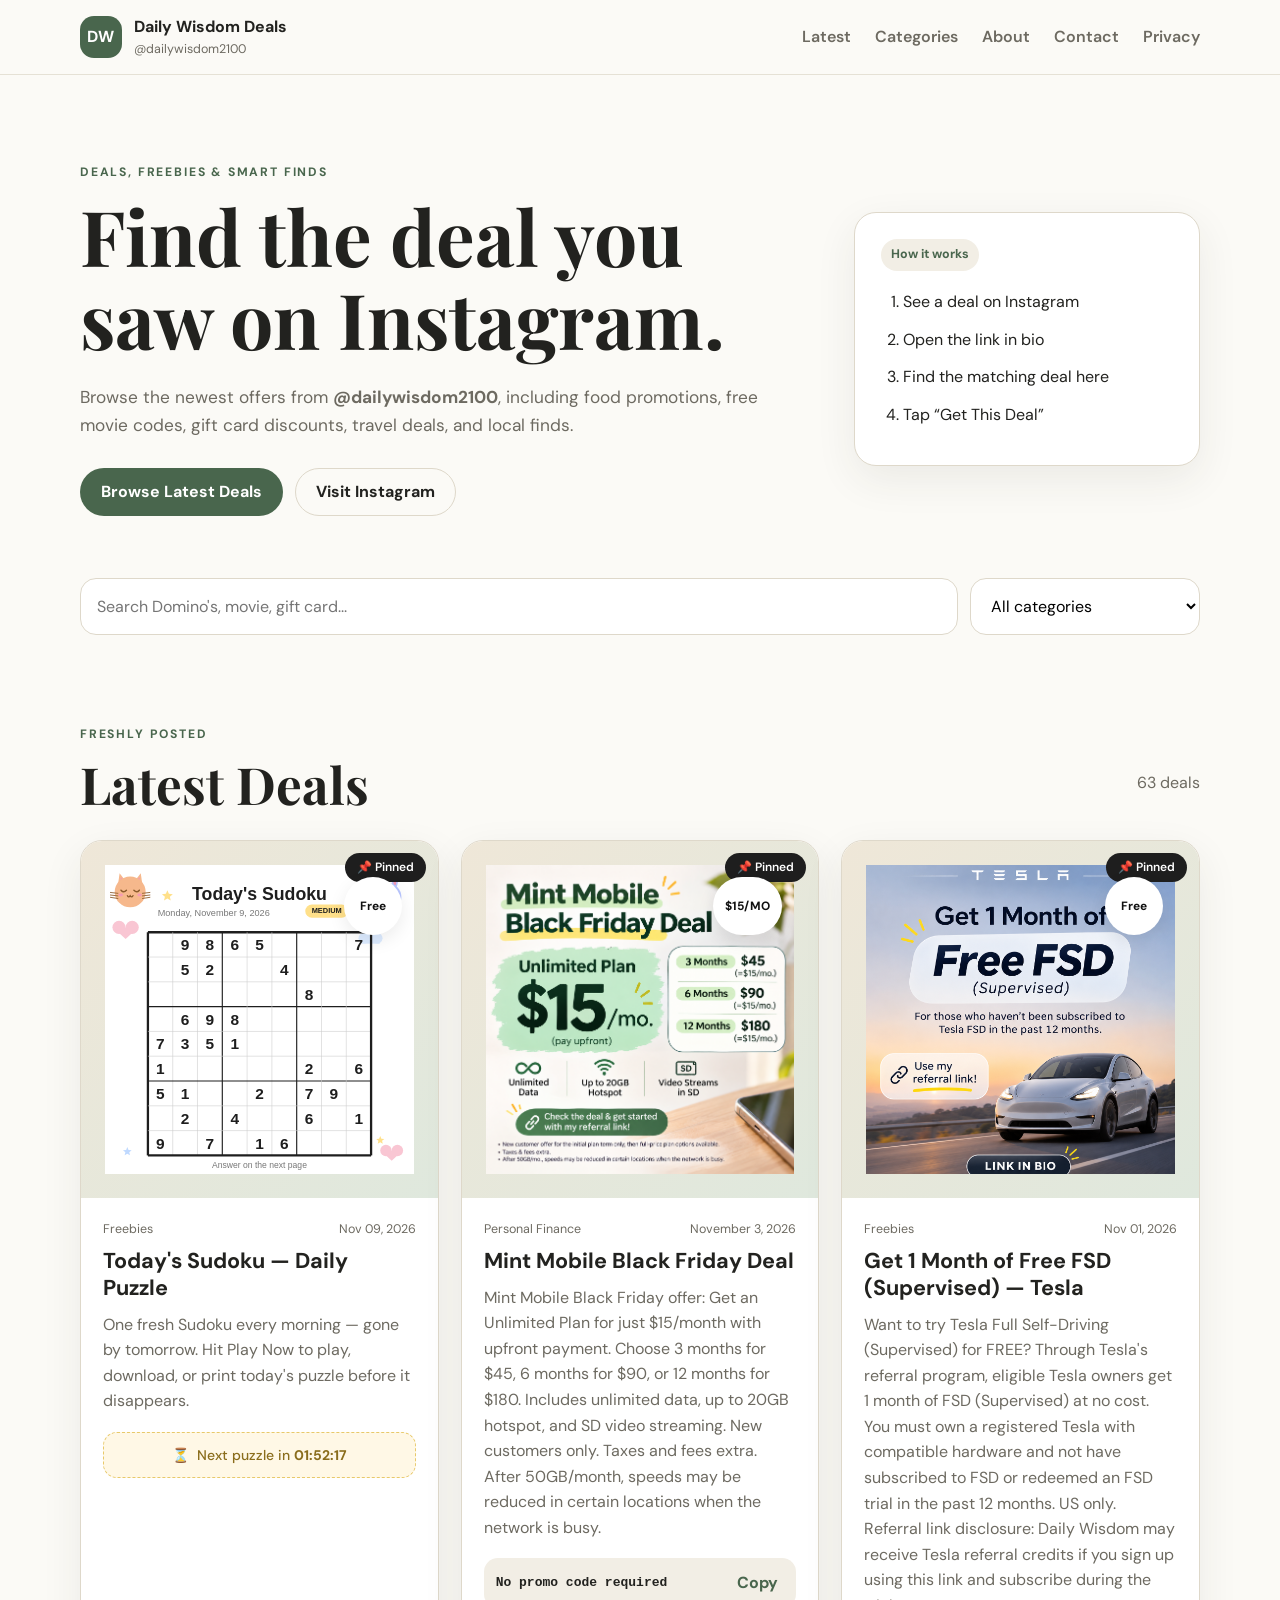
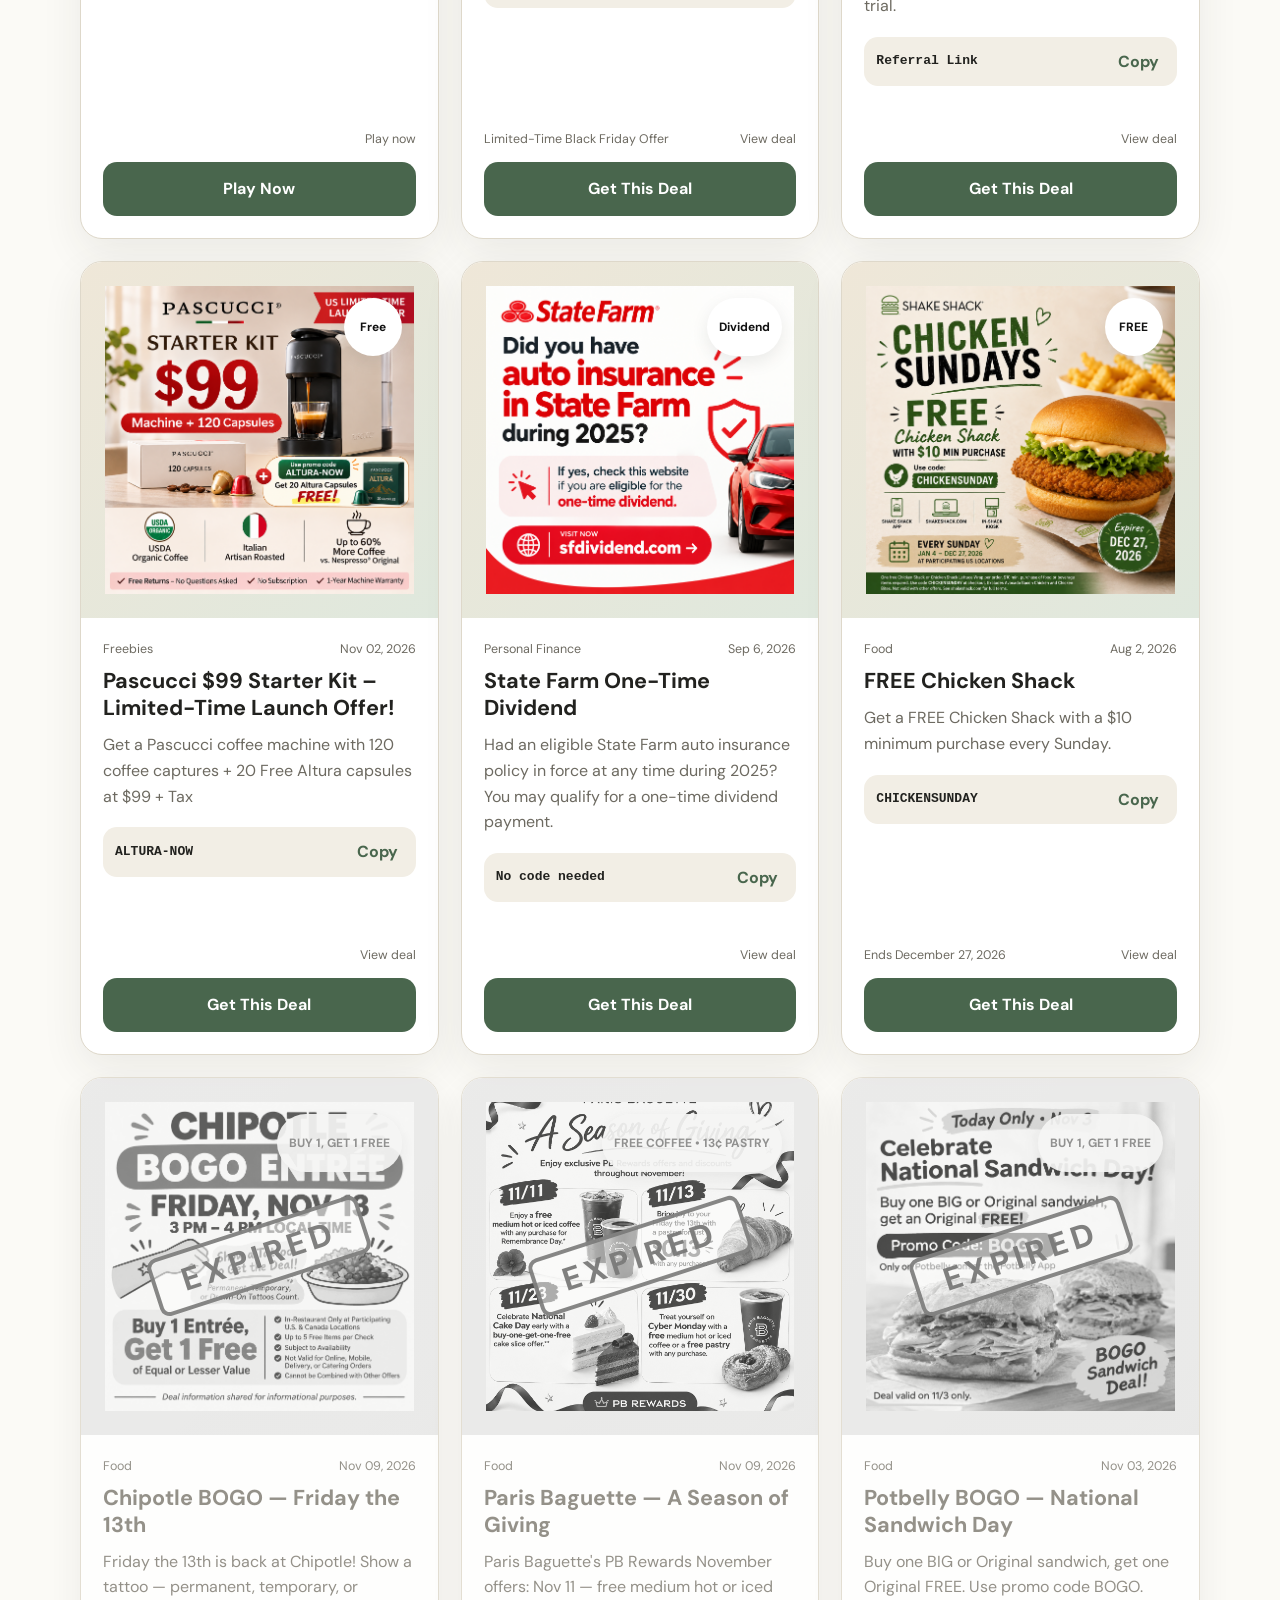
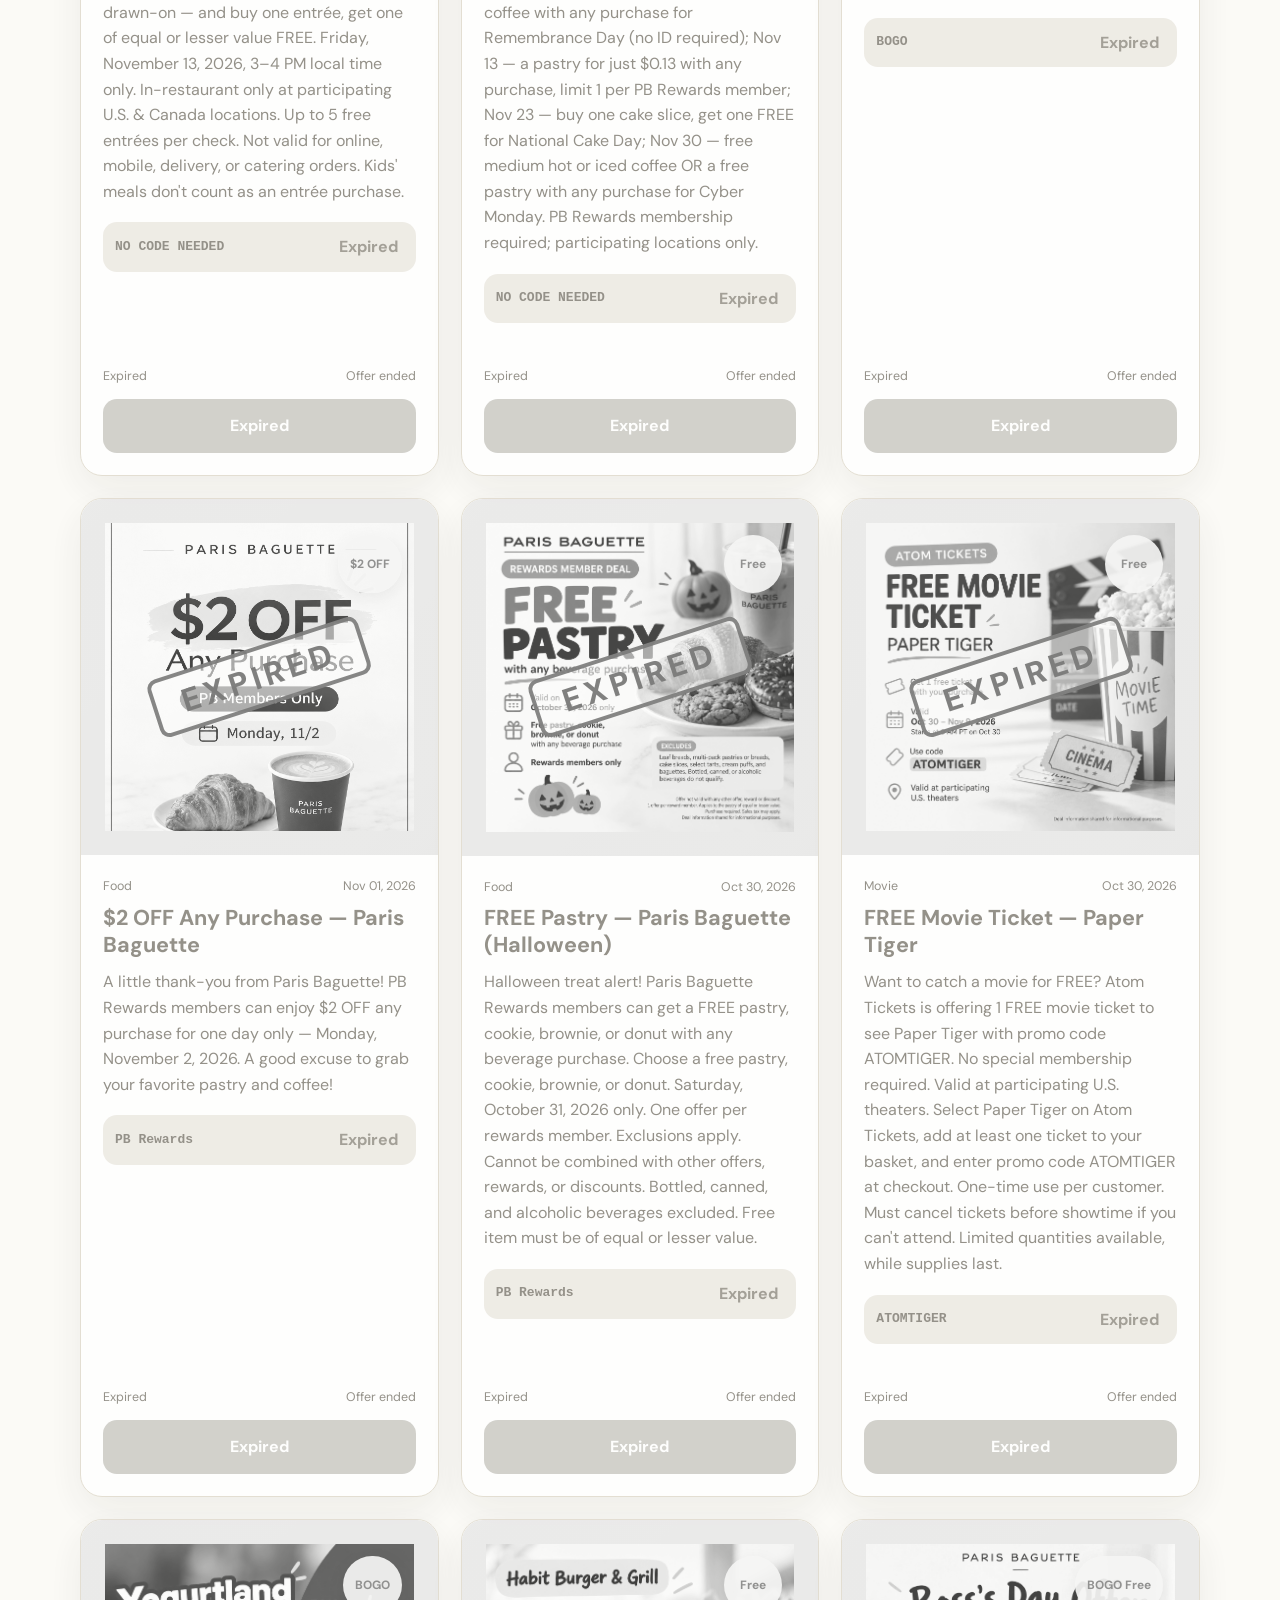
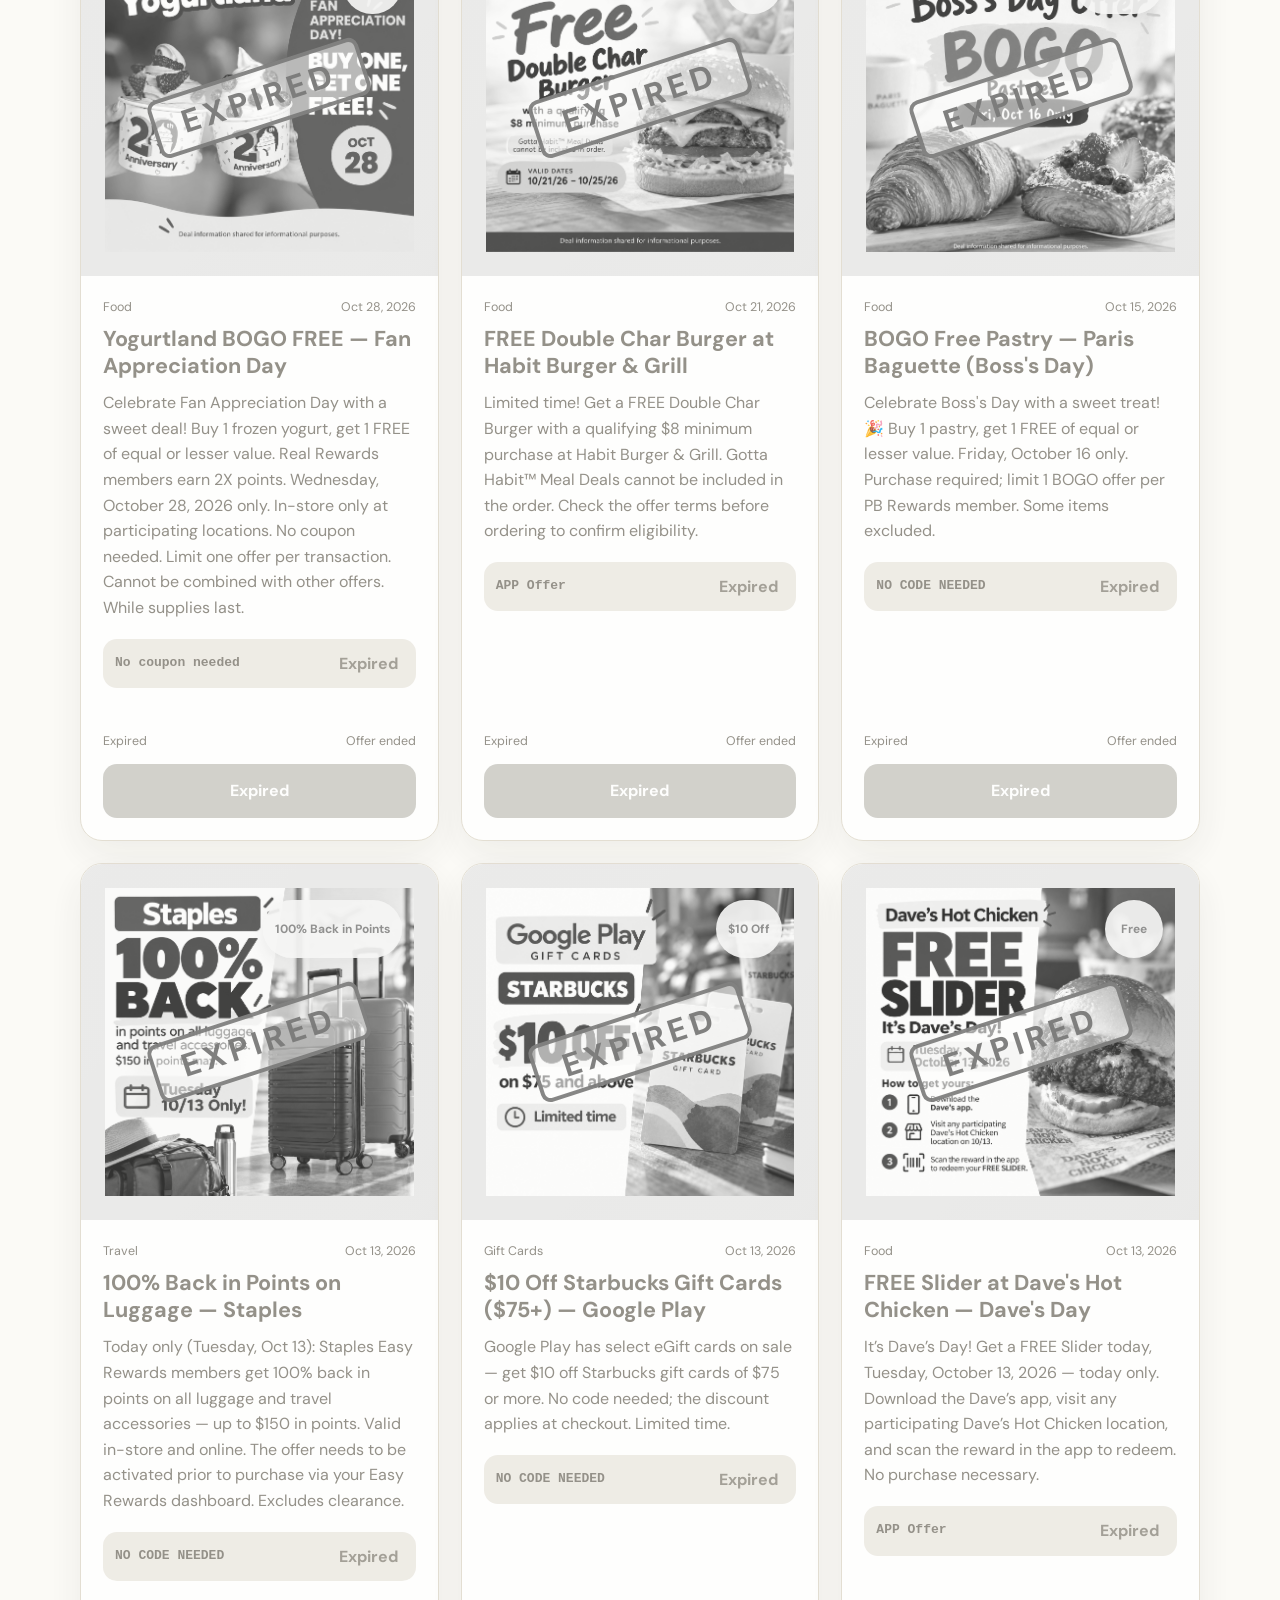
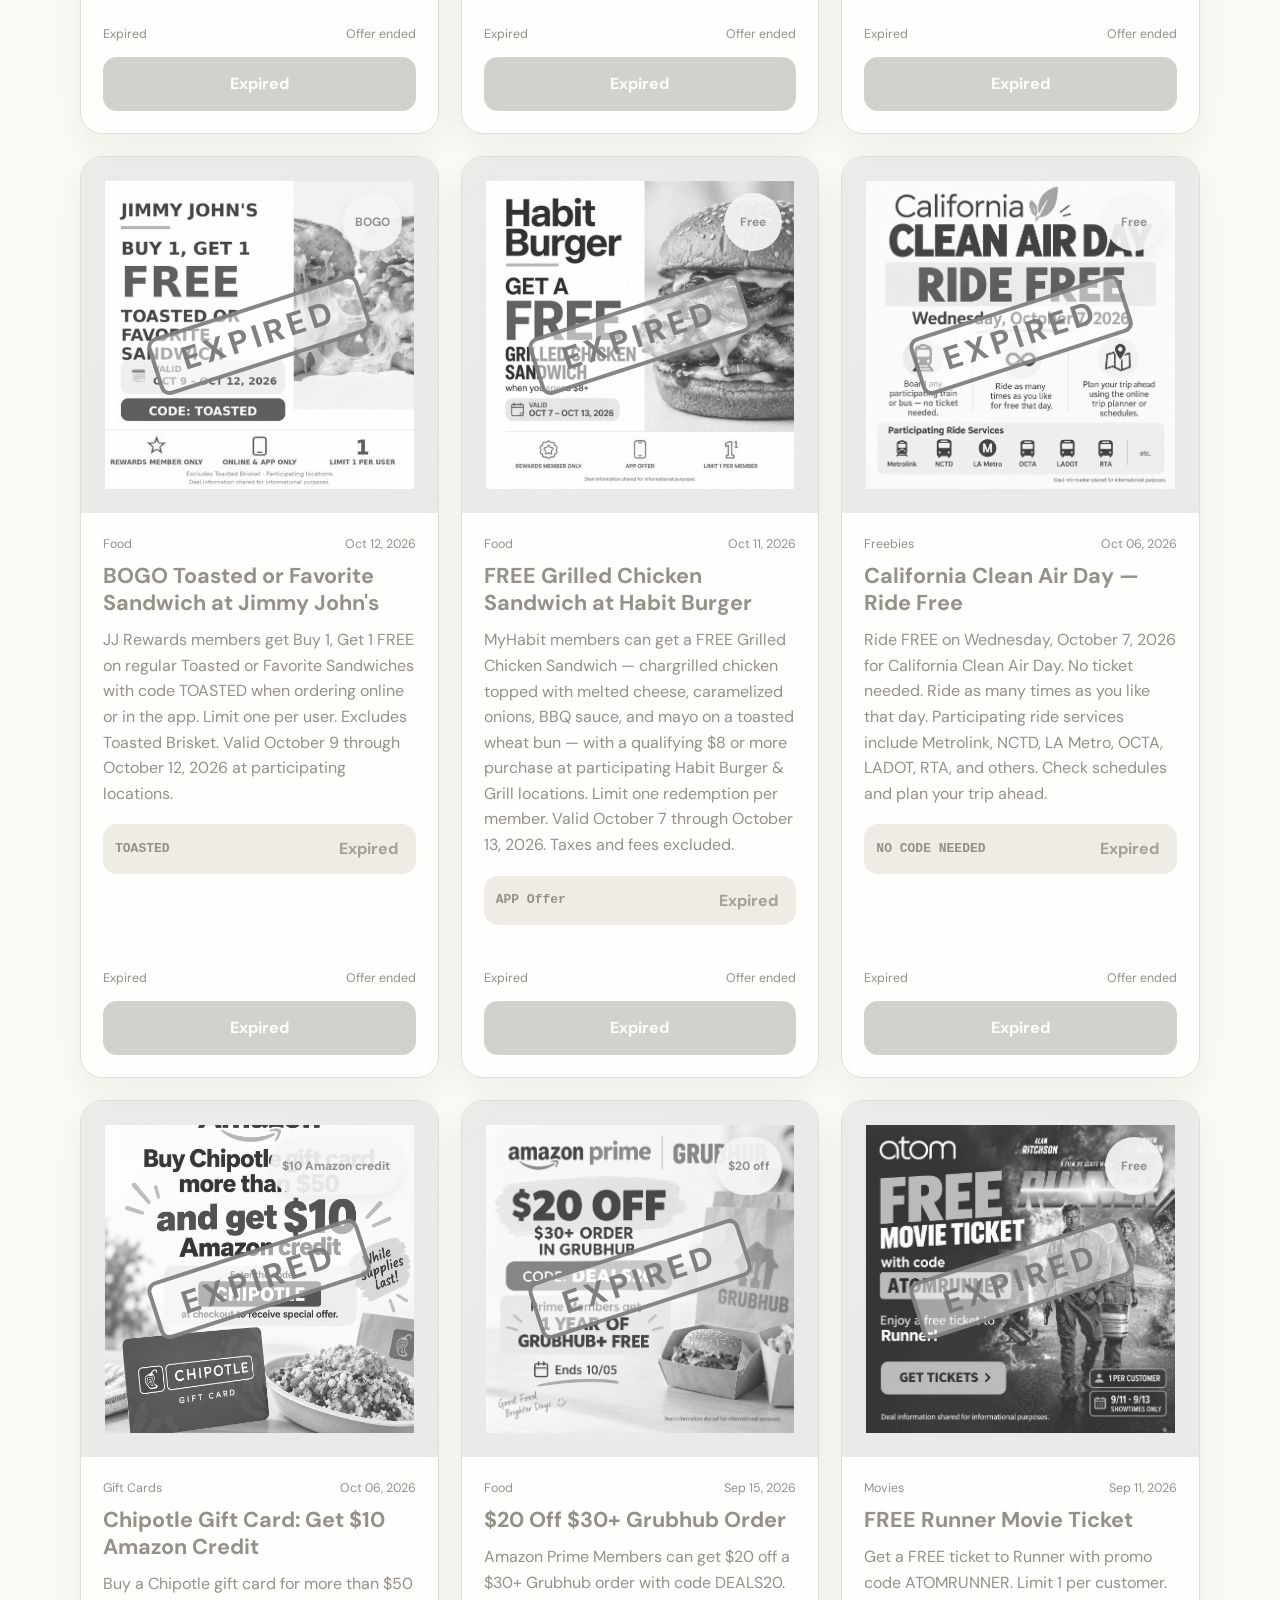
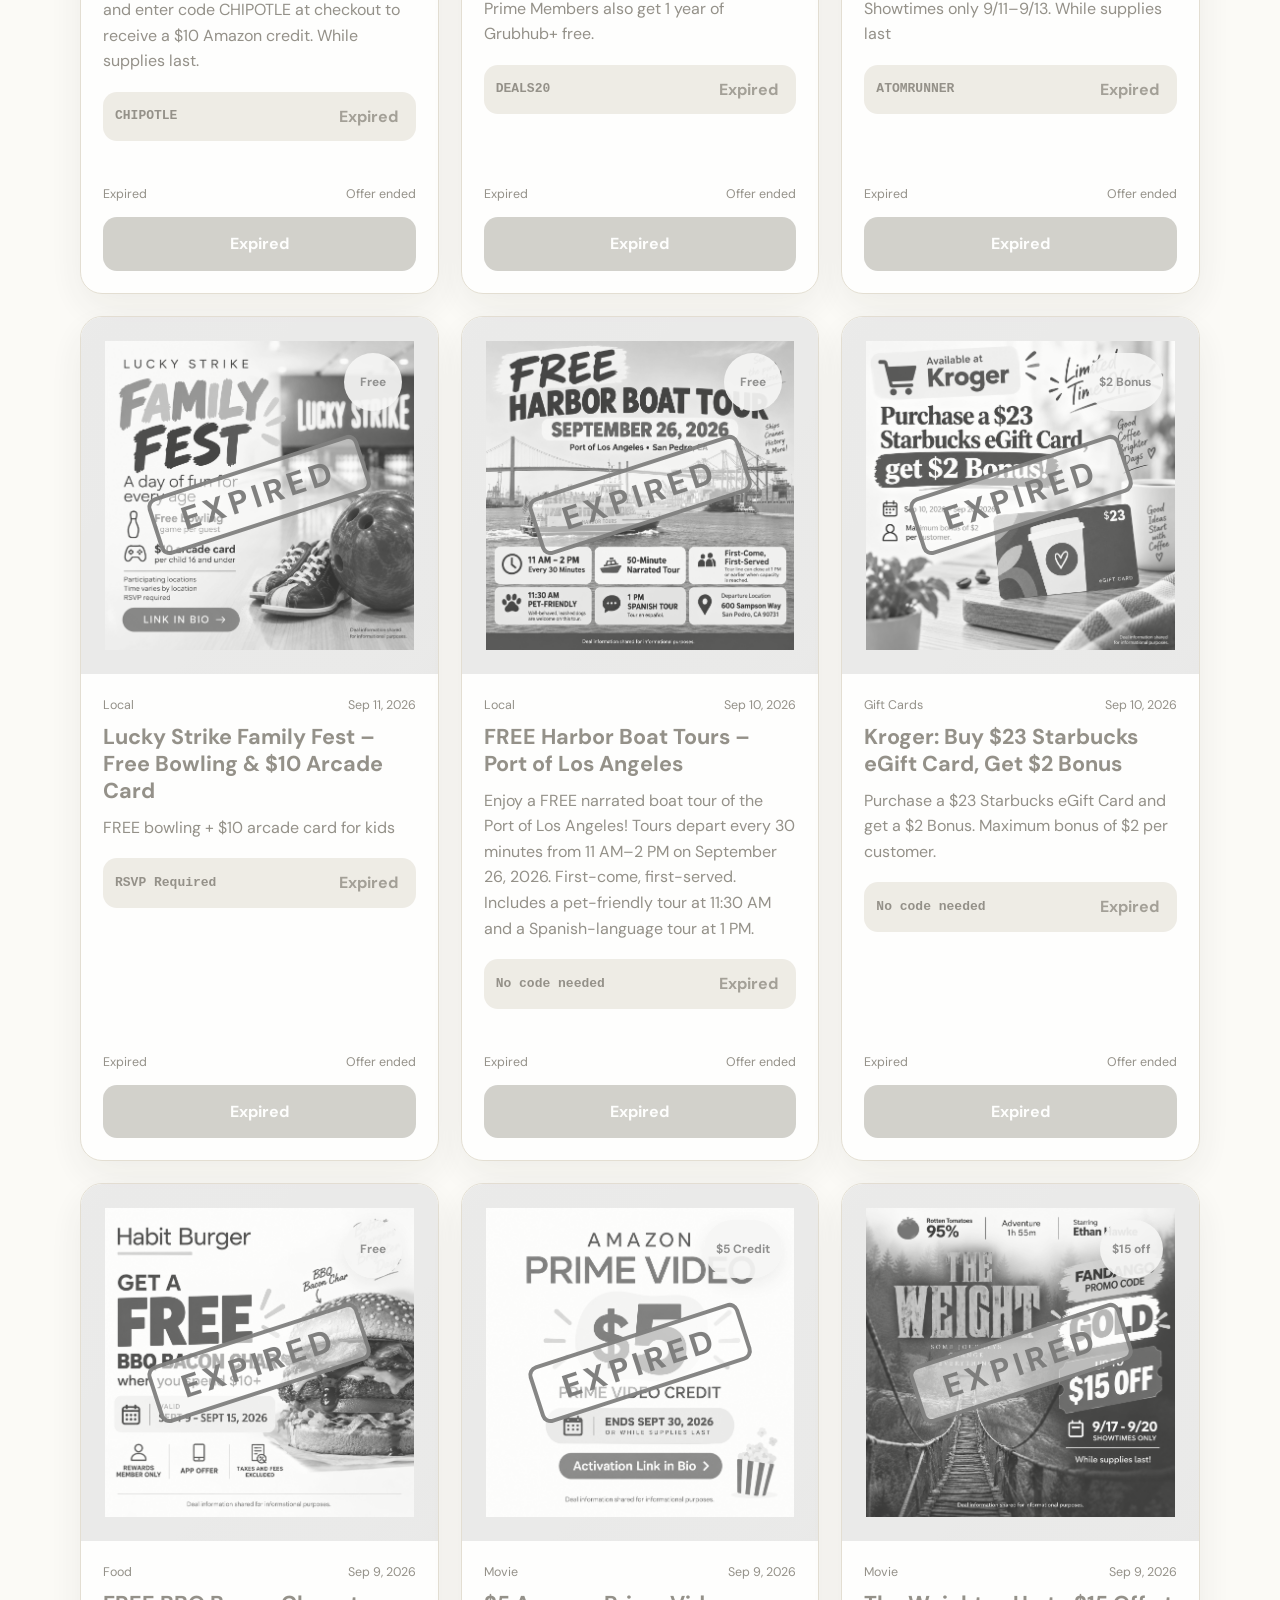
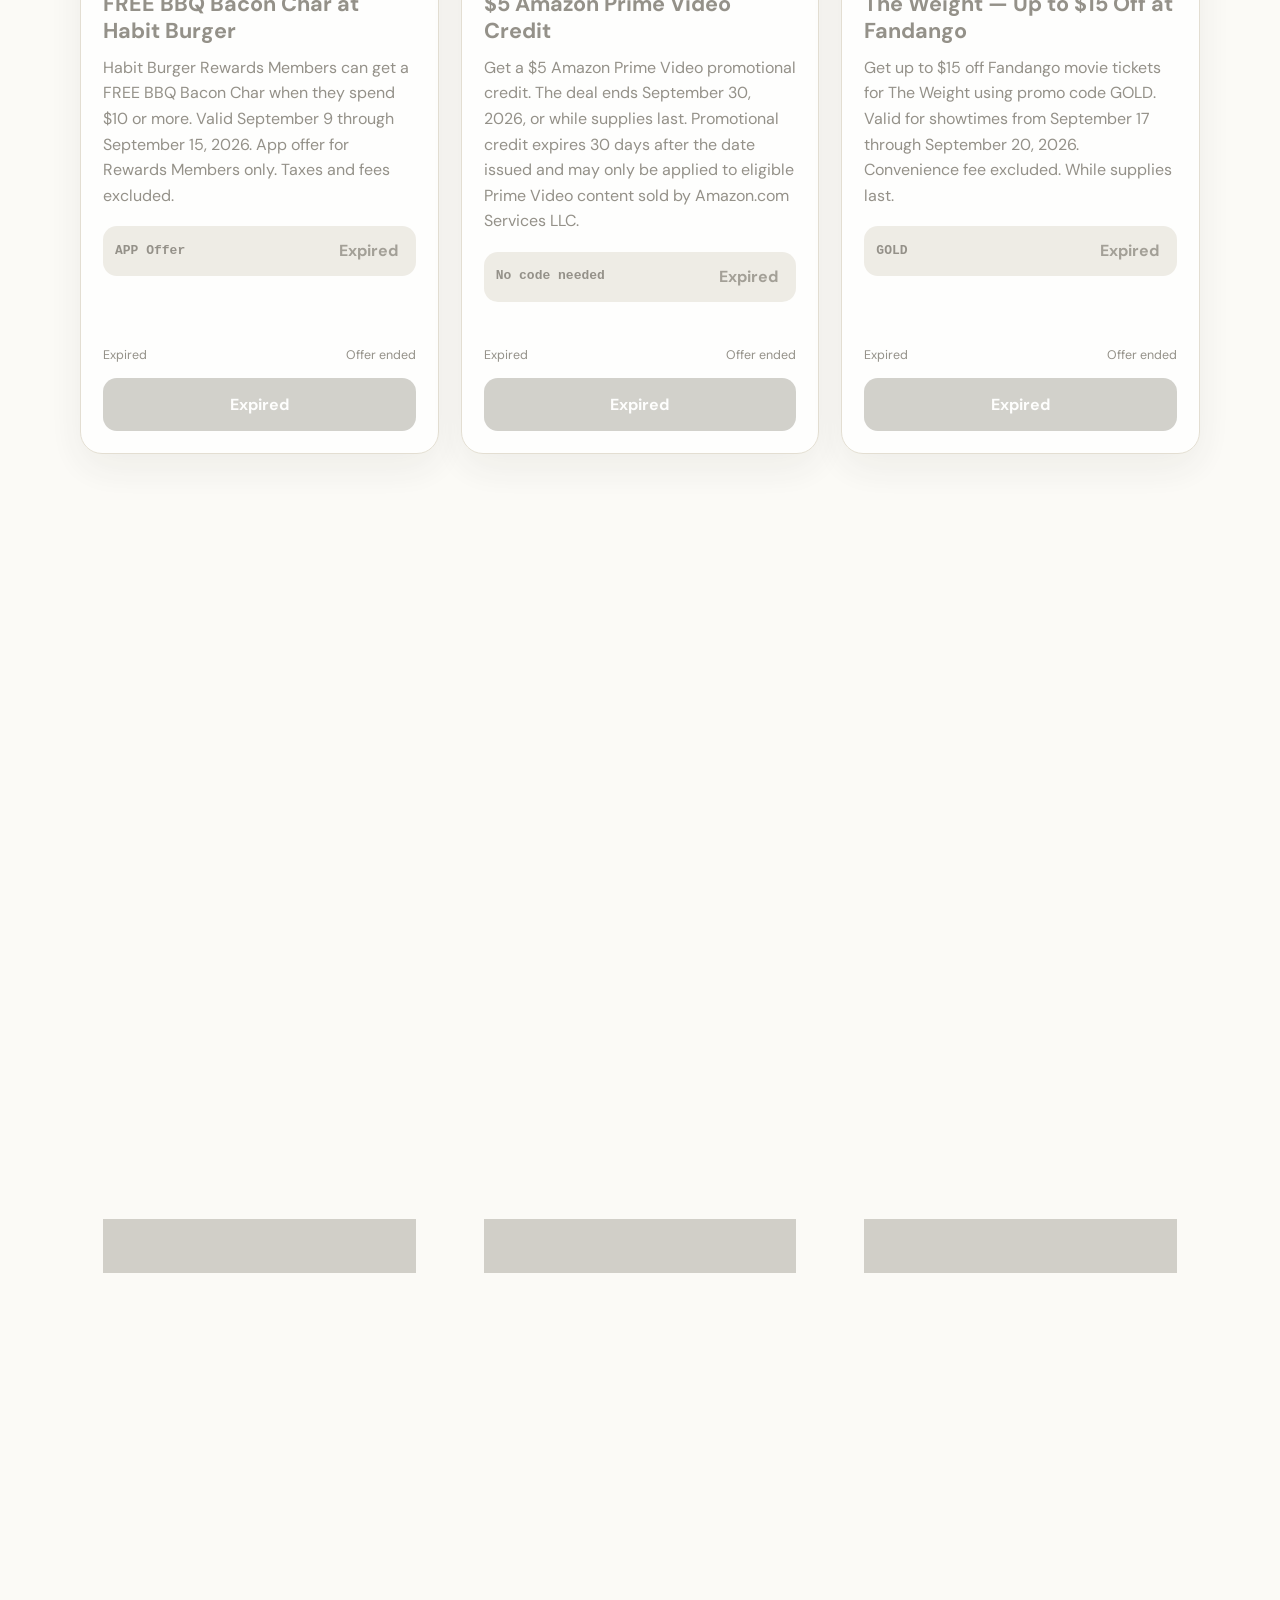
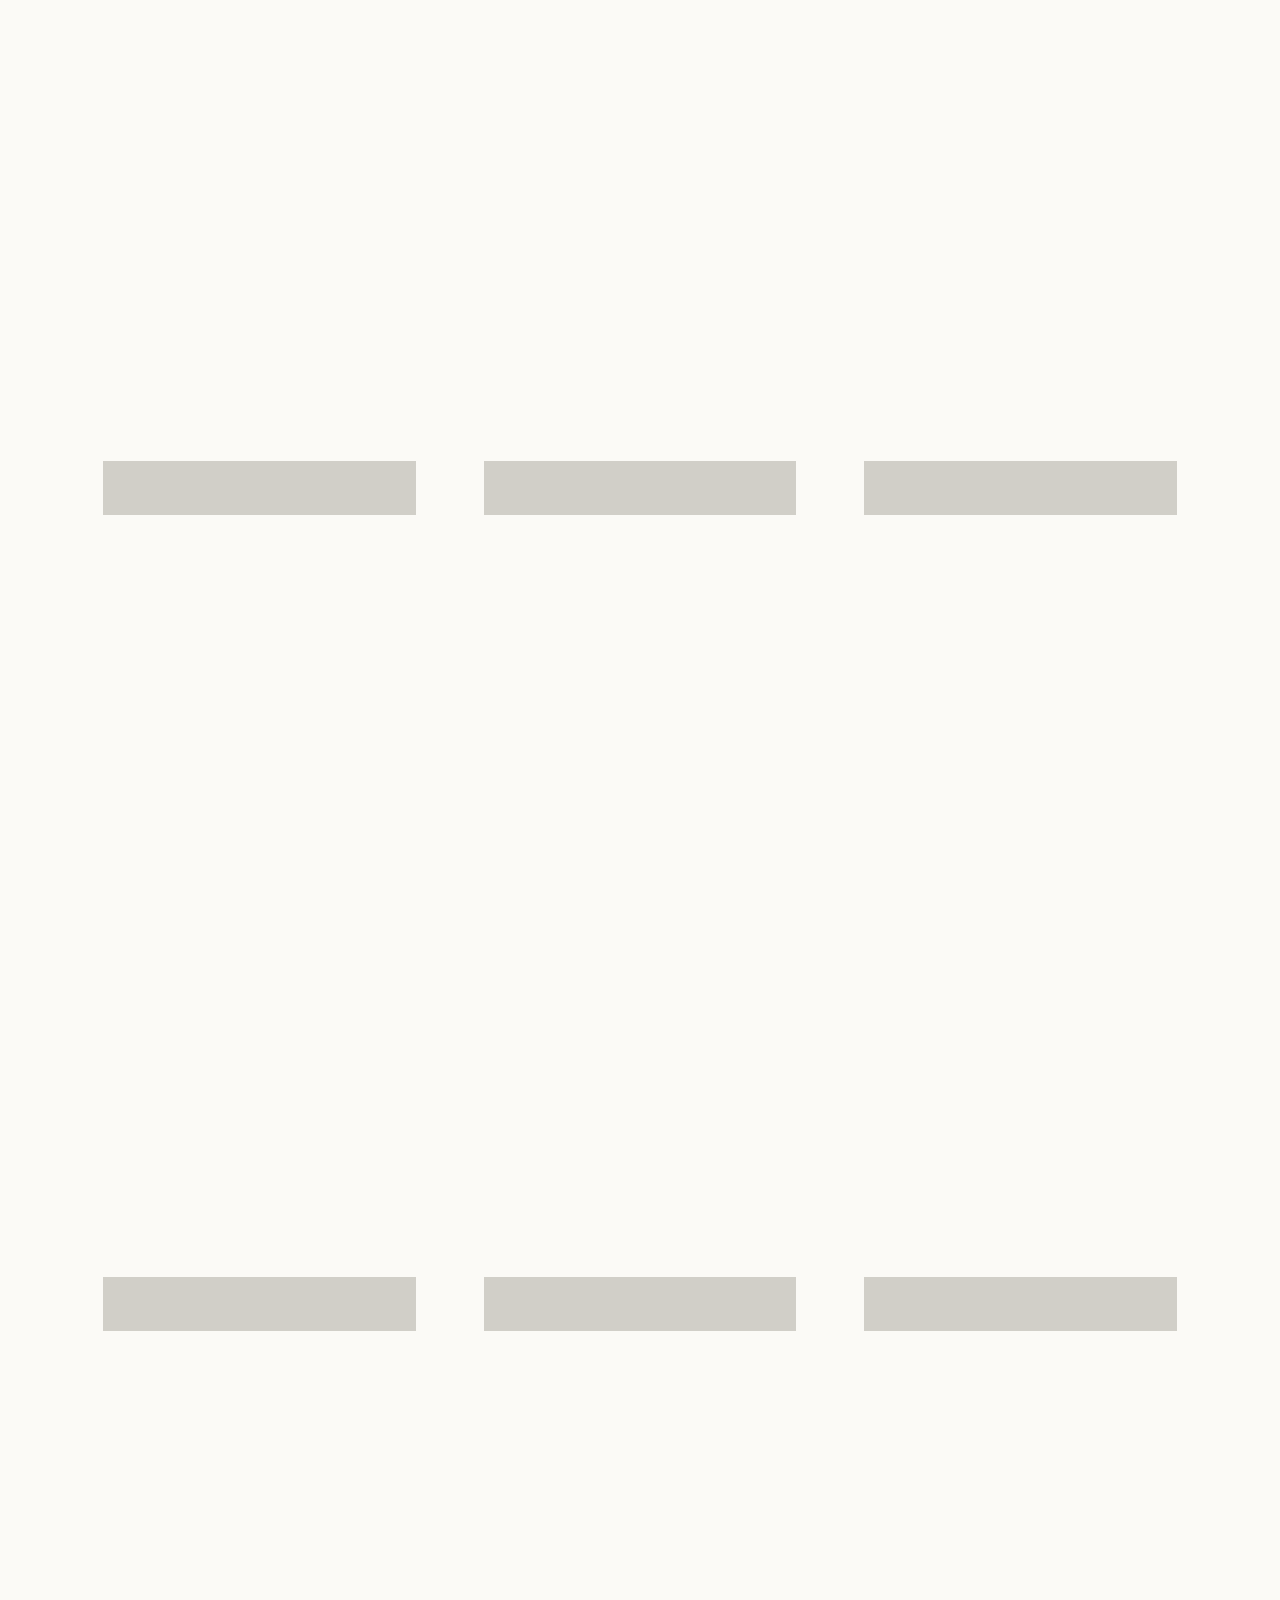
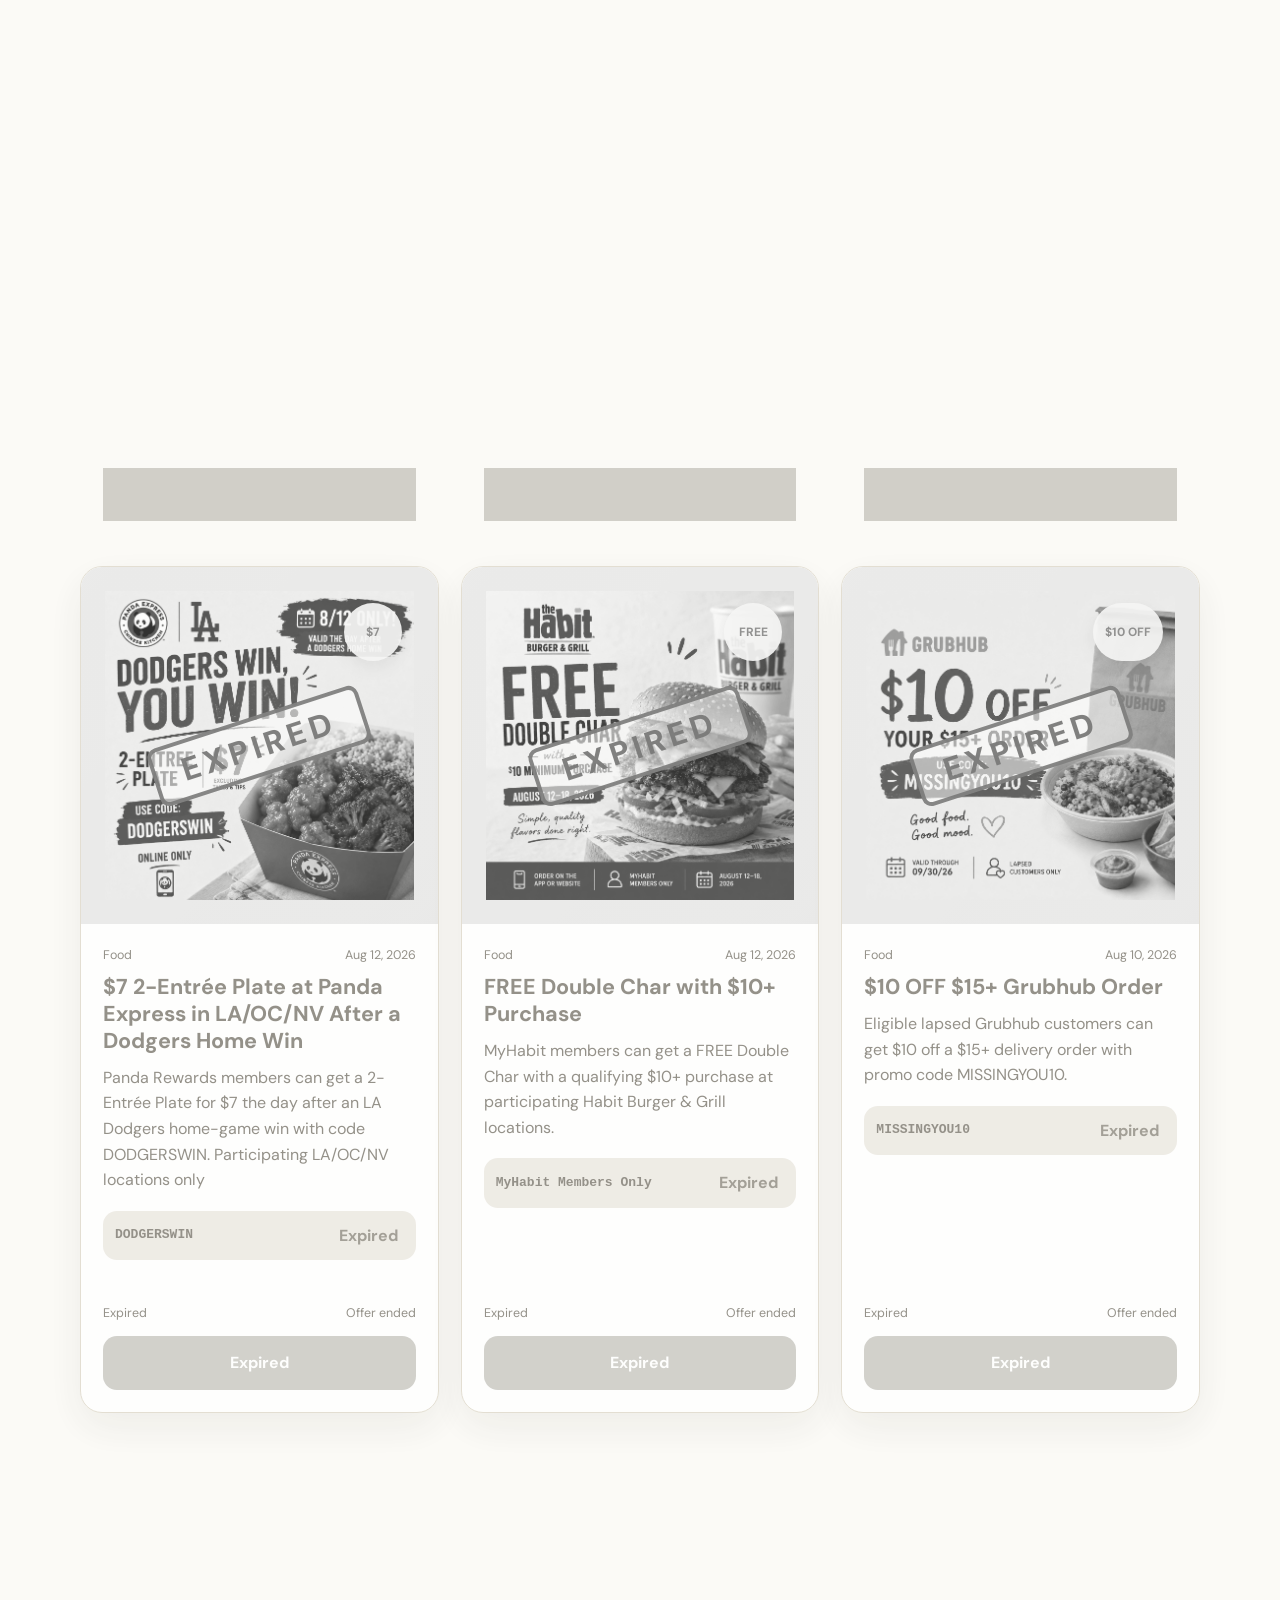
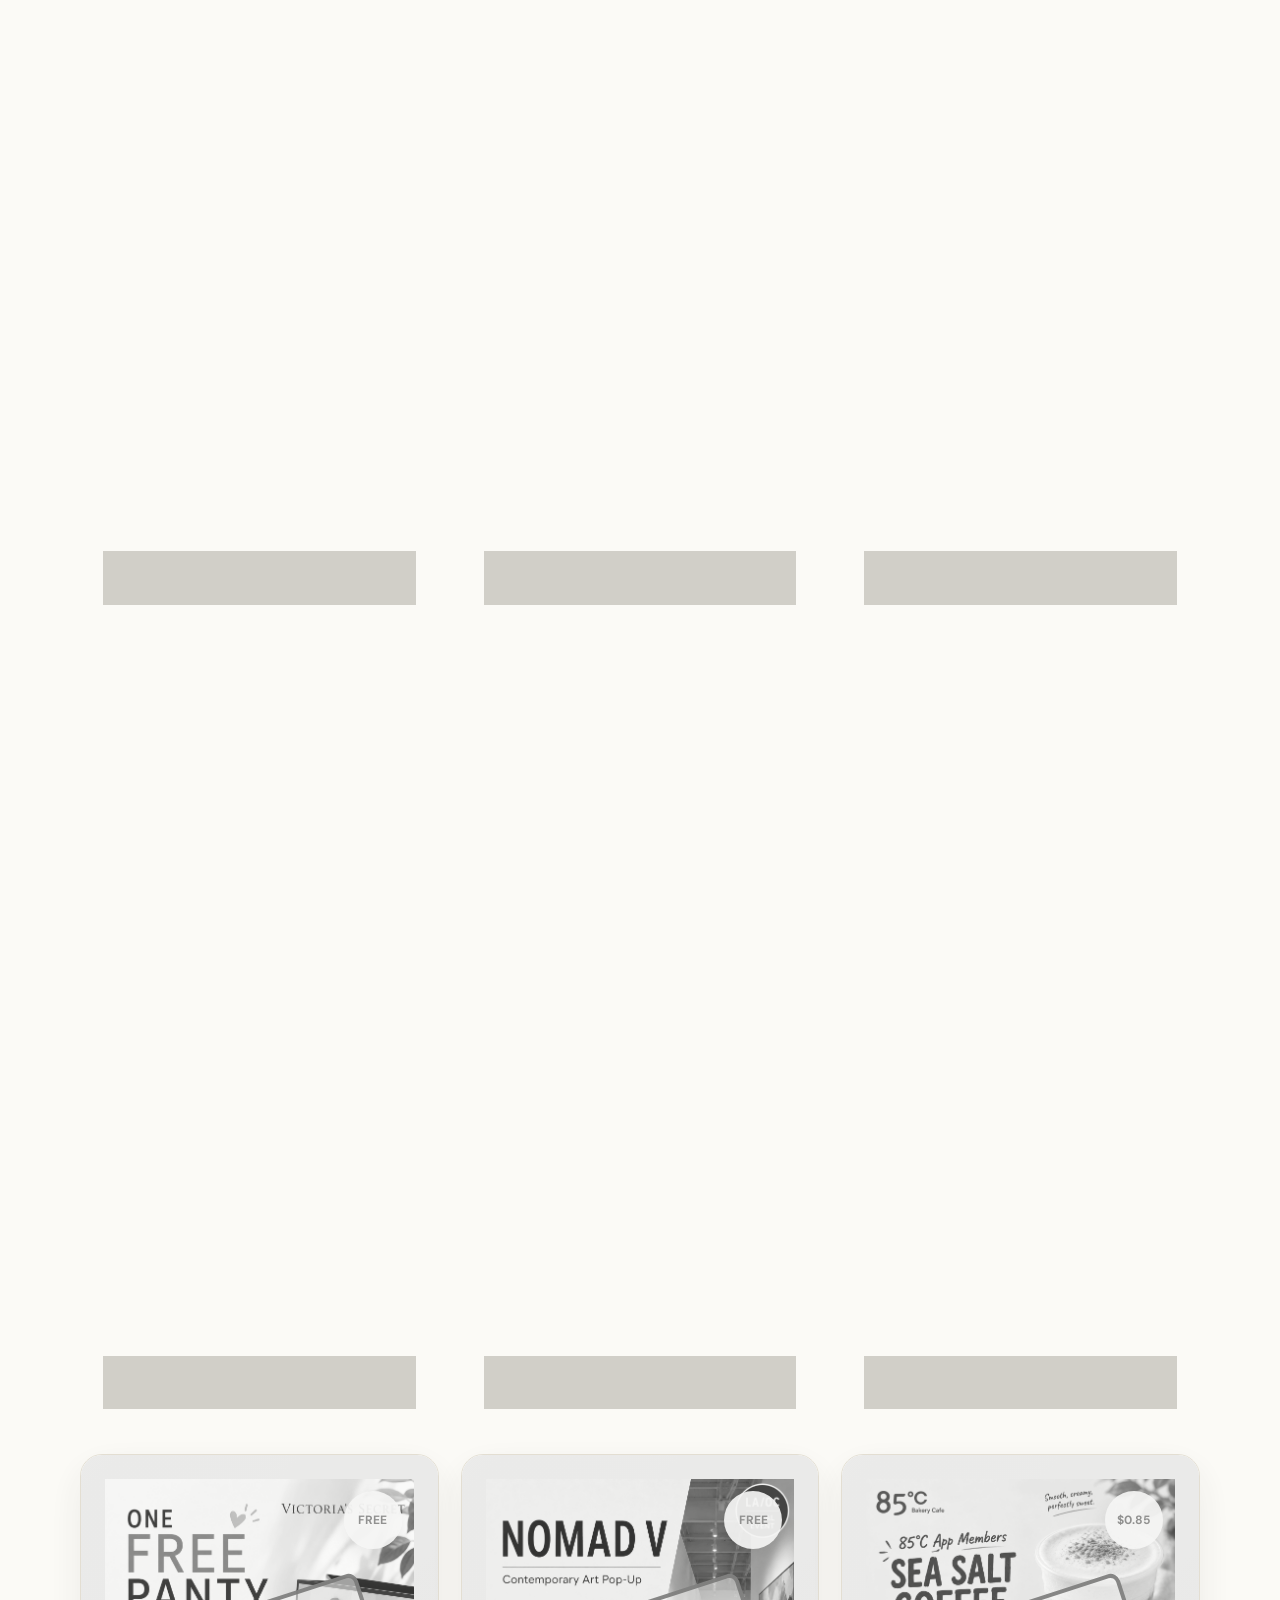
==== commit e2eff3fb: "Add Paris Baguette A Season of Giving November PB Rewards offers" ====
--- a/index.html
+++ b/index.html
@@ -228,7 +228,7 @@
   </footer>
 
 
-  <script src="script.js?v=20261109b"></script>
+  <script src="script.js?v=20261109c"></script>
   <!-- Cloudflare Web Analytics --><script type='module' src='https://static.cloudflareinsights.com/beacon.min.js' data-cf-beacon='{"token": "5988902507964d5c8f0d39f0b66d9e06"}'></script><!-- End Cloudflare Web Analytics -->
 </body>
 </html>
